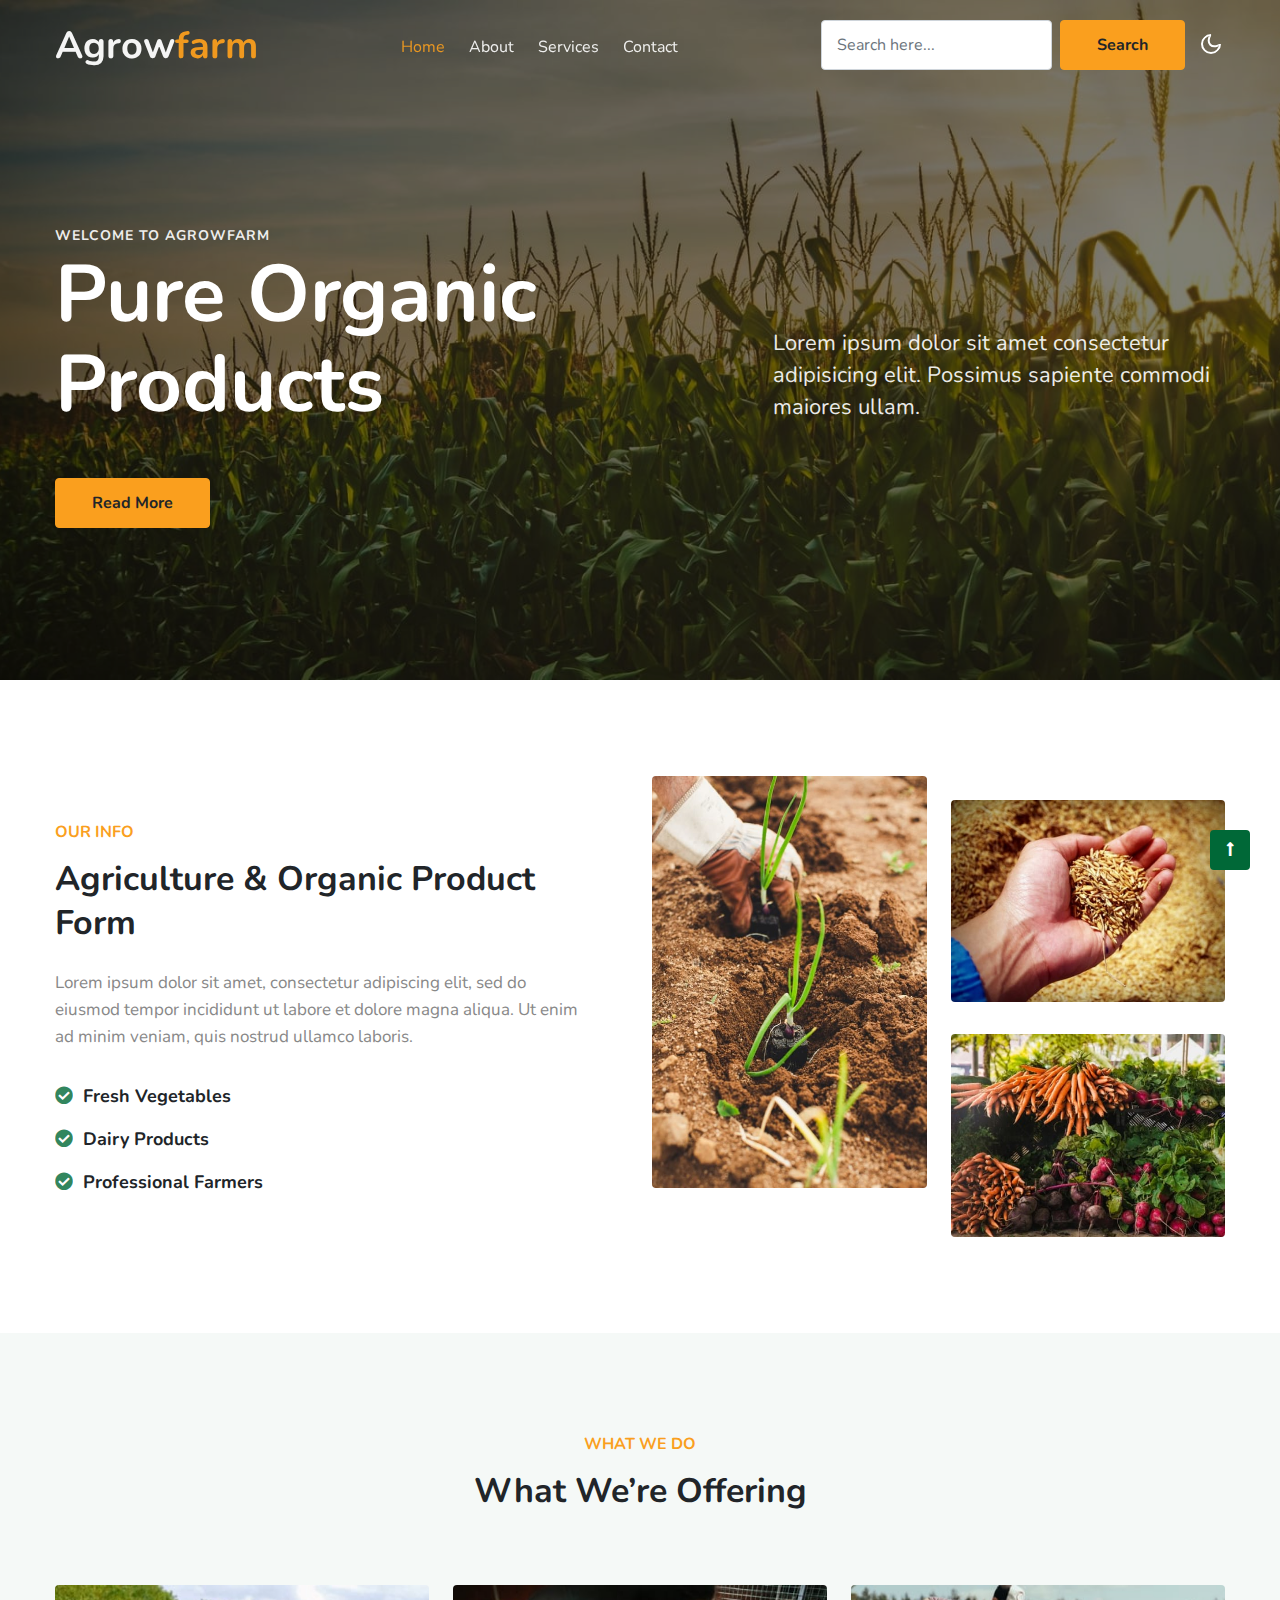
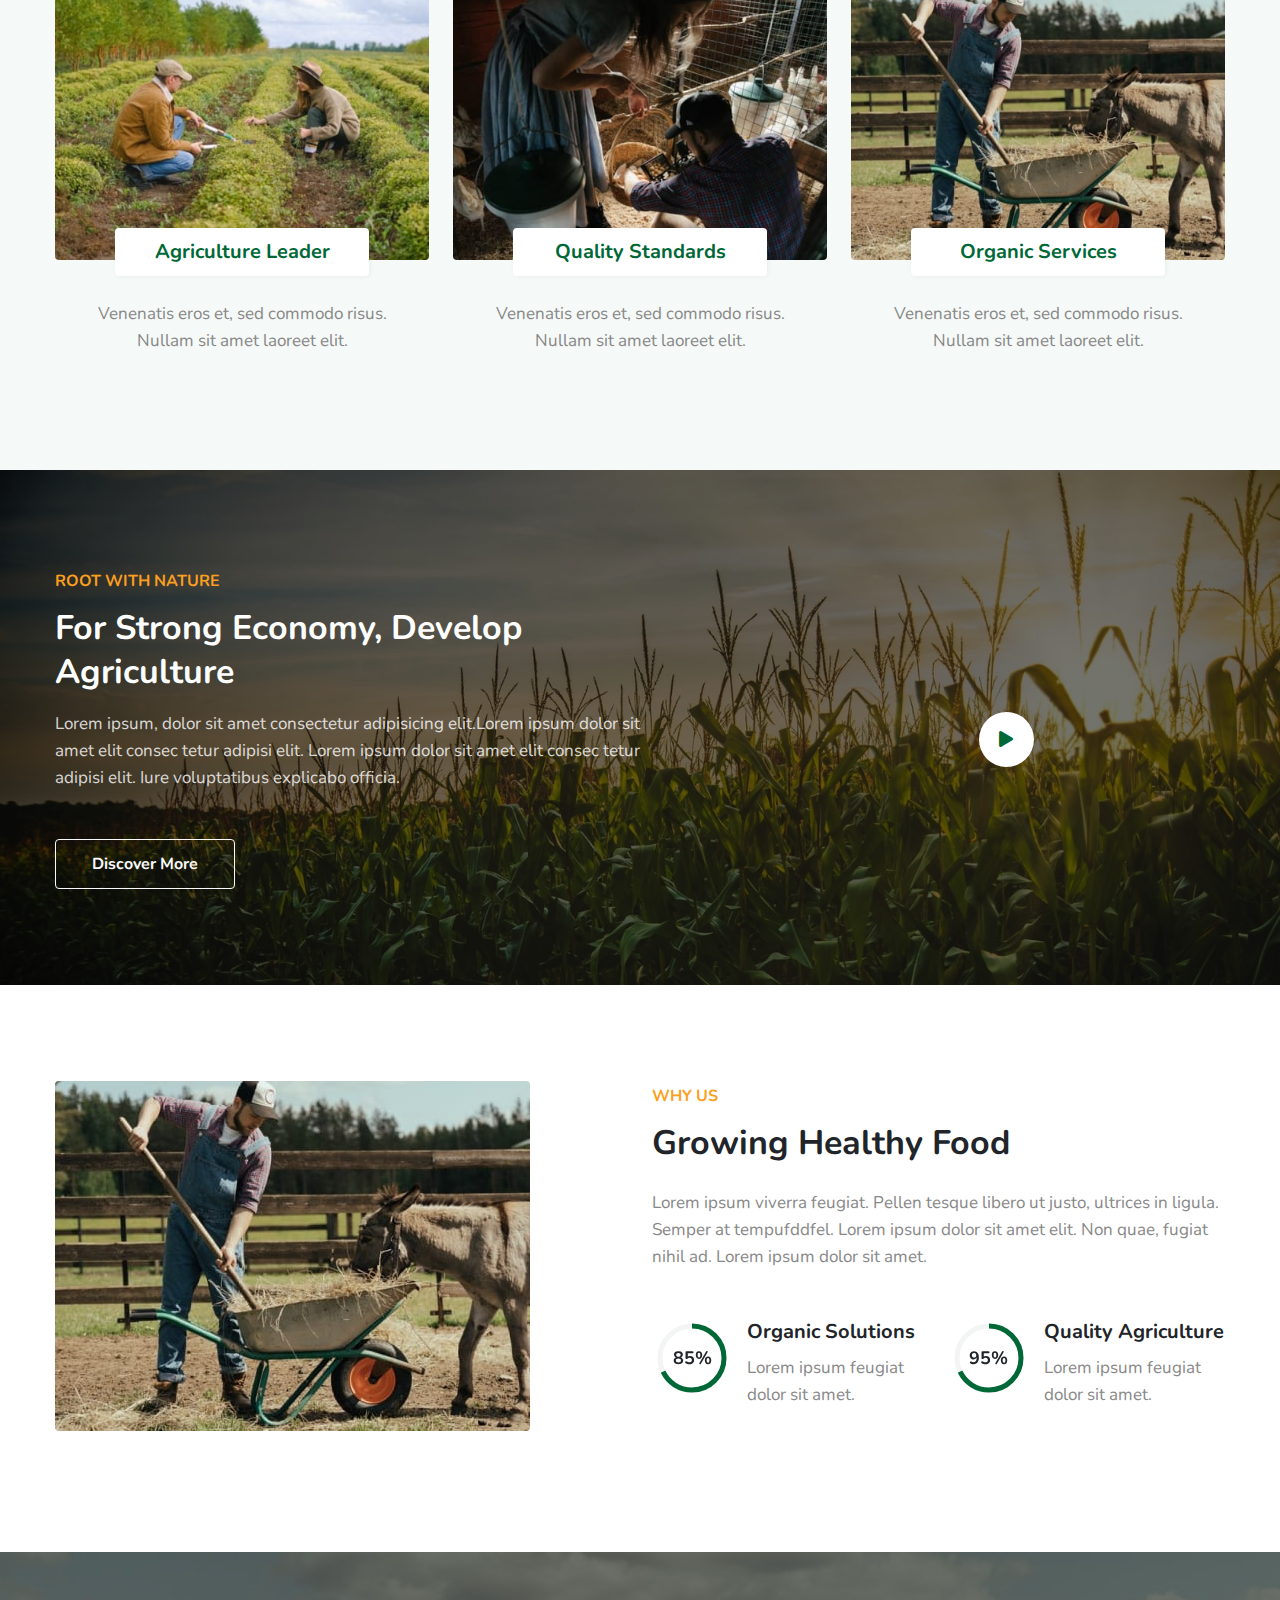
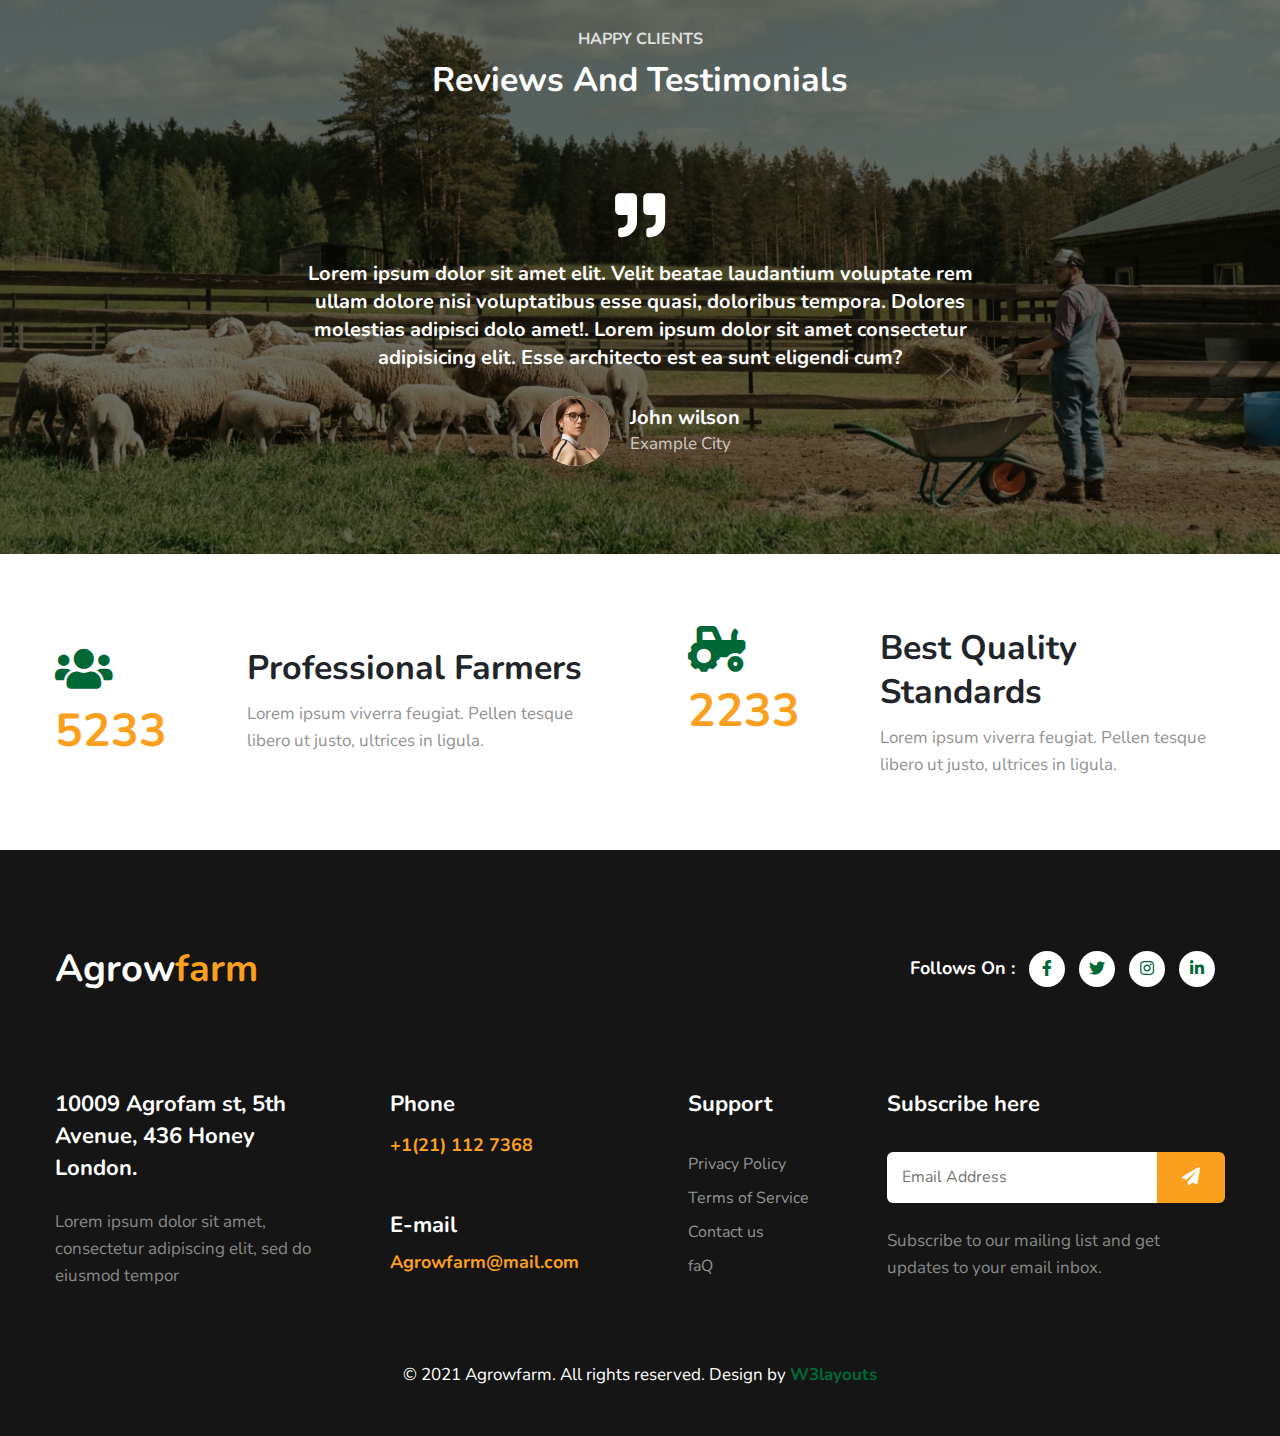
==== index.html @ 7af365a7 "initial commit" ====
<!--
Author: W3layouts
Author URL: http://w3layouts.com
-->
<!doctype html>
<html lang="en">

<head>
    <!-- Required meta tags -->
    <meta charset="utf-8">
    <meta name="viewport" content="width=device-width, initial-scale=1, shrink-to-fit=no">
    <title>Agrowfarm - Agriculture Category Bootstrap Responsive Template | Home :: W3layouts </title>
    <!-- google fonts -->
    <link href="//fonts.googleapis.com/css2?family=Nunito:ital,wght@0,400;0,600;0,700;0,800;1,400&display=swap" rel="stylesheet">
    <!-- Template CSS -->
    <link rel="stylesheet" href="assets/css/style-starter.css">
</head>

<body>
    <!--/Header-->
    <header id="site-header" class="fixed-top">
        <div class="container">
            <nav class="navbar navbar-expand-lg navbar-light stroke">
                <h1><a class="navbar-brand" href="index.html">
                        Agrow<span class="sub-color">farm</span>
                    </a></h1>
                <button class="navbar-toggler collapsed" type="button" data-bs-toggle="collapse" data-bs-target="#navbarScroll" aria-controls="navbarScroll" aria-expanded="false" aria-label="Toggle navigation">
                    <span class="navbar-toggler-icon fa icon-expand fa-bars"></span>
                    <span class="navbar-toggler-icon fa icon-close fa-times"></span>
                </button>
                <div class="collapse navbar-collapse" id="navbarScroll">
                    <ul class="navbar-nav mx-lg-auto my-2 my-lg-0 navbar-nav-scroll">
                        <li class="nav-item">
                            <a class="nav-link active" aria-current="page" href="index.html">Home</a>
                        </li>
                        <li class="nav-item">
                            <a class="nav-link" href="about.html">About</a>
                        </li>
                        <li class="nav-item">
                            <a class="nav-link" href="services.html">Services</a>
                        </li>
                       
                        <li class="nav-item">
                            <a class="nav-link" href="contact.html">Contact</a>
                        </li>
                    </ul>
                    <form action="#" method="GET" class="d-flex search-header">
                        <input class="form-control me-2" type="search" placeholder="Search here..." aria-label="Search" required>
                        <button class="btn btn-style btn-secondary me-lg-3" type="submit">Search</button>
                    </form>
                </div>
                <!-- toggle switch for light and dark theme -->
                <div class="mobile-position">
                    <nav class="navigation">
                        <div class="theme-switch-wrapper">
                            <label class="theme-switch" for="checkbox">
                                <input type="checkbox" id="checkbox">
                                <div class="mode-container">
                                    <i class="gg-sun"></i>
                                    <i class="gg-moon"></i>
                                </div>
                            </label>
                        </div>
                    </nav>
                </div>
                <!-- //toggle switch for light and dark theme -->
            </nav>
        </div>
    </header>
    <!--//Header-->
    <!--/Banner-Start-->
    <section class="banner-19">
        <div class="banner-layer">
            <div class="main-content-top">
                <div class="container">
                    <div class="main-content">
                        <div class="w3lbanner-left">
                            <!-- if logo is image enable this   
                        <a class="logo" href="index.html">
                            <img src="image-path" alt="Your logo" title="Your logo" style="height:35px;" />
                        </a> -->
                            <h6>Welcome to Agrowfarm</h6>
                            <h4>Pure Organic Products </h4>

                            <a href="about.html" class="btn btn-style btn-secondary mt-md-5 mt-4">Read More</a>
                        </div>
                        <div class="w3lbanner-right">
                            <p>Lorem ipsum dolor sit amet consectetur adipisicing elit. Possimus sapiente commodi maiores ullam.</p>
                        </div>
                    </div>
                </div>
            </div>
        </div>
    </section>
    <!--//Banner-End-->
    <!--/About-section-->
    <section class="w3l-about-6 py-5" id="about">
        <div class="container py-lg-5 py-md-3">
            <div class="row align-items-center">
                <div class="col-lg-6 pe-lg-5">
                    <h6 class="title-subw3hny">Our Info</h6>
                    <h3 class="title-w3l">Agriculture & Organic Product Form</h3>
                    <p class="mt-md-4 mt-3">Lorem ipsum dolor sit amet, consectetur adipiscing elit, sed do eiusmod tempor incididunt ut labore et dolore magna aliqua. Ut enim ad minim veniam, quis nostrud ullamco laboris. </p>
                    <ul class="service-list pt-lg-2 mt-4">

                        <li class="service-link"><a href="#url"><span class="fa fa-check-circle"></span> Fresh Vegetables</a></li>
                        <li class="service-link"><a href="#url"><span class="fa fa-check-circle"></span> Dairy Products</a></li>
                        <li class="service-link"><a href="#url"><span class="fa fa-check-circle"></span> Professional Farmers</a></li>
                    </ul>
                </div>
                <div class="HomeAboutImages col-lg-6 mt-lg-0 mt-5">
                    <div class="row position-relative">
                        <div class="col-6">
                            <img src="assets/images/a1.jpg" alt="" class="radius-image img-fluid">
                        </div>
                        <div class="col-6 mt-4">
                            <img src="assets/images/a2.jpg" alt="" class="radius-image img-fluid mb-md-3 mb-2">
                            <img src="assets/images/a3.jpg" alt="" class="radius-image img-fluid mt-md-3">
                        </div>
                    </div>
                </div>
            </div>
        </div>
    </section>
    <!--//About-section-->
    <!--/w3l-grids-3hny-->
    <section class="w3l-grids-3hny py-5" id="grids1">
        <div class="container py-lg-5 py-md-3">
            <div class="wthree-header-section text-center">
                <h6 class="title-subw3hny">What We Do</h6>
                <h3 class="title-w3l mb-4">What We’re Offering</h3>
            </div>
            <div class="grids-of-3 row text-center">
                <div class="col-lg-4 col-md-6 mt-5">
                    <div class="grids3-info">
                        <a href="#service" class="d-block zoom"><img src="assets/images/a4.jpg" alt="" class="img-fluid radius-image"></a>
                        <div class="grids-of-3-saas-info">
                            <h5><a href="#service" class="title">Agriculture Leader</a></h5>
                            <p class="saas-para"> Venenatis eros et, sed commodo risus. Nullam sit
                                amet laoreet elit.</p>
                        </div>
                    </div>
                </div>
                <div class="col-lg-4 col-md-6 mt-5">
                    <div class="grids3-info">
                        <a href="#service" class="d-block zoom"><img src="assets/images/a5.jpg" alt="" class="img-fluid radius-image"></a>
                        <div class="grids-of-3-saas-info">
                            <h5><a href="#service" class="title">Quality Standards</a></h5>
                            <p class="saas-para"> Venenatis eros et, sed commodo risus. Nullam sit
                                amet laoreet elit.</p>
                        </div>
                    </div>
                </div>
                <div class="col-lg-4 col-md-6 mt-5">
                    <div class="grids3-info">
                        <a href="#service" class="d-block zoom"><img src="assets/images/a6.jpg" alt="" class="img-fluid radius-image"></a>
                        <div class="grids-of-3-saas-info">
                            <h5><a href="#service" class="title">Organic Services</a></h5>
                            <p class="saas-para"> Venenatis eros et, sed commodo risus. Nullam sit
                                amet laoreet elit.</p>
                        </div>
                    </div>
                </div>
            </div>
        </div>
    </section>
    <!--//w3l-grids-3hny-->
   
    <!-- /home-page-video-popup-->
    <section class="w3l-index5 py-5" id="about">
        <div class="new-block py-md-5 py-3">
            <div class="container">
                <div class="row middle-section align-self">
                    <div class="col-lg-7 video-info pe-lg-5">
                        <div class="title-content text-left">
                            <h6 class="title-subw3hny">Root With Nature</h6>
                            <h3 class="title-w3l two pe-lg-5">For Strong economy, develop agriculture </h3>
                            <p class="mt-3 pe-lg-5">Lorem ipsum, dolor sit amet consectetur adipisicing elit.Lorem ipsum dolor sit amet elit
                                consec tetur adipisi elit.
                                Lorem ipsum dolor sit amet elit consec tetur adipisi elit. Iure voluptatibus explicabo
                                officia.</p>
                            <a href="contact.html" class="btn btn-style btn-outline-light mt-sm-5 mt-4">Discover More</a>
                        </div>
                    </div>
                    <div class="col-lg-5 history-info mt-5 ps-lg-5 align-self">
                        <div class="position-relative mt-lg-0 mt-5 pt-lg-0 pt-5 pb-lg-0 pb-5">
                            <a href="#small-dialog" class="popup-with-zoom-anim play-view text-center position-absolute">
                                <span class="video-play-icon">
                                    <span class="fa fa-play"></span>
                                </span>
                            </a>
                            <!-- dialog itself, mfp-hide class is required to make dialog hidden -->

                        </div>
                    </div>
                   
                </div>
            </div>
        </div>
    </section>
    <!-- //home-page-video-popup-->
    <!--/w3l-circles-->
    <section class="w3l-circles py-5" id="circles">
        <div class="container py-md-5 py-2">
            <!--/row-2-->
            <div class="row w3l-circles">
                <div class="col-lg-6 circles-left">
                    <img src="assets/images/a6.jpg" alt="" class="radius-image img-fluid">
                </div>
                <div class="col-lg-6 circles-right mt-lg-0 mt-5 align-self  position-relative">
                    <h6 class="title-subw3hny">Why Us</h6>
                    <h3 class="title-w3l mb-4">Growing Healthy Food</h3>
                    <p class="mb-5">Lorem ipsum viverra feugiat. Pellen tesque libero ut justo,
                        ultrices in ligula. Semper at tempufddfel. Lorem ipsum dolor sit amet
                        elit. Non quae, fugiat nihil ad. Lorem ipsum dolor sit amet.</p>
                    <div class="progress-circles-grids">
                        <div class="progress-circles">
                            <div class="progress-left">
                                <div class="circle1">
                                    <div id="progress" data-dimension="80" data-text="85%" data-fontsize="18" data-percent="85" data-fgcolor="#006837" data-bgcolor="#f3f5f4" data-width="10" data-bordersize="4" data-animationstep="2">
                                    </div>

                                </div>
                                <div class="progress-right">
                                    <h4>Organic Solutions</h4>
                                    <p class="mb-lg-5">Lorem ipsum feugiat dolor sit amet.</p>
                                </div>
                            </div>

                        </div>
                        <div class="progress-circles">
                            <div class="progress-left">
                                <div class="circle1">
                                    <div id="progress1" data-dimension="80" data-text="95%" data-fontsize="18" data-percent="95" data-fgcolor="#006837" data-bgcolor="#f3f5f4" data-width="10" data-bordersize="4" data-animationstep="2">
                                    </div>
                                </div>
                                <div class="progress-right">
                                    <h4>Quality Agriculture</h4>
                                    <p class="mb-lg-5">Lorem ipsum feugiat dolor sit amet.</p>
                                </div>
                            </div>

                        </div>
                    </div>
                </div>
            </div>
            <!--//row-2-->
        </div>
    </section>
    <!--//circles-section-->
    <!--/testimonials-->
    <section class="w3l-testimonials" id="testimonials">
        <!-- /grids -->
        <div class="cusrtomer-layout py-5">
            <div class="container py-lg-4 py-md-3 py-2 pb-lg-0">
                <h5 class="title-subw3hny text-center mb-1">Happy Clients</h5>
                <h3 class="title-w3l two text-center mb-sm-5 mb-4">Reviews and Testimonials</h3>
                <!-- /grids -->
                <div class="testimonial-width">
                    <div id="owl-demo1" class="owl-two owl-carousel owl-theme">
                        <div class="item">
                            <div class="testimonial-content">
                                <div class="testimonial">
                                    <i class="fas fa-quote-right"></i>
                                    <blockquote>
                                        <q>Lorem ipsum dolor sit amet elit. Velit beatae
                                            laudantium voluptate rem ullam dolore nisi voluptatibus esse quasi,
                                            doloribus tempora.
                                            Dolores molestias adipisci dolo amet!. Lorem ipsum dolor sit amet
                                            consectetur
                                            adipisicing elit. Esse architecto est ea sunt eligendi cum?</q>
                                    </blockquote>
                                    <div class="testi-des">
                                        <div class="test-img"><img src="assets/images/team1.jpg" class="img-fluid" alt="client-img">
                                        </div>
                                        <div class="peopl align-self">
                                            <h3>John wilson</h3>
                                            <p class="indentity">Example City</p>
                                        </div>
                                    </div>
                                </div>
                            </div>
                        </div>
     
                    </div>
                </div>
            </div>
            <!-- /grids -->
        </div>
        <!-- //grids -->
    </section>
    <!-- //testimonials -->
    <!--/home-stats-->
    <section class="w3l-stats-main py-5" id="stats">
        <div class="container py-lg-4">
            <div class="row stats-con">
                <div class="col-lg-6 stats-content-left pe-lg-5">
                    <div class="stats_info counter_grid1 text-left">
                        <div class="icon stat-icon">
                            <span class="fas fa-users"></span>
                            <p class="counter">5233</p>
                        </div>
                        <div class="stat-icon-des text-left">

                            <h3 class="title-w3l">

                                Professional Farmers
                            </h3>
                            <p class="para-stat">Lorem ipsum viverra feugiat. Pellen tesque libero ut justo,
                                ultrices in ligula.</p>
                        </div>
                    </div>
                </div>
                <div class="col-lg-6 stats-content-left ps-lg-5 mt-lg-0 mt-md-5 mt-4">
                    <div class="stats_info counter_grid1 text-left">
                        <div class="icon stat-icon">
                            <span class="fas fa-tractor"></span>
                            <p class="counter">2233</p>
                        </div>
                        <div class="stat-icon-des text-left">
                            <h3 class="title-w3l">
                                Best Quality Standards</h3>
                            <p class="para-stat">Lorem ipsum viverra feugiat. Pellen tesque libero ut justo,
                                ultrices in ligula.</p>
                        </div>
                    </div>
                </div>
            </div>
        </div>
    </section>
    <!--//home-stats-->
    <!--/footer-->
    <footer class="w3l-footer-29-main">
        <div class="footer-29-w3l py-5">
            <div class="container pt-md-5">
                <div class="w3l-footer-text-style">
                    <div class="footer-list-cont d-sm-flex align-items-center justify-content-between mb-5">

                        <h2 class="w3logo"><a class="navbar-brand" href="index.html">
                                Agrow<span class="sub-color">farm</span>
                            </a></h2>
                        <div class="main-social-footer-29">
                            <ul>
                                <li class="w3follow mt-sm-0 mt-4">Follows On : </li>
                                <li><a href="#facebook" class="facebook"><i class="fab fa-facebook-f"></i></a></li>
                                <li><a href="#twitter" class="twitter"><i class="fab fa-twitter"></i></a></li>
                                <li><a href="#instagram" class="instagram"><i class="fab fa-instagram"></i></a></li>
                                <li><a href="#linkedin" class="linkedin"><i class="fab fa-linkedin-in"></i></a></li>
                            </ul>

                        </div>
                    </div>
                </div>
                <div class="row footer-top-29 pt-lg-5 pt-sm-4">
                    <div class="col-lg-3 col-sm-6">
                        <div class="address-grid">
                            <h5>10009 Agrofam st, 5th Avenue, 436 Honey <br> London.</h5>
                            <p class="mt-4">Lorem ipsum dolor sit amet, consectetur adipiscing elit, sed do eiusmod tempor </p>

                        </div>
                    </div>
                    <div class="col-lg-3 col-sm-6 mt-sm-0 mt-4 ps-lg-5">
                        <div class="address-grid">
                            <h5>Phone</h5>
                            <h5 class="phone-number-text mt-2"><a href="tel:+1(21) 112 7368">+1(21) 112 7368</a></h5>
                        </div>
                        <div class="address-grid mt-sm-5 mt-4">
                            <h5>E-mail</h5>
                            <h5 class="email-cont-text mt-1"> <a href="mailto:photogenic@mail.com" class="mail">Agrowfarm@mail.com</a></h5>
                        </div>
                    </div>
                    <div class="col-lg-2 col-md-6 col-sm-5 footer-list-menu ps-lg-5 mt-lg-0 mt-sm-5 mt-4">
                        <div class="address-grid">
                            <h5 class="mb-4 pb-lg-2">Support</h5>
                            <ul>
                                <li><a href="#privacy">Privacy Policy</a></li>
                                <li><a href="#terms"> Terms of Service</a></li>
                                <li><a href="contact.html">Contact us</a></li>
                                <li><a href="#faq">faQ</a></li>
                            </ul>
                        </div>
                    </div>
                    <div class="address-grid col-lg-4 col-md-6 col-sm-7 ps-lg-5 mt-lg-0 mt-sm-5 mt-4 w3l-footer-16-main">
                        <h5>Subscribe here</h5>
                        <form action="#" class="subscribe d-flex mt-4 pt-lg-2 mb-4" method="post">
                            <input type="email" name="email" placeholder="Email Address" required="">
                            <button><span class="fa fa-paper-plane" aria-hidden="true"></span></button>
                        </form>
                        <p>Subscribe to our mailing list and get updates to your email inbox.</p>
                    </div>
                </div>
                <!-- copyright -->
                <div class="w3l-copyright text-center mt-lg-5 mt-sm-4 pt-md-4 pt-3">
                    <p class="copy-footer-29">© 2021 Agrowfarm. All rights reserved. Design by <a href="https://w3layouts.com/" target="_blank">
                            W3layouts</a></p>
                </div>
            </div>
        </div>
    </footer>
    <!-- //footer -->

    <!-- Js scripts -->
    <!-- move top -->
    <button onclick="topFunction()" id="movetop" title="Go to top">
        <span class="fas fa-long-arrow-alt-up" aria-hidden="true"></span>
    </button>
    <script>
        // When the user scrolls down 20px from the top of the document, show the button
        window.onscroll = function() {
            scrollFunction()
        };

        function scrollFunction() {
            if (document.body.scrollTop > 20 || document.documentElement.scrollTop > 20) {
                document.getElementById("movetop").style.display = "block";
            } else {
                document.getElementById("movetop").style.display = "none";
            }
        }

        // When the user clicks on the button, scroll to the top of the document
        function topFunction() {
            document.body.scrollTop = 0;
            document.documentElement.scrollTop = 0;
        }

    </script>
    <!-- //move top -->

    <!-- Template JavaScript -->
    <script src="assets/js/jquery-3.3.1.min.js"></script>
    <script src="assets/js/theme-change.js"></script>
    <script src="assets/js/circles.js"></script>

    <!-- MENU-JS -->
    <script>
        $(window).on("scroll", function() {
            var scroll = $(window).scrollTop();

            if (scroll >= 80) {
                $("#site-header").addClass("nav-fixed");
            } else {
                $("#site-header").removeClass("nav-fixed");
            }
        });

        //Main navigation Active Class Add Remove
        $(".navbar-toggler").on("click", function() {
            $("header").toggleClass("active");
        });
        $(document).on("ready", function() {
            if ($(window).width() > 991) {
                $("header").removeClass("active");
            }
            $(window).on("resize", function() {
                if ($(window).width() > 991) {
                    $("header").removeClass("active");
                }
            });
        });

    </script>
    <!-- //MENU-JS -->

    <!-- disable body scroll which navbar is in active -->
    <script>
        $(function() {
            $('.navbar-toggler').click(function() {
                $('body').toggleClass('noscroll');
            })
        });

    </script>
    <!-- //disable body scroll which navbar is in active -->
    <!-- //bootstrap -->
    <script src="assets/js/bootstrap.min.js"></script>

</body>

</html>
---- assets/css/style-starter.css ----
/*--
Author: W3layouts
Author URL: http://w3layouts.com
--*/
@charset "UTF-8";

/*!
 * Bootstrap v5.0.1 (https://getbootstrap.com/)
 * Copyright 2011-2021 The Bootstrap Authors
 * Copyright 2011-2021 Twitter, Inc.
 * Licensed under MIT (https://github.com/twbs/bootstrap/blob/main/LICENSE)
 */
:root {
    --bs-blue: #0d6efd;
    --bs-indigo: #6610f2;
    --bs-purple: #6f42c1 --bs-pink: #d63384;
    --bs-red: #dc3545;
    --bs-orange: #fd7e14;
    --bs-yellow: #ffc107;
    --bs-green: #198754;
    --bs-teal: #20c997;
    --bs-cyan: #0dcaf0;
    --bs-white: #fff;
    --bs-gray: #6c757d;
    --bs-gray-dark: #343a40;
    --bs-primary: #0d6efd;
    --bs-secondary: #6c757d;
    --bs-success: #198754;
    --bs-info: #0dcaf0;
    --bs-warning: #ffc107;
    --bs-danger: #dc3545;
    --bs-light: #f8f9fa;
    --bs-dark: #212529;
    --bs-font-sans-serif: system-ui, -apple-system, "Segoe UI", Roboto, "Helvetica Neue", Arial, "Noto Sans", "Liberation Sans", sans-serif, "Apple Color Emoji", "Segoe UI Emoji", "Segoe UI Symbol", "Noto Color Emoji";
    --bs-font-monospace: SFMono-Regular, Menlo, Monaco, Consolas, "Liberation Mono", "Courier New", monospace;
    --bs-gradient: linear-gradient(180deg, rgba(255, 255, 255, 0.15), rgba(255, 255, 255, 0))
}

*,
::after,
::before {
    box-sizing: border-box
}

@media (prefers-reduced-motion:no-preference) {
    :root {
        scroll-behavior: smooth
    }
}

body {
    margin: 0;
    font-family: 'Nunito', sans-serif;
    font-size: 1rem;
    font-weight: 400;
    line-height: 1.5;
    color: #212529;
    background-color: #fff;
    -webkit-text-size-adjust: 100%;
    -webkit-tap-highlight-color: transparent
}

hr {
    margin: 1rem 0;
    color: inherit;
    background-color: currentColor;
    border: 0;
    opacity: .25
}

hr:not([size]) {
    height: 1px
}

.h1,
.h2,
.h3,
.h4,
.h5,
.h6,
h1,
h2,
h3,
h4,
h5,
h6 {
    margin-top: 0;
    margin-bottom: .5rem;
    font-weight: 700;
    line-height: 1.2
}

.h1,
h1 {
    font-size: calc(1.375rem + 1.5vw)
}

@media (min-width:1200px) {

    .h1,
    h1 {
        font-size: 2.5rem
    }
}

.h2,
h2 {
    font-size: calc(1.325rem + .9vw)
}

@media (min-width:1200px) {

    .h2,
    h2 {
        font-size: 2rem
    }
}

.h3,
h3 {
    font-size: calc(1.3rem + .6vw)
}

@media (min-width:1200px) {

    .h3,
    h3 {
        font-size: 1.75rem
    }
}

.h4,
h4 {
    font-size: calc(1.275rem + .3vw)
}

@media (min-width:1200px) {

    .h4,
    h4 {
        font-size: 1.5rem
    }
}

.h5,
h5 {
    font-size: 1.25rem
}

.h6,
h6 {
    font-size: 1rem
}

p {
    margin-top: 0;
    margin-bottom: 1rem
}

abbr[data-bs-original-title],
abbr[title] {
    -webkit-text-decoration: underline dotted;
    text-decoration: underline dotted;
    cursor: help;
    -webkit-text-decoration-skip-ink: none;
    text-decoration-skip-ink: none
}

address {
    margin-bottom: 1rem;
    font-style: normal;
    line-height: inherit
}

ol,
ul {
    padding-left: 2rem
}

dl,
ol,
ul {
    margin-top: 0;
    margin-bottom: 1rem
}

ol ol,
ol ul,
ul ol,
ul ul {
    margin-bottom: 0
}

dt {
    font-weight: 700
}

dd {
    margin-bottom: .5rem;
    margin-left: 0
}

blockquote {
    margin: 0 0 1rem
}

b,
strong {
    font-weight: bolder
}

.small,
small {
    font-size: .875em
}

.mark,
mark {
    padding: .2em;
    background-color: #fcf8e3
}

sub,
sup {
    position: relative;
    font-size: .75em;
    line-height: 0;
    vertical-align: baseline
}

sub {
    bottom: -.25em
}

sup {
    top: -.5em
}

a {
    color: #0d6efd;
    text-decoration: underline
}

a:hover {
    color: var(--primary-color);
}

a:not([href]):not([class]),
a:not([href]):not([class]):hover {
    color: inherit;
    text-decoration: none
}

code,
kbd,
pre,
samp {
    font-family: 'Nunito', sans-serif;
    font-size: 1em;
    direction: ltr;
    unicode-bidi: bidi-override
}

pre {
    display: block;
    margin-top: 0;
    margin-bottom: 1rem;
    overflow: auto;
    font-size: .875em
}

pre code {
    font-size: inherit;
    color: inherit;
    word-break: normal
}

code {
    font-size: .875em;
    color: #d63384;
    word-wrap: break-word
}

a > code {
    color: inherit
}

kbd {
    padding: .2rem .4rem;
    font-size: .875em;
    color: #fff;
    background-color: #212529;
    border-radius: .2rem
}

kbd kbd {
    padding: 0;
    font-size: 1em;
    font-weight: 700
}

figure {
    margin: 0 0 1rem
}

img,
svg {
    vertical-align: middle
}

table {
    caption-side: bottom;
    border-collapse: collapse
}

caption {
    padding-top: .5rem;
    padding-bottom: .5rem;
    color: #6c757d;
    text-align: left
}

th {
    text-align: inherit;
    text-align: -webkit-match-parent
}

tbody,
td,
tfoot,
th,
thead,
tr {
    border-color: inherit;
    border-style: solid;
    border-width: 0
}

label {
    display: inline-block
}

button {
    border-radius: 0
}

button:focus:not(:focus-visible) {
    outline: 0
}

button,
input,
optgroup,
select,
textarea {
    margin: 0;
    font-family: 'Nunito', sans-serif;
    font-size: inherit;
    line-height: inherit
}

button,
select {
    text-transform: none
}

[role=button] {
    cursor: pointer
}

select {
    word-wrap: normal
}

select:disabled {
    opacity: 1
}

[list]::-webkit-calendar-picker-indicator {
    display: none
}

[type=button],
[type=reset],
[type=submit],
button {
    -webkit-appearance: button
}

[type=button]:not(:disabled),
[type=reset]:not(:disabled),
[type=submit]:not(:disabled),
button:not(:disabled) {
    cursor: pointer
}

::-moz-focus-inner {
    padding: 0;
    border-style: none
}

textarea {
    resize: vertical
}

fieldset {
    min-width: 0;
    padding: 0;
    margin: 0;
    border: 0
}

legend {
    float: left;
    width: 100%;
    padding: 0;
    margin-bottom: .5rem;
    font-size: calc(1.275rem + .3vw);
    line-height: inherit
}

@media (min-width:1200px) {
    legend {
        font-size: 1.5rem
    }
}

legend + * {
    clear: left
}

::-webkit-datetime-edit-day-field,
::-webkit-datetime-edit-fields-wrapper,
::-webkit-datetime-edit-hour-field,
::-webkit-datetime-edit-minute,
::-webkit-datetime-edit-month-field,
::-webkit-datetime-edit-text,
::-webkit-datetime-edit-year-field {
    padding: 0
}

::-webkit-inner-spin-button {
    height: auto
}

[type=search] {
    outline-offset: -2px;
    -webkit-appearance: textfield
}

::-webkit-search-decoration {
    -webkit-appearance: none
}

::-webkit-color-swatch-wrapper {
    padding: 0
}

::file-selector-button {
    font: inherit
}

::-webkit-file-upload-button {
    font: inherit;
    -webkit-appearance: button
}

output {
    display: inline-block
}

iframe {
    border: 0
}

summary {
    display: list-item;
    cursor: pointer
}

progress {
    vertical-align: baseline
}

[hidden] {
    display: none !important
}

.lead {
    font-size: 1.25rem;
    font-weight: 300
}

.display-1 {
    font-size: calc(1.625rem + 4.5vw);
    font-weight: 300;
    line-height: 1.2
}

@media (min-width:1200px) {
    .display-1 {
        font-size: 5rem
    }
}

.display-2 {
    font-size: calc(1.575rem + 3.9vw);
    font-weight: 300;
    line-height: 1.2
}

@media (min-width:1200px) {
    .display-2 {
        font-size: 4.5rem
    }
}

.display-3 {
    font-size: calc(1.525rem + 3.3vw);
    font-weight: 300;
    line-height: 1.2
}

@media (min-width:1200px) {
    .display-3 {
        font-size: 4rem
    }
}

.display-4 {
    font-size: calc(1.475rem + 2.7vw);
    font-weight: 300;
    line-height: 1.2
}

@media (min-width:1200px) {
    .display-4 {
        font-size: 3.5rem
    }
}

.display-5 {
    font-size: calc(1.425rem + 2.1vw);
    font-weight: 300;
    line-height: 1.2
}

@media (min-width:1200px) {
    .display-5 {
        font-size: 3rem
    }
}

.display-6 {
    font-size: calc(1.375rem + 1.5vw);
    font-weight: 300;
    line-height: 1.2
}

@media (min-width:1200px) {
    .display-6 {
        font-size: 2.5rem
    }
}

.list-unstyled {
    padding-left: 0;
    list-style: none
}

.list-inline {
    padding-left: 0;
    list-style: none
}

.list-inline-item {
    display: inline-block
}

.list-inline-item:not(:last-child) {
    margin-right: .5rem
}

.initialism {
    font-size: .875em;
    text-transform: uppercase
}

.blockquote {
    margin-bottom: 1rem;
    font-size: 1.25rem
}

.blockquote > :last-child {
    margin-bottom: 0
}

.blockquote-footer {
    margin-top: -1rem;
    margin-bottom: 1rem;
    font-size: .875em;
    color: #6c757d
}

.blockquote-footer::before {
    content: "— "
}

.img-fluid {
    max-width: 100%;
    height: auto
}

.img-thumbnail {
    padding: .25rem;
    background-color: #fff;
    border: 1px solid #dee2e6;
    border-radius: .25rem;
    max-width: 100%;
    height: auto
}

.figure {
    display: inline-block
}

.figure-img {
    margin-bottom: .5rem;
    line-height: 1
}

.figure-caption {
    font-size: .875em;
    color: #6c757d
}

.container,
.container-fluid,
.container-lg,
.container-md,
.container-sm,
.container-xl,
.container-xxl {
    width: 100%;
    padding-right: var(--bs-gutter-x, .75rem);
    padding-left: var(--bs-gutter-x, .75rem);
    margin-right: auto;
    margin-left: auto
}

@media (min-width:576px) {

    .container,
    .container-sm {
        max-width: 540px
    }
}

@media (min-width:768px) {

    .container,
    .container-md,
    .container-sm {
        max-width: 720px
    }
}

@media (min-width:992px) {

    .container,
    .container-lg,
    .container-md,
    .container-sm {
        max-width: 960px
    }
}

@media (min-width:1200px) {

    .container,
    .container-lg,
    .container-md,
    .container-sm,
    .container-xl {
        max-width: 1140px
    }
}

@media (min-width:1400px) {

    .container,
    .container-lg,
    .container-md,
    .container-sm,
    .container-xl,
    .container-xxl {
        max-width: 1320px
    }
}

.row {
    --bs-gutter-x: 1.5rem;
    --bs-gutter-y: 0;
    display: flex;
    flex-wrap: wrap;
    margin-top: calc(var(--bs-gutter-y) * -1);
    margin-right: calc(var(--bs-gutter-x)/ -2);
    margin-left: calc(var(--bs-gutter-x)/ -2)
}

.row > * {
    flex-shrink: 0;
    width: 100%;
    max-width: 100%;
    padding-right: calc(var(--bs-gutter-x)/ 2);
    padding-left: calc(var(--bs-gutter-x)/ 2);
    margin-top: var(--bs-gutter-y)
}

.col {
    flex: 1 0 0%
}

.row-cols-auto > * {
    flex: 0 0 auto;
    width: auto
}

.row-cols-1 > * {
    flex: 0 0 auto;
    width: 100%
}

.row-cols-2 > * {
    flex: 0 0 auto;
    width: 50%
}

.row-cols-3 > * {
    flex: 0 0 auto;
    width: 33.3333333333%
}

.row-cols-4 > * {
    flex: 0 0 auto;
    width: 25%
}

.row-cols-5 > * {
    flex: 0 0 auto;
    width: 20%
}

.row-cols-6 > * {
    flex: 0 0 auto;
    width: 16.6666666667%
}

.col-auto {
    flex: 0 0 auto;
    width: auto
}

.col-1 {
    flex: 0 0 auto;
    width: 8.3333333333%
}

.col-2 {
    flex: 0 0 auto;
    width: 16.6666666667%
}

.col-3 {
    flex: 0 0 auto;
    width: 25%
}

.col-4 {
    flex: 0 0 auto;
    width: 33.3333333333%
}

.col-5 {
    flex: 0 0 auto;
    width: 41.6666666667%
}

.col-6 {
    flex: 0 0 auto;
    width: 50%
}

.col-7 {
    flex: 0 0 auto;
    width: 58.3333333333%
}

.col-8 {
    flex: 0 0 auto;
    width: 66.6666666667%
}

.col-9 {
    flex: 0 0 auto;
    width: 75%
}

.col-10 {
    flex: 0 0 auto;
    width: 83.3333333333%
}

.col-11 {
    flex: 0 0 auto;
    width: 91.6666666667%
}

.col-12 {
    flex: 0 0 auto;
    width: 100%
}

.offset-1 {
    margin-left: 8.3333333333%
}

.offset-2 {
    margin-left: 16.6666666667%
}

.offset-3 {
    margin-left: 25%
}

.offset-4 {
    margin-left: 33.3333333333%
}

.offset-5 {
    margin-left: 41.6666666667%
}

.offset-6 {
    margin-left: 50%
}

.offset-7 {
    margin-left: 58.3333333333%
}

.offset-8 {
    margin-left: 66.6666666667%
}

.offset-9 {
    margin-left: 75%
}

.offset-10 {
    margin-left: 83.3333333333%
}

.offset-11 {
    margin-left: 91.6666666667%
}

.g-0,
.gx-0 {
    --bs-gutter-x: 0
}

.g-0,
.gy-0 {
    --bs-gutter-y: 0
}

.g-1,
.gx-1 {
    --bs-gutter-x: 0.25rem
}

.g-1,
.gy-1 {
    --bs-gutter-y: 0.25rem
}

.g-2,
.gx-2 {
    --bs-gutter-x: 0.5rem
}

.g-2,
.gy-2 {
    --bs-gutter-y: 0.5rem
}

.g-3,
.gx-3 {
    --bs-gutter-x: 1rem
}

.g-3,
.gy-3 {
    --bs-gutter-y: 1rem
}

.g-4,
.gx-4 {
    --bs-gutter-x: 1.5rem
}

.g-4,
.gy-4 {
    --bs-gutter-y: 1.5rem
}

.g-5,
.gx-5 {
    --bs-gutter-x: 3rem
}

.g-5,
.gy-5 {
    --bs-gutter-y: 3rem
}

@media (min-width:576px) {
    .col-sm {
        flex: 1 0 0%
    }

    .row-cols-sm-auto > * {
        flex: 0 0 auto;
        width: auto
    }

    .row-cols-sm-1 > * {
        flex: 0 0 auto;
        width: 100%
    }

    .row-cols-sm-2 > * {
        flex: 0 0 auto;
        width: 50%
    }

    .row-cols-sm-3 > * {
        flex: 0 0 auto;
        width: 33.3333333333%
    }

    .row-cols-sm-4 > * {
        flex: 0 0 auto;
        width: 25%
    }

    .row-cols-sm-5 > * {
        flex: 0 0 auto;
        width: 20%
    }

    .row-cols-sm-6 > * {
        flex: 0 0 auto;
        width: 16.6666666667%
    }

    .col-sm-auto {
        flex: 0 0 auto;
        width: auto
    }

    .col-sm-1 {
        flex: 0 0 auto;
        width: 8.3333333333%
    }

    .col-sm-2 {
        flex: 0 0 auto;
        width: 16.6666666667%
    }

    .col-sm-3 {
        flex: 0 0 auto;
        width: 25%
    }

    .col-sm-4 {
        flex: 0 0 auto;
        width: 33.3333333333%
    }

    .col-sm-5 {
        flex: 0 0 auto;
        width: 41.6666666667%
    }

    .col-sm-6 {
        flex: 0 0 auto;
        width: 50%
    }

    .col-sm-7 {
        flex: 0 0 auto;
        width: 58.3333333333%
    }

    .col-sm-8 {
        flex: 0 0 auto;
        width: 66.6666666667%
    }

    .col-sm-9 {
        flex: 0 0 auto;
        width: 75%
    }

    .col-sm-10 {
        flex: 0 0 auto;
        width: 83.3333333333%
    }

    .col-sm-11 {
        flex: 0 0 auto;
        width: 91.6666666667%
    }

    .col-sm-12 {
        flex: 0 0 auto;
        width: 100%
    }

    .offset-sm-0 {
        margin-left: 0
    }

    .offset-sm-1 {
        margin-left: 8.3333333333%
    }

    .offset-sm-2 {
        margin-left: 16.6666666667%
    }

    .offset-sm-3 {
        margin-left: 25%
    }

    .offset-sm-4 {
        margin-left: 33.3333333333%
    }

    .offset-sm-5 {
        margin-left: 41.6666666667%
    }

    .offset-sm-6 {
        margin-left: 50%
    }

    .offset-sm-7 {
        margin-left: 58.3333333333%
    }

    .offset-sm-8 {
        margin-left: 66.6666666667%
    }

    .offset-sm-9 {
        margin-left: 75%
    }

    .offset-sm-10 {
        margin-left: 83.3333333333%
    }

    .offset-sm-11 {
        margin-left: 91.6666666667%
    }

    .g-sm-0,
    .gx-sm-0 {
        --bs-gutter-x: 0
    }

    .g-sm-0,
    .gy-sm-0 {
        --bs-gutter-y: 0
    }

    .g-sm-1,
    .gx-sm-1 {
        --bs-gutter-x: 0.25rem
    }

    .g-sm-1,
    .gy-sm-1 {
        --bs-gutter-y: 0.25rem
    }

    .g-sm-2,
    .gx-sm-2 {
        --bs-gutter-x: 0.5rem
    }

    .g-sm-2,
    .gy-sm-2 {
        --bs-gutter-y: 0.5rem
    }

    .g-sm-3,
    .gx-sm-3 {
        --bs-gutter-x: 1rem
    }

    .g-sm-3,
    .gy-sm-3 {
        --bs-gutter-y: 1rem
    }

    .g-sm-4,
    .gx-sm-4 {
        --bs-gutter-x: 1.5rem
    }

    .g-sm-4,
    .gy-sm-4 {
        --bs-gutter-y: 1.5rem
    }

    .g-sm-5,
    .gx-sm-5 {
        --bs-gutter-x: 3rem
    }

    .g-sm-5,
    .gy-sm-5 {
        --bs-gutter-y: 3rem
    }
}

@media (min-width:768px) {
    .col-md {
        flex: 1 0 0%
    }

    .row-cols-md-auto > * {
        flex: 0 0 auto;
        width: auto
    }

    .row-cols-md-1 > * {
        flex: 0 0 auto;
        width: 100%
    }

    .row-cols-md-2 > * {
        flex: 0 0 auto;
        width: 50%
    }

    .row-cols-md-3 > * {
        flex: 0 0 auto;
        width: 33.3333333333%
    }

    .row-cols-md-4 > * {
        flex: 0 0 auto;
        width: 25%
    }

    .row-cols-md-5 > * {
        flex: 0 0 auto;
        width: 20%
    }

    .row-cols-md-6 > * {
        flex: 0 0 auto;
        width: 16.6666666667%
    }

    .col-md-auto {
        flex: 0 0 auto;
        width: auto
    }

    .col-md-1 {
        flex: 0 0 auto;
        width: 8.3333333333%
    }

    .col-md-2 {
        flex: 0 0 auto;
        width: 16.6666666667%
    }

    .col-md-3 {
        flex: 0 0 auto;
        width: 25%
    }

    .col-md-4 {
        flex: 0 0 auto;
        width: 33.3333333333%
    }

    .col-md-5 {
        flex: 0 0 auto;
        width: 41.6666666667%
    }

    .col-md-6 {
        flex: 0 0 auto;
        width: 50%
    }

    .col-md-7 {
        flex: 0 0 auto;
        width: 58.3333333333%
    }

    .col-md-8 {
        flex: 0 0 auto;
        width: 66.6666666667%
    }

    .col-md-9 {
        flex: 0 0 auto;
        width: 75%
    }

    .col-md-10 {
        flex: 0 0 auto;
        width: 83.3333333333%
    }

    .col-md-11 {
        flex: 0 0 auto;
        width: 91.6666666667%
    }

    .col-md-12 {
        flex: 0 0 auto;
        width: 100%
    }

    .offset-md-0 {
        margin-left: 0
    }

    .offset-md-1 {
        margin-left: 8.3333333333%
    }

    .offset-md-2 {
        margin-left: 16.6666666667%
    }

    .offset-md-3 {
        margin-left: 25%
    }

    .offset-md-4 {
        margin-left: 33.3333333333%
    }

    .offset-md-5 {
        margin-left: 41.6666666667%
    }

    .offset-md-6 {
        margin-left: 50%
    }

    .offset-md-7 {
        margin-left: 58.3333333333%
    }

    .offset-md-8 {
        margin-left: 66.6666666667%
    }

    .offset-md-9 {
        margin-left: 75%
    }

    .offset-md-10 {
        margin-left: 83.3333333333%
    }

    .offset-md-11 {
        margin-left: 91.6666666667%
    }

    .g-md-0,
    .gx-md-0 {
        --bs-gutter-x: 0
    }

    .g-md-0,
    .gy-md-0 {
        --bs-gutter-y: 0
    }

    .g-md-1,
    .gx-md-1 {
        --bs-gutter-x: 0.25rem
    }

    .g-md-1,
    .gy-md-1 {
        --bs-gutter-y: 0.25rem
    }

    .g-md-2,
    .gx-md-2 {
        --bs-gutter-x: 0.5rem
    }

    .g-md-2,
    .gy-md-2 {
        --bs-gutter-y: 0.5rem
    }

    .g-md-3,
    .gx-md-3 {
        --bs-gutter-x: 1rem
    }

    .g-md-3,
    .gy-md-3 {
        --bs-gutter-y: 1rem
    }

    .g-md-4,
    .gx-md-4 {
        --bs-gutter-x: 1.5rem
    }

    .g-md-4,
    .gy-md-4 {
        --bs-gutter-y: 1.5rem
    }

    .g-md-5,
    .gx-md-5 {
        --bs-gutter-x: 3rem
    }

    .g-md-5,
    .gy-md-5 {
        --bs-gutter-y: 3rem
    }
}

@media (min-width:992px) {
    .col-lg {
        flex: 1 0 0%
    }

    .row-cols-lg-auto > * {
        flex: 0 0 auto;
        width: auto
    }

    .row-cols-lg-1 > * {
        flex: 0 0 auto;
        width: 100%
    }

    .row-cols-lg-2 > * {
        flex: 0 0 auto;
        width: 50%
    }

    .row-cols-lg-3 > * {
        flex: 0 0 auto;
        width: 33.3333333333%
    }

    .row-cols-lg-4 > * {
        flex: 0 0 auto;
        width: 25%
    }

    .row-cols-lg-5 > * {
        flex: 0 0 auto;
        width: 20%
    }

    .row-cols-lg-6 > * {
        flex: 0 0 auto;
        width: 16.6666666667%
    }

    .col-lg-auto {
        flex: 0 0 auto;
        width: auto
    }

    .col-lg-1 {
        flex: 0 0 auto;
        width: 8.3333333333%
    }

    .col-lg-2 {
        flex: 0 0 auto;
        width: 16.6666666667%
    }

    .col-lg-3 {
        flex: 0 0 auto;
        width: 25%
    }

    .col-lg-4 {
        flex: 0 0 auto;
        width: 33.3333333333%
    }

    .col-lg-5 {
        flex: 0 0 auto;
        width: 41.6666666667%
    }

    .col-lg-6 {
        flex: 0 0 auto;
        width: 50%
    }

    .col-lg-7 {
        flex: 0 0 auto;
        width: 58.3333333333%
    }

    .col-lg-8 {
        flex: 0 0 auto;
        width: 66.6666666667%
    }

    .col-lg-9 {
        flex: 0 0 auto;
        width: 75%
    }

    .col-lg-10 {
        flex: 0 0 auto;
        width: 83.3333333333%
    }

    .col-lg-11 {
        flex: 0 0 auto;
        width: 91.6666666667%
    }

    .col-lg-12 {
        flex: 0 0 auto;
        width: 100%
    }

    .offset-lg-0 {
        margin-left: 0
    }

    .offset-lg-1 {
        margin-left: 8.3333333333%
    }

    .offset-lg-2 {
        margin-left: 16.6666666667%
    }

    .offset-lg-3 {
        margin-left: 25%
    }

    .offset-lg-4 {
        margin-left: 33.3333333333%
    }

    .offset-lg-5 {
        margin-left: 41.6666666667%
    }

    .offset-lg-6 {
        margin-left: 50%
    }

    .offset-lg-7 {
        margin-left: 58.3333333333%
    }

    .offset-lg-8 {
        margin-left: 66.6666666667%
    }

    .offset-lg-9 {
        margin-left: 75%
    }

    .offset-lg-10 {
        margin-left: 83.3333333333%
    }

    .offset-lg-11 {
        margin-left: 91.6666666667%
    }

    .g-lg-0,
    .gx-lg-0 {
        --bs-gutter-x: 0
    }

    .g-lg-0,
    .gy-lg-0 {
        --bs-gutter-y: 0
    }

    .g-lg-1,
    .gx-lg-1 {
        --bs-gutter-x: 0.25rem
    }

    .g-lg-1,
    .gy-lg-1 {
        --bs-gutter-y: 0.25rem
    }

    .g-lg-2,
    .gx-lg-2 {
        --bs-gutter-x: 0.5rem
    }

    .g-lg-2,
    .gy-lg-2 {
        --bs-gutter-y: 0.5rem
    }

    .g-lg-3,
    .gx-lg-3 {
        --bs-gutter-x: 1rem
    }

    .g-lg-3,
    .gy-lg-3 {
        --bs-gutter-y: 1rem
    }

    .g-lg-4,
    .gx-lg-4 {
        --bs-gutter-x: 1.5rem
    }

    .g-lg-4,
    .gy-lg-4 {
        --bs-gutter-y: 1.5rem
    }

    .g-lg-5,
    .gx-lg-5 {
        --bs-gutter-x: 3rem
    }

    .g-lg-5,
    .gy-lg-5 {
        --bs-gutter-y: 3rem
    }
}

@media (min-width:1200px) {
    .col-xl {
        flex: 1 0 0%
    }

    .row-cols-xl-auto > * {
        flex: 0 0 auto;
        width: auto
    }

    .row-cols-xl-1 > * {
        flex: 0 0 auto;
        width: 100%
    }

    .row-cols-xl-2 > * {
        flex: 0 0 auto;
        width: 50%
    }

    .row-cols-xl-3 > * {
        flex: 0 0 auto;
        width: 33.3333333333%
    }

    .row-cols-xl-4 > * {
        flex: 0 0 auto;
        width: 25%
    }

    .row-cols-xl-5 > * {
        flex: 0 0 auto;
        width: 20%
    }

    .row-cols-xl-6 > * {
        flex: 0 0 auto;
        width: 16.6666666667%
    }

    .col-xl-auto {
        flex: 0 0 auto;
        width: auto
    }

    .col-xl-1 {
        flex: 0 0 auto;
        width: 8.3333333333%
    }

    .col-xl-2 {
        flex: 0 0 auto;
        width: 16.6666666667%
    }

    .col-xl-3 {
        flex: 0 0 auto;
        width: 25%
    }

    .col-xl-4 {
        flex: 0 0 auto;
        width: 33.3333333333%
    }

    .col-xl-5 {
        flex: 0 0 auto;
        width: 41.6666666667%
    }

    .col-xl-6 {
        flex: 0 0 auto;
        width: 50%
    }

    .col-xl-7 {
        flex: 0 0 auto;
        width: 58.3333333333%
    }

    .col-xl-8 {
        flex: 0 0 auto;
        width: 66.6666666667%
    }

    .col-xl-9 {
        flex: 0 0 auto;
        width: 75%
    }

    .col-xl-10 {
        flex: 0 0 auto;
        width: 83.3333333333%
    }

    .col-xl-11 {
        flex: 0 0 auto;
        width: 91.6666666667%
    }

    .col-xl-12 {
        flex: 0 0 auto;
        width: 100%
    }

    .offset-xl-0 {
        margin-left: 0
    }

    .offset-xl-1 {
        margin-left: 8.3333333333%
    }

    .offset-xl-2 {
        margin-left: 16.6666666667%
    }

    .offset-xl-3 {
        margin-left: 25%
    }

    .offset-xl-4 {
        margin-left: 33.3333333333%
    }

    .offset-xl-5 {
        margin-left: 41.6666666667%
    }

    .offset-xl-6 {
        margin-left: 50%
    }

    .offset-xl-7 {
        margin-left: 58.3333333333%
    }

    .offset-xl-8 {
        margin-left: 66.6666666667%
    }

    .offset-xl-9 {
        margin-left: 75%
    }

    .offset-xl-10 {
        margin-left: 83.3333333333%
    }

    .offset-xl-11 {
        margin-left: 91.6666666667%
    }

    .g-xl-0,
    .gx-xl-0 {
        --bs-gutter-x: 0
    }

    .g-xl-0,
    .gy-xl-0 {
        --bs-gutter-y: 0
    }

    .g-xl-1,
    .gx-xl-1 {
        --bs-gutter-x: 0.25rem
    }

    .g-xl-1,
    .gy-xl-1 {
        --bs-gutter-y: 0.25rem
    }

    .g-xl-2,
    .gx-xl-2 {
        --bs-gutter-x: 0.5rem
    }

    .g-xl-2,
    .gy-xl-2 {
        --bs-gutter-y: 0.5rem
    }

    .g-xl-3,
    .gx-xl-3 {
        --bs-gutter-x: 1rem
    }

    .g-xl-3,
    .gy-xl-3 {
        --bs-gutter-y: 1rem
    }

    .g-xl-4,
    .gx-xl-4 {
        --bs-gutter-x: 1.5rem
    }

    .g-xl-4,
    .gy-xl-4 {
        --bs-gutter-y: 1.5rem
    }

    .g-xl-5,
    .gx-xl-5 {
        --bs-gutter-x: 3rem
    }

    .g-xl-5,
    .gy-xl-5 {
        --bs-gutter-y: 3rem
    }
}

@media (min-width:1400px) {
    .col-xxl {
        flex: 1 0 0%
    }

    .row-cols-xxl-auto > * {
        flex: 0 0 auto;
        width: auto
    }

    .row-cols-xxl-1 > * {
        flex: 0 0 auto;
        width: 100%
    }

    .row-cols-xxl-2 > * {
        flex: 0 0 auto;
        width: 50%
    }

    .row-cols-xxl-3 > * {
        flex: 0 0 auto;
        width: 33.3333333333%
    }

    .row-cols-xxl-4 > * {
        flex: 0 0 auto;
        width: 25%
    }

    .row-cols-xxl-5 > * {
        flex: 0 0 auto;
        width: 20%
    }

    .row-cols-xxl-6 > * {
        flex: 0 0 auto;
        width: 16.6666666667%
    }

    .col-xxl-auto {
        flex: 0 0 auto;
        width: auto
    }

    .col-xxl-1 {
        flex: 0 0 auto;
        width: 8.3333333333%
    }

    .col-xxl-2 {
        flex: 0 0 auto;
        width: 16.6666666667%
    }

    .col-xxl-3 {
        flex: 0 0 auto;
        width: 25%
    }

    .col-xxl-4 {
        flex: 0 0 auto;
        width: 33.3333333333%
    }

    .col-xxl-5 {
        flex: 0 0 auto;
        width: 41.6666666667%
    }

    .col-xxl-6 {
        flex: 0 0 auto;
        width: 50%
    }

    .col-xxl-7 {
        flex: 0 0 auto;
        width: 58.3333333333%
    }

    .col-xxl-8 {
        flex: 0 0 auto;
        width: 66.6666666667%
    }

    .col-xxl-9 {
        flex: 0 0 auto;
        width: 75%
    }

    .col-xxl-10 {
        flex: 0 0 auto;
        width: 83.3333333333%
    }

    .col-xxl-11 {
        flex: 0 0 auto;
        width: 91.6666666667%
    }

    .col-xxl-12 {
        flex: 0 0 auto;
        width: 100%
    }

    .offset-xxl-0 {
        margin-left: 0
    }

    .offset-xxl-1 {
        margin-left: 8.3333333333%
    }

    .offset-xxl-2 {
        margin-left: 16.6666666667%
    }

    .offset-xxl-3 {
        margin-left: 25%
    }

    .offset-xxl-4 {
        margin-left: 33.3333333333%
    }

    .offset-xxl-5 {
        margin-left: 41.6666666667%
    }

    .offset-xxl-6 {
        margin-left: 50%
    }

    .offset-xxl-7 {
        margin-left: 58.3333333333%
    }

    .offset-xxl-8 {
        margin-left: 66.6666666667%
    }

    .offset-xxl-9 {
        margin-left: 75%
    }

    .offset-xxl-10 {
        margin-left: 83.3333333333%
    }

    .offset-xxl-11 {
        margin-left: 91.6666666667%
    }

    .g-xxl-0,
    .gx-xxl-0 {
        --bs-gutter-x: 0
    }

    .g-xxl-0,
    .gy-xxl-0 {
        --bs-gutter-y: 0
    }

    .g-xxl-1,
    .gx-xxl-1 {
        --bs-gutter-x: 0.25rem
    }

    .g-xxl-1,
    .gy-xxl-1 {
        --bs-gutter-y: 0.25rem
    }

    .g-xxl-2,
    .gx-xxl-2 {
        --bs-gutter-x: 0.5rem
    }

    .g-xxl-2,
    .gy-xxl-2 {
        --bs-gutter-y: 0.5rem
    }

    .g-xxl-3,
    .gx-xxl-3 {
        --bs-gutter-x: 1rem
    }

    .g-xxl-3,
    .gy-xxl-3 {
        --bs-gutter-y: 1rem
    }

    .g-xxl-4,
    .gx-xxl-4 {
        --bs-gutter-x: 1.5rem
    }

    .g-xxl-4,
    .gy-xxl-4 {
        --bs-gutter-y: 1.5rem
    }

    .g-xxl-5,
    .gx-xxl-5 {
        --bs-gutter-x: 3rem
    }

    .g-xxl-5,
    .gy-xxl-5 {
        --bs-gutter-y: 3rem
    }
}

.table {
    --bs-table-bg: transparent;
    --bs-table-accent-bg: transparent;
    --bs-table-striped-color: #212529;
    --bs-table-striped-bg: rgba(0, 0, 0, 0.05);
    --bs-table-active-color: #212529;
    --bs-table-active-bg: rgba(0, 0, 0, 0.1);
    --bs-table-hover-color: #212529;
    --bs-table-hover-bg: rgba(0, 0, 0, 0.075);
    width: 100%;
    margin-bottom: 1rem;
    color: #212529;
    vertical-align: top;
    border-color: #dee2e6
}

.table > :not(caption) > * > * {
    padding: .5rem .5rem;
    background-color: var(--bs-table-bg);
    border-bottom-width: 1px;
    box-shadow: inset 0 0 0 9999px var(--bs-table-accent-bg)
}

.table > tbody {
    vertical-align: inherit
}

.table > thead {
    vertical-align: bottom
}

.table > :not(:last-child) > :last-child > * {
    border-bottom-color: currentColor
}

.caption-top {
    caption-side: top
}

.table-sm > :not(caption) > * > * {
    padding: .25rem .25rem
}

.table-bordered > :not(caption) > * {
    border-width: 1px 0
}

.table-bordered > :not(caption) > * > * {
    border-width: 0 1px
}

.table-borderless > :not(caption) > * > * {
    border-bottom-width: 0
}

.table-striped > tbody > tr:nth-of-type(odd) {
    --bs-table-accent-bg: var(--bs-table-striped-bg);
    color: var(--bs-table-striped-color)
}

.table-active {
    --bs-table-accent-bg: var(--bs-table-active-bg);
    color: var(--bs-table-active-color)
}

.table-hover > tbody > tr:hover {
    --bs-table-accent-bg: var(--bs-table-hover-bg);
    color: var(--bs-table-hover-color)
}

.table-primary {
    --bs-table-bg: #cfe2ff;
    --bs-table-striped-bg: #c5d7f2;
    --bs-table-striped-color: #000;
    --bs-table-active-bg: #bacbe6;
    --bs-table-active-color: #000;
    --bs-table-hover-bg: #bfd1ec;
    --bs-table-hover-color: #000;
    color: #000;
    border-color: #bacbe6
}

.table-secondary {
    --bs-table-bg: #e2e3e5;
    --bs-table-striped-bg: #d7d8da;
    --bs-table-striped-color: #000;
    --bs-table-active-bg: #cbccce;
    --bs-table-active-color: #000;
    --bs-table-hover-bg: #d1d2d4;
    --bs-table-hover-color: #000;
    color: #000;
    border-color: #cbccce
}

.table-success {
    --bs-table-bg: #d1e7dd;
    --bs-table-striped-bg: #c7dbd2;
    --bs-table-striped-color: #000;
    --bs-table-active-bg: #bcd0c7;
    --bs-table-active-color: #000;
    --bs-table-hover-bg: #c1d6cc;
    --bs-table-hover-color: #000;
    color: #000;
    border-color: #bcd0c7
}

.table-info {
    --bs-table-bg: #cff4fc;
    --bs-table-striped-bg: #c5e8ef;
    --bs-table-striped-color: #000;
    --bs-table-active-bg: #badce3;
    --bs-table-active-color: #000;
    --bs-table-hover-bg: #bfe2e9;
    --bs-table-hover-color: #000;
    color: #000;
    border-color: #badce3
}

.table-warning {
    --bs-table-bg: #fff3cd;
    --bs-table-striped-bg: #f2e7c3;
    --bs-table-striped-color: #000;
    --bs-table-active-bg: #e6dbb9;
    --bs-table-active-color: #000;
    --bs-table-hover-bg: #ece1be;
    --bs-table-hover-color: #000;
    color: #000;
    border-color: #e6dbb9
}

.table-danger {
    --bs-table-bg: #f8d7da;
    --bs-table-striped-bg: #eccccf;
    --bs-table-striped-color: #000;
    --bs-table-active-bg: #dfc2c4;
    --bs-table-active-color: #000;
    --bs-table-hover-bg: #e5c7ca;
    --bs-table-hover-color: #000;
    color: #000;
    border-color: #dfc2c4
}

.table-light {
    --bs-table-bg: #f8f9fa;
    --bs-table-striped-bg: #ecedee;
    --bs-table-striped-color: #000;
    --bs-table-active-bg: #dfe0e1;
    --bs-table-active-color: #000;
    --bs-table-hover-bg: #e5e6e7;
    --bs-table-hover-color: #000;
    color: #000;
    border-color: #dfe0e1
}

.table-dark {
    --bs-table-bg: #212529;
    --bs-table-striped-bg: #2c3034;
    --bs-table-striped-color: #fff;
    --bs-table-active-bg: #373b3e;
    --bs-table-active-color: #fff;
    --bs-table-hover-bg: #323539;
    --bs-table-hover-color: #fff;
    color: #fff;
    border-color: #373b3e
}

.table-responsive {
    overflow-x: auto;
    -webkit-overflow-scrolling: touch
}

@media (max-width:575.98px) {
    .table-responsive-sm {
        overflow-x: auto;
        -webkit-overflow-scrolling: touch
    }
}

@media (max-width:767.98px) {
    .table-responsive-md {
        overflow-x: auto;
        -webkit-overflow-scrolling: touch
    }
}

@media (max-width:991.98px) {
    .table-responsive-lg {
        overflow-x: auto;
        -webkit-overflow-scrolling: touch
    }
}

@media (max-width:1199.98px) {
    .table-responsive-xl {
        overflow-x: auto;
        -webkit-overflow-scrolling: touch
    }
}

@media (max-width:1399.98px) {
    .table-responsive-xxl {
        overflow-x: auto;
        -webkit-overflow-scrolling: touch
    }
}

.form-label {
    margin-bottom: .5rem
}

.col-form-label {
    padding-top: calc(.375rem + 1px);
    padding-bottom: calc(.375rem + 1px);
    margin-bottom: 0;
    font-size: inherit;
    line-height: 1.5
}

.col-form-label-lg {
    padding-top: calc(.5rem + 1px);
    padding-bottom: calc(.5rem + 1px);
    font-size: 1.25rem
}

.col-form-label-sm {
    padding-top: calc(.25rem + 1px);
    padding-bottom: calc(.25rem + 1px);
    font-size: .875rem
}

.form-text {
    margin-top: .25rem;
    font-size: .875em;
    color: #6c757d
}

.form-control {
    display: block;
    width: 100%;
    padding: .375rem .75rem;
    font-size: 1rem;
    font-weight: 400;
    line-height: 1.5;
    color: #212529;
    background-color: #fff;
    background-clip: padding-box;
    border: 1px solid #ced4da;
    -webkit-appearance: none;
    -moz-appearance: none;
    appearance: none;
    border-radius: .25rem;
    transition: border-color .15s ease-in-out, box-shadow .15s ease-in-out
}

@media (prefers-reduced-motion:reduce) {
    .form-control {
        transition: none
    }
}

.form-control[type=file] {
    overflow: hidden
}

.form-control[type=file]:not(:disabled):not([readonly]) {
    cursor: pointer
}

.form-control:focus {
    color: #212529;
    background-color: #fff;
    border: 1px solid var(--primary-color);
    outline: 0;
    box-shadow: none;
}

.form-control::-webkit-date-and-time-value {
    height: 1.5em
}

.form-control::-moz-placeholder {
    color: #6c757d;
    opacity: 1
}

.form-control::placeholder {
    color: #6c757d;
    opacity: 1
}

.form-control:disabled,
.form-control[readonly] {
    background-color: #e9ecef;
    opacity: 1
}

.form-control::file-selector-button {
    padding: .375rem .75rem;
    margin: -.375rem -.75rem;
    -webkit-margin-end: .75rem;
    margin-inline-end: .75rem;
    color: #212529;
    background-color: #e9ecef;
    pointer-events: none;
    border-color: inherit;
    border-style: solid;
    border-width: 0;
    border-inline-end-width: 1px;
    border-radius: 0;
    transition: color .15s ease-in-out, background-color .15s ease-in-out, border-color .15s ease-in-out, box-shadow .15s ease-in-out
}

@media (prefers-reduced-motion:reduce) {
    .form-control::file-selector-button {
        transition: none
    }
}

.form-control:hover:not(:disabled):not([readonly])::file-selector-button {
    background-color: #dde0e3
}

.form-control::-webkit-file-upload-button {
    padding: .375rem .75rem;
    margin: -.375rem -.75rem;
    -webkit-margin-end: .75rem;
    margin-inline-end: .75rem;
    color: #212529;
    background-color: #e9ecef;
    pointer-events: none;
    border-color: inherit;
    border-style: solid;
    border-width: 0;
    border-inline-end-width: 1px;
    border-radius: 0;
    -webkit-transition: color .15s ease-in-out, background-color .15s ease-in-out, border-color .15s ease-in-out, box-shadow .15s ease-in-out;
    transition: color .15s ease-in-out, background-color .15s ease-in-out, border-color .15s ease-in-out, box-shadow .15s ease-in-out
}

@media (prefers-reduced-motion:reduce) {
    .form-control::-webkit-file-upload-button {
        -webkit-transition: none;
        transition: none
    }
}

.form-control:hover:not(:disabled):not([readonly])::-webkit-file-upload-button {
    background-color: #dde0e3
}

.form-control-plaintext {
    display: block;
    width: 100%;
    padding: .375rem 0;
    margin-bottom: 0;
    line-height: 1.5;
    color: #212529;
    background-color: transparent;
    border: solid transparent;
    border-width: 1px 0
}

.form-control-plaintext.form-control-lg,
.form-control-plaintext.form-control-sm {
    padding-right: 0;
    padding-left: 0
}

.form-control-sm {
    min-height: calc(1.5em + .5rem + 2px);
    padding: .25rem .5rem;
    font-size: .875rem;
    border-radius: .2rem
}

.form-control-sm::file-selector-button {
    padding: .25rem .5rem;
    margin: -.25rem -.5rem;
    -webkit-margin-end: .5rem;
    margin-inline-end: .5rem
}

.form-control-sm::-webkit-file-upload-button {
    padding: .25rem .5rem;
    margin: -.25rem -.5rem;
    -webkit-margin-end: .5rem;
    margin-inline-end: .5rem
}

.form-control-lg {
    min-height: calc(1.5em + 1rem + 2px);
    padding: .5rem 1rem;
    font-size: 1.25rem;
    border-radius: .3rem
}

.form-control-lg::file-selector-button {
    padding: .5rem 1rem;
    margin: -.5rem -1rem;
    -webkit-margin-end: 1rem;
    margin-inline-end: 1rem
}

.form-control-lg::-webkit-file-upload-button {
    padding: .5rem 1rem;
    margin: -.5rem -1rem;
    -webkit-margin-end: 1rem;
    margin-inline-end: 1rem
}

textarea.form-control {
    min-height: calc(1.5em + .75rem + 2px)
}

textarea.form-control-sm {
    min-height: calc(1.5em + .5rem + 2px)
}

textarea.form-control-lg {
    min-height: calc(1.5em + 1rem + 2px)
}

.form-control-color {
    max-width: 3rem;
    height: auto;
    padding: .375rem
}

.form-control-color:not(:disabled):not([readonly]) {
    cursor: pointer
}

.form-control-color::-moz-color-swatch {
    height: 1.5em;
    border-radius: .25rem
}

.form-control-color::-webkit-color-swatch {
    height: 1.5em;
    border-radius: .25rem
}

.form-select {
    display: block;
    width: 100%;
    padding: .375rem 2.25rem .375rem .75rem;
    font-size: 1rem;
    font-weight: 400;
    line-height: 1.5;
    color: #212529;
    background-color: #fff;
    background-image: url("data:image/svg+xml,%3csvg xmlns='http://www.w3.org/2000/svg' viewBox='0 0 16 16'%3e%3cpath fill='none' stroke='%23343a40' stroke-linecap='round' stroke-linejoin='round' stroke-width='2' d='M2 5l6 6 6-6'/%3e%3c/svg%3e");
    background-repeat: no-repeat;
    background-position: right .75rem center;
    background-size: 16px 12px;
    border: 1px solid #ced4da;
    border-radius: .25rem;
    -webkit-appearance: none;
    -moz-appearance: none;
    appearance: none
}

.form-select:focus {
    border-color: #86b7fe;
    outline: 0;
    box-shadow: 0 0 0 .25rem rgba(13, 110, 253, .25)
}

.form-select[multiple],
.form-select[size]:not([size="1"]) {
    padding-right: .75rem;
    background-image: none
}

.form-select:disabled {
    background-color: #e9ecef
}

.form-select:-moz-focusring {
    color: transparent;
    text-shadow: 0 0 0 #212529
}

.form-select-sm {
    padding-top: .25rem;
    padding-bottom: .25rem;
    padding-left: .5rem;
    font-size: .875rem
}

.form-select-lg {
    padding-top: .5rem;
    padding-bottom: .5rem;
    padding-left: 1rem;
    font-size: 1.25rem
}

.form-check {
    display: block;
    min-height: 1.5rem;
    padding-left: 1.5em;
    margin-bottom: .125rem
}

.form-check .form-check-input {
    float: left;
    margin-left: -1.5em
}

.form-check-input {
    width: 1em;
    height: 1em;
    margin-top: .25em;
    vertical-align: top;
    background-color: #fff;
    background-repeat: no-repeat;
    background-position: center;
    background-size: contain;
    border: 1px solid rgba(0, 0, 0, .25);
    -webkit-appearance: none;
    -moz-appearance: none;
    appearance: none;
    -webkit-print-color-adjust: exact;
    color-adjust: exact
}

.form-check-input[type=checkbox] {
    border-radius: .25em
}

.form-check-input[type=radio] {
    border-radius: 50%
}

.form-check-input:active {
    filter: brightness(90%)
}

.form-check-input:focus {
    border-color: #86b7fe;
    outline: 0;
    box-shadow: 0 0 0 .25rem rgba(13, 110, 253, .25)
}

.form-check-input:checked {
    background-color: #0d6efd;
    border-color: #0d6efd
}

.form-check-input:checked[type=checkbox] {
    background-image: url("data:image/svg+xml,%3csvg xmlns='http://www.w3.org/2000/svg' viewBox='0 0 20 20'%3e%3cpath fill='none' stroke='%23fff' stroke-linecap='round' stroke-linejoin='round' stroke-width='3' d='M6 10l3 3l6-6'/%3e%3c/svg%3e")
}

.form-check-input:checked[type=radio] {
    background-image: url("data:image/svg+xml,%3csvg xmlns='http://www.w3.org/2000/svg' viewBox='-4 -4 8 8'%3e%3ccircle r='2' fill='%23fff'/%3e%3c/svg%3e")
}

.form-check-input[type=checkbox]:indeterminate {
    background-color: #0d6efd;
    border-color: #0d6efd;
    background-image: url("data:image/svg+xml,%3csvg xmlns='http://www.w3.org/2000/svg' viewBox='0 0 20 20'%3e%3cpath fill='none' stroke='%23fff' stroke-linecap='round' stroke-linejoin='round' stroke-width='3' d='M6 10h8'/%3e%3c/svg%3e")
}

.form-check-input:disabled {
    pointer-events: none;
    filter: none;
    opacity: .5
}

.form-check-input:disabled ~ .form-check-label,
.form-check-input[disabled] ~ .form-check-label {
    opacity: .5
}

.form-switch {
    padding-left: 2.5em
}

.form-switch .form-check-input {
    width: 2em;
    margin-left: -2.5em;
    background-image: url("data:image/svg+xml,%3csvg xmlns='http://www.w3.org/2000/svg' viewBox='-4 -4 8 8'%3e%3ccircle r='3' fill='rgba%280, 0, 0, 0.25%29'/%3e%3c/svg%3e");
    background-position: left center;
    border-radius: 2em;
    transition: background-position .15s ease-in-out
}

@media (prefers-reduced-motion:reduce) {
    .form-switch .form-check-input {
        transition: none
    }
}

.form-switch .form-check-input:focus {
    background-image: url("data:image/svg+xml,%3csvg xmlns='http://www.w3.org/2000/svg' viewBox='-4 -4 8 8'%3e%3ccircle r='3' fill='%2386b7fe'/%3e%3c/svg%3e")
}

.form-switch .form-check-input:checked {
    background-position: right center;
    background-image: url("data:image/svg+xml,%3csvg xmlns='http://www.w3.org/2000/svg' viewBox='-4 -4 8 8'%3e%3ccircle r='3' fill='%23fff'/%3e%3c/svg%3e")
}

.form-check-inline {
    display: inline-block;
    margin-right: 1rem
}

.btn-check {
    position: absolute;
    clip: rect(0, 0, 0, 0);
    pointer-events: none
}

.btn-check:disabled + .btn,
.btn-check[disabled] + .btn {
    pointer-events: none;
    filter: none;
    opacity: .65
}

.form-range {
    width: 100%;
    height: 1.5rem;
    padding: 0;
    background-color: transparent;
    -webkit-appearance: none;
    -moz-appearance: none;
    appearance: none
}

.form-range:focus {
    outline: 0
}

.form-range:focus::-webkit-slider-thumb {
    box-shadow: 0 0 0 1px #fff, 0 0 0 .25rem rgba(13, 110, 253, .25)
}

.form-range:focus::-moz-range-thumb {
    box-shadow: 0 0 0 1px #fff, 0 0 0 .25rem rgba(13, 110, 253, .25)
}

.form-range::-moz-focus-outer {
    border: 0
}

.form-range::-webkit-slider-thumb {
    width: 1rem;
    height: 1rem;
    margin-top: -.25rem;
    background-color: #0d6efd;
    border: 0;
    border-radius: 1rem;
    -webkit-transition: background-color .15s ease-in-out, border-color .15s ease-in-out, box-shadow .15s ease-in-out;
    transition: background-color .15s ease-in-out, border-color .15s ease-in-out, box-shadow .15s ease-in-out;
    -webkit-appearance: none;
    appearance: none
}

@media (prefers-reduced-motion:reduce) {
    .form-range::-webkit-slider-thumb {
        -webkit-transition: none;
        transition: none
    }
}

.form-range::-webkit-slider-thumb:active {
    background-color: #b6d4fe
}

.form-range::-webkit-slider-runnable-track {
    width: 100%;
    height: .5rem;
    color: transparent;
    cursor: pointer;
    background-color: #dee2e6;
    border-color: transparent;
    border-radius: 1rem
}

.form-range::-moz-range-thumb {
    width: 1rem;
    height: 1rem;
    background-color: #0d6efd;
    border: 0;
    border-radius: 1rem;
    -moz-transition: background-color .15s ease-in-out, border-color .15s ease-in-out, box-shadow .15s ease-in-out;
    transition: background-color .15s ease-in-out, border-color .15s ease-in-out, box-shadow .15s ease-in-out;
    -moz-appearance: none;
    appearance: none
}

@media (prefers-reduced-motion:reduce) {
    .form-range::-moz-range-thumb {
        -moz-transition: none;
        transition: none
    }
}

.form-range::-moz-range-thumb:active {
    background-color: #b6d4fe
}

.form-range::-moz-range-track {
    width: 100%;
    height: .5rem;
    color: transparent;
    cursor: pointer;
    background-color: #dee2e6;
    border-color: transparent;
    border-radius: 1rem
}

.form-range:disabled {
    pointer-events: none
}

.form-range:disabled::-webkit-slider-thumb {
    background-color: #adb5bd
}

.form-range:disabled::-moz-range-thumb {
    background-color: #adb5bd
}

.form-floating {
    position: relative
}

.form-floating > .form-control,
.form-floating > .form-select {
    height: calc(3.5rem + 2px);
    padding: 1rem .75rem
}

.form-floating > label {
    position: absolute;
    top: 0;
    left: 0;
    height: 100%;
    padding: 1rem .75rem;
    pointer-events: none;
    border: 1px solid transparent;
    transform-origin: 0 0;
    transition: opacity .1s ease-in-out, transform .1s ease-in-out
}

@media (prefers-reduced-motion:reduce) {
    .form-floating > label {
        transition: none
    }
}

.form-floating > .form-control::-moz-placeholder {
    color: transparent
}

.form-floating > .form-control::placeholder {
    color: transparent
}

.form-floating > .form-control:not(:-moz-placeholder-shown) {
    padding-top: 1.625rem;
    padding-bottom: .625rem
}

.form-floating > .form-control:focus,
.form-floating > .form-control:not(:placeholder-shown) {
    padding-top: 1.625rem;
    padding-bottom: .625rem
}

.form-floating > .form-control:-webkit-autofill {
    padding-top: 1.625rem;
    padding-bottom: .625rem
}

.form-floating > .form-select {
    padding-top: 1.625rem;
    padding-bottom: .625rem
}

.form-floating > .form-control:not(:-moz-placeholder-shown) ~ label {
    opacity: .65;
    transform: scale(.85) translateY(-.5rem) translateX(.15rem)
}

.form-floating > .form-control:focus ~ label,
.form-floating > .form-control:not(:placeholder-shown) ~ label,
.form-floating > .form-select ~ label {
    opacity: .65;
    transform: scale(.85) translateY(-.5rem) translateX(.15rem)
}

.form-floating > .form-control:-webkit-autofill ~ label {
    opacity: .65;
    transform: scale(.85) translateY(-.5rem) translateX(.15rem)
}

.input-group {
    position: relative;
    display: flex;
    flex-wrap: wrap;
    align-items: stretch;
    width: 100%
}

.input-group > .form-control,
.input-group > .form-select {
    position: relative;
    flex: 1 1 auto;
    width: 1%;
    min-width: 0
}

.input-group > .form-control:focus,
.input-group > .form-select:focus {
    z-index: 3
}

.input-group .btn {
    position: relative;
    z-index: 2
}

.input-group .btn:focus {
    z-index: 3
}

.input-group-text {
    display: flex;
    align-items: center;
    padding: .375rem .75rem;
    font-size: 1rem;
    font-weight: 400;
    line-height: 1.5;
    color: #212529;
    text-align: center;
    white-space: nowrap;
    background-color: #e9ecef;
    border: 1px solid #ced4da;
    border-radius: .25rem
}

.input-group-lg > .btn,
.input-group-lg > .form-control,
.input-group-lg > .form-select,
.input-group-lg > .input-group-text {
    padding: .5rem 1rem;
    font-size: 1.25rem;
    border-radius: .3rem
}

.input-group-sm > .btn,
.input-group-sm > .form-control,
.input-group-sm > .form-select,
.input-group-sm > .input-group-text {
    padding: .25rem .5rem;
    font-size: .875rem;
    border-radius: .2rem
}

.input-group-lg > .form-select,
.input-group-sm > .form-select {
    padding-right: 3rem
}

.input-group:not(.has-validation) > .dropdown-toggle:nth-last-child(n+3),
.input-group:not(.has-validation) > :not(:last-child):not(.dropdown-toggle):not(.dropdown-menu) {
    border-top-right-radius: 0;
    border-bottom-right-radius: 0
}

.input-group.has-validation > .dropdown-toggle:nth-last-child(n+4),
.input-group.has-validation > :nth-last-child(n+3):not(.dropdown-toggle):not(.dropdown-menu) {
    border-top-right-radius: 0;
    border-bottom-right-radius: 0
}

.input-group > :not(:first-child):not(.dropdown-menu):not(.valid-tooltip):not(.valid-feedback):not(.invalid-tooltip):not(.invalid-feedback) {
    margin-left: -1px;
    border-top-left-radius: 0;
    border-bottom-left-radius: 0
}

.valid-feedback {
    display: none;
    width: 100%;
    margin-top: .25rem;
    font-size: .875em;
    color: #198754
}

.valid-tooltip {
    position: absolute;
    top: 100%;
    z-index: 5;
    display: none;
    max-width: 100%;
    padding: .25rem .5rem;
    margin-top: .1rem;
    font-size: .875rem;
    color: #fff;
    background-color: rgba(25, 135, 84, .9);
    border-radius: .25rem
}

.is-valid ~ .valid-feedback,
.is-valid ~ .valid-tooltip,
.was-validated :valid ~ .valid-feedback,
.was-validated :valid ~ .valid-tooltip {
    display: block
}

.form-control.is-valid,
.was-validated .form-control:valid {
    border-color: #198754;
    padding-right: calc(1.5em + .75rem);
    background-image: url("data:image/svg+xml,%3csvg xmlns='http://www.w3.org/2000/svg' viewBox='0 0 8 8'%3e%3cpath fill='%23198754' d='M2.3 6.73L.6 4.53c-.4-1.04.46-1.4 1.1-.8l1.1 1.4 3.4-3.8c.6-.63 1.6-.27 1.2.7l-4 4.6c-.43.5-.8.4-1.1.1z'/%3e%3c/svg%3e");
    background-repeat: no-repeat;
    background-position: right calc(.375em + .1875rem) center;
    background-size: calc(.75em + .375rem) calc(.75em + .375rem)
}

.form-control.is-valid:focus,
.was-validated .form-control:valid:focus {
    border-color: #198754;
    box-shadow: 0 0 0 .25rem rgba(25, 135, 84, .25)
}

.was-validated textarea.form-control:valid,
textarea.form-control.is-valid {
    padding-right: calc(1.5em + .75rem);
    background-position: top calc(.375em + .1875rem) right calc(.375em + .1875rem)
}

.form-select.is-valid,
.was-validated .form-select:valid {
    border-color: #198754
}

.form-select.is-valid:not([multiple]):not([size]),
.form-select.is-valid:not([multiple])[size="1"],
.was-validated .form-select:valid:not([multiple]):not([size]),
.was-validated .form-select:valid:not([multiple])[size="1"] {
    padding-right: 4.125rem;
    background-image: url("data:image/svg+xml,%3csvg xmlns='http://www.w3.org/2000/svg' viewBox='0 0 16 16'%3e%3cpath fill='none' stroke='%23343a40' stroke-linecap='round' stroke-linejoin='round' stroke-width='2' d='M2 5l6 6 6-6'/%3e%3c/svg%3e"), url("data:image/svg+xml,%3csvg xmlns='http://www.w3.org/2000/svg' viewBox='0 0 8 8'%3e%3cpath fill='%23198754' d='M2.3 6.73L.6 4.53c-.4-1.04.46-1.4 1.1-.8l1.1 1.4 3.4-3.8c.6-.63 1.6-.27 1.2.7l-4 4.6c-.43.5-.8.4-1.1.1z'/%3e%3c/svg%3e");
    background-position: right .75rem center, center right 2.25rem;
    background-size: 16px 12px, calc(.75em + .375rem) calc(.75em + .375rem)
}

.form-select.is-valid:focus,
.was-validated .form-select:valid:focus {
    border-color: #198754;
    box-shadow: 0 0 0 .25rem rgba(25, 135, 84, .25)
}

.form-check-input.is-valid,
.was-validated .form-check-input:valid {
    border-color: #198754
}

.form-check-input.is-valid:checked,
.was-validated .form-check-input:valid:checked {
    background-color: #198754
}

.form-check-input.is-valid:focus,
.was-validated .form-check-input:valid:focus {
    box-shadow: 0 0 0 .25rem rgba(25, 135, 84, .25)
}

.form-check-input.is-valid ~ .form-check-label,
.was-validated .form-check-input:valid ~ .form-check-label {
    color: #198754
}

.form-check-inline .form-check-input ~ .valid-feedback {
    margin-left: .5em
}

.input-group .form-control.is-valid,
.input-group .form-select.is-valid,
.was-validated .input-group .form-control:valid,
.was-validated .input-group .form-select:valid {
    z-index: 1
}

.input-group .form-control.is-valid:focus,
.input-group .form-select.is-valid:focus,
.was-validated .input-group .form-control:valid:focus,
.was-validated .input-group .form-select:valid:focus {
    z-index: 3
}

.invalid-feedback {
    display: none;
    width: 100%;
    margin-top: .25rem;
    font-size: .875em;
    color: #dc3545
}

.invalid-tooltip {
    position: absolute;
    top: 100%;
    z-index: 5;
    display: none;
    max-width: 100%;
    padding: .25rem .5rem;
    margin-top: .1rem;
    font-size: .875rem;
    color: #fff;
    background-color: rgba(220, 53, 69, .9);
    border-radius: .25rem
}

.is-invalid ~ .invalid-feedback,
.is-invalid ~ .invalid-tooltip,
.was-validated :invalid ~ .invalid-feedback,
.was-validated :invalid ~ .invalid-tooltip {
    display: block
}

.form-control.is-invalid,
.was-validated .form-control:invalid {
    border-color: #dc3545;
    padding-right: calc(1.5em + .75rem);
    background-image: url("data:image/svg+xml,%3csvg xmlns='http://www.w3.org/2000/svg' viewBox='0 0 12 12' width='12' height='12' fill='none' stroke='%23dc3545'%3e%3ccircle cx='6' cy='6' r='4.5'/%3e%3cpath stroke-linejoin='round' d='M5.8 3.6h.4L6 6.5z'/%3e%3ccircle cx='6' cy='8.2' r='.6' fill='%23dc3545' stroke='none'/%3e%3c/svg%3e");
    background-repeat: no-repeat;
    background-position: right calc(.375em + .1875rem) center;
    background-size: calc(.75em + .375rem) calc(.75em + .375rem)
}

.form-control.is-invalid:focus,
.was-validated .form-control:invalid:focus {
    border-color: #dc3545;
    box-shadow: 0 0 0 .25rem rgba(220, 53, 69, .25)
}

.was-validated textarea.form-control:invalid,
textarea.form-control.is-invalid {
    padding-right: calc(1.5em + .75rem);
    background-position: top calc(.375em + .1875rem) right calc(.375em + .1875rem)
}

.form-select.is-invalid,
.was-validated .form-select:invalid {
    border-color: #dc3545
}

.form-select.is-invalid:not([multiple]):not([size]),
.form-select.is-invalid:not([multiple])[size="1"],
.was-validated .form-select:invalid:not([multiple]):not([size]),
.was-validated .form-select:invalid:not([multiple])[size="1"] {
    padding-right: 4.125rem;
    background-image: url("data:image/svg+xml,%3csvg xmlns='http://www.w3.org/2000/svg' viewBox='0 0 16 16'%3e%3cpath fill='none' stroke='%23343a40' stroke-linecap='round' stroke-linejoin='round' stroke-width='2' d='M2 5l6 6 6-6'/%3e%3c/svg%3e"), url("data:image/svg+xml,%3csvg xmlns='http://www.w3.org/2000/svg' viewBox='0 0 12 12' width='12' height='12' fill='none' stroke='%23dc3545'%3e%3ccircle cx='6' cy='6' r='4.5'/%3e%3cpath stroke-linejoin='round' d='M5.8 3.6h.4L6 6.5z'/%3e%3ccircle cx='6' cy='8.2' r='.6' fill='%23dc3545' stroke='none'/%3e%3c/svg%3e");
    background-position: right .75rem center, center right 2.25rem;
    background-size: 16px 12px, calc(.75em + .375rem) calc(.75em + .375rem)
}

.form-select.is-invalid:focus,
.was-validated .form-select:invalid:focus {
    border-color: #dc3545;
    box-shadow: 0 0 0 .25rem rgba(220, 53, 69, .25)
}

.form-check-input.is-invalid,
.was-validated .form-check-input:invalid {
    border-color: #dc3545
}

.form-check-input.is-invalid:checked,
.was-validated .form-check-input:invalid:checked {
    background-color: #dc3545
}

.form-check-input.is-invalid:focus,
.was-validated .form-check-input:invalid:focus {
    box-shadow: 0 0 0 .25rem rgba(220, 53, 69, .25)
}

.form-check-input.is-invalid ~ .form-check-label,
.was-validated .form-check-input:invalid ~ .form-check-label {
    color: #dc3545
}

.form-check-inline .form-check-input ~ .invalid-feedback {
    margin-left: .5em
}

.input-group .form-control.is-invalid,
.input-group .form-select.is-invalid,
.was-validated .input-group .form-control:invalid,
.was-validated .input-group .form-select:invalid {
    z-index: 2
}

.input-group .form-control.is-invalid:focus,
.input-group .form-select.is-invalid:focus,
.was-validated .input-group .form-control:invalid:focus,
.was-validated .input-group .form-select:invalid:focus {
    z-index: 3
}

.btn {
    display: inline-block;
    font-weight: 400;
    line-height: 1.5;
    color: #212529;
    text-align: center;
    text-decoration: none;
    vertical-align: middle;
    cursor: pointer;
    -webkit-user-select: none;
    -moz-user-select: none;
    user-select: none;
    background-color: transparent;
    border: 1px solid transparent;
    padding: .375rem .75rem;
    font-size: 1rem;
    border-radius: .25rem;
    transition: color .15s ease-in-out, background-color .15s ease-in-out, border-color .15s ease-in-out, box-shadow .15s ease-in-out
}

@media (prefers-reduced-motion:reduce) {
    .btn {
        transition: none
    }
}

.btn:hover {
    color: #212529
}

.btn-check:focus + .btn,
.btn:focus {
    outline: 0;
    box-shadow: 0 0 0 .25rem rgba(13, 110, 253, .25)
}

.btn.disabled,
.btn:disabled,
fieldset:disabled .btn {
    pointer-events: none;
    opacity: .65
}

.btn-primary {
    color: #fff;
    background-color: var(--primary-color);
    border-color: var(--primary-color);
}

.btn-primary:hover {
    color: #fff;
    background-color: #02924e;
    border-color: #02924e;
}

.btn-check:focus + .btn-primary,
.btn-primary:focus {
    color: #fff;
    background-color: #02924e;
    border-color: #02924e;
    box-shadow: 0 0 0 0.25rem rgb(76 175 80 / 35%);
}

.btn-check:active + .btn-primary,
.btn-check:checked + .btn-primary,
.btn-primary.active,
.btn-primary:active,
.show > .btn-primary.dropdown-toggle {
    color: #fff;
    background-color: #02924e;
    border-color: #02924e;
}

.btn-check:active + .btn-primary:focus,
.btn-check:checked + .btn-primary:focus,
.btn-primary.active:focus,
.btn-primary:active:focus,
.show > .btn-primary.dropdown-toggle:focus {
    box-shadow: 0 0 0 0.25rem rgb(76 175 80 / 35%);
}

.btn-primary.disabled,
.btn-primary:disabled {
    color: #fff;
    background-color: #02924e;
    border-color: #02924e;
}

.btn-secondary {
    color: #212529;
    background-color: var(--secondary-color);
    border-color: var(--secondary-color);
}

.btn-secondary:hover {
    color: #212529;
    background-color: #f39c20;
    border-color: #f39c20;
}

.btn-check:focus + .btn-secondary,
.btn-secondary:focus {
    color: #212529;
    background-color: #f39c20;
    border-color: #f39c20;
    box-shadow: 0 0 0 0.25rem rgb(250 159 30 / 33%);
}

.btn-check:active + .btn-secondary,
.btn-check:checked + .btn-secondary,
.btn-secondary.active,
.btn-secondary:active,
.show > .btn-secondary.dropdown-toggle {
    color: #212529;
    background-color: #f39c20;
    border-color: #f39c20;
}

.btn-check:active + .btn-secondary:focus,
.btn-check:checked + .btn-secondary:focus,
.btn-secondary.active:focus,
.btn-secondary:active:focus,
.show > .btn-secondary.dropdown-toggle:focus {
    box-shadow: 0 0 0 0.25rem rgb(250 159 30 / 33%);
}

.btn-secondary.disabled,
.btn-secondary:disabled {
    color: #212529;
    background-color: #f9a022;
    border-color: #f9a022;
}

.btn-success {
    color: #fff;
    background-color: #198754;
    border-color: #198754
}

.btn-success:hover {
    color: #fff;
    background-color: #157347;
    border-color: #146c43
}

.btn-check:focus + .btn-success,
.btn-success:focus {
    color: #fff;
    background-color: #157347;
    border-color: #146c43;
    box-shadow: 0 0 0 .25rem rgba(60, 153, 110, .5)
}

.btn-check:active + .btn-success,
.btn-check:checked + .btn-success,
.btn-success.active,
.btn-success:active,
.show > .btn-success.dropdown-toggle {
    color: #fff;
    background-color: #146c43;
    border-color: #13653f
}

.btn-check:active + .btn-success:focus,
.btn-check:checked + .btn-success:focus,
.btn-success.active:focus,
.btn-success:active:focus,
.show > .btn-success.dropdown-toggle:focus {
    box-shadow: 0 0 0 .25rem rgba(60, 153, 110, .5)
}

.btn-success.disabled,
.btn-success:disabled {
    color: #fff;
    background-color: #198754;
    border-color: #198754
}

.btn-info {
    color: #000;
    background-color: #0dcaf0;
    border-color: #0dcaf0
}

.btn-info:hover {
    color: #000;
    background-color: #31d2f2;
    border-color: #25cff2
}

.btn-check:focus + .btn-info,
.btn-info:focus {
    color: #000;
    background-color: #31d2f2;
    border-color: #25cff2;
    box-shadow: 0 0 0 .25rem rgba(11, 172, 204, .5)
}

.btn-check:active + .btn-info,
.btn-check:checked + .btn-info,
.btn-info.active,
.btn-info:active,
.show > .btn-info.dropdown-toggle {
    color: #000;
    background-color: #3dd5f3;
    border-color: #25cff2
}

.btn-check:active + .btn-info:focus,
.btn-check:checked + .btn-info:focus,
.btn-info.active:focus,
.btn-info:active:focus,
.show > .btn-info.dropdown-toggle:focus {
    box-shadow: 0 0 0 .25rem rgba(11, 172, 204, .5)
}

.btn-info.disabled,
.btn-info:disabled {
    color: #000;
    background-color: #0dcaf0;
    border-color: #0dcaf0
}

.btn-warning {
    color: #000;
    background-color: #ffc107;
    border-color: #ffc107
}

.btn-warning:hover {
    color: #000;
    background-color: #ffca2c;
    border-color: #ffc720
}

.btn-check:focus + .btn-warning,
.btn-warning:focus {
    color: #000;
    background-color: #ffca2c;
    border-color: #ffc720;
    box-shadow: 0 0 0 .25rem rgba(217, 164, 6, .5)
}

.btn-check:active + .btn-warning,
.btn-check:checked + .btn-warning,
.btn-warning.active,
.btn-warning:active,
.show > .btn-warning.dropdown-toggle {
    color: #000;
    background-color: #ffcd39;
    border-color: #ffc720
}

.btn-check:active + .btn-warning:focus,
.btn-check:checked + .btn-warning:focus,
.btn-warning.active:focus,
.btn-warning:active:focus,
.show > .btn-warning.dropdown-toggle:focus {
    box-shadow: 0 0 0 .25rem rgba(217, 164, 6, .5)
}

.btn-warning.disabled,
.btn-warning:disabled {
    color: #000;
    background-color: #ffc107;
    border-color: #ffc107
}

.btn-danger {
    color: #fff;
    background-color: #dc3545;
    border-color: #dc3545
}

.btn-danger:hover {
    color: #fff;
    background-color: #bb2d3b;
    border-color: #b02a37
}

.btn-check:focus + .btn-danger,
.btn-danger:focus {
    color: #fff;
    background-color: #bb2d3b;
    border-color: #b02a37;
    box-shadow: 0 0 0 .25rem rgba(225, 83, 97, .5)
}

.btn-check:active + .btn-danger,
.btn-check:checked + .btn-danger,
.btn-danger.active,
.btn-danger:active,
.show > .btn-danger.dropdown-toggle {
    color: #fff;
    background-color: #b02a37;
    border-color: #a52834
}

.btn-check:active + .btn-danger:focus,
.btn-check:checked + .btn-danger:focus,
.btn-danger.active:focus,
.btn-danger:active:focus,
.show > .btn-danger.dropdown-toggle:focus {
    box-shadow: 0 0 0 .25rem rgba(225, 83, 97, .5)
}

.btn-danger.disabled,
.btn-danger:disabled {
    color: #fff;
    background-color: #dc3545;
    border-color: #dc3545
}

.btn-light {
    color: #000;
    background-color: #f8f9fa;
    border-color: #f8f9fa
}

.btn-light:hover {
    color: #000;
    background-color: #f9fafb;
    border-color: #f9fafb
}

.btn-check:focus + .btn-light,
.btn-light:focus {
    color: #000;
    background-color: #f9fafb;
    border-color: #f9fafb;
    box-shadow: 0 0 0 .25rem rgba(211, 212, 213, .5)
}

.btn-check:active + .btn-light,
.btn-check:checked + .btn-light,
.btn-light.active,
.btn-light:active,
.show > .btn-light.dropdown-toggle {
    color: #000;
    background-color: #f9fafb;
    border-color: #f9fafb
}

.btn-check:active + .btn-light:focus,
.btn-check:checked + .btn-light:focus,
.btn-light.active:focus,
.btn-light:active:focus,
.show > .btn-light.dropdown-toggle:focus {
    box-shadow: 0 0 0 .25rem rgba(211, 212, 213, .5)
}

.btn-light.disabled,
.btn-light:disabled {
    color: #000;
    background-color: #f8f9fa;
    border-color: #f8f9fa
}

.btn-dark {
    color: var(--primary-color);
    background-color: transparent;
    border-color: var(--primary-color);
}

.btn-dark:hover {
    color: #fff;
    background-color: var(--primary-color);
    border-color: var(--primary-color);
}

.btn-check:focus + .btn-dark,
.btn-dark:focus {
    color: #fff;
    background-color: var(--primary-color);
    border-color: var(--primary-color);
    box-shadow: 0 0 0 0.25rem rgb(76 175 80 / 35%);
}

.btn-check:active + .btn-dark,
.btn-check:checked + .btn-dark,
.btn-dark.active,
.btn-dark:active,
.show > .btn-dark.dropdown-toggle {
    color: #fff;
    color: #fff;
    background-color: var(--primary-color);
    border-color: var(--primary-color);
}

.btn-check:active + .btn-dark:focus,
.btn-check:checked + .btn-dark:focus,
.btn-dark.active:focus,
.btn-dark:active:focus,
.show > .btn-dark.dropdown-toggle:focus {
    box-shadow: 0 0 0 .25rem rgba(66, 70, 73, .5)
}

.btn-dark.disabled,
.btn-dark:disabled {
    color: #fff;
    background-color: #212529;
    border-color: #212529
}

.btn-outline-primary {
    color: var(--primary-color);
    border-color: var(--primary-color);
}

.btn-outline-primary:hover {
    color: #fff;
    background-color: var(--primary-color);
    border-color: var(--primary-color);
}

.btn-check:focus + .btn-outline-primary,
.btn-outline-primary:focus {
    box-shadow: 0 0 0 0.25rem rgb(76 175 80 / 35%);
}

.btn-check:active + .btn-outline-primary,
.btn-check:checked + .btn-outline-primary,
.btn-outline-primary.active,
.btn-outline-primary.dropdown-toggle.show,
.btn-outline-primary:active {
    color: #fff;
    background-color: #0d6efd;
    border-color: #0d6efd
}

.btn-check:active + .btn-outline-primary:focus,
.btn-check:checked + .btn-outline-primary:focus,
.btn-outline-primary.active:focus,
.btn-outline-primary.dropdown-toggle.show:focus,
.btn-outline-primary:active:focus {
    box-shadow: 0 0 0 .25rem rgba(13, 110, 253, .5)
}

.btn-outline-primary.disabled,
.btn-outline-primary:disabled {
    color: #0d6efd;
    background-color: transparent
}

.btn-outline-secondary {
    color: #6c757d;
    border-color: #6c757d
}

.btn-outline-secondary:hover {
    color: #fff;
    background-color: #6c757d;
    border-color: #6c757d
}

.btn-check:focus + .btn-outline-secondary,
.btn-outline-secondary:focus {
    box-shadow: 0 0 0 .25rem rgba(108, 117, 125, .5)
}

.btn-check:active + .btn-outline-secondary,
.btn-check:checked + .btn-outline-secondary,
.btn-outline-secondary.active,
.btn-outline-secondary.dropdown-toggle.show,
.btn-outline-secondary:active {
    color: #fff;
    background-color: #6c757d;
    border-color: #6c757d
}

.btn-check:active + .btn-outline-secondary:focus,
.btn-check:checked + .btn-outline-secondary:focus,
.btn-outline-secondary.active:focus,
.btn-outline-secondary.dropdown-toggle.show:focus,
.btn-outline-secondary:active:focus {
    box-shadow: 0 0 0 .25rem rgba(108, 117, 125, .5)
}

.btn-outline-secondary.disabled,
.btn-outline-secondary:disabled {
    color: #6c757d;
    background-color: transparent
}

.btn-outline-success {
    color: #198754;
    border-color: #198754
}

.btn-outline-success:hover {
    color: #fff;
    background-color: #198754;
    border-color: #198754
}

.btn-check:focus + .btn-outline-success,
.btn-outline-success:focus {
    box-shadow: 0 0 0 .25rem rgba(25, 135, 84, .5)
}

.btn-check:active + .btn-outline-success,
.btn-check:checked + .btn-outline-success,
.btn-outline-success.active,
.btn-outline-success.dropdown-toggle.show,
.btn-outline-success:active {
    color: #fff;
    background-color: #198754;
    border-color: #198754
}

.btn-check:active + .btn-outline-success:focus,
.btn-check:checked + .btn-outline-success:focus,
.btn-outline-success.active:focus,
.btn-outline-success.dropdown-toggle.show:focus,
.btn-outline-success:active:focus {
    box-shadow: 0 0 0 .25rem rgba(25, 135, 84, .5)
}

.btn-outline-success.disabled,
.btn-outline-success:disabled {
    color: #198754;
    background-color: transparent
}

.btn-outline-info {
    color: #0dcaf0;
    border-color: #0dcaf0
}

.btn-outline-info:hover {
    color: #000;
    background-color: #0dcaf0;
    border-color: #0dcaf0
}

.btn-check:focus + .btn-outline-info,
.btn-outline-info:focus {
    box-shadow: 0 0 0 .25rem rgba(13, 202, 240, .5)
}

.btn-check:active + .btn-outline-info,
.btn-check:checked + .btn-outline-info,
.btn-outline-info.active,
.btn-outline-info.dropdown-toggle.show,
.btn-outline-info:active {
    color: #000;
    background-color: #0dcaf0;
    border-color: #0dcaf0
}

.btn-check:active + .btn-outline-info:focus,
.btn-check:checked + .btn-outline-info:focus,
.btn-outline-info.active:focus,
.btn-outline-info.dropdown-toggle.show:focus,
.btn-outline-info:active:focus {
    box-shadow: 0 0 0 .25rem rgba(13, 202, 240, .5)
}

.btn-outline-info.disabled,
.btn-outline-info:disabled {
    color: #0dcaf0;
    background-color: transparent
}

.btn-outline-warning {
    color: #ffc107;
    border-color: #ffc107
}

.btn-outline-warning:hover {
    color: #000;
    background-color: #ffc107;
    border-color: #ffc107
}

.btn-check:focus + .btn-outline-warning,
.btn-outline-warning:focus {
    box-shadow: 0 0 0 .25rem rgba(255, 193, 7, .5)
}

.btn-check:active + .btn-outline-warning,
.btn-check:checked + .btn-outline-warning,
.btn-outline-warning.active,
.btn-outline-warning.dropdown-toggle.show,
.btn-outline-warning:active {
    color: #000;
    background-color: #ffc107;
    border-color: #ffc107
}

.btn-check:active + .btn-outline-warning:focus,
.btn-check:checked + .btn-outline-warning:focus,
.btn-outline-warning.active:focus,
.btn-outline-warning.dropdown-toggle.show:focus,
.btn-outline-warning:active:focus {
    box-shadow: 0 0 0 .25rem rgba(255, 193, 7, .5)
}

.btn-outline-warning.disabled,
.btn-outline-warning:disabled {
    color: #ffc107;
    background-color: transparent
}

.btn-outline-danger {
    color: #dc3545;
    border-color: #dc3545
}

.btn-outline-danger:hover {
    color: #fff;
    background-color: #dc3545;
    border-color: #dc3545
}

.btn-check:focus + .btn-outline-danger,
.btn-outline-danger:focus {
    box-shadow: 0 0 0 .25rem rgba(220, 53, 69, .5)
}

.btn-check:active + .btn-outline-danger,
.btn-check:checked + .btn-outline-danger,
.btn-outline-danger.active,
.btn-outline-danger.dropdown-toggle.show,
.btn-outline-danger:active {
    color: #fff;
    background-color: #dc3545;
    border-color: #dc3545
}

.btn-check:active + .btn-outline-danger:focus,
.btn-check:checked + .btn-outline-danger:focus,
.btn-outline-danger.active:focus,
.btn-outline-danger.dropdown-toggle.show:focus,
.btn-outline-danger:active:focus {
    box-shadow: 0 0 0 .25rem rgba(220, 53, 69, .5)
}

.btn-outline-danger.disabled,
.btn-outline-danger:disabled {
    color: #dc3545;
    background-color: transparent
}

.btn-outline-light {
    color: #f8f9fa;
    border-color: #f8f9fa
}

.btn-outline-light:hover {
    color: #000;
    background-color: #f8f9fa;
    border-color: #f8f9fa
}

.btn-check:focus + .btn-outline-light,
.btn-outline-light:focus {
    box-shadow: 0 0 0 .25rem rgba(248, 249, 250, .5)
}

.btn-check:active + .btn-outline-light,
.btn-check:checked + .btn-outline-light,
.btn-outline-light.active,
.btn-outline-light.dropdown-toggle.show,
.btn-outline-light:active {
    color: #000;
    background-color: #f8f9fa;
    border-color: #f8f9fa
}

.btn-check:active + .btn-outline-light:focus,
.btn-check:checked + .btn-outline-light:focus,
.btn-outline-light.active:focus,
.btn-outline-light.dropdown-toggle.show:focus,
.btn-outline-light:active:focus {
    box-shadow: 0 0 0 .25rem rgba(248, 249, 250, .5)
}

.btn-outline-light.disabled,
.btn-outline-light:disabled {
    color: #f8f9fa;
    background-color: transparent
}

.btn-outline-dark {
    color: var(--primary-color);
    border-color: var(--primary-color);
}

.btn-outline-dark:hover {
    color: #fff;
    background-color: var(--primary-color);
    border-color: var(--primary-color);
}

.btn-check:focus + .btn-outline-dark,
.btn-outline-dark:focus {
    box-shadow: 0 0 0 0.25rem rgb(76 175 80 / 35%);
}

.btn-check:active + .btn-outline-dark,
.btn-check:checked + .btn-outline-dark,
.btn-outline-dark.active,
.btn-outline-dark.dropdown-toggle.show,
.btn-outline-dark:active {
    color: #fff;
    background-color: var(--primary-color);
    border-color: var(--primary-color);
}

.btn-check:active + .btn-outline-dark:focus,
.btn-check:checked + .btn-outline-dark:focus,
.btn-outline-dark.active:focus,
.btn-outline-dark.dropdown-toggle.show:focus,
.btn-outline-dark:active:focus {
    box-shadow: 0 0 0 0.25rem rgb(76 175 80 / 35%);
}

.btn-outline-dark.disabled,
.btn-outline-dark:disabled {
    color: var(--primary-color);
    background-color: transparent;
}

.btn-link {
    font-weight: 400;
    color: #0d6efd;
    text-decoration: underline
}

.btn-link:hover {
    color: #0a58ca
}

.btn-link.disabled,
.btn-link:disabled {
    color: #6c757d
}

.btn-group-lg > .btn,
.btn-lg {
    padding: .5rem 1rem;
    font-size: 1.25rem;
    border-radius: .3rem
}

.btn-group-sm > .btn,
.btn-sm {
    padding: .25rem .5rem;
    font-size: .875rem;
    border-radius: .2rem
}

.fade {
    transition: opacity .15s linear
}

@media (prefers-reduced-motion:reduce) {
    .fade {
        transition: none
    }
}

.fade:not(.show) {
    opacity: 0
}

.collapse:not(.show) {
    display: none
}

.collapsing {
    height: 0;
    overflow: hidden;
    transition: height .35s ease
}

@media (prefers-reduced-motion:reduce) {
    .collapsing {
        transition: none
    }
}

.dropdown,
.dropend,
.dropstart,
.dropup {
    position: relative
}

.dropdown-toggle {
    white-space: nowrap
}

.dropdown-toggle::after {
    display: inline-block;
    margin-left: .255em;
    vertical-align: .255em;
    content: "";
    border-top: .3em solid;
    border-right: .3em solid transparent;
    border-bottom: 0;
    border-left: .3em solid transparent
}

.dropdown-toggle:empty::after {
    margin-left: 0
}

.dropdown-menu {
    position: absolute;
    z-index: 1000;
    display: none;
    min-width: 10rem;
    padding: .5rem 0;
    margin: 0;
    font-size: 1rem;
    color: #212529;
    text-align: left;
    list-style: none;
    background-color: #fff;
    background-clip: padding-box;
    border: 1px solid rgba(0, 0, 0, .15);
    border-radius: .25rem
}

.dropdown-menu[data-bs-popper] {
    top: 100%;
    left: 0;
    margin-top: .125rem
}

.dropdown-menu-start {
    --bs-position: start
}

.dropdown-menu-start[data-bs-popper] {
    right: auto;
    left: 0
}

.dropdown-menu-end {
    --bs-position: end
}

.dropdown-menu-end[data-bs-popper] {
    right: 0;
    left: auto
}

@media (min-width:576px) {
    .dropdown-menu-sm-start {
        --bs-position: start
    }

    .dropdown-menu-sm-start[data-bs-popper] {
        right: auto;
        left: 0
    }

    .dropdown-menu-sm-end {
        --bs-position: end
    }

    .dropdown-menu-sm-end[data-bs-popper] {
        right: 0;
        left: auto
    }
}

@media (min-width:768px) {
    .dropdown-menu-md-start {
        --bs-position: start
    }

    .dropdown-menu-md-start[data-bs-popper] {
        right: auto;
        left: 0
    }

    .dropdown-menu-md-end {
        --bs-position: end
    }

    .dropdown-menu-md-end[data-bs-popper] {
        right: 0;
        left: auto
    }
}

@media (min-width:992px) {
    .dropdown-menu-lg-start {
        --bs-position: start
    }

    .dropdown-menu-lg-start[data-bs-popper] {
        right: auto;
        left: 0
    }

    .dropdown-menu-lg-end {
        --bs-position: end
    }

    .dropdown-menu-lg-end[data-bs-popper] {
        right: 0;
        left: auto
    }
}

@media (min-width:1200px) {
    .dropdown-menu-xl-start {
        --bs-position: start
    }

    .dropdown-menu-xl-start[data-bs-popper] {
        right: auto;
        left: 0
    }

    .dropdown-menu-xl-end {
        --bs-position: end
    }

    .dropdown-menu-xl-end[data-bs-popper] {
        right: 0;
        left: auto
    }
}

@media (min-width:1400px) {
    .dropdown-menu-xxl-start {
        --bs-position: start
    }

    .dropdown-menu-xxl-start[data-bs-popper] {
        right: auto;
        left: 0
    }

    .dropdown-menu-xxl-end {
        --bs-position: end
    }

    .dropdown-menu-xxl-end[data-bs-popper] {
        right: 0;
        left: auto
    }
}

.dropup .dropdown-menu[data-bs-popper] {
    top: auto;
    bottom: 100%;
    margin-top: 0;
    margin-bottom: .125rem
}

.dropup .dropdown-toggle::after {
    display: inline-block;
    margin-left: .255em;
    vertical-align: .255em;
    content: "";
    border-top: 0;
    border-right: .3em solid transparent;
    border-bottom: .3em solid;
    border-left: .3em solid transparent
}

.dropup .dropdown-toggle:empty::after {
    margin-left: 0
}

.dropend .dropdown-menu[data-bs-popper] {
    top: 0;
    right: auto;
    left: 100%;
    margin-top: 0;
    margin-left: .125rem
}

.dropend .dropdown-toggle::after {
    display: inline-block;
    margin-left: .255em;
    vertical-align: .255em;
    content: "";
    border-top: .3em solid transparent;
    border-right: 0;
    border-bottom: .3em solid transparent;
    border-left: .3em solid
}

.dropend .dropdown-toggle:empty::after {
    margin-left: 0
}

.dropend .dropdown-toggle::after {
    vertical-align: 0
}

.dropstart .dropdown-menu[data-bs-popper] {
    top: 0;
    right: 100%;
    left: auto;
    margin-top: 0;
    margin-right: .125rem
}

.dropstart .dropdown-toggle::after {
    display: inline-block;
    margin-left: .255em;
    vertical-align: .255em;
    content: ""
}

.dropstart .dropdown-toggle::after {
    display: none
}

.dropstart .dropdown-toggle::before {
    display: inline-block;
    margin-right: .255em;
    vertical-align: .255em;
    content: "";
    border-top: .3em solid transparent;
    border-right: .3em solid;
    border-bottom: .3em solid transparent
}

.dropstart .dropdown-toggle:empty::after {
    margin-left: 0
}

.dropstart .dropdown-toggle::before {
    vertical-align: 0
}

.dropdown-divider {
    height: 0;
    margin: .5rem 0;
    overflow: hidden;
    border-top: 1px solid rgba(0, 0, 0, .15)
}

.dropdown-item {
    display: block;
    width: 100%;
    padding: .25rem 1rem;
    clear: both;
    font-weight: 400;
    color: #212529;
    text-align: inherit;
    text-decoration: none;
    white-space: nowrap;
    background-color: transparent;
    border: 0
}

.dropdown-item:focus,
.dropdown-item:hover {
    color: #1e2125;
    background-color: transparent;
}

.dropdown-item.active,
.dropdown-item:active {
    color: #fff;
    text-decoration: none;
    background-color: #0d6efd
}

.dropdown-item.disabled,
.dropdown-item:disabled {
    color: #adb5bd;
    pointer-events: none;
    background-color: transparent
}

.dropdown-menu.show {
    display: block
}

.dropdown-header {
    display: block;
    padding: .5rem 1rem;
    margin-bottom: 0;
    font-size: .875rem;
    color: #6c757d;
    white-space: nowrap
}

.dropdown-item-text {
    display: block;
    padding: .25rem 1rem;
    color: #212529
}

.dropdown-menu-dark {
    color: #dee2e6;
    background-color: #343a40;
    border-color: rgba(0, 0, 0, .15)
}

.dropdown-menu-dark .dropdown-item {
    color: #dee2e6
}

.dropdown-menu-dark .dropdown-item:focus,
.dropdown-menu-dark .dropdown-item:hover {
    color: #fff;
    background-color: rgba(255, 255, 255, .15)
}

.dropdown-menu-dark .dropdown-item.active,
.dropdown-menu-dark .dropdown-item:active {
    color: #fff;
    background-color: #0d6efd
}

.dropdown-menu-dark .dropdown-item.disabled,
.dropdown-menu-dark .dropdown-item:disabled {
    color: #adb5bd
}

.dropdown-menu-dark .dropdown-divider {
    border-color: rgba(0, 0, 0, .15)
}

.dropdown-menu-dark .dropdown-item-text {
    color: #dee2e6
}

.dropdown-menu-dark .dropdown-header {
    color: #adb5bd
}

.btn-group,
.btn-group-vertical {
    position: relative;
    display: inline-flex;
    vertical-align: middle
}

.btn-group-vertical > .btn,
.btn-group > .btn {
    position: relative;
    flex: 1 1 auto
}

.btn-group-vertical > .btn-check:checked + .btn,
.btn-group-vertical > .btn-check:focus + .btn,
.btn-group-vertical > .btn.active,
.btn-group-vertical > .btn:active,
.btn-group-vertical > .btn:focus,
.btn-group-vertical > .btn:hover,
.btn-group > .btn-check:checked + .btn,
.btn-group > .btn-check:focus + .btn,
.btn-group > .btn.active,
.btn-group > .btn:active,
.btn-group > .btn:focus,
.btn-group > .btn:hover {
    z-index: 1
}

.btn-toolbar {
    display: flex;
    flex-wrap: wrap;
    justify-content: flex-start
}

.btn-toolbar .input-group {
    width: auto
}

.btn-group > .btn-group:not(:first-child),
.btn-group > .btn:not(:first-child) {
    margin-left: -1px
}

.btn-group > .btn-group:not(:last-child) > .btn,
.btn-group > .btn:not(:last-child):not(.dropdown-toggle) {
    border-top-right-radius: 0;
    border-bottom-right-radius: 0
}

.btn-group > .btn-group:not(:first-child) > .btn,
.btn-group > .btn:nth-child(n+3),
.btn-group > :not(.btn-check) + .btn {
    border-top-left-radius: 0;
    border-bottom-left-radius: 0
}

.dropdown-toggle-split {
    padding-right: .5625rem;
    padding-left: .5625rem
}

.dropdown-toggle-split::after,
.dropend .dropdown-toggle-split::after,
.dropup .dropdown-toggle-split::after {
    margin-left: 0
}

.dropstart .dropdown-toggle-split::before {
    margin-right: 0
}

.btn-group-sm > .btn + .dropdown-toggle-split,
.btn-sm + .dropdown-toggle-split {
    padding-right: .375rem;
    padding-left: .375rem
}

.btn-group-lg > .btn + .dropdown-toggle-split,
.btn-lg + .dropdown-toggle-split {
    padding-right: .75rem;
    padding-left: .75rem
}

.btn-group-vertical {
    flex-direction: column;
    align-items: flex-start;
    justify-content: center
}

.btn-group-vertical > .btn,
.btn-group-vertical > .btn-group {
    width: 100%
}

.btn-group-vertical > .btn-group:not(:first-child),
.btn-group-vertical > .btn:not(:first-child) {
    margin-top: -1px
}

.btn-group-vertical > .btn-group:not(:last-child) > .btn,
.btn-group-vertical > .btn:not(:last-child):not(.dropdown-toggle) {
    border-bottom-right-radius: 0;
    border-bottom-left-radius: 0
}

.btn-group-vertical > .btn-group:not(:first-child) > .btn,
.btn-group-vertical > .btn ~ .btn {
    border-top-left-radius: 0;
    border-top-right-radius: 0
}

.nav {
    display: flex;
    flex-wrap: wrap;
    padding-left: 0;
    margin-bottom: 0;
    list-style: none
}

.nav-link {
    display: block;
    padding: .5rem 1rem;
    color: #0d6efd;
    text-decoration: none;
    transition: color .15s ease-in-out, background-color .15s ease-in-out, border-color .15s ease-in-out
}

@media (prefers-reduced-motion:reduce) {
    .nav-link {
        transition: none
    }
}

.nav-link:focus,
.nav-link:hover {
    color: #0a58ca
}

.nav-link.disabled {
    color: #6c757d;
    pointer-events: none;
    cursor: default
}

.nav-tabs {
    border-bottom: 1px solid #dee2e6
}

.nav-tabs .nav-link {
    margin-bottom: -1px;
    background: 0 0;
    border: 1px solid transparent;
    border-top-left-radius: .25rem;
    border-top-right-radius: .25rem
}

.nav-tabs .nav-link:focus,
.nav-tabs .nav-link:hover {
    border-color: #e9ecef #e9ecef #dee2e6;
    isolation: isolate
}

.nav-tabs .nav-link.disabled {
    color: #6c757d;
    background-color: transparent;
    border-color: transparent
}

.nav-tabs .nav-item.show .nav-link,
.nav-tabs .nav-link.active {
    color: #495057;
    background-color: #fff;
    border-color: #dee2e6 #dee2e6 #fff
}

.nav-tabs .dropdown-menu {
    margin-top: -1px;
    border-top-left-radius: 0;
    border-top-right-radius: 0
}

.nav-pills .nav-link {
    background: 0 0;
    border: 0;
    border-radius: .25rem
}

.nav-pills .nav-link.active,
.nav-pills .show > .nav-link {
    color: #fff;
    background-color: #0d6efd
}

.nav-fill .nav-item,
.nav-fill > .nav-link {
    flex: 1 1 auto;
    text-align: center
}

.nav-justified .nav-item,
.nav-justified > .nav-link {
    flex-basis: 0;
    flex-grow: 1;
    text-align: center
}

.nav-fill .nav-item .nav-link,
.nav-justified .nav-item .nav-link {
    width: 100%
}

.tab-content > .tab-pane {
    display: none
}

.tab-content > .active {
    display: block
}

.navbar {
    position: relative;
    display: flex;
    flex-wrap: wrap;
    align-items: center;
    justify-content: space-between;
    padding-top: .5rem;
    padding-bottom: .5rem
}

.navbar > .container,
.navbar > .container-fluid,
.navbar > .container-lg,
.navbar > .container-md,
.navbar > .container-sm,
.navbar > .container-xl,
.navbar > .container-xxl {
    display: flex;
    flex-wrap: inherit;
    align-items: center;
    justify-content: space-between
}

.navbar-brand {
    padding-top: .3125rem;
    padding-bottom: .3125rem;
    margin-right: 1rem;
    font-size: 1.25rem;
    text-decoration: none;
    white-space: nowrap
}

.navbar-nav {
    display: flex;
    flex-direction: column;
    padding-left: 0;
    margin-bottom: 0;
    list-style: none
}

.navbar-nav .nav-link {
    padding-right: 0;
    padding-left: 0
}

.navbar-nav .dropdown-menu {
    position: static
}

.navbar-text {
    padding-top: .5rem;
    padding-bottom: .5rem
}

.navbar-collapse {
    flex-basis: 100%;
    flex-grow: 1;
    align-items: center
}

.navbar-toggler {
    padding: .25rem .75rem;
    font-size: 1.25rem;
    line-height: 1;
    background-color: transparent;
    border: 1px solid transparent;
    border-radius: .25rem;
    transition: box-shadow .15s ease-in-out
}

@media (prefers-reduced-motion:reduce) {
    .navbar-toggler {
        transition: none
    }
}

.navbar-toggler:hover {
    text-decoration: none
}

.navbar-toggler:focus {
    text-decoration: none;
    outline: 0;
    box-shadow: 0 0 0 .25rem
}

.navbar-toggler-icon {
    display: inline-block;
    width: 1.5em;
    height: 1.5em;
    vertical-align: middle;
    background-repeat: no-repeat;
    background-position: center;
    background-size: 100%
}

.navbar-nav-scroll {
    max-height: var(--bs-scroll-height, 75vh);
    overflow-y: auto
}

@media (min-width:576px) {
    .navbar-expand-sm {
        flex-wrap: nowrap;
        justify-content: flex-start
    }

    .navbar-expand-sm .navbar-nav {
        flex-direction: row
    }

    .navbar-expand-sm .navbar-nav .dropdown-menu {
        position: absolute
    }

    .navbar-expand-sm .navbar-nav .nav-link {
        padding-right: .5rem;
        padding-left: .5rem
    }

    .navbar-expand-sm .navbar-nav-scroll {
        overflow: visible
    }

    .navbar-expand-sm .navbar-collapse {
        display: flex !important;
        flex-basis: auto
    }

    .navbar-expand-sm .navbar-toggler {
        display: none
    }
}

@media (min-width:768px) {
    .navbar-expand-md {
        flex-wrap: nowrap;
        justify-content: flex-start
    }

    .navbar-expand-md .navbar-nav {
        flex-direction: row
    }

    .navbar-expand-md .navbar-nav .dropdown-menu {
        position: absolute
    }

    .navbar-expand-md .navbar-nav .nav-link {
        padding-right: .5rem;
        padding-left: .5rem
    }

    .navbar-expand-md .navbar-nav-scroll {
        overflow: visible
    }

    .navbar-expand-md .navbar-collapse {
        display: flex !important;
        flex-basis: auto
    }

    .navbar-expand-md .navbar-toggler {
        display: none
    }
}

@media (min-width:992px) {
    .navbar-expand-lg {
        flex-wrap: nowrap;
        justify-content: flex-start
    }

    .navbar-expand-lg .navbar-nav {
        flex-direction: row
    }

    .navbar-expand-lg .navbar-nav .dropdown-menu {
        position: absolute
    }

    .navbar-expand-lg .navbar-nav .nav-link {
        padding-right: .5rem;
        padding-left: .5rem
    }

    .navbar-expand-lg .navbar-nav-scroll {
        overflow: visible
    }

    .navbar-expand-lg .navbar-collapse {
        display: flex !important;
        flex-basis: auto
    }

    .navbar-expand-lg .navbar-toggler {
        display: none
    }
}

@media (min-width:1200px) {
    .navbar-expand-xl {
        flex-wrap: nowrap;
        justify-content: flex-start
    }

    .navbar-expand-xl .navbar-nav {
        flex-direction: row
    }

    .navbar-expand-xl .navbar-nav .dropdown-menu {
        position: absolute
    }

    .navbar-expand-xl .navbar-nav .nav-link {
        padding-right: .5rem;
        padding-left: .5rem
    }

    .navbar-expand-xl .navbar-nav-scroll {
        overflow: visible
    }

    .navbar-expand-xl .navbar-collapse {
        display: flex !important;
        flex-basis: auto
    }

    .navbar-expand-xl .navbar-toggler {
        display: none
    }
}

@media (min-width:1400px) {
    .navbar-expand-xxl {
        flex-wrap: nowrap;
        justify-content: flex-start
    }

    .navbar-expand-xxl .navbar-nav {
        flex-direction: row
    }

    .navbar-expand-xxl .navbar-nav .dropdown-menu {
        position: absolute
    }

    .navbar-expand-xxl .navbar-nav .nav-link {
        padding-right: .5rem;
        padding-left: .5rem
    }

    .navbar-expand-xxl .navbar-nav-scroll {
        overflow: visible
    }

    .navbar-expand-xxl .navbar-collapse {
        display: flex !important;
        flex-basis: auto
    }

    .navbar-expand-xxl .navbar-toggler {
        display: none
    }
}

.navbar-expand {
    flex-wrap: nowrap;
    justify-content: flex-start
}

.navbar-expand .navbar-nav {
    flex-direction: row
}

.navbar-expand .navbar-nav .dropdown-menu {
    position: absolute
}

.navbar-expand .navbar-nav .nav-link {
    padding-right: .5rem;
    padding-left: .5rem
}

.navbar-expand .navbar-nav-scroll {
    overflow: visible
}

.navbar-expand .navbar-collapse {
    display: flex !important;
    flex-basis: auto
}

.navbar-expand .navbar-toggler {
    display: none
}

.navbar-light .navbar-brand {
    opacity: 0.95;
}

.navbar-light .navbar-brand:focus,
.navbar-light .navbar-brand:hover {
    opacity: 0.95;
}

.navbar-light .navbar-nav .nav-link {
    color: rgba(0, 0, 0, .55);
}

.navbar-light .navbar-nav .nav-link:focus,
.navbar-light .navbar-nav .nav-link:hover {
    color: rgba(0, 0, 0, .7)
}

.navbar-light .navbar-nav .nav-link.disabled {
    color: rgba(0, 0, 0, .3)
}

.navbar-light .navbar-nav .nav-link.active,
.navbar-light .navbar-nav .show > .nav-link {
    color: rgba(0, 0, 0, .9)
}

.navbar-light .navbar-toggler {
    color: rgba(0, 0, 0, .55);
    border-color: rgba(0, 0, 0, .1)
}

.navbar-light .navbar-toggler-icon {
    background-image: url("data:image/svg+xml,%3csvg xmlns='http://www.w3.org/2000/svg' viewBox='0 0 30 30'%3e%3cpath stroke='rgba%280, 0, 0, 0.55%29' stroke-linecap='round' stroke-miterlimit='10' stroke-width='2' d='M4 7h22M4 15h22M4 23h22'/%3e%3c/svg%3e")
}

.navbar-light .navbar-text {
    color: rgba(0, 0, 0, .55)
}

.navbar-light .navbar-text a,
.navbar-light .navbar-text a:focus,
.navbar-light .navbar-text a:hover {
    color: rgba(0, 0, 0, .9)
}

.navbar-dark .navbar-brand {
    color: #fff
}

.navbar-dark .navbar-brand:focus,
.navbar-dark .navbar-brand:hover {
    color: #fff
}

.navbar-dark .navbar-nav .nav-link {
    color: rgba(255, 255, 255, .55)
}

.navbar-dark .navbar-nav .nav-link:focus,
.navbar-dark .navbar-nav .nav-link:hover {
    color: rgba(255, 255, 255, .75)
}

.navbar-dark .navbar-nav .nav-link.disabled {
    color: rgba(255, 255, 255, .25)
}

.navbar-dark .navbar-nav .nav-link.active,
.navbar-dark .navbar-nav .show > .nav-link {
    color: #fff
}

.navbar-dark .navbar-toggler {
    color: rgba(255, 255, 255, .55);
    border-color: rgba(255, 255, 255, .1)
}

.navbar-dark .navbar-toggler-icon {
    background-image: url("data:image/svg+xml,%3csvg xmlns='http://www.w3.org/2000/svg' viewBox='0 0 30 30'%3e%3cpath stroke='rgba%28255, 255, 255, 0.55%29' stroke-linecap='round' stroke-miterlimit='10' stroke-width='2' d='M4 7h22M4 15h22M4 23h22'/%3e%3c/svg%3e")
}

.navbar-dark .navbar-text {
    color: rgba(255, 255, 255, .55)
}

.navbar-dark .navbar-text a,
.navbar-dark .navbar-text a:focus,
.navbar-dark .navbar-text a:hover {
    color: #fff
}

.card {
    position: relative;
    display: flex;
    flex-direction: column;
    min-width: 0;
    word-wrap: break-word;
    background-color: #fff;
    background-clip: border-box;
    border: 1px solid rgba(0, 0, 0, .125);
    border-radius: .25rem
}

.card > hr {
    margin-right: 0;
    margin-left: 0
}

.card > .list-group {
    border-top: inherit;
    border-bottom: inherit
}

.card > .list-group:first-child {
    border-top-width: 0;
    border-top-left-radius: calc(.25rem - 1px);
    border-top-right-radius: calc(.25rem - 1px)
}

.card > .list-group:last-child {
    border-bottom-width: 0;
    border-bottom-right-radius: calc(.25rem - 1px);
    border-bottom-left-radius: calc(.25rem - 1px)
}

.card > .card-header + .list-group,
.card > .list-group + .card-footer {
    border-top: 0
}

.card-body {
    flex: 1 1 auto;
    padding: 1rem 1rem
}

.card-title {
    margin-bottom: .5rem
}

.card-subtitle {
    margin-top: -.25rem;
    margin-bottom: 0
}

.card-text:last-child {
    margin-bottom: 0
}

.card-link:hover {
    text-decoration: none
}

.card-link + .card-link {
    margin-left: 1rem
}

.card-header {
    padding: .5rem 1rem;
    margin-bottom: 0;
    background-color: rgba(0, 0, 0, .03);
    border-bottom: 1px solid rgba(0, 0, 0, .125)
}

.card-header:first-child {
    border-radius: calc(.25rem - 1px) calc(.25rem - 1px) 0 0
}

.card-footer {
    padding: .5rem 1rem;
    background-color: rgba(0, 0, 0, .03);
    border-top: 1px solid rgba(0, 0, 0, .125)
}

.card-footer:last-child {
    border-radius: 0 0 calc(.25rem - 1px) calc(.25rem - 1px)
}

.card-header-tabs {
    margin-right: -.5rem;
    margin-bottom: -.5rem;
    margin-left: -.5rem;
    border-bottom: 0
}

.card-header-pills {
    margin-right: -.5rem;
    margin-left: -.5rem
}

.card-img-overlay {
    position: absolute;
    top: 0;
    right: 0;
    bottom: 0;
    left: 0;
    padding: 1rem;
    border-radius: calc(.25rem - 1px)
}

.card-img,
.card-img-bottom,
.card-img-top {
    width: 100%
}

.card-img,
.card-img-top {
    border-top-left-radius: calc(.25rem - 1px);
    border-top-right-radius: calc(.25rem - 1px)
}

.card-img,
.card-img-bottom {
    border-bottom-right-radius: calc(.25rem - 1px);
    border-bottom-left-radius: calc(.25rem - 1px)
}

.card-group > .card {
    margin-bottom: .75rem
}

@media (min-width:576px) {
    .card-group {
        display: flex;
        flex-flow: row wrap
    }

    .card-group > .card {
        flex: 1 0 0%;
        margin-bottom: 0
    }

    .card-group > .card + .card {
        margin-left: 0;
        border-left: 0
    }

    .card-group > .card:not(:last-child) {
        border-top-right-radius: 0;
        border-bottom-right-radius: 0
    }

    .card-group > .card:not(:last-child) .card-header,
    .card-group > .card:not(:last-child) .card-img-top {
        border-top-right-radius: 0
    }

    .card-group > .card:not(:last-child) .card-footer,
    .card-group > .card:not(:last-child) .card-img-bottom {
        border-bottom-right-radius: 0
    }

    .card-group > .card:not(:first-child) {
        border-top-left-radius: 0;
        border-bottom-left-radius: 0
    }

    .card-group > .card:not(:first-child) .card-header,
    .card-group > .card:not(:first-child) .card-img-top {
        border-top-left-radius: 0
    }

    .card-group > .card:not(:first-child) .card-footer,
    .card-group > .card:not(:first-child) .card-img-bottom {
        border-bottom-left-radius: 0
    }
}

.accordion-button {
    position: relative;
    display: flex;
    align-items: center;
    width: 100%;
    padding: 1rem 1.25rem;
    font-size: 1rem;
    color: #212529;
    text-align: left;
    background-color: #fff;
    border: 0;
    border-radius: 0;
    overflow-anchor: none;
    transition: color .15s ease-in-out, background-color .15s ease-in-out, border-color .15s ease-in-out, box-shadow .15s ease-in-out, border-radius .15s ease
}

@media (prefers-reduced-motion:reduce) {
    .accordion-button {
        transition: none
    }
}

.accordion-button:not(.collapsed) {
    color: #0c63e4;
    background-color: #e7f1ff;
    box-shadow: inset 0 -1px 0 rgba(0, 0, 0, .125)
}

.accordion-button:not(.collapsed)::after {
    background-image: url("data:image/svg+xml,%3csvg xmlns='http://www.w3.org/2000/svg' viewBox='0 0 16 16' fill='%230c63e4'%3e%3cpath fill-rule='evenodd' d='M1.646 4.646a.5.5 0 0 1 .708 0L8 10.293l5.646-5.647a.5.5 0 0 1 .708.708l-6 6a.5.5 0 0 1-.708 0l-6-6a.5.5 0 0 1 0-.708z'/%3e%3c/svg%3e");
    transform: rotate(-180deg)
}

.accordion-button::after {
    flex-shrink: 0;
    width: 1.25rem;
    height: 1.25rem;
    margin-left: auto;
    content: "";
    background-image: url("data:image/svg+xml,%3csvg xmlns='http://www.w3.org/2000/svg' viewBox='0 0 16 16' fill='%23212529'%3e%3cpath fill-rule='evenodd' d='M1.646 4.646a.5.5 0 0 1 .708 0L8 10.293l5.646-5.647a.5.5 0 0 1 .708.708l-6 6a.5.5 0 0 1-.708 0l-6-6a.5.5 0 0 1 0-.708z'/%3e%3c/svg%3e");
    background-repeat: no-repeat;
    background-size: 1.25rem;
    transition: transform .2s ease-in-out
}

@media (prefers-reduced-motion:reduce) {
    .accordion-button::after {
        transition: none
    }
}

.accordion-button:hover {
    z-index: 2
}

.accordion-button:focus {
    z-index: 3;
    border-color: #86b7fe;
    outline: 0;
    box-shadow: 0 0 0 .25rem rgba(13, 110, 253, .25)
}

.accordion-header {
    margin-bottom: 0
}

.accordion-item {
    background-color: #fff;
    border: 1px solid rgba(0, 0, 0, .125)
}

.accordion-item:first-of-type {
    border-top-left-radius: .25rem;
    border-top-right-radius: .25rem
}

.accordion-item:first-of-type .accordion-button {
    border-top-left-radius: calc(.25rem - 1px);
    border-top-right-radius: calc(.25rem - 1px)
}

.accordion-item:not(:first-of-type) {
    border-top: 0
}

.accordion-item:last-of-type {
    border-bottom-right-radius: .25rem;
    border-bottom-left-radius: .25rem
}

.accordion-item:last-of-type .accordion-button.collapsed {
    border-bottom-right-radius: calc(.25rem - 1px);
    border-bottom-left-radius: calc(.25rem - 1px)
}

.accordion-item:last-of-type .accordion-collapse {
    border-bottom-right-radius: .25rem;
    border-bottom-left-radius: .25rem
}

.accordion-body {
    padding: 1rem 1.25rem
}

.accordion-flush .accordion-collapse {
    border-width: 0
}

.accordion-flush .accordion-item {
    border-right: 0;
    border-left: 0;
    border-radius: 0
}

.accordion-flush .accordion-item:first-child {
    border-top: 0
}

.accordion-flush .accordion-item:last-child {
    border-bottom: 0
}

.accordion-flush .accordion-item .accordion-button {
    border-radius: 0
}

.breadcrumb {
    display: flex;
    flex-wrap: wrap;
    padding: 0 0;
    margin-bottom: 1rem;
    list-style: none
}

.breadcrumb-item + .breadcrumb-item {
    padding-left: .5rem
}

.breadcrumb-item + .breadcrumb-item::before {
    float: left;
    padding-right: .5rem;
    color: #6c757d;
    content: var(--bs-breadcrumb-divider, "/")
}

.breadcrumb-item.active {
    color: #6c757d
}

.pagination {
    display: flex;
    padding-left: 0;
    list-style: none
}

.page-link {
    position: relative;
    display: block;
    color: #0d6efd;
    text-decoration: none;
    background-color: #fff;
    border: 1px solid #dee2e6;
    transition: color .15s ease-in-out, background-color .15s ease-in-out, border-color .15s ease-in-out, box-shadow .15s ease-in-out
}

@media (prefers-reduced-motion:reduce) {
    .page-link {
        transition: none
    }
}

.page-link:hover {
    z-index: 2;
    color: #0a58ca;
    background-color: #e9ecef;
    border-color: #dee2e6
}

.page-link:focus {
    z-index: 3;
    color: #0a58ca;
    background-color: #e9ecef;
    outline: 0;
    box-shadow: 0 0 0 .25rem rgba(13, 110, 253, .25)
}

.page-item:not(:first-child) .page-link {
    margin-left: -1px
}

.page-item.active .page-link {
    z-index: 3;
    color: #fff;
    background-color: #0d6efd;
    border-color: #0d6efd
}

.page-item.disabled .page-link {
    color: #6c757d;
    pointer-events: none;
    background-color: #fff;
    border-color: #dee2e6
}

.page-link {
    padding: .375rem .75rem
}

.page-item:first-child .page-link {
    border-top-left-radius: .25rem;
    border-bottom-left-radius: .25rem
}

.page-item:last-child .page-link {
    border-top-right-radius: .25rem;
    border-bottom-right-radius: .25rem
}

.pagination-lg .page-link {
    padding: .75rem 1.5rem;
    font-size: 1.25rem
}

.pagination-lg .page-item:first-child .page-link {
    border-top-left-radius: .3rem;
    border-bottom-left-radius: .3rem
}

.pagination-lg .page-item:last-child .page-link {
    border-top-right-radius: .3rem;
    border-bottom-right-radius: .3rem
}

.pagination-sm .page-link {
    padding: .25rem .5rem;
    font-size: .875rem
}

.pagination-sm .page-item:first-child .page-link {
    border-top-left-radius: .2rem;
    border-bottom-left-radius: .2rem
}

.pagination-sm .page-item:last-child .page-link {
    border-top-right-radius: .2rem;
    border-bottom-right-radius: .2rem
}

.badge {
    display: inline-block;
    padding: .35em .65em;
    font-size: .75em;
    font-weight: 700;
    line-height: 1;
    color: #fff;
    text-align: center;
    white-space: nowrap;
    vertical-align: baseline;
    border-radius: .25rem
}

.badge:empty {
    display: none
}

.btn .badge {
    position: relative;
    top: -1px
}

.alert {
    position: relative;
    padding: 1rem 1rem;
    margin-bottom: 1rem;
    border: 1px solid transparent;
    border-radius: .25rem
}

.alert-heading {
    color: inherit
}

.alert-link {
    font-weight: 700
}

.alert-dismissible {
    padding-right: 3rem
}

.alert-dismissible .btn-close {
    position: absolute;
    top: 0;
    right: 0;
    z-index: 2;
    padding: 1.25rem 1rem
}

.alert-primary {
    color: #084298;
    background-color: #cfe2ff;
    border-color: #b6d4fe
}

.alert-primary .alert-link {
    color: #06357a
}

.alert-secondary {
    color: #41464b;
    background-color: #e2e3e5;
    border-color: #d3d6d8
}

.alert-secondary .alert-link {
    color: #34383c
}

.alert-success {
    color: #0f5132;
    background-color: #d1e7dd;
    border-color: #badbcc
}

.alert-success .alert-link {
    color: #0c4128
}

.alert-info {
    color: #055160;
    background-color: #cff4fc;
    border-color: #b6effb
}

.alert-info .alert-link {
    color: #04414d
}

.alert-warning {
    color: #664d03;
    background-color: #fff3cd;
    border-color: #ffecb5
}

.alert-warning .alert-link {
    color: #523e02
}

.alert-danger {
    color: #842029;
    background-color: #f8d7da;
    border-color: #f5c2c7
}

.alert-danger .alert-link {
    color: #6a1a21
}

.alert-light {
    color: #636464;
    background-color: #fefefe;
    border-color: #fdfdfe
}

.alert-light .alert-link {
    color: #4f5050
}

.alert-dark {
    color: #141619;
    background-color: #d3d3d4;
    border-color: #bcbebf
}

.alert-dark .alert-link {
    color: #101214
}

@-webkit-keyframes progress-bar-stripes {
    0% {
        background-position-x: 1rem
    }
}

@keyframes progress-bar-stripes {
    0% {
        background-position-x: 1rem
    }
}

.progress {
    display: flex;
    height: 1rem;
    overflow: hidden;
    font-size: .75rem;
    background-color: #e9ecef;
    border-radius: .25rem
}

.progress-bar {
    display: flex;
    flex-direction: column;
    justify-content: center;
    overflow: hidden;
    color: #fff;
    text-align: center;
    white-space: nowrap;
    background-color: #0d6efd;
    transition: width .6s ease
}

@media (prefers-reduced-motion:reduce) {
    .progress-bar {
        transition: none
    }
}

.progress-bar-striped {
    background-image: linear-gradient(45deg, rgba(255, 255, 255, .15) 25%, transparent 25%, transparent 50%, rgba(255, 255, 255, .15) 50%, rgba(255, 255, 255, .15) 75%, transparent 75%, transparent);
    background-size: 1rem 1rem
}

.progress-bar-animated {
    -webkit-animation: 1s linear infinite progress-bar-stripes;
    animation: 1s linear infinite progress-bar-stripes
}

@media (prefers-reduced-motion:reduce) {
    .progress-bar-animated {
        -webkit-animation: none;
        animation: none
    }
}

.list-group {
    display: flex;
    flex-direction: column;
    padding-left: 0;
    margin-bottom: 0;
    border-radius: .25rem
}

.list-group-numbered {
    list-style-type: none;
    counter-reset: section
}

.list-group-numbered > li::before {
    content: counters(section, ".") ". ";
    counter-increment: section
}

.list-group-item-action {
    width: 100%;
    color: #495057;
    text-align: inherit
}

.list-group-item-action:focus,
.list-group-item-action:hover {
    z-index: 1;
    color: #495057;
    text-decoration: none;
    background-color: #f8f9fa
}

.list-group-item-action:active {
    color: #212529;
    background-color: #e9ecef
}

.list-group-item {
    position: relative;
    display: block;
    padding: .5rem 1rem;
    color: #212529;
    text-decoration: none;
    background-color: #fff;
    border: 1px solid rgba(0, 0, 0, .125)
}

.list-group-item:first-child {
    border-top-left-radius: inherit;
    border-top-right-radius: inherit
}

.list-group-item:last-child {
    border-bottom-right-radius: inherit;
    border-bottom-left-radius: inherit
}

.list-group-item.disabled,
.list-group-item:disabled {
    color: #6c757d;
    pointer-events: none;
    background-color: #fff
}

.list-group-item.active {
    z-index: 2;
    color: #fff;
    background-color: #0d6efd;
    border-color: #0d6efd
}

.list-group-item + .list-group-item {
    border-top-width: 0
}

.list-group-item + .list-group-item.active {
    margin-top: -1px;
    border-top-width: 1px
}

.list-group-horizontal {
    flex-direction: row
}

.list-group-horizontal > .list-group-item:first-child {
    border-bottom-left-radius: .25rem;
    border-top-right-radius: 0
}

.list-group-horizontal > .list-group-item:last-child {
    border-top-right-radius: .25rem;
    border-bottom-left-radius: 0
}

.list-group-horizontal > .list-group-item.active {
    margin-top: 0
}

.list-group-horizontal > .list-group-item + .list-group-item {
    border-top-width: 1px;
    border-left-width: 0
}

.list-group-horizontal > .list-group-item + .list-group-item.active {
    margin-left: -1px;
    border-left-width: 1px
}

@media (min-width:576px) {
    .list-group-horizontal-sm {
        flex-direction: row
    }

    .list-group-horizontal-sm > .list-group-item:first-child {
        border-bottom-left-radius: .25rem;
        border-top-right-radius: 0
    }

    .list-group-horizontal-sm > .list-group-item:last-child {
        border-top-right-radius: .25rem;
        border-bottom-left-radius: 0
    }

    .list-group-horizontal-sm > .list-group-item.active {
        margin-top: 0
    }

    .list-group-horizontal-sm > .list-group-item + .list-group-item {
        border-top-width: 1px;
        border-left-width: 0
    }

    .list-group-horizontal-sm > .list-group-item + .list-group-item.active {
        margin-left: -1px;
        border-left-width: 1px
    }
}

@media (min-width:768px) {
    .list-group-horizontal-md {
        flex-direction: row
    }

    .list-group-horizontal-md > .list-group-item:first-child {
        border-bottom-left-radius: .25rem;
        border-top-right-radius: 0
    }

    .list-group-horizontal-md > .list-group-item:last-child {
        border-top-right-radius: .25rem;
        border-bottom-left-radius: 0
    }

    .list-group-horizontal-md > .list-group-item.active {
        margin-top: 0
    }

    .list-group-horizontal-md > .list-group-item + .list-group-item {
        border-top-width: 1px;
        border-left-width: 0
    }

    .list-group-horizontal-md > .list-group-item + .list-group-item.active {
        margin-left: -1px;
        border-left-width: 1px
    }
}

@media (min-width:992px) {
    .list-group-horizontal-lg {
        flex-direction: row
    }

    .list-group-horizontal-lg > .list-group-item:first-child {
        border-bottom-left-radius: .25rem;
        border-top-right-radius: 0
    }

    .list-group-horizontal-lg > .list-group-item:last-child {
        border-top-right-radius: .25rem;
        border-bottom-left-radius: 0
    }

    .list-group-horizontal-lg > .list-group-item.active {
        margin-top: 0
    }

    .list-group-horizontal-lg > .list-group-item + .list-group-item {
        border-top-width: 1px;
        border-left-width: 0
    }

    .list-group-horizontal-lg > .list-group-item + .list-group-item.active {
        margin-left: -1px;
        border-left-width: 1px
    }
}

@media (min-width:1200px) {
    .list-group-horizontal-xl {
        flex-direction: row
    }

    .list-group-horizontal-xl > .list-group-item:first-child {
        border-bottom-left-radius: .25rem;
        border-top-right-radius: 0
    }

    .list-group-horizontal-xl > .list-group-item:last-child {
        border-top-right-radius: .25rem;
        border-bottom-left-radius: 0
    }

    .list-group-horizontal-xl > .list-group-item.active {
        margin-top: 0
    }

    .list-group-horizontal-xl > .list-group-item + .list-group-item {
        border-top-width: 1px;
        border-left-width: 0
    }

    .list-group-horizontal-xl > .list-group-item + .list-group-item.active {
        margin-left: -1px;
        border-left-width: 1px
    }
}

@media (min-width:1400px) {
    .list-group-horizontal-xxl {
        flex-direction: row
    }

    .list-group-horizontal-xxl > .list-group-item:first-child {
        border-bottom-left-radius: .25rem;
        border-top-right-radius: 0
    }

    .list-group-horizontal-xxl > .list-group-item:last-child {
        border-top-right-radius: .25rem;
        border-bottom-left-radius: 0
    }

    .list-group-horizontal-xxl > .list-group-item.active {
        margin-top: 0
    }

    .list-group-horizontal-xxl > .list-group-item + .list-group-item {
        border-top-width: 1px;
        border-left-width: 0
    }

    .list-group-horizontal-xxl > .list-group-item + .list-group-item.active {
        margin-left: -1px;
        border-left-width: 1px
    }
}

.list-group-flush {
    border-radius: 0
}

.list-group-flush > .list-group-item {
    border-width: 0 0 1px
}

.list-group-flush > .list-group-item:last-child {
    border-bottom-width: 0
}

.list-group-item-primary {
    color: #084298;
    background-color: #cfe2ff
}

.list-group-item-primary.list-group-item-action:focus,
.list-group-item-primary.list-group-item-action:hover {
    color: #084298;
    background-color: #bacbe6
}

.list-group-item-primary.list-group-item-action.active {
    color: #fff;
    background-color: #084298;
    border-color: #084298
}

.list-group-item-secondary {
    color: #41464b;
    background-color: #e2e3e5
}

.list-group-item-secondary.list-group-item-action:focus,
.list-group-item-secondary.list-group-item-action:hover {
    color: #41464b;
    background-color: #cbccce
}

.list-group-item-secondary.list-group-item-action.active {
    color: #fff;
    background-color: #41464b;
    border-color: #41464b
}

.list-group-item-success {
    color: #0f5132;
    background-color: #d1e7dd
}

.list-group-item-success.list-group-item-action:focus,
.list-group-item-success.list-group-item-action:hover {
    color: #0f5132;
    background-color: #bcd0c7
}

.list-group-item-success.list-group-item-action.active {
    color: #fff;
    background-color: #0f5132;
    border-color: #0f5132
}

.list-group-item-info {
    color: #055160;
    background-color: #cff4fc
}

.list-group-item-info.list-group-item-action:focus,
.list-group-item-info.list-group-item-action:hover {
    color: #055160;
    background-color: #badce3
}

.list-group-item-info.list-group-item-action.active {
    color: #fff;
    background-color: #055160;
    border-color: #055160
}

.list-group-item-warning {
    color: #664d03;
    background-color: #fff3cd
}

.list-group-item-warning.list-group-item-action:focus,
.list-group-item-warning.list-group-item-action:hover {
    color: #664d03;
    background-color: #e6dbb9
}

.list-group-item-warning.list-group-item-action.active {
    color: #fff;
    background-color: #664d03;
    border-color: #664d03
}

.list-group-item-danger {
    color: #842029;
    background-color: #f8d7da
}

.list-group-item-danger.list-group-item-action:focus,
.list-group-item-danger.list-group-item-action:hover {
    color: #842029;
    background-color: #dfc2c4
}

.list-group-item-danger.list-group-item-action.active {
    color: #fff;
    background-color: #842029;
    border-color: #842029
}

.list-group-item-light {
    color: #636464;
    background-color: #fefefe
}

.list-group-item-light.list-group-item-action:focus,
.list-group-item-light.list-group-item-action:hover {
    color: #636464;
    background-color: #e5e5e5
}

.list-group-item-light.list-group-item-action.active {
    color: #fff;
    background-color: #636464;
    border-color: #636464
}

.list-group-item-dark {
    color: #141619;
    background-color: #d3d3d4
}

.list-group-item-dark.list-group-item-action:focus,
.list-group-item-dark.list-group-item-action:hover {
    color: #141619;
    background-color: #bebebf
}

.list-group-item-dark.list-group-item-action.active {
    color: #fff;
    background-color: #141619;
    border-color: #141619
}

.btn-close {
    box-sizing: content-box;
    width: 1em;
    height: 1em;
    padding: .25em .25em;
    color: #000;
    background: transparent url("data:image/svg+xml,%3csvg xmlns='http://www.w3.org/2000/svg' viewBox='0 0 16 16' fill='%23000'%3e%3cpath d='M.293.293a1 1 0 011.414 0L8 6.586 14.293.293a1 1 0 111.414 1.414L9.414 8l6.293 6.293a1 1 0 01-1.414 1.414L8 9.414l-6.293 6.293a1 1 0 01-1.414-1.414L6.586 8 .293 1.707a1 1 0 010-1.414z'/%3e%3c/svg%3e") center/1em auto no-repeat;
    border: 0;
    border-radius: .25rem;
    opacity: .5
}

.btn-close:hover {
    color: #000;
    text-decoration: none;
    opacity: .75
}

.btn-close:focus {
    outline: 0;
    box-shadow: 0 0 0 .25rem rgba(13, 110, 253, .25);
    opacity: 1
}

.btn-close.disabled,
.btn-close:disabled {
    pointer-events: none;
    -webkit-user-select: none;
    -moz-user-select: none;
    user-select: none;
    opacity: .25
}

.btn-close-white {
    filter: invert(1) grayscale(100%) brightness(200%)
}

.toast {
    width: 350px;
    max-width: 100%;
    font-size: .875rem;
    pointer-events: auto;
    background-color: rgba(255, 255, 255, .85);
    background-clip: padding-box;
    border: 1px solid rgba(0, 0, 0, .1);
    box-shadow: 0 .5rem 1rem rgba(0, 0, 0, .15);
    border-radius: .25rem
}

.toast:not(.showing):not(.show) {
    opacity: 0
}

.toast.hide {
    display: none
}

.toast-container {
    width: -webkit-max-content;
    width: -moz-max-content;
    width: max-content;
    max-width: 100%;
    pointer-events: none
}

.toast-container > :not(:last-child) {
    margin-bottom: .75rem
}

.toast-header {
    display: flex;
    align-items: center;
    padding: .5rem .75rem;
    color: #6c757d;
    background-color: rgba(255, 255, 255, .85);
    background-clip: padding-box;
    border-bottom: 1px solid rgba(0, 0, 0, .05);
    border-top-left-radius: calc(.25rem - 1px);
    border-top-right-radius: calc(.25rem - 1px)
}

.toast-header .btn-close {
    margin-right: -.375rem;
    margin-left: .75rem
}

.toast-body {
    padding: .75rem;
    word-wrap: break-word
}

.modal {
    position: fixed;
    top: 0;
    left: 0;
    z-index: 1060;
    display: none;
    width: 100%;
    height: 100%;
    overflow-x: hidden;
    overflow-y: auto;
    outline: 0
}

.modal-dialog {
    position: relative;
    width: auto;
    margin: .5rem;
    pointer-events: none
}

.modal.fade .modal-dialog {
    transition: transform .3s ease-out;
    transform: translate(0, -50px)
}

@media (prefers-reduced-motion:reduce) {
    .modal.fade .modal-dialog {
        transition: none
    }
}

.modal.show .modal-dialog {
    transform: none
}

.modal.modal-static .modal-dialog {
    transform: scale(1.02)
}

.modal-dialog-scrollable {
    height: calc(100% - 1rem)
}

.modal-dialog-scrollable .modal-content {
    max-height: 100%;
    overflow: hidden
}

.modal-dialog-scrollable .modal-body {
    overflow-y: auto
}

.modal-dialog-centered {
    display: flex;
    align-items: center;
    min-height: calc(100% - 1rem)
}

.modal-content {
    position: relative;
    display: flex;
    flex-direction: column;
    width: 100%;
    pointer-events: auto;
    background-color: #fff;
    background-clip: padding-box;
    border: 1px solid rgba(0, 0, 0, .2);
    border-radius: .3rem;
    outline: 0
}

.modal-backdrop {
    position: fixed;
    top: 0;
    left: 0;
    z-index: 1040;
    width: 100vw;
    height: 100vh;
    background-color: #000
}

.modal-backdrop.fade {
    opacity: 0
}

.modal-backdrop.show {
    opacity: .5
}

.modal-header {
    display: flex;
    flex-shrink: 0;
    align-items: center;
    justify-content: space-between;
    padding: 1rem 1rem;
    border-bottom: 1px solid #dee2e6;
    border-top-left-radius: calc(.3rem - 1px);
    border-top-right-radius: calc(.3rem - 1px)
}

.modal-header .btn-close {
    padding: .5rem .5rem;
    margin: -.5rem -.5rem -.5rem auto
}

.modal-title {
    margin-bottom: 0;
    line-height: 1.5
}

.modal-body {
    position: relative;
    flex: 1 1 auto;
    padding: 1rem
}

.modal-footer {
    display: flex;
    flex-wrap: wrap;
    flex-shrink: 0;
    align-items: center;
    justify-content: flex-end;
    padding: .75rem;
    border-top: 1px solid #dee2e6;
    border-bottom-right-radius: calc(.3rem - 1px);
    border-bottom-left-radius: calc(.3rem - 1px)
}

.modal-footer > * {
    margin: .25rem
}

@media (min-width:576px) {
    .modal-dialog {
        max-width: 500px;
        margin: 1.75rem auto
    }

    .modal-dialog-scrollable {
        height: calc(100% - 3.5rem)
    }

    .modal-dialog-centered {
        min-height: calc(100% - 3.5rem)
    }

    .modal-sm {
        max-width: 300px
    }
}

@media (min-width:992px) {

    .modal-lg,
    .modal-xl {
        max-width: 800px
    }
}

@media (min-width:1200px) {
    .modal-xl {
        max-width: 1140px
    }
}

.modal-fullscreen {
    width: 100vw;
    max-width: none;
    height: 100%;
    margin: 0
}

.modal-fullscreen .modal-content {
    height: 100%;
    border: 0;
    border-radius: 0
}

.modal-fullscreen .modal-header {
    border-radius: 0
}

.modal-fullscreen .modal-body {
    overflow-y: auto
}

.modal-fullscreen .modal-footer {
    border-radius: 0
}

@media (max-width:575.98px) {
    .modal-fullscreen-sm-down {
        width: 100vw;
        max-width: none;
        height: 100%;
        margin: 0
    }

    .modal-fullscreen-sm-down .modal-content {
        height: 100%;
        border: 0;
        border-radius: 0
    }

    .modal-fullscreen-sm-down .modal-header {
        border-radius: 0
    }

    .modal-fullscreen-sm-down .modal-body {
        overflow-y: auto
    }

    .modal-fullscreen-sm-down .modal-footer {
        border-radius: 0
    }
}

@media (max-width:767.98px) {
    .modal-fullscreen-md-down {
        width: 100vw;
        max-width: none;
        height: 100%;
        margin: 0
    }

    .modal-fullscreen-md-down .modal-content {
        height: 100%;
        border: 0;
        border-radius: 0
    }

    .modal-fullscreen-md-down .modal-header {
        border-radius: 0
    }

    .modal-fullscreen-md-down .modal-body {
        overflow-y: auto
    }

    .modal-fullscreen-md-down .modal-footer {
        border-radius: 0
    }
}

@media (max-width:991.98px) {
    .modal-fullscreen-lg-down {
        width: 100vw;
        max-width: none;
        height: 100%;
        margin: 0
    }

    .modal-fullscreen-lg-down .modal-content {
        height: 100%;
        border: 0;
        border-radius: 0
    }

    .modal-fullscreen-lg-down .modal-header {
        border-radius: 0
    }

    .modal-fullscreen-lg-down .modal-body {
        overflow-y: auto
    }

    .modal-fullscreen-lg-down .modal-footer {
        border-radius: 0
    }
}

@media (max-width:1199.98px) {
    .modal-fullscreen-xl-down {
        width: 100vw;
        max-width: none;
        height: 100%;
        margin: 0
    }

    .modal-fullscreen-xl-down .modal-content {
        height: 100%;
        border: 0;
        border-radius: 0
    }

    .modal-fullscreen-xl-down .modal-header {
        border-radius: 0
    }

    .modal-fullscreen-xl-down .modal-body {
        overflow-y: auto
    }

    .modal-fullscreen-xl-down .modal-footer {
        border-radius: 0
    }
}

@media (max-width:1399.98px) {
    .modal-fullscreen-xxl-down {
        width: 100vw;
        max-width: none;
        height: 100%;
        margin: 0
    }

    .modal-fullscreen-xxl-down .modal-content {
        height: 100%;
        border: 0;
        border-radius: 0
    }

    .modal-fullscreen-xxl-down .modal-header {
        border-radius: 0
    }

    .modal-fullscreen-xxl-down .modal-body {
        overflow-y: auto
    }

    .modal-fullscreen-xxl-down .modal-footer {
        border-radius: 0
    }
}

.tooltip {
    position: absolute;
    z-index: 1080;
    display: block;
    margin: 0;
    font-family: 'Nunito', sans-serif;
    font-style: normal;
    font-weight: 400;
    line-height: 1.5;
    text-align: left;
    text-align: start;
    text-decoration: none;
    text-shadow: none;
    text-transform: none;
    letter-spacing: normal;
    word-break: normal;
    word-spacing: normal;
    white-space: normal;
    line-break: auto;
    font-size: .875rem;
    word-wrap: break-word;
    opacity: 0
}

.tooltip.show {
    opacity: .9
}

.tooltip .tooltip-arrow {
    position: absolute;
    display: block;
    width: .8rem;
    height: .4rem
}

.tooltip .tooltip-arrow::before {
    position: absolute;
    content: "";
    border-color: transparent;
    border-style: solid
}

.bs-tooltip-auto[data-popper-placement^=top],
.bs-tooltip-top {
    padding: .4rem 0
}

.bs-tooltip-auto[data-popper-placement^=top] .tooltip-arrow,
.bs-tooltip-top .tooltip-arrow {
    bottom: 0
}

.bs-tooltip-auto[data-popper-placement^=top] .tooltip-arrow::before,
.bs-tooltip-top .tooltip-arrow::before {
    top: -1px;
    border-width: .4rem .4rem 0;
    border-top-color: #000
}

.bs-tooltip-auto[data-popper-placement^=right],
.bs-tooltip-end {
    padding: 0 .4rem
}

.bs-tooltip-auto[data-popper-placement^=right] .tooltip-arrow,
.bs-tooltip-end .tooltip-arrow {
    left: 0;
    width: .4rem;
    height: .8rem
}

.bs-tooltip-auto[data-popper-placement^=right] .tooltip-arrow::before,
.bs-tooltip-end .tooltip-arrow::before {
    right: -1px;
    border-width: .4rem .4rem .4rem 0;
    border-right-color: #000
}

.bs-tooltip-auto[data-popper-placement^=bottom],
.bs-tooltip-bottom {
    padding: .4rem 0
}

.bs-tooltip-auto[data-popper-placement^=bottom] .tooltip-arrow,
.bs-tooltip-bottom .tooltip-arrow {
    top: 0
}

.bs-tooltip-auto[data-popper-placement^=bottom] .tooltip-arrow::before,
.bs-tooltip-bottom .tooltip-arrow::before {
    bottom: -1px;
    border-width: 0 .4rem .4rem;
    border-bottom-color: #000
}

.bs-tooltip-auto[data-popper-placement^=left],
.bs-tooltip-start {
    padding: 0 .4rem
}

.bs-tooltip-auto[data-popper-placement^=left] .tooltip-arrow,
.bs-tooltip-start .tooltip-arrow {
    right: 0;
    width: .4rem;
    height: .8rem
}

.bs-tooltip-auto[data-popper-placement^=left] .tooltip-arrow::before,
.bs-tooltip-start .tooltip-arrow::before {
    left: -1px;
    border-width: .4rem 0 .4rem .4rem;
    border-left-color: #000
}

.tooltip-inner {
    max-width: 200px;
    padding: .25rem .5rem;
    color: #fff;
    text-align: center;
    background-color: #000;
    border-radius: .25rem
}

.popover {
    position: absolute;
    top: 0;
    left: 0;
    z-index: 1070;
    display: block;
    max-width: 276px;
    font-family: 'Nunito', sans-serif;
    font-style: normal;
    font-weight: 400;
    line-height: 1.5;
    text-align: left;
    text-align: start;
    text-decoration: none;
    text-shadow: none;
    text-transform: none;
    letter-spacing: normal;
    word-break: normal;
    word-spacing: normal;
    white-space: normal;
    line-break: auto;
    font-size: .875rem;
    word-wrap: break-word;
    background-color: #fff;
    background-clip: padding-box;
    border: 1px solid rgba(0, 0, 0, .2);
    border-radius: .3rem
}

.popover .popover-arrow {
    position: absolute;
    display: block;
    width: 1rem;
    height: .5rem
}

.popover .popover-arrow::after,
.popover .popover-arrow::before {
    position: absolute;
    display: block;
    content: "";
    border-color: transparent;
    border-style: solid
}

.bs-popover-auto[data-popper-placement^=top] > .popover-arrow,
.bs-popover-top > .popover-arrow {
    bottom: calc(-.5rem - 1px)
}

.bs-popover-auto[data-popper-placement^=top] > .popover-arrow::before,
.bs-popover-top > .popover-arrow::before {
    bottom: 0;
    border-width: .5rem .5rem 0;
    border-top-color: rgba(0, 0, 0, .25)
}

.bs-popover-auto[data-popper-placement^=top] > .popover-arrow::after,
.bs-popover-top > .popover-arrow::after {
    bottom: 1px;
    border-width: .5rem .5rem 0;
    border-top-color: #fff
}

.bs-popover-auto[data-popper-placement^=right] > .popover-arrow,
.bs-popover-end > .popover-arrow {
    left: calc(-.5rem - 1px);
    width: .5rem;
    height: 1rem
}

.bs-popover-auto[data-popper-placement^=right] > .popover-arrow::before,
.bs-popover-end > .popover-arrow::before {
    left: 0;
    border-width: .5rem .5rem .5rem 0;
    border-right-color: rgba(0, 0, 0, .25)
}

.bs-popover-auto[data-popper-placement^=right] > .popover-arrow::after,
.bs-popover-end > .popover-arrow::after {
    left: 1px;
    border-width: .5rem .5rem .5rem 0;
    border-right-color: #fff
}

.bs-popover-auto[data-popper-placement^=bottom] > .popover-arrow,
.bs-popover-bottom > .popover-arrow {
    top: calc(-.5rem - 1px)
}

.bs-popover-auto[data-popper-placement^=bottom] > .popover-arrow::before,
.bs-popover-bottom > .popover-arrow::before {
    top: 0;
    border-width: 0 .5rem .5rem .5rem;
    border-bottom-color: rgba(0, 0, 0, .25)
}

.bs-popover-auto[data-popper-placement^=bottom] > .popover-arrow::after,
.bs-popover-bottom > .popover-arrow::after {
    top: 1px;
    border-width: 0 .5rem .5rem .5rem;
    border-bottom-color: #fff
}

.bs-popover-auto[data-popper-placement^=bottom] .popover-header::before,
.bs-popover-bottom .popover-header::before {
    position: absolute;
    top: 0;
    left: 50%;
    display: block;
    width: 1rem;
    margin-left: -.5rem;
    content: "";
    border-bottom: 1px solid #f0f0f0
}

.bs-popover-auto[data-popper-placement^=left] > .popover-arrow,
.bs-popover-start > .popover-arrow {
    right: calc(-.5rem - 1px);
    width: .5rem;
    height: 1rem
}

.bs-popover-auto[data-popper-placement^=left] > .popover-arrow::before,
.bs-popover-start > .popover-arrow::before {
    right: 0;
    border-width: .5rem 0 .5rem .5rem;
    border-left-color: rgba(0, 0, 0, .25)
}

.bs-popover-auto[data-popper-placement^=left] > .popover-arrow::after,
.bs-popover-start > .popover-arrow::after {
    right: 1px;
    border-width: .5rem 0 .5rem .5rem;
    border-left-color: #fff
}

.popover-header {
    padding: .5rem 1rem;
    margin-bottom: 0;
    font-size: 1rem;
    background-color: #f0f0f0;
    border-bottom: 1px solid #d8d8d8;
    border-top-left-radius: calc(.3rem - 1px);
    border-top-right-radius: calc(.3rem - 1px)
}

.popover-header:empty {
    display: none
}

.popover-body {
    padding: 1rem 1rem;
    color: #212529
}

.carousel {
    position: relative
}

.carousel.pointer-event {
    touch-action: pan-y
}

.carousel-inner {
    position: relative;
    width: 100%;
    overflow: hidden
}

.carousel-inner::after {
    display: block;
    clear: both;
    content: ""
}

.carousel-item {
    position: relative;
    display: none;
    float: left;
    width: 100%;
    margin-right: -100%;
    -webkit-backface-visibility: hidden;
    backface-visibility: hidden;
    transition: transform .6s ease-in-out
}

@media (prefers-reduced-motion:reduce) {
    .carousel-item {
        transition: none
    }
}

.carousel-item-next,
.carousel-item-prev,
.carousel-item.active {
    display: block
}

.active.carousel-item-end,
.carousel-item-next:not(.carousel-item-start) {
    transform: translateX(100%)
}

.active.carousel-item-start,
.carousel-item-prev:not(.carousel-item-end) {
    transform: translateX(-100%)
}

.carousel-fade .carousel-item {
    opacity: 0;
    transition-property: opacity;
    transform: none
}

.carousel-fade .carousel-item-next.carousel-item-start,
.carousel-fade .carousel-item-prev.carousel-item-end,
.carousel-fade .carousel-item.active {
    z-index: 1;
    opacity: 1
}

.carousel-fade .active.carousel-item-end,
.carousel-fade .active.carousel-item-start {
    z-index: 0;
    opacity: 0;
    transition: opacity 0s .6s
}

@media (prefers-reduced-motion:reduce) {

    .carousel-fade .active.carousel-item-end,
    .carousel-fade .active.carousel-item-start {
        transition: none
    }
}

.carousel-control-next,
.carousel-control-prev {
    position: absolute;
    top: 0;
    bottom: 0;
    z-index: 1;
    display: flex;
    align-items: center;
    justify-content: center;
    width: 15%;
    padding: 0;
    color: #fff;
    text-align: center;
    background: 0 0;
    border: 0;
    opacity: .5;
    transition: opacity .15s ease
}

@media (prefers-reduced-motion:reduce) {

    .carousel-control-next,
    .carousel-control-prev {
        transition: none
    }
}

.carousel-control-next:focus,
.carousel-control-next:hover,
.carousel-control-prev:focus,
.carousel-control-prev:hover {
    color: #fff;
    text-decoration: none;
    outline: 0;
    opacity: .9
}

.carousel-control-prev {
    left: 0
}

.carousel-control-next {
    right: 0
}

.carousel-control-next-icon,
.carousel-control-prev-icon {
    display: inline-block;
    width: 2rem;
    height: 2rem;
    background-repeat: no-repeat;
    background-position: 50%;
    background-size: 100% 100%
}

.carousel-control-prev-icon {
    background-image: url("data:image/svg+xml,%3csvg xmlns='http://www.w3.org/2000/svg' viewBox='0 0 16 16' fill='%23fff'%3e%3cpath d='M11.354 1.646a.5.5 0 0 1 0 .708L5.707 8l5.647 5.646a.5.5 0 0 1-.708.708l-6-6a.5.5 0 0 1 0-.708l6-6a.5.5 0 0 1 .708 0z'/%3e%3c/svg%3e")
}

.carousel-control-next-icon {
    background-image: url("data:image/svg+xml,%3csvg xmlns='http://www.w3.org/2000/svg' viewBox='0 0 16 16' fill='%23fff'%3e%3cpath d='M4.646 1.646a.5.5 0 0 1 .708 0l6 6a.5.5 0 0 1 0 .708l-6 6a.5.5 0 0 1-.708-.708L10.293 8 4.646 2.354a.5.5 0 0 1 0-.708z'/%3e%3c/svg%3e")
}

.carousel-indicators {
    position: absolute;
    right: 0;
    bottom: 0;
    left: 0;
    z-index: 2;
    display: flex;
    justify-content: center;
    padding: 0;
    margin-right: 15%;
    margin-bottom: 1rem;
    margin-left: 15%;
    list-style: none
}

.carousel-indicators [data-bs-target] {
    box-sizing: content-box;
    flex: 0 1 auto;
    width: 30px;
    height: 3px;
    padding: 0;
    margin-right: 3px;
    margin-left: 3px;
    text-indent: -999px;
    cursor: pointer;
    background-color: #fff;
    background-clip: padding-box;
    border: 0;
    border-top: 10px solid transparent;
    border-bottom: 10px solid transparent;
    opacity: .5;
    transition: opacity .6s ease
}

@media (prefers-reduced-motion:reduce) {
    .carousel-indicators [data-bs-target] {
        transition: none
    }
}

.carousel-indicators .active {
    opacity: 1
}

.carousel-caption {
    position: absolute;
    right: 15%;
    bottom: 1.25rem;
    left: 15%;
    padding-top: 1.25rem;
    padding-bottom: 1.25rem;
    color: #fff;
    text-align: center
}

.carousel-dark .carousel-control-next-icon,
.carousel-dark .carousel-control-prev-icon {
    filter: invert(1) grayscale(100)
}

.carousel-dark .carousel-indicators [data-bs-target] {
    background-color: #000
}

.carousel-dark .carousel-caption {
    color: #000
}

@-webkit-keyframes spinner-border {
    to {
        transform: rotate(360deg)
    }
}

@keyframes spinner-border {
    to {
        transform: rotate(360deg)
    }
}

.spinner-border {
    display: inline-block;
    width: 2rem;
    height: 2rem;
    vertical-align: -.125em;
    border: .25em solid currentColor;
    border-right-color: transparent;
    border-radius: 50%;
    -webkit-animation: .75s linear infinite spinner-border;
    animation: .75s linear infinite spinner-border
}

.spinner-border-sm {
    width: 1rem;
    height: 1rem;
    border-width: .2em
}

@-webkit-keyframes spinner-grow {
    0% {
        transform: scale(0)
    }

    50% {
        opacity: 1;
        transform: none
    }
}

@keyframes spinner-grow {
    0% {
        transform: scale(0)
    }

    50% {
        opacity: 1;
        transform: none
    }
}

.spinner-grow {
    display: inline-block;
    width: 2rem;
    height: 2rem;
    vertical-align: -.125em;
    background-color: currentColor;
    border-radius: 50%;
    opacity: 0;
    -webkit-animation: .75s linear infinite spinner-grow;
    animation: .75s linear infinite spinner-grow
}

.spinner-grow-sm {
    width: 1rem;
    height: 1rem
}

@media (prefers-reduced-motion:reduce) {

    .spinner-border,
    .spinner-grow {
        -webkit-animation-duration: 1.5s;
        animation-duration: 1.5s
    }
}

.offcanvas {
    position: fixed;
    bottom: 0;
    z-index: 1050;
    display: flex;
    flex-direction: column;
    max-width: 100%;
    visibility: hidden;
    background-color: #fff;
    background-clip: padding-box;
    outline: 0;
    transition: transform .3s ease-in-out
}

@media (prefers-reduced-motion:reduce) {
    .offcanvas {
        transition: none
    }
}

.offcanvas-header {
    display: flex;
    align-items: center;
    justify-content: space-between;
    padding: 1rem 1rem
}

.offcanvas-header .btn-close {
    padding: .5rem .5rem;
    margin: -.5rem -.5rem -.5rem auto
}

.offcanvas-title {
    margin-bottom: 0;
    line-height: 1.5
}

.offcanvas-body {
    flex-grow: 1;
    padding: 1rem 1rem;
    overflow-y: auto
}

.offcanvas-start {
    top: 0;
    left: 0;
    width: 400px;
    border-right: 1px solid rgba(0, 0, 0, .2);
    transform: translateX(-100%)
}

.offcanvas-end {
    top: 0;
    right: 0;
    width: 400px;
    border-left: 1px solid rgba(0, 0, 0, .2);
    transform: translateX(100%)
}

.offcanvas-top {
    top: 0;
    right: 0;
    left: 0;
    height: 30vh;
    max-height: 100%;
    border-bottom: 1px solid rgba(0, 0, 0, .2);
    transform: translateY(-100%)
}

.offcanvas-bottom {
    right: 0;
    left: 0;
    height: 30vh;
    max-height: 100%;
    border-top: 1px solid rgba(0, 0, 0, .2);
    transform: translateY(100%)
}

.offcanvas.show {
    transform: none
}

.clearfix::after {
    display: block;
    clear: both;
    content: ""
}

.link-primary {
    color: #0d6efd
}

.link-primary:focus,
.link-primary:hover {
    color: #0a58ca
}

.link-secondary {
    color: #6c757d
}

.link-secondary:focus,
.link-secondary:hover {
    color: #565e64
}

.link-success {
    color: #198754
}

.link-success:focus,
.link-success:hover {
    color: #146c43
}

.link-info {
    color: #0dcaf0
}

.link-info:focus,
.link-info:hover {
    color: #3dd5f3
}

.link-warning {
    color: #ffc107
}

.link-warning:focus,
.link-warning:hover {
    color: #ffcd39
}

.link-danger {
    color: #dc3545
}

.link-danger:focus,
.link-danger:hover {
    color: #b02a37
}

.link-light {
    color: #f8f9fa
}

.link-light:focus,
.link-light:hover {
    color: #f9fafb
}

.link-dark {
    color: #212529
}

.link-dark:focus,
.link-dark:hover {
    color: #1a1e21
}

.ratio {
    position: relative;
    width: 100%
}

.ratio::before {
    display: block;
    padding-top: var(--bs-aspect-ratio);
    content: ""
}

.ratio > * {
    position: absolute;
    top: 0;
    left: 0;
    width: 100%;
    height: 100%
}

.ratio-1x1 {
    --bs-aspect-ratio: 100%
}

.ratio-4x3 {
    --bs-aspect-ratio: calc(3 / 4 * 100%)
}

.ratio-16x9 {
    --bs-aspect-ratio: calc(9 / 16 * 100%)
}

.ratio-21x9 {
    --bs-aspect-ratio: calc(9 / 21 * 100%)
}

.fixed-top {
    position: fixed;
    top: 0;
    right: 0;
    left: 0;
    z-index: 1030
}

.fixed-bottom {
    position: fixed;
    right: 0;
    bottom: 0;
    left: 0;
    z-index: 1030
}

.sticky-top {
    position: -webkit-sticky;
    position: sticky;
    top: 0;
    z-index: 1020
}

@media (min-width:576px) {
    .sticky-sm-top {
        position: -webkit-sticky;
        position: sticky;
        top: 0;
        z-index: 1020
    }
}

@media (min-width:768px) {
    .sticky-md-top {
        position: -webkit-sticky;
        position: sticky;
        top: 0;
        z-index: 1020
    }
}

@media (min-width:992px) {
    .sticky-lg-top {
        position: -webkit-sticky;
        position: sticky;
        top: 0;
        z-index: 1020
    }
}

@media (min-width:1200px) {
    .sticky-xl-top {
        position: -webkit-sticky;
        position: sticky;
        top: 0;
        z-index: 1020
    }
}

@media (min-width:1400px) {
    .sticky-xxl-top {
        position: -webkit-sticky;
        position: sticky;
        top: 0;
        z-index: 1020
    }
}

.visually-hidden,
.visually-hidden-focusable:not(:focus):not(:focus-within) {
    position: absolute !important;
    width: 1px !important;
    height: 1px !important;
    padding: 0 !important;
    margin: -1px !important;
    overflow: hidden !important;
    clip: rect(0, 0, 0, 0) !important;
    white-space: nowrap !important;
    border: 0 !important
}

.stretched-link::after {
    position: absolute;
    top: 0;
    right: 0;
    bottom: 0;
    left: 0;
    z-index: 1;
    content: ""
}

.text-truncate {
    overflow: hidden;
    text-overflow: ellipsis;
    white-space: nowrap
}

.align-baseline {
    vertical-align: baseline !important
}

.align-top {
    vertical-align: top !important
}

.align-middle {
    vertical-align: middle !important
}

.align-bottom {
    vertical-align: bottom !important
}

.align-text-bottom {
    vertical-align: text-bottom !important
}

.align-text-top {
    vertical-align: text-top !important
}

.float-start {
    float: left !important
}

.float-end {
    float: right !important
}

.float-none {
    float: none !important
}

.overflow-auto {
    overflow: auto !important
}

.overflow-hidden {
    overflow: hidden !important
}

.overflow-visible {
    overflow: visible !important
}

.overflow-scroll {
    overflow: scroll !important
}

.d-inline {
    display: inline !important
}

.d-inline-block {
    display: inline-block !important
}

.d-block {
    display: block !important
}

.d-grid {
    display: grid !important
}

.d-table {
    display: table !important
}

.d-table-row {
    display: table-row !important
}

.d-table-cell {
    display: table-cell !important
}

.d-flex {
    display: flex !important
}

.d-inline-flex {
    display: inline-flex !important
}

.d-none {
    display: none !important
}

.shadow {
    box-shadow: 0 .5rem 1rem rgba(0, 0, 0, .15) !important
}

.shadow-sm {
    box-shadow: 0 .125rem .25rem rgba(0, 0, 0, .075) !important
}

.shadow-lg {
    box-shadow: 0 1rem 3rem rgba(0, 0, 0, .175) !important
}

.shadow-none {
    box-shadow: none !important
}

.position-static {
    position: static !important
}

.position-relative {
    position: relative !important
}

.position-absolute {
    position: absolute !important
}

.position-fixed {
    position: fixed !important
}

.position-sticky {
    position: -webkit-sticky !important;
    position: sticky !important
}

.top-0 {
    top: 0 !important
}

.top-50 {
    top: 50% !important
}

.top-100 {
    top: 100% !important
}

.bottom-0 {
    bottom: 0 !important
}

.bottom-50 {
    bottom: 50% !important
}

.bottom-100 {
    bottom: 100% !important
}

.start-0 {
    left: 0 !important
}

.start-50 {
    left: 50% !important
}

.start-100 {
    left: 100% !important
}

.end-0 {
    right: 0 !important
}

.end-50 {
    right: 50% !important
}

.end-100 {
    right: 100% !important
}

.translate-middle {
    transform: translate(-50%, -50%) !important
}

.translate-middle-x {
    transform: translateX(-50%) !important
}

.translate-middle-y {
    transform: translateY(-50%) !important
}

.border {
    border: 1px solid #dee2e6 !important
}

.border-0 {
    border: 0 !important
}

.border-top {
    border-top: 1px solid #dee2e6 !important
}

.border-top-0 {
    border-top: 0 !important
}

.border-end {
    border-right: 1px solid #dee2e6 !important
}

.border-end-0 {
    border-right: 0 !important
}

.border-bottom {
    border-bottom: 1px solid #dee2e6 !important
}

.border-bottom-0 {
    border-bottom: 0 !important
}

.border-start {
    border-left: 1px solid #dee2e6 !important
}

.border-start-0 {
    border-left: 0 !important
}

.border-primary {
    border-color: #0d6efd !important
}

.border-secondary {
    border-color: #6c757d !important
}

.border-success {
    border-color: #198754 !important
}

.border-info {
    border-color: #0dcaf0 !important
}

.border-warning {
    border-color: #ffc107 !important
}

.border-danger {
    border-color: #dc3545 !important
}

.border-light {
    border-color: #f8f9fa !important
}

.border-dark {
    border-color: #212529 !important
}

.border-white {
    border-color: #fff !important
}

.border-1 {
    border-width: 1px !important
}

.border-2 {
    border-width: 2px !important
}

.border-3 {
    border-width: 3px !important
}

.border-4 {
    border-width: 4px !important
}

.border-5 {
    border-width: 5px !important
}

.w-25 {
    width: 25% !important
}

.w-50 {
    width: 50% !important
}

.w-75 {
    width: 75% !important
}

.w-100 {
    width: 100% !important
}

.w-auto {
    width: auto !important
}

.mw-100 {
    max-width: 100% !important
}

.vw-100 {
    width: 100vw !important
}

.min-vw-100 {
    min-width: 100vw !important
}

.h-25 {
    height: 25% !important
}

.h-50 {
    height: 50% !important
}

.h-75 {
    height: 75% !important
}

.h-100 {
    height: 100% !important
}

.h-auto {
    height: auto !important
}

.mh-100 {
    max-height: 100% !important
}

.vh-100 {
    height: 100vh !important
}

.min-vh-100 {
    min-height: 100vh !important
}

.flex-fill {
    flex: 1 1 auto !important
}

.flex-row {
    flex-direction: row !important
}

.flex-column {
    flex-direction: column !important
}

.flex-row-reverse {
    flex-direction: row-reverse !important
}

.flex-column-reverse {
    flex-direction: column-reverse !important
}

.flex-grow-0 {
    flex-grow: 0 !important
}

.flex-grow-1 {
    flex-grow: 1 !important
}

.flex-shrink-0 {
    flex-shrink: 0 !important
}

.flex-shrink-1 {
    flex-shrink: 1 !important
}

.flex-wrap {
    flex-wrap: wrap !important
}

.flex-nowrap {
    flex-wrap: nowrap !important
}

.flex-wrap-reverse {
    flex-wrap: wrap-reverse !important
}

.gap-0 {
    gap: 0 !important
}

.gap-1 {
    gap: .25rem !important
}

.gap-2 {
    gap: .5rem !important
}

.gap-3 {
    gap: 1rem !important
}

.gap-4 {
    gap: 1.5rem !important
}

.gap-5 {
    gap: 3rem !important
}

.justify-content-start {
    justify-content: flex-start !important
}

.justify-content-end {
    justify-content: flex-end !important
}

.justify-content-center {
    justify-content: center !important
}

.justify-content-between {
    justify-content: space-between !important
}

.justify-content-around {
    justify-content: space-around !important
}

.justify-content-evenly {
    justify-content: space-evenly !important
}

.align-items-start {
    align-items: flex-start !important
}

.align-items-end {
    align-items: flex-end !important
}

.align-items-center {
    align-items: center !important
}

.align-items-baseline {
    align-items: baseline !important
}

.align-items-stretch {
    align-items: stretch !important
}

.align-content-start {
    align-content: flex-start !important
}

.align-content-end {
    align-content: flex-end !important
}

.align-content-center {
    align-content: center !important
}

.align-content-between {
    align-content: space-between !important
}

.align-content-around {
    align-content: space-around !important
}

.align-content-stretch {
    align-content: stretch !important
}

.align-self-auto {
    align-self: auto !important
}

.align-self-start {
    align-self: flex-start !important
}

.align-self-end {
    align-self: flex-end !important
}

.align-self-center {
    align-self: center !important
}

.align-self-baseline {
    align-self: baseline !important
}

.align-self-stretch {
    align-self: stretch !important
}

.order-first {
    order: -1 !important
}

.order-0 {
    order: 0 !important
}

.order-1 {
    order: 1 !important
}

.order-2 {
    order: 2 !important
}

.order-3 {
    order: 3 !important
}

.order-4 {
    order: 4 !important
}

.order-5 {
    order: 5 !important
}

.order-last {
    order: 6 !important
}

.m-0 {
    margin: 0 !important
}

.m-1 {
    margin: .25rem !important
}

.m-2 {
    margin: .5rem !important
}

.m-3 {
    margin: 1rem !important
}

.m-4 {
    margin: 1.5rem !important
}

.m-5 {
    margin: 3rem !important
}

.m-auto {
    margin: auto !important
}

.mx-0 {
    margin-right: 0 !important;
    margin-left: 0 !important
}

.mx-1 {
    margin-right: .25rem !important;
    margin-left: .25rem !important
}

.mx-2 {
    margin-right: .5rem !important;
    margin-left: .5rem !important
}

.mx-3 {
    margin-right: 1rem !important;
    margin-left: 1rem !important
}

.mx-4 {
    margin-right: 1.5rem !important;
    margin-left: 1.5rem !important
}

.mx-5 {
    margin-right: 3rem !important;
    margin-left: 3rem !important
}

.mx-auto {
    margin-right: auto !important;
    margin-left: auto !important
}

.my-0 {
    margin-top: 0 !important;
    margin-bottom: 0 !important
}

.my-1 {
    margin-top: .25rem !important;
    margin-bottom: .25rem !important
}

.my-2 {
    margin-top: .5rem !important;
    margin-bottom: .5rem !important
}

.my-3 {
    margin-top: 1rem !important;
    margin-bottom: 1rem !important
}

.my-4 {
    margin-top: 1.5rem !important;
    margin-bottom: 1.5rem !important
}

.my-5 {
    margin-top: 3rem !important;
    margin-bottom: 3rem !important
}

.my-auto {
    margin-top: auto !important;
    margin-bottom: auto !important
}

.mt-0 {
    margin-top: 0 !important
}

.mt-1 {
    margin-top: .25rem !important
}

.mt-2 {
    margin-top: .5rem !important
}

.mt-3 {
    margin-top: 1rem !important
}

.mt-4 {
    margin-top: 1.5rem !important
}

.mt-5 {
    margin-top: 3rem !important
}

.mt-auto {
    margin-top: auto !important
}

.me-0 {
    margin-right: 0 !important
}

.me-1 {
    margin-right: .25rem !important
}

.me-2 {
    margin-right: .5rem !important
}

.me-3 {
    margin-right: 1rem !important
}

.me-4 {
    margin-right: 1.5rem !important
}

.me-5 {
    margin-right: 3rem !important
}

.me-auto {
    margin-right: auto !important
}

.mb-0 {
    margin-bottom: 0 !important
}

.mb-1 {
    margin-bottom: .25rem !important
}

.mb-2 {
    margin-bottom: .5rem !important
}

.mb-3 {
    margin-bottom: 1rem !important
}

.mb-4 {
    margin-bottom: 1.5rem !important
}

.mb-5 {
    margin-bottom: 3rem !important
}

.mb-auto {
    margin-bottom: auto !important
}

.ms-0 {
    margin-left: 0 !important
}

.ms-1 {
    margin-left: .25rem !important
}

.ms-2 {
    margin-left: .5rem !important
}

.ms-3 {
    margin-left: 1rem !important
}

.ms-4 {
    margin-left: 1.5rem !important
}

.ms-5 {
    margin-left: 3rem !important
}

.ms-auto {
    margin-left: auto !important
}

.p-0 {
    padding: 0 !important
}

.p-1 {
    padding: .25rem !important
}

.p-2 {
    padding: .5rem !important
}

.p-3 {
    padding: 1rem !important
}

.p-4 {
    padding: 1.5rem !important
}

.p-5 {
    padding: 3rem !important
}

.px-0 {
    padding-right: 0 !important;
    padding-left: 0 !important
}

.px-1 {
    padding-right: .25rem !important;
    padding-left: .25rem !important
}

.px-2 {
    padding-right: .5rem !important;
    padding-left: .5rem !important
}

.px-3 {
    padding-right: 1rem !important;
    padding-left: 1rem !important
}

.px-4 {
    padding-right: 1.5rem !important;
    padding-left: 1.5rem !important
}

.px-5 {
    padding-right: 3rem !important;
    padding-left: 3rem !important
}

.py-0 {
    padding-top: 0 !important;
    padding-bottom: 0 !important
}

.py-1 {
    padding-top: .25rem !important;
    padding-bottom: .25rem !important
}

.py-2 {
    padding-top: .5rem !important;
    padding-bottom: .5rem !important
}

.py-3 {
    padding-top: 1rem !important;
    padding-bottom: 1rem !important
}

.py-4 {
    padding-top: 1.5rem !important;
    padding-bottom: 1.5rem !important
}

.py-5 {
    padding-top: 3rem !important;
    padding-bottom: 3rem !important
}

.pt-0 {
    padding-top: 0 !important
}

.pt-1 {
    padding-top: .25rem !important
}

.pt-2 {
    padding-top: .5rem !important
}

.pt-3 {
    padding-top: 1rem !important
}

.pt-4 {
    padding-top: 1.5rem !important
}

.pt-5 {
    padding-top: 3rem !important
}

.pe-0 {
    padding-right: 0 !important
}

.pe-1 {
    padding-right: .25rem !important
}

.pe-2 {
    padding-right: .5rem !important
}

.pe-3 {
    padding-right: 1rem !important
}

.pe-4 {
    padding-right: 1.5rem !important
}

.pe-5 {
    padding-right: 3rem !important
}

.pb-0 {
    padding-bottom: 0 !important
}

.pb-1 {
    padding-bottom: .25rem !important
}

.pb-2 {
    padding-bottom: .5rem !important
}

.pb-3 {
    padding-bottom: 1rem !important
}

.pb-4 {
    padding-bottom: 1.5rem !important
}

.pb-5 {
    padding-bottom: 3rem !important
}

.ps-0 {
    padding-left: 0 !important
}

.ps-1 {
    padding-left: .25rem !important
}

.ps-2 {
    padding-left: .5rem !important
}

.ps-3 {
    padding-left: 1rem !important
}

.ps-4 {
    padding-left: 1.5rem !important
}

.ps-5 {
    padding-left: 3rem !important
}

.font-monospace {
    font-family: var(--bs-font-monospace) !important
}

.fs-1 {
    font-size: calc(1.375rem + 1.5vw) !important
}

.fs-2 {
    font-size: calc(1.325rem + .9vw) !important
}

.fs-3 {
    font-size: calc(1.3rem + .6vw) !important
}

.fs-4 {
    font-size: calc(1.275rem + .3vw) !important
}

.fs-5 {
    font-size: 1.25rem !important
}

.fs-6 {
    font-size: 1rem !important
}

.fst-italic {
    font-style: italic !important
}

.fst-normal {
    font-style: normal !important
}

.fw-light {
    font-weight: 300 !important
}

.fw-lighter {
    font-weight: lighter !important
}

.fw-normal {
    font-weight: 400 !important
}

.fw-bold {
    font-weight: 700 !important
}

.fw-bolder {
    font-weight: bolder !important
}

.lh-1 {
    line-height: 1 !important
}

.lh-sm {
    line-height: 1.25 !important
}

.lh-base {
    line-height: 1.5 !important
}

.lh-lg {
    line-height: 2 !important
}

.text-start {
    text-align: left !important
}

.text-end {
    text-align: right !important
}

.text-center {
    text-align: center !important
}

.text-decoration-none {
    text-decoration: none !important
}

.text-decoration-underline {
    text-decoration: underline !important
}

.text-decoration-line-through {
    text-decoration: line-through !important
}

.text-lowercase {
    text-transform: lowercase !important
}

.text-uppercase {
    text-transform: uppercase !important
}

.text-capitalize {
    text-transform: capitalize !important
}

.text-wrap {
    white-space: normal !important
}

.text-nowrap {
    white-space: nowrap !important
}

.text-break {
    word-wrap: break-word !important;
    word-break: break-word !important
}

.text-primary {
    color: #0d6efd !important
}

.text-secondary {
    color: #6c757d !important
}

.text-success {
    color: #198754 !important
}

.text-info {
    color: #0dcaf0 !important
}

.text-warning {
    color: #ffc107 !important
}

.text-danger {
    color: #dc3545 !important
}

.text-light {
    color: #f8f9fa !important
}

.text-dark {
    color: #212529 !important
}

.text-white {
    color: #fff !important
}

.text-body {
    color: #212529 !important
}

.text-muted {
    color: #6c757d !important
}

.text-black-50 {
    color: rgba(0, 0, 0, .5) !important
}

.text-white-50 {
    color: rgba(255, 255, 255, .5) !important
}

.text-reset {
    color: inherit !important
}

.bg-primary {
    background-color: #0d6efd !important
}

.bg-secondary {
    background-color: #6c757d !important
}

.bg-success {
    background-color: #198754 !important
}

.bg-info {
    background-color: #0dcaf0 !important
}

.bg-warning {
    background-color: #ffc107 !important
}

.bg-danger {
    background-color: #dc3545 !important
}

.bg-light {
    background-color: #f8f9fa !important
}

.bg-dark {
    background-color: #212529 !important
}

.bg-body {
    background-color: #fff !important
}

.bg-white {
    background-color: #fff !important
}

.bg-transparent {
    background-color: transparent !important
}

.bg-gradient {
    background-image: var(--bs-gradient) !important
}

.user-select-all {
    -webkit-user-select: all !important;
    -moz-user-select: all !important;
    user-select: all !important
}

.user-select-auto {
    -webkit-user-select: auto !important;
    -moz-user-select: auto !important;
    user-select: auto !important
}

.user-select-none {
    -webkit-user-select: none !important;
    -moz-user-select: none !important;
    user-select: none !important
}

.pe-none {
    pointer-events: none !important
}

.pe-auto {
    pointer-events: auto !important
}

.rounded {
    border-radius: .25rem !important
}

.rounded-0 {
    border-radius: 0 !important
}

.rounded-1 {
    border-radius: .2rem !important
}

.rounded-2 {
    border-radius: .25rem !important
}

.rounded-3 {
    border-radius: .3rem !important
}

.rounded-circle {
    border-radius: 50% !important
}

.rounded-pill {
    border-radius: 50rem !important
}

.rounded-top {
    border-top-left-radius: .25rem !important;
    border-top-right-radius: .25rem !important
}

.rounded-end {
    border-top-right-radius: .25rem !important;
    border-bottom-right-radius: .25rem !important
}

.rounded-bottom {
    border-bottom-right-radius: .25rem !important;
    border-bottom-left-radius: .25rem !important
}

.rounded-start {
    border-bottom-left-radius: .25rem !important;
    border-top-left-radius: .25rem !important
}

.visible {
    visibility: visible !important
}

.invisible {
    visibility: hidden !important
}

@media (min-width:576px) {
    .float-sm-start {
        float: left !important
    }

    .float-sm-end {
        float: right !important
    }

    .float-sm-none {
        float: none !important
    }

    .d-sm-inline {
        display: inline !important
    }

    .d-sm-inline-block {
        display: inline-block !important
    }

    .d-sm-block {
        display: block !important
    }

    .d-sm-grid {
        display: grid !important
    }

    .d-sm-table {
        display: table !important
    }

    .d-sm-table-row {
        display: table-row !important
    }

    .d-sm-table-cell {
        display: table-cell !important
    }

    .d-sm-flex {
        display: flex !important
    }

    .d-sm-inline-flex {
        display: inline-flex !important
    }

    .d-sm-none {
        display: none !important
    }

    .flex-sm-fill {
        flex: 1 1 auto !important
    }

    .flex-sm-row {
        flex-direction: row !important
    }

    .flex-sm-column {
        flex-direction: column !important
    }

    .flex-sm-row-reverse {
        flex-direction: row-reverse !important
    }

    .flex-sm-column-reverse {
        flex-direction: column-reverse !important
    }

    .flex-sm-grow-0 {
        flex-grow: 0 !important
    }

    .flex-sm-grow-1 {
        flex-grow: 1 !important
    }

    .flex-sm-shrink-0 {
        flex-shrink: 0 !important
    }

    .flex-sm-shrink-1 {
        flex-shrink: 1 !important
    }

    .flex-sm-wrap {
        flex-wrap: wrap !important
    }

    .flex-sm-nowrap {
        flex-wrap: nowrap !important
    }

    .flex-sm-wrap-reverse {
        flex-wrap: wrap-reverse !important
    }

    .gap-sm-0 {
        gap: 0 !important
    }

    .gap-sm-1 {
        gap: .25rem !important
    }

    .gap-sm-2 {
        gap: .5rem !important
    }

    .gap-sm-3 {
        gap: 1rem !important
    }

    .gap-sm-4 {
        gap: 1.5rem !important
    }

    .gap-sm-5 {
        gap: 3rem !important
    }

    .justify-content-sm-start {
        justify-content: flex-start !important
    }

    .justify-content-sm-end {
        justify-content: flex-end !important
    }

    .justify-content-sm-center {
        justify-content: center !important
    }

    .justify-content-sm-between {
        justify-content: space-between !important
    }

    .justify-content-sm-around {
        justify-content: space-around !important
    }

    .justify-content-sm-evenly {
        justify-content: space-evenly !important
    }

    .align-items-sm-start {
        align-items: flex-start !important
    }

    .align-items-sm-end {
        align-items: flex-end !important
    }

    .align-items-sm-center {
        align-items: center !important
    }

    .align-items-sm-baseline {
        align-items: baseline !important
    }

    .align-items-sm-stretch {
        align-items: stretch !important
    }

    .align-content-sm-start {
        align-content: flex-start !important
    }

    .align-content-sm-end {
        align-content: flex-end !important
    }

    .align-content-sm-center {
        align-content: center !important
    }

    .align-content-sm-between {
        align-content: space-between !important
    }

    .align-content-sm-around {
        align-content: space-around !important
    }

    .align-content-sm-stretch {
        align-content: stretch !important
    }

    .align-self-sm-auto {
        align-self: auto !important
    }

    .align-self-sm-start {
        align-self: flex-start !important
    }

    .align-self-sm-end {
        align-self: flex-end !important
    }

    .align-self-sm-center {
        align-self: center !important
    }

    .align-self-sm-baseline {
        align-self: baseline !important
    }

    .align-self-sm-stretch {
        align-self: stretch !important
    }

    .order-sm-first {
        order: -1 !important
    }

    .order-sm-0 {
        order: 0 !important
    }

    .order-sm-1 {
        order: 1 !important
    }

    .order-sm-2 {
        order: 2 !important
    }

    .order-sm-3 {
        order: 3 !important
    }

    .order-sm-4 {
        order: 4 !important
    }

    .order-sm-5 {
        order: 5 !important
    }

    .order-sm-last {
        order: 6 !important
    }

    .m-sm-0 {
        margin: 0 !important
    }

    .m-sm-1 {
        margin: .25rem !important
    }

    .m-sm-2 {
        margin: .5rem !important
    }

    .m-sm-3 {
        margin: 1rem !important
    }

    .m-sm-4 {
        margin: 1.5rem !important
    }

    .m-sm-5 {
        margin: 3rem !important
    }

    .m-sm-auto {
        margin: auto !important
    }

    .mx-sm-0 {
        margin-right: 0 !important;
        margin-left: 0 !important
    }

    .mx-sm-1 {
        margin-right: .25rem !important;
        margin-left: .25rem !important
    }

    .mx-sm-2 {
        margin-right: .5rem !important;
        margin-left: .5rem !important
    }

    .mx-sm-3 {
        margin-right: 1rem !important;
        margin-left: 1rem !important
    }

    .mx-sm-4 {
        margin-right: 1.5rem !important;
        margin-left: 1.5rem !important
    }

    .mx-sm-5 {
        margin-right: 3rem !important;
        margin-left: 3rem !important
    }

    .mx-sm-auto {
        margin-right: auto !important;
        margin-left: auto !important
    }

    .my-sm-0 {
        margin-top: 0 !important;
        margin-bottom: 0 !important
    }

    .my-sm-1 {
        margin-top: .25rem !important;
        margin-bottom: .25rem !important
    }

    .my-sm-2 {
        margin-top: .5rem !important;
        margin-bottom: .5rem !important
    }

    .my-sm-3 {
        margin-top: 1rem !important;
        margin-bottom: 1rem !important
    }

    .my-sm-4 {
        margin-top: 1.5rem !important;
        margin-bottom: 1.5rem !important
    }

    .my-sm-5 {
        margin-top: 3rem !important;
        margin-bottom: 3rem !important
    }

    .my-sm-auto {
        margin-top: auto !important;
        margin-bottom: auto !important
    }

    .mt-sm-0 {
        margin-top: 0 !important
    }

    .mt-sm-1 {
        margin-top: .25rem !important
    }

    .mt-sm-2 {
        margin-top: .5rem !important
    }

    .mt-sm-3 {
        margin-top: 1rem !important
    }

    .mt-sm-4 {
        margin-top: 1.5rem !important
    }

    .mt-sm-5 {
        margin-top: 3rem !important
    }

    .mt-sm-auto {
        margin-top: auto !important
    }

    .me-sm-0 {
        margin-right: 0 !important
    }

    .me-sm-1 {
        margin-right: .25rem !important
    }

    .me-sm-2 {
        margin-right: .5rem !important
    }

    .me-sm-3 {
        margin-right: 1rem !important
    }

    .me-sm-4 {
        margin-right: 1.5rem !important
    }

    .me-sm-5 {
        margin-right: 3rem !important
    }

    .me-sm-auto {
        margin-right: auto !important
    }

    .mb-sm-0 {
        margin-bottom: 0 !important
    }

    .mb-sm-1 {
        margin-bottom: .25rem !important
    }

    .mb-sm-2 {
        margin-bottom: .5rem !important
    }

    .mb-sm-3 {
        margin-bottom: 1rem !important
    }

    .mb-sm-4 {
        margin-bottom: 1.5rem !important
    }

    .mb-sm-5 {
        margin-bottom: 3rem !important
    }

    .mb-sm-auto {
        margin-bottom: auto !important
    }

    .ms-sm-0 {
        margin-left: 0 !important
    }

    .ms-sm-1 {
        margin-left: .25rem !important
    }

    .ms-sm-2 {
        margin-left: .5rem !important
    }

    .ms-sm-3 {
        margin-left: 1rem !important
    }

    .ms-sm-4 {
        margin-left: 1.5rem !important
    }

    .ms-sm-5 {
        margin-left: 3rem !important
    }

    .ms-sm-auto {
        margin-left: auto !important
    }

    .p-sm-0 {
        padding: 0 !important
    }

    .p-sm-1 {
        padding: .25rem !important
    }

    .p-sm-2 {
        padding: .5rem !important
    }

    .p-sm-3 {
        padding: 1rem !important
    }

    .p-sm-4 {
        padding: 1.5rem !important
    }

    .p-sm-5 {
        padding: 3rem !important
    }

    .px-sm-0 {
        padding-right: 0 !important;
        padding-left: 0 !important
    }

    .px-sm-1 {
        padding-right: .25rem !important;
        padding-left: .25rem !important
    }

    .px-sm-2 {
        padding-right: .5rem !important;
        padding-left: .5rem !important
    }

    .px-sm-3 {
        padding-right: 1rem !important;
        padding-left: 1rem !important
    }

    .px-sm-4 {
        padding-right: 1.5rem !important;
        padding-left: 1.5rem !important
    }

    .px-sm-5 {
        padding-right: 3rem !important;
        padding-left: 3rem !important
    }

    .py-sm-0 {
        padding-top: 0 !important;
        padding-bottom: 0 !important
    }

    .py-sm-1 {
        padding-top: .25rem !important;
        padding-bottom: .25rem !important
    }

    .py-sm-2 {
        padding-top: .5rem !important;
        padding-bottom: .5rem !important
    }

    .py-sm-3 {
        padding-top: 1rem !important;
        padding-bottom: 1rem !important
    }

    .py-sm-4 {
        padding-top: 1.5rem !important;
        padding-bottom: 1.5rem !important
    }

    .py-sm-5 {
        padding-top: 3rem !important;
        padding-bottom: 3rem !important
    }

    .pt-sm-0 {
        padding-top: 0 !important
    }

    .pt-sm-1 {
        padding-top: .25rem !important
    }

    .pt-sm-2 {
        padding-top: .5rem !important
    }

    .pt-sm-3 {
        padding-top: 1rem !important
    }

    .pt-sm-4 {
        padding-top: 1.5rem !important
    }

    .pt-sm-5 {
        padding-top: 3rem !important
    }

    .pe-sm-0 {
        padding-right: 0 !important
    }

    .pe-sm-1 {
        padding-right: .25rem !important
    }

    .pe-sm-2 {
        padding-right: .5rem !important
    }

    .pe-sm-3 {
        padding-right: 1rem !important
    }

    .pe-sm-4 {
        padding-right: 1.5rem !important
    }

    .pe-sm-5 {
        padding-right: 3rem !important
    }

    .pb-sm-0 {
        padding-bottom: 0 !important
    }

    .pb-sm-1 {
        padding-bottom: .25rem !important
    }

    .pb-sm-2 {
        padding-bottom: .5rem !important
    }

    .pb-sm-3 {
        padding-bottom: 1rem !important
    }

    .pb-sm-4 {
        padding-bottom: 1.5rem !important
    }

    .pb-sm-5 {
        padding-bottom: 3rem !important
    }

    .ps-sm-0 {
        padding-left: 0 !important
    }

    .ps-sm-1 {
        padding-left: .25rem !important
    }

    .ps-sm-2 {
        padding-left: .5rem !important
    }

    .ps-sm-3 {
        padding-left: 1rem !important
    }

    .ps-sm-4 {
        padding-left: 1.5rem !important
    }

    .ps-sm-5 {
        padding-left: 3rem !important
    }

    .text-sm-start {
        text-align: left !important
    }

    .text-sm-end {
        text-align: right !important
    }

    .text-sm-center {
        text-align: center !important
    }
}

@media (min-width:768px) {
    .float-md-start {
        float: left !important
    }

    .float-md-end {
        float: right !important
    }

    .float-md-none {
        float: none !important
    }

    .d-md-inline {
        display: inline !important
    }

    .d-md-inline-block {
        display: inline-block !important
    }

    .d-md-block {
        display: block !important
    }

    .d-md-grid {
        display: grid !important
    }

    .d-md-table {
        display: table !important
    }

    .d-md-table-row {
        display: table-row !important
    }

    .d-md-table-cell {
        display: table-cell !important
    }

    .d-md-flex {
        display: flex !important
    }

    .d-md-inline-flex {
        display: inline-flex !important
    }

    .d-md-none {
        display: none !important
    }

    .flex-md-fill {
        flex: 1 1 auto !important
    }

    .flex-md-row {
        flex-direction: row !important
    }

    .flex-md-column {
        flex-direction: column !important
    }

    .flex-md-row-reverse {
        flex-direction: row-reverse !important
    }

    .flex-md-column-reverse {
        flex-direction: column-reverse !important
    }

    .flex-md-grow-0 {
        flex-grow: 0 !important
    }

    .flex-md-grow-1 {
        flex-grow: 1 !important
    }

    .flex-md-shrink-0 {
        flex-shrink: 0 !important
    }

    .flex-md-shrink-1 {
        flex-shrink: 1 !important
    }

    .flex-md-wrap {
        flex-wrap: wrap !important
    }

    .flex-md-nowrap {
        flex-wrap: nowrap !important
    }

    .flex-md-wrap-reverse {
        flex-wrap: wrap-reverse !important
    }

    .gap-md-0 {
        gap: 0 !important
    }

    .gap-md-1 {
        gap: .25rem !important
    }

    .gap-md-2 {
        gap: .5rem !important
    }

    .gap-md-3 {
        gap: 1rem !important
    }

    .gap-md-4 {
        gap: 1.5rem !important
    }

    .gap-md-5 {
        gap: 3rem !important
    }

    .justify-content-md-start {
        justify-content: flex-start !important
    }

    .justify-content-md-end {
        justify-content: flex-end !important
    }

    .justify-content-md-center {
        justify-content: center !important
    }

    .justify-content-md-between {
        justify-content: space-between !important
    }

    .justify-content-md-around {
        justify-content: space-around !important
    }

    .justify-content-md-evenly {
        justify-content: space-evenly !important
    }

    .align-items-md-start {
        align-items: flex-start !important
    }

    .align-items-md-end {
        align-items: flex-end !important
    }

    .align-items-md-center {
        align-items: center !important
    }

    .align-items-md-baseline {
        align-items: baseline !important
    }

    .align-items-md-stretch {
        align-items: stretch !important
    }

    .align-content-md-start {
        align-content: flex-start !important
    }

    .align-content-md-end {
        align-content: flex-end !important
    }

    .align-content-md-center {
        align-content: center !important
    }

    .align-content-md-between {
        align-content: space-between !important
    }

    .align-content-md-around {
        align-content: space-around !important
    }

    .align-content-md-stretch {
        align-content: stretch !important
    }

    .align-self-md-auto {
        align-self: auto !important
    }

    .align-self-md-start {
        align-self: flex-start !important
    }

    .align-self-md-end {
        align-self: flex-end !important
    }

    .align-self-md-center {
        align-self: center !important
    }

    .align-self-md-baseline {
        align-self: baseline !important
    }

    .align-self-md-stretch {
        align-self: stretch !important
    }

    .order-md-first {
        order: -1 !important
    }

    .order-md-0 {
        order: 0 !important
    }

    .order-md-1 {
        order: 1 !important
    }

    .order-md-2 {
        order: 2 !important
    }

    .order-md-3 {
        order: 3 !important
    }

    .order-md-4 {
        order: 4 !important
    }

    .order-md-5 {
        order: 5 !important
    }

    .order-md-last {
        order: 6 !important
    }

    .m-md-0 {
        margin: 0 !important
    }

    .m-md-1 {
        margin: .25rem !important
    }

    .m-md-2 {
        margin: .5rem !important
    }

    .m-md-3 {
        margin: 1rem !important
    }

    .m-md-4 {
        margin: 1.5rem !important
    }

    .m-md-5 {
        margin: 3rem !important
    }

    .m-md-auto {
        margin: auto !important
    }

    .mx-md-0 {
        margin-right: 0 !important;
        margin-left: 0 !important
    }

    .mx-md-1 {
        margin-right: .25rem !important;
        margin-left: .25rem !important
    }

    .mx-md-2 {
        margin-right: .5rem !important;
        margin-left: .5rem !important
    }

    .mx-md-3 {
        margin-right: 1rem !important;
        margin-left: 1rem !important
    }

    .mx-md-4 {
        margin-right: 1.5rem !important;
        margin-left: 1.5rem !important
    }

    .mx-md-5 {
        margin-right: 3rem !important;
        margin-left: 3rem !important
    }

    .mx-md-auto {
        margin-right: auto !important;
        margin-left: auto !important
    }

    .my-md-0 {
        margin-top: 0 !important;
        margin-bottom: 0 !important
    }

    .my-md-1 {
        margin-top: .25rem !important;
        margin-bottom: .25rem !important
    }

    .my-md-2 {
        margin-top: .5rem !important;
        margin-bottom: .5rem !important
    }

    .my-md-3 {
        margin-top: 1rem !important;
        margin-bottom: 1rem !important
    }

    .my-md-4 {
        margin-top: 1.5rem !important;
        margin-bottom: 1.5rem !important
    }

    .my-md-5 {
        margin-top: 3rem !important;
        margin-bottom: 3rem !important
    }

    .my-md-auto {
        margin-top: auto !important;
        margin-bottom: auto !important
    }

    .mt-md-0 {
        margin-top: 0 !important
    }

    .mt-md-1 {
        margin-top: .25rem !important
    }

    .mt-md-2 {
        margin-top: .5rem !important
    }

    .mt-md-3 {
        margin-top: 1rem !important
    }

    .mt-md-4 {
        margin-top: 1.5rem !important
    }

    .mt-md-5 {
        margin-top: 3rem !important
    }

    .mt-md-auto {
        margin-top: auto !important
    }

    .me-md-0 {
        margin-right: 0 !important
    }

    .me-md-1 {
        margin-right: .25rem !important
    }

    .me-md-2 {
        margin-right: .5rem !important
    }

    .me-md-3 {
        margin-right: 1rem !important
    }

    .me-md-4 {
        margin-right: 1.5rem !important
    }

    .me-md-5 {
        margin-right: 3rem !important
    }

    .me-md-auto {
        margin-right: auto !important
    }

    .mb-md-0 {
        margin-bottom: 0 !important
    }

    .mb-md-1 {
        margin-bottom: .25rem !important
    }

    .mb-md-2 {
        margin-bottom: .5rem !important
    }

    .mb-md-3 {
        margin-bottom: 1rem !important
    }

    .mb-md-4 {
        margin-bottom: 1.5rem !important
    }

    .mb-md-5 {
        margin-bottom: 3rem !important
    }

    .mb-md-auto {
        margin-bottom: auto !important
    }

    .ms-md-0 {
        margin-left: 0 !important
    }

    .ms-md-1 {
        margin-left: .25rem !important
    }

    .ms-md-2 {
        margin-left: .5rem !important
    }

    .ms-md-3 {
        margin-left: 1rem !important
    }

    .ms-md-4 {
        margin-left: 1.5rem !important
    }

    .ms-md-5 {
        margin-left: 3rem !important
    }

    .ms-md-auto {
        margin-left: auto !important
    }

    .p-md-0 {
        padding: 0 !important
    }

    .p-md-1 {
        padding: .25rem !important
    }

    .p-md-2 {
        padding: .5rem !important
    }

    .p-md-3 {
        padding: 1rem !important
    }

    .p-md-4 {
        padding: 1.5rem !important
    }

    .p-md-5 {
        padding: 3rem !important
    }

    .px-md-0 {
        padding-right: 0 !important;
        padding-left: 0 !important
    }

    .px-md-1 {
        padding-right: .25rem !important;
        padding-left: .25rem !important
    }

    .px-md-2 {
        padding-right: .5rem !important;
        padding-left: .5rem !important
    }

    .px-md-3 {
        padding-right: 1rem !important;
        padding-left: 1rem !important
    }

    .px-md-4 {
        padding-right: 1.5rem !important;
        padding-left: 1.5rem !important
    }

    .px-md-5 {
        padding-right: 3rem !important;
        padding-left: 3rem !important
    }

    .py-md-0 {
        padding-top: 0 !important;
        padding-bottom: 0 !important
    }

    .py-md-1 {
        padding-top: .25rem !important;
        padding-bottom: .25rem !important
    }

    .py-md-2 {
        padding-top: .5rem !important;
        padding-bottom: .5rem !important
    }

    .py-md-3 {
        padding-top: 1rem !important;
        padding-bottom: 1rem !important
    }

    .py-md-4 {
        padding-top: 1.5rem !important;
        padding-bottom: 1.5rem !important
    }

    .py-md-5 {
        padding-top: 3rem !important;
        padding-bottom: 3rem !important
    }

    .pt-md-0 {
        padding-top: 0 !important
    }

    .pt-md-1 {
        padding-top: .25rem !important
    }

    .pt-md-2 {
        padding-top: .5rem !important
    }

    .pt-md-3 {
        padding-top: 1rem !important
    }

    .pt-md-4 {
        padding-top: 1.5rem !important
    }

    .pt-md-5 {
        padding-top: 3rem !important
    }

    .pe-md-0 {
        padding-right: 0 !important
    }

    .pe-md-1 {
        padding-right: .25rem !important
    }

    .pe-md-2 {
        padding-right: .5rem !important
    }

    .pe-md-3 {
        padding-right: 1rem !important
    }

    .pe-md-4 {
        padding-right: 1.5rem !important
    }

    .pe-md-5 {
        padding-right: 3rem !important
    }

    .pb-md-0 {
        padding-bottom: 0 !important
    }

    .pb-md-1 {
        padding-bottom: .25rem !important
    }

    .pb-md-2 {
        padding-bottom: .5rem !important
    }

    .pb-md-3 {
        padding-bottom: 1rem !important
    }

    .pb-md-4 {
        padding-bottom: 1.5rem !important
    }

    .pb-md-5 {
        padding-bottom: 3rem !important
    }

    .ps-md-0 {
        padding-left: 0 !important
    }

    .ps-md-1 {
        padding-left: .25rem !important
    }

    .ps-md-2 {
        padding-left: .5rem !important
    }

    .ps-md-3 {
        padding-left: 1rem !important
    }

    .ps-md-4 {
        padding-left: 1.5rem !important
    }

    .ps-md-5 {
        padding-left: 3rem !important
    }

    .text-md-start {
        text-align: left !important
    }

    .text-md-end {
        text-align: right !important
    }

    .text-md-center {
        text-align: center !important
    }
}

@media (min-width:992px) {
    .float-lg-start {
        float: left !important
    }

    .float-lg-end {
        float: right !important
    }

    .float-lg-none {
        float: none !important
    }

    .d-lg-inline {
        display: inline !important
    }

    .d-lg-inline-block {
        display: inline-block !important
    }

    .d-lg-block {
        display: block !important
    }

    .d-lg-grid {
        display: grid !important
    }

    .d-lg-table {
        display: table !important
    }

    .d-lg-table-row {
        display: table-row !important
    }

    .d-lg-table-cell {
        display: table-cell !important
    }

    .d-lg-flex {
        display: flex !important
    }

    .d-lg-inline-flex {
        display: inline-flex !important
    }

    .d-lg-none {
        display: none !important
    }

    .flex-lg-fill {
        flex: 1 1 auto !important
    }

    .flex-lg-row {
        flex-direction: row !important
    }

    .flex-lg-column {
        flex-direction: column !important
    }

    .flex-lg-row-reverse {
        flex-direction: row-reverse !important
    }

    .flex-lg-column-reverse {
        flex-direction: column-reverse !important
    }

    .flex-lg-grow-0 {
        flex-grow: 0 !important
    }

    .flex-lg-grow-1 {
        flex-grow: 1 !important
    }

    .flex-lg-shrink-0 {
        flex-shrink: 0 !important
    }

    .flex-lg-shrink-1 {
        flex-shrink: 1 !important
    }

    .flex-lg-wrap {
        flex-wrap: wrap !important
    }

    .flex-lg-nowrap {
        flex-wrap: nowrap !important
    }

    .flex-lg-wrap-reverse {
        flex-wrap: wrap-reverse !important
    }

    .gap-lg-0 {
        gap: 0 !important
    }

    .gap-lg-1 {
        gap: .25rem !important
    }

    .gap-lg-2 {
        gap: .5rem !important
    }

    .gap-lg-3 {
        gap: 1rem !important
    }

    .gap-lg-4 {
        gap: 1.5rem !important
    }

    .gap-lg-5 {
        gap: 3rem !important
    }

    .justify-content-lg-start {
        justify-content: flex-start !important
    }

    .justify-content-lg-end {
        justify-content: flex-end !important
    }

    .justify-content-lg-center {
        justify-content: center !important
    }

    .justify-content-lg-between {
        justify-content: space-between !important
    }

    .justify-content-lg-around {
        justify-content: space-around !important
    }

    .justify-content-lg-evenly {
        justify-content: space-evenly !important
    }

    .align-items-lg-start {
        align-items: flex-start !important
    }

    .align-items-lg-end {
        align-items: flex-end !important
    }

    .align-items-lg-center {
        align-items: center !important
    }

    .align-items-lg-baseline {
        align-items: baseline !important
    }

    .align-items-lg-stretch {
        align-items: stretch !important
    }

    .align-content-lg-start {
        align-content: flex-start !important
    }

    .align-content-lg-end {
        align-content: flex-end !important
    }

    .align-content-lg-center {
        align-content: center !important
    }

    .align-content-lg-between {
        align-content: space-between !important
    }

    .align-content-lg-around {
        align-content: space-around !important
    }

    .align-content-lg-stretch {
        align-content: stretch !important
    }

    .align-self-lg-auto {
        align-self: auto !important
    }

    .align-self-lg-start {
        align-self: flex-start !important
    }

    .align-self-lg-end {
        align-self: flex-end !important
    }

    .align-self-lg-center {
        align-self: center !important
    }

    .align-self-lg-baseline {
        align-self: baseline !important
    }

    .align-self-lg-stretch {
        align-self: stretch !important
    }

    .order-lg-first {
        order: -1 !important
    }

    .order-lg-0 {
        order: 0 !important
    }

    .order-lg-1 {
        order: 1 !important
    }

    .order-lg-2 {
        order: 2 !important
    }

    .order-lg-3 {
        order: 3 !important
    }

    .order-lg-4 {
        order: 4 !important
    }

    .order-lg-5 {
        order: 5 !important
    }

    .order-lg-last {
        order: 6 !important
    }

    .m-lg-0 {
        margin: 0 !important
    }

    .m-lg-1 {
        margin: .25rem !important
    }

    .m-lg-2 {
        margin: .5rem !important
    }

    .m-lg-3 {
        margin: 1rem !important
    }

    .m-lg-4 {
        margin: 1.5rem !important
    }

    .m-lg-5 {
        margin: 3rem !important
    }

    .m-lg-auto {
        margin: auto !important
    }

    .mx-lg-0 {
        margin-right: 0 !important;
        margin-left: 0 !important
    }

    .mx-lg-1 {
        margin-right: .25rem !important;
        margin-left: .25rem !important
    }

    .mx-lg-2 {
        margin-right: .5rem !important;
        margin-left: .5rem !important
    }

    .mx-lg-3 {
        margin-right: 1rem !important;
        margin-left: 1rem !important
    }

    .mx-lg-4 {
        margin-right: 1.5rem !important;
        margin-left: 1.5rem !important
    }

    .mx-lg-5 {
        margin-right: 3rem !important;
        margin-left: 3rem !important
    }

    .mx-lg-auto {
        margin-right: auto !important;
        margin-left: auto !important
    }

    .my-lg-0 {
        margin-top: 0 !important;
        margin-bottom: 0 !important
    }

    .my-lg-1 {
        margin-top: .25rem !important;
        margin-bottom: .25rem !important
    }

    .my-lg-2 {
        margin-top: .5rem !important;
        margin-bottom: .5rem !important
    }

    .my-lg-3 {
        margin-top: 1rem !important;
        margin-bottom: 1rem !important
    }

    .my-lg-4 {
        margin-top: 1.5rem !important;
        margin-bottom: 1.5rem !important
    }

    .my-lg-5 {
        margin-top: 3rem !important;
        margin-bottom: 3rem !important
    }

    .my-lg-auto {
        margin-top: auto !important;
        margin-bottom: auto !important
    }

    .mt-lg-0 {
        margin-top: 0 !important
    }

    .mt-lg-1 {
        margin-top: .25rem !important
    }

    .mt-lg-2 {
        margin-top: .5rem !important
    }

    .mt-lg-3 {
        margin-top: 1rem !important
    }

    .mt-lg-4 {
        margin-top: 1.5rem !important
    }

    .mt-lg-5 {
        margin-top: 3rem !important
    }

    .mt-lg-auto {
        margin-top: auto !important
    }

    .me-lg-0 {
        margin-right: 0 !important
    }

    .me-lg-1 {
        margin-right: .25rem !important
    }

    .me-lg-2 {
        margin-right: .5rem !important
    }

    .me-lg-3 {
        margin-right: 1rem !important
    }

    .me-lg-4 {
        margin-right: 1.5rem !important
    }

    .me-lg-5 {
        margin-right: 3rem !important
    }

    .me-lg-auto {
        margin-right: auto !important
    }

    .mb-lg-0 {
        margin-bottom: 0 !important
    }

    .mb-lg-1 {
        margin-bottom: .25rem !important
    }

    .mb-lg-2 {
        margin-bottom: .5rem !important
    }

    .mb-lg-3 {
        margin-bottom: 1rem !important
    }

    .mb-lg-4 {
        margin-bottom: 1.5rem !important
    }

    .mb-lg-5 {
        margin-bottom: 3rem !important
    }

    .mb-lg-auto {
        margin-bottom: auto !important
    }

    .ms-lg-0 {
        margin-left: 0 !important
    }

    .ms-lg-1 {
        margin-left: .25rem !important
    }

    .ms-lg-2 {
        margin-left: .5rem !important
    }

    .ms-lg-3 {
        margin-left: 1rem !important
    }

    .ms-lg-4 {
        margin-left: 1.5rem !important
    }

    .ms-lg-5 {
        margin-left: 3rem !important
    }

    .ms-lg-auto {
        margin-left: auto !important
    }

    .p-lg-0 {
        padding: 0 !important
    }

    .p-lg-1 {
        padding: .25rem !important
    }

    .p-lg-2 {
        padding: .5rem !important
    }

    .p-lg-3 {
        padding: 1rem !important
    }

    .p-lg-4 {
        padding: 1.5rem !important
    }

    .p-lg-5 {
        padding: 3rem !important
    }

    .px-lg-0 {
        padding-right: 0 !important;
        padding-left: 0 !important
    }

    .px-lg-1 {
        padding-right: .25rem !important;
        padding-left: .25rem !important
    }

    .px-lg-2 {
        padding-right: .5rem !important;
        padding-left: .5rem !important
    }

    .px-lg-3 {
        padding-right: 1rem !important;
        padding-left: 1rem !important
    }

    .px-lg-4 {
        padding-right: 1.5rem !important;
        padding-left: 1.5rem !important
    }

    .px-lg-5 {
        padding-right: 3rem !important;
        padding-left: 3rem !important
    }

    .py-lg-0 {
        padding-top: 0 !important;
        padding-bottom: 0 !important
    }

    .py-lg-1 {
        padding-top: .25rem !important;
        padding-bottom: .25rem !important
    }

    .py-lg-2 {
        padding-top: .5rem !important;
        padding-bottom: .5rem !important
    }

    .py-lg-3 {
        padding-top: 1rem !important;
        padding-bottom: 1rem !important
    }

    .py-lg-4 {
        padding-top: 1.5rem !important;
        padding-bottom: 1.5rem !important
    }

    .py-lg-5 {
        padding-top: 3rem !important;
        padding-bottom: 3rem !important
    }

    .pt-lg-0 {
        padding-top: 0 !important
    }

    .pt-lg-1 {
        padding-top: .25rem !important
    }

    .pt-lg-2 {
        padding-top: .5rem !important
    }

    .pt-lg-3 {
        padding-top: 1rem !important
    }

    .pt-lg-4 {
        padding-top: 1.5rem !important
    }

    .pt-lg-5 {
        padding-top: 3rem !important
    }

    .pe-lg-0 {
        padding-right: 0 !important
    }

    .pe-lg-1 {
        padding-right: .25rem !important
    }

    .pe-lg-2 {
        padding-right: .5rem !important
    }

    .pe-lg-3 {
        padding-right: 1rem !important
    }

    .pe-lg-4 {
        padding-right: 1.5rem !important
    }

    .pe-lg-5 {
        padding-right: 3rem !important
    }

    .pb-lg-0 {
        padding-bottom: 0 !important
    }

    .pb-lg-1 {
        padding-bottom: .25rem !important
    }

    .pb-lg-2 {
        padding-bottom: .5rem !important
    }

    .pb-lg-3 {
        padding-bottom: 1rem !important
    }

    .pb-lg-4 {
        padding-bottom: 1.5rem !important
    }

    .pb-lg-5 {
        padding-bottom: 3rem !important
    }

    .ps-lg-0 {
        padding-left: 0 !important
    }

    .ps-lg-1 {
        padding-left: .25rem !important
    }

    .ps-lg-2 {
        padding-left: .5rem !important
    }

    .ps-lg-3 {
        padding-left: 1rem !important
    }

    .ps-lg-4 {
        padding-left: 1.5rem !important
    }

    .ps-lg-5 {
        padding-left: 3rem !important
    }

    .text-lg-start {
        text-align: left !important
    }

    .text-lg-end {
        text-align: right !important
    }

    .text-lg-center {
        text-align: center !important
    }
}

@media (min-width:1200px) {
    .float-xl-start {
        float: left !important
    }

    .float-xl-end {
        float: right !important
    }

    .float-xl-none {
        float: none !important
    }

    .d-xl-inline {
        display: inline !important
    }

    .d-xl-inline-block {
        display: inline-block !important
    }

    .d-xl-block {
        display: block !important
    }

    .d-xl-grid {
        display: grid !important
    }

    .d-xl-table {
        display: table !important
    }

    .d-xl-table-row {
        display: table-row !important
    }

    .d-xl-table-cell {
        display: table-cell !important
    }

    .d-xl-flex {
        display: flex !important
    }

    .d-xl-inline-flex {
        display: inline-flex !important
    }

    .d-xl-none {
        display: none !important
    }

    .flex-xl-fill {
        flex: 1 1 auto !important
    }

    .flex-xl-row {
        flex-direction: row !important
    }

    .flex-xl-column {
        flex-direction: column !important
    }

    .flex-xl-row-reverse {
        flex-direction: row-reverse !important
    }

    .flex-xl-column-reverse {
        flex-direction: column-reverse !important
    }

    .flex-xl-grow-0 {
        flex-grow: 0 !important
    }

    .flex-xl-grow-1 {
        flex-grow: 1 !important
    }

    .flex-xl-shrink-0 {
        flex-shrink: 0 !important
    }

    .flex-xl-shrink-1 {
        flex-shrink: 1 !important
    }

    .flex-xl-wrap {
        flex-wrap: wrap !important
    }

    .flex-xl-nowrap {
        flex-wrap: nowrap !important
    }

    .flex-xl-wrap-reverse {
        flex-wrap: wrap-reverse !important
    }

    .gap-xl-0 {
        gap: 0 !important
    }

    .gap-xl-1 {
        gap: .25rem !important
    }

    .gap-xl-2 {
        gap: .5rem !important
    }

    .gap-xl-3 {
        gap: 1rem !important
    }

    .gap-xl-4 {
        gap: 1.5rem !important
    }

    .gap-xl-5 {
        gap: 3rem !important
    }

    .justify-content-xl-start {
        justify-content: flex-start !important
    }

    .justify-content-xl-end {
        justify-content: flex-end !important
    }

    .justify-content-xl-center {
        justify-content: center !important
    }

    .justify-content-xl-between {
        justify-content: space-between !important
    }

    .justify-content-xl-around {
        justify-content: space-around !important
    }

    .justify-content-xl-evenly {
        justify-content: space-evenly !important
    }

    .align-items-xl-start {
        align-items: flex-start !important
    }

    .align-items-xl-end {
        align-items: flex-end !important
    }

    .align-items-xl-center {
        align-items: center !important
    }

    .align-items-xl-baseline {
        align-items: baseline !important
    }

    .align-items-xl-stretch {
        align-items: stretch !important
    }

    .align-content-xl-start {
        align-content: flex-start !important
    }

    .align-content-xl-end {
        align-content: flex-end !important
    }

    .align-content-xl-center {
        align-content: center !important
    }

    .align-content-xl-between {
        align-content: space-between !important
    }

    .align-content-xl-around {
        align-content: space-around !important
    }

    .align-content-xl-stretch {
        align-content: stretch !important
    }

    .align-self-xl-auto {
        align-self: auto !important
    }

    .align-self-xl-start {
        align-self: flex-start !important
    }

    .align-self-xl-end {
        align-self: flex-end !important
    }

    .align-self-xl-center {
        align-self: center !important
    }

    .align-self-xl-baseline {
        align-self: baseline !important
    }

    .align-self-xl-stretch {
        align-self: stretch !important
    }

    .order-xl-first {
        order: -1 !important
    }

    .order-xl-0 {
        order: 0 !important
    }

    .order-xl-1 {
        order: 1 !important
    }

    .order-xl-2 {
        order: 2 !important
    }

    .order-xl-3 {
        order: 3 !important
    }

    .order-xl-4 {
        order: 4 !important
    }

    .order-xl-5 {
        order: 5 !important
    }

    .order-xl-last {
        order: 6 !important
    }

    .m-xl-0 {
        margin: 0 !important
    }

    .m-xl-1 {
        margin: .25rem !important
    }

    .m-xl-2 {
        margin: .5rem !important
    }

    .m-xl-3 {
        margin: 1rem !important
    }

    .m-xl-4 {
        margin: 1.5rem !important
    }

    .m-xl-5 {
        margin: 3rem !important
    }

    .m-xl-auto {
        margin: auto !important
    }

    .mx-xl-0 {
        margin-right: 0 !important;
        margin-left: 0 !important
    }

    .mx-xl-1 {
        margin-right: .25rem !important;
        margin-left: .25rem !important
    }

    .mx-xl-2 {
        margin-right: .5rem !important;
        margin-left: .5rem !important
    }

    .mx-xl-3 {
        margin-right: 1rem !important;
        margin-left: 1rem !important
    }

    .mx-xl-4 {
        margin-right: 1.5rem !important;
        margin-left: 1.5rem !important
    }

    .mx-xl-5 {
        margin-right: 3rem !important;
        margin-left: 3rem !important
    }

    .mx-xl-auto {
        margin-right: auto !important;
        margin-left: auto !important
    }

    .my-xl-0 {
        margin-top: 0 !important;
        margin-bottom: 0 !important
    }

    .my-xl-1 {
        margin-top: .25rem !important;
        margin-bottom: .25rem !important
    }

    .my-xl-2 {
        margin-top: .5rem !important;
        margin-bottom: .5rem !important
    }

    .my-xl-3 {
        margin-top: 1rem !important;
        margin-bottom: 1rem !important
    }

    .my-xl-4 {
        margin-top: 1.5rem !important;
        margin-bottom: 1.5rem !important
    }

    .my-xl-5 {
        margin-top: 3rem !important;
        margin-bottom: 3rem !important
    }

    .my-xl-auto {
        margin-top: auto !important;
        margin-bottom: auto !important
    }

    .mt-xl-0 {
        margin-top: 0 !important
    }

    .mt-xl-1 {
        margin-top: .25rem !important
    }

    .mt-xl-2 {
        margin-top: .5rem !important
    }

    .mt-xl-3 {
        margin-top: 1rem !important
    }

    .mt-xl-4 {
        margin-top: 1.5rem !important
    }

    .mt-xl-5 {
        margin-top: 3rem !important
    }

    .mt-xl-auto {
        margin-top: auto !important
    }

    .me-xl-0 {
        margin-right: 0 !important
    }

    .me-xl-1 {
        margin-right: .25rem !important
    }

    .me-xl-2 {
        margin-right: .5rem !important
    }

    .me-xl-3 {
        margin-right: 1rem !important
    }

    .me-xl-4 {
        margin-right: 1.5rem !important
    }

    .me-xl-5 {
        margin-right: 3rem !important
    }

    .me-xl-auto {
        margin-right: auto !important
    }

    .mb-xl-0 {
        margin-bottom: 0 !important
    }

    .mb-xl-1 {
        margin-bottom: .25rem !important
    }

    .mb-xl-2 {
        margin-bottom: .5rem !important
    }

    .mb-xl-3 {
        margin-bottom: 1rem !important
    }

    .mb-xl-4 {
        margin-bottom: 1.5rem !important
    }

    .mb-xl-5 {
        margin-bottom: 3rem !important
    }

    .mb-xl-auto {
        margin-bottom: auto !important
    }

    .ms-xl-0 {
        margin-left: 0 !important
    }

    .ms-xl-1 {
        margin-left: .25rem !important
    }

    .ms-xl-2 {
        margin-left: .5rem !important
    }

    .ms-xl-3 {
        margin-left: 1rem !important
    }

    .ms-xl-4 {
        margin-left: 1.5rem !important
    }

    .ms-xl-5 {
        margin-left: 3rem !important
    }

    .ms-xl-auto {
        margin-left: auto !important
    }

    .p-xl-0 {
        padding: 0 !important
    }

    .p-xl-1 {
        padding: .25rem !important
    }

    .p-xl-2 {
        padding: .5rem !important
    }

    .p-xl-3 {
        padding: 1rem !important
    }

    .p-xl-4 {
        padding: 1.5rem !important
    }

    .p-xl-5 {
        padding: 3rem !important
    }

    .px-xl-0 {
        padding-right: 0 !important;
        padding-left: 0 !important
    }

    .px-xl-1 {
        padding-right: .25rem !important;
        padding-left: .25rem !important
    }

    .px-xl-2 {
        padding-right: .5rem !important;
        padding-left: .5rem !important
    }

    .px-xl-3 {
        padding-right: 1rem !important;
        padding-left: 1rem !important
    }

    .px-xl-4 {
        padding-right: 1.5rem !important;
        padding-left: 1.5rem !important
    }

    .px-xl-5 {
        padding-right: 3rem !important;
        padding-left: 3rem !important
    }

    .py-xl-0 {
        padding-top: 0 !important;
        padding-bottom: 0 !important
    }

    .py-xl-1 {
        padding-top: .25rem !important;
        padding-bottom: .25rem !important
    }

    .py-xl-2 {
        padding-top: .5rem !important;
        padding-bottom: .5rem !important
    }

    .py-xl-3 {
        padding-top: 1rem !important;
        padding-bottom: 1rem !important
    }

    .py-xl-4 {
        padding-top: 1.5rem !important;
        padding-bottom: 1.5rem !important
    }

    .py-xl-5 {
        padding-top: 3rem !important;
        padding-bottom: 3rem !important
    }

    .pt-xl-0 {
        padding-top: 0 !important
    }

    .pt-xl-1 {
        padding-top: .25rem !important
    }

    .pt-xl-2 {
        padding-top: .5rem !important
    }

    .pt-xl-3 {
        padding-top: 1rem !important
    }

    .pt-xl-4 {
        padding-top: 1.5rem !important
    }

    .pt-xl-5 {
        padding-top: 3rem !important
    }

    .pe-xl-0 {
        padding-right: 0 !important
    }

    .pe-xl-1 {
        padding-right: .25rem !important
    }

    .pe-xl-2 {
        padding-right: .5rem !important
    }

    .pe-xl-3 {
        padding-right: 1rem !important
    }

    .pe-xl-4 {
        padding-right: 1.5rem !important
    }

    .pe-xl-5 {
        padding-right: 3rem !important
    }

    .pb-xl-0 {
        padding-bottom: 0 !important
    }

    .pb-xl-1 {
        padding-bottom: .25rem !important
    }

    .pb-xl-2 {
        padding-bottom: .5rem !important
    }

    .pb-xl-3 {
        padding-bottom: 1rem !important
    }

    .pb-xl-4 {
        padding-bottom: 1.5rem !important
    }

    .pb-xl-5 {
        padding-bottom: 3rem !important
    }

    .ps-xl-0 {
        padding-left: 0 !important
    }

    .ps-xl-1 {
        padding-left: .25rem !important
    }

    .ps-xl-2 {
        padding-left: .5rem !important
    }

    .ps-xl-3 {
        padding-left: 1rem !important
    }

    .ps-xl-4 {
        padding-left: 1.5rem !important
    }

    .ps-xl-5 {
        padding-left: 3rem !important
    }

    .text-xl-start {
        text-align: left !important
    }

    .text-xl-end {
        text-align: right !important
    }

    .text-xl-center {
        text-align: center !important
    }
}

@media (min-width:1400px) {
    .float-xxl-start {
        float: left !important
    }

    .float-xxl-end {
        float: right !important
    }

    .float-xxl-none {
        float: none !important
    }

    .d-xxl-inline {
        display: inline !important
    }

    .d-xxl-inline-block {
        display: inline-block !important
    }

    .d-xxl-block {
        display: block !important
    }

    .d-xxl-grid {
        display: grid !important
    }

    .d-xxl-table {
        display: table !important
    }

    .d-xxl-table-row {
        display: table-row !important
    }

    .d-xxl-table-cell {
        display: table-cell !important
    }

    .d-xxl-flex {
        display: flex !important
    }

    .d-xxl-inline-flex {
        display: inline-flex !important
    }

    .d-xxl-none {
        display: none !important
    }

    .flex-xxl-fill {
        flex: 1 1 auto !important
    }

    .flex-xxl-row {
        flex-direction: row !important
    }

    .flex-xxl-column {
        flex-direction: column !important
    }

    .flex-xxl-row-reverse {
        flex-direction: row-reverse !important
    }

    .flex-xxl-column-reverse {
        flex-direction: column-reverse !important
    }

    .flex-xxl-grow-0 {
        flex-grow: 0 !important
    }

    .flex-xxl-grow-1 {
        flex-grow: 1 !important
    }

    .flex-xxl-shrink-0 {
        flex-shrink: 0 !important
    }

    .flex-xxl-shrink-1 {
        flex-shrink: 1 !important
    }

    .flex-xxl-wrap {
        flex-wrap: wrap !important
    }

    .flex-xxl-nowrap {
        flex-wrap: nowrap !important
    }

    .flex-xxl-wrap-reverse {
        flex-wrap: wrap-reverse !important
    }

    .gap-xxl-0 {
        gap: 0 !important
    }

    .gap-xxl-1 {
        gap: .25rem !important
    }

    .gap-xxl-2 {
        gap: .5rem !important
    }

    .gap-xxl-3 {
        gap: 1rem !important
    }

    .gap-xxl-4 {
        gap: 1.5rem !important
    }

    .gap-xxl-5 {
        gap: 3rem !important
    }

    .justify-content-xxl-start {
        justify-content: flex-start !important
    }

    .justify-content-xxl-end {
        justify-content: flex-end !important
    }

    .justify-content-xxl-center {
        justify-content: center !important
    }

    .justify-content-xxl-between {
        justify-content: space-between !important
    }

    .justify-content-xxl-around {
        justify-content: space-around !important
    }

    .justify-content-xxl-evenly {
        justify-content: space-evenly !important
    }

    .align-items-xxl-start {
        align-items: flex-start !important
    }

    .align-items-xxl-end {
        align-items: flex-end !important
    }

    .align-items-xxl-center {
        align-items: center !important
    }

    .align-items-xxl-baseline {
        align-items: baseline !important
    }

    .align-items-xxl-stretch {
        align-items: stretch !important
    }

    .align-content-xxl-start {
        align-content: flex-start !important
    }

    .align-content-xxl-end {
        align-content: flex-end !important
    }

    .align-content-xxl-center {
        align-content: center !important
    }

    .align-content-xxl-between {
        align-content: space-between !important
    }

    .align-content-xxl-around {
        align-content: space-around !important
    }

    .align-content-xxl-stretch {
        align-content: stretch !important
    }

    .align-self-xxl-auto {
        align-self: auto !important
    }

    .align-self-xxl-start {
        align-self: flex-start !important
    }

    .align-self-xxl-end {
        align-self: flex-end !important
    }

    .align-self-xxl-center {
        align-self: center !important
    }

    .align-self-xxl-baseline {
        align-self: baseline !important
    }

    .align-self-xxl-stretch {
        align-self: stretch !important
    }

    .order-xxl-first {
        order: -1 !important
    }

    .order-xxl-0 {
        order: 0 !important
    }

    .order-xxl-1 {
        order: 1 !important
    }

    .order-xxl-2 {
        order: 2 !important
    }

    .order-xxl-3 {
        order: 3 !important
    }

    .order-xxl-4 {
        order: 4 !important
    }

    .order-xxl-5 {
        order: 5 !important
    }

    .order-xxl-last {
        order: 6 !important
    }

    .m-xxl-0 {
        margin: 0 !important
    }

    .m-xxl-1 {
        margin: .25rem !important
    }

    .m-xxl-2 {
        margin: .5rem !important
    }

    .m-xxl-3 {
        margin: 1rem !important
    }

    .m-xxl-4 {
        margin: 1.5rem !important
    }

    .m-xxl-5 {
        margin: 3rem !important
    }

    .m-xxl-auto {
        margin: auto !important
    }

    .mx-xxl-0 {
        margin-right: 0 !important;
        margin-left: 0 !important
    }

    .mx-xxl-1 {
        margin-right: .25rem !important;
        margin-left: .25rem !important
    }

    .mx-xxl-2 {
        margin-right: .5rem !important;
        margin-left: .5rem !important
    }

    .mx-xxl-3 {
        margin-right: 1rem !important;
        margin-left: 1rem !important
    }

    .mx-xxl-4 {
        margin-right: 1.5rem !important;
        margin-left: 1.5rem !important
    }

    .mx-xxl-5 {
        margin-right: 3rem !important;
        margin-left: 3rem !important
    }

    .mx-xxl-auto {
        margin-right: auto !important;
        margin-left: auto !important
    }

    .my-xxl-0 {
        margin-top: 0 !important;
        margin-bottom: 0 !important
    }

    .my-xxl-1 {
        margin-top: .25rem !important;
        margin-bottom: .25rem !important
    }

    .my-xxl-2 {
        margin-top: .5rem !important;
        margin-bottom: .5rem !important
    }

    .my-xxl-3 {
        margin-top: 1rem !important;
        margin-bottom: 1rem !important
    }

    .my-xxl-4 {
        margin-top: 1.5rem !important;
        margin-bottom: 1.5rem !important
    }

    .my-xxl-5 {
        margin-top: 3rem !important;
        margin-bottom: 3rem !important
    }

    .my-xxl-auto {
        margin-top: auto !important;
        margin-bottom: auto !important
    }

    .mt-xxl-0 {
        margin-top: 0 !important
    }

    .mt-xxl-1 {
        margin-top: .25rem !important
    }

    .mt-xxl-2 {
        margin-top: .5rem !important
    }

    .mt-xxl-3 {
        margin-top: 1rem !important
    }

    .mt-xxl-4 {
        margin-top: 1.5rem !important
    }

    .mt-xxl-5 {
        margin-top: 3rem !important
    }

    .mt-xxl-auto {
        margin-top: auto !important
    }

    .me-xxl-0 {
        margin-right: 0 !important
    }

    .me-xxl-1 {
        margin-right: .25rem !important
    }

    .me-xxl-2 {
        margin-right: .5rem !important
    }

    .me-xxl-3 {
        margin-right: 1rem !important
    }

    .me-xxl-4 {
        margin-right: 1.5rem !important
    }

    .me-xxl-5 {
        margin-right: 3rem !important
    }

    .me-xxl-auto {
        margin-right: auto !important
    }

    .mb-xxl-0 {
        margin-bottom: 0 !important
    }

    .mb-xxl-1 {
        margin-bottom: .25rem !important
    }

    .mb-xxl-2 {
        margin-bottom: .5rem !important
    }

    .mb-xxl-3 {
        margin-bottom: 1rem !important
    }

    .mb-xxl-4 {
        margin-bottom: 1.5rem !important
    }

    .mb-xxl-5 {
        margin-bottom: 3rem !important
    }

    .mb-xxl-auto {
        margin-bottom: auto !important
    }

    .ms-xxl-0 {
        margin-left: 0 !important
    }

    .ms-xxl-1 {
        margin-left: .25rem !important
    }

    .ms-xxl-2 {
        margin-left: .5rem !important
    }

    .ms-xxl-3 {
        margin-left: 1rem !important
    }

    .ms-xxl-4 {
        margin-left: 1.5rem !important
    }

    .ms-xxl-5 {
        margin-left: 3rem !important
    }

    .ms-xxl-auto {
        margin-left: auto !important
    }

    .p-xxl-0 {
        padding: 0 !important
    }

    .p-xxl-1 {
        padding: .25rem !important
    }

    .p-xxl-2 {
        padding: .5rem !important
    }

    .p-xxl-3 {
        padding: 1rem !important
    }

    .p-xxl-4 {
        padding: 1.5rem !important
    }

    .p-xxl-5 {
        padding: 3rem !important
    }

    .px-xxl-0 {
        padding-right: 0 !important;
        padding-left: 0 !important
    }

    .px-xxl-1 {
        padding-right: .25rem !important;
        padding-left: .25rem !important
    }

    .px-xxl-2 {
        padding-right: .5rem !important;
        padding-left: .5rem !important
    }

    .px-xxl-3 {
        padding-right: 1rem !important;
        padding-left: 1rem !important
    }

    .px-xxl-4 {
        padding-right: 1.5rem !important;
        padding-left: 1.5rem !important
    }

    .px-xxl-5 {
        padding-right: 3rem !important;
        padding-left: 3rem !important
    }

    .py-xxl-0 {
        padding-top: 0 !important;
        padding-bottom: 0 !important
    }

    .py-xxl-1 {
        padding-top: .25rem !important;
        padding-bottom: .25rem !important
    }

    .py-xxl-2 {
        padding-top: .5rem !important;
        padding-bottom: .5rem !important
    }

    .py-xxl-3 {
        padding-top: 1rem !important;
        padding-bottom: 1rem !important
    }

    .py-xxl-4 {
        padding-top: 1.5rem !important;
        padding-bottom: 1.5rem !important
    }

    .py-xxl-5 {
        padding-top: 3rem !important;
        padding-bottom: 3rem !important
    }

    .pt-xxl-0 {
        padding-top: 0 !important
    }

    .pt-xxl-1 {
        padding-top: .25rem !important
    }

    .pt-xxl-2 {
        padding-top: .5rem !important
    }

    .pt-xxl-3 {
        padding-top: 1rem !important
    }

    .pt-xxl-4 {
        padding-top: 1.5rem !important
    }

    .pt-xxl-5 {
        padding-top: 3rem !important
    }

    .pe-xxl-0 {
        padding-right: 0 !important
    }

    .pe-xxl-1 {
        padding-right: .25rem !important
    }

    .pe-xxl-2 {
        padding-right: .5rem !important
    }

    .pe-xxl-3 {
        padding-right: 1rem !important
    }

    .pe-xxl-4 {
        padding-right: 1.5rem !important
    }

    .pe-xxl-5 {
        padding-right: 3rem !important
    }

    .pb-xxl-0 {
        padding-bottom: 0 !important
    }

    .pb-xxl-1 {
        padding-bottom: .25rem !important
    }

    .pb-xxl-2 {
        padding-bottom: .5rem !important
    }

    .pb-xxl-3 {
        padding-bottom: 1rem !important
    }

    .pb-xxl-4 {
        padding-bottom: 1.5rem !important
    }

    .pb-xxl-5 {
        padding-bottom: 3rem !important
    }

    .ps-xxl-0 {
        padding-left: 0 !important
    }

    .ps-xxl-1 {
        padding-left: .25rem !important
    }

    .ps-xxl-2 {
        padding-left: .5rem !important
    }

    .ps-xxl-3 {
        padding-left: 1rem !important
    }

    .ps-xxl-4 {
        padding-left: 1.5rem !important
    }

    .ps-xxl-5 {
        padding-left: 3rem !important
    }

    .text-xxl-start {
        text-align: left !important
    }

    .text-xxl-end {
        text-align: right !important
    }

    .text-xxl-center {
        text-align: center !important
    }
}

@media (min-width:1200px) {
    .fs-1 {
        font-size: 2.5rem !important
    }

    .fs-2 {
        font-size: 2rem !important
    }

    .fs-3 {
        font-size: 1.75rem !important
    }

    .fs-4 {
        font-size: 1.5rem !important
    }
}

@media print {
    .d-print-inline {
        display: inline !important
    }

    .d-print-inline-block {
        display: inline-block !important
    }

    .d-print-block {
        display: block !important
    }

    .d-print-grid {
        display: grid !important
    }

    .d-print-table {
        display: table !important
    }

    .d-print-table-row {
        display: table-row !important
    }

    .d-print-table-cell {
        display: table-cell !important
    }

    .d-print-flex {
        display: flex !important
    }

    .d-print-inline-flex {
        display: inline-flex !important
    }

    .d-print-none {
        display: none !important
    }
}

/*# sourceMappingURL=bootstrap.min.css.map */

/*--/Font-Awesome--*/
/*!
 * Font Awesome Free 5.15.2 by @fontawesome - https://fontawesome.com
 * License - https://fontawesome.com/license/free (Icons: CC BY 4.0, Fonts: SIL OFL 1.1, Code: MIT License)
 */
.fa,
.fas,
.far,
.fal,
.fad,
.fab {
    -moz-osx-font-smoothing: grayscale;
    -webkit-font-smoothing: antialiased;
    display: inline-block;
    font-style: normal;
    font-variant: normal;
    text-rendering: auto;
    line-height: 1;
}

.fa-lg {
    font-size: 1.33333em;
    line-height: 0.75em;
    vertical-align: -.0667em;
}

.fa-xs {
    font-size: .75em;
}

.fa-sm {
    font-size: .875em;
}

.fa-1x {
    font-size: 1em;
}

.fa-2x {
    font-size: 2em;
}

.fa-3x {
    font-size: 3em;
}

.fa-4x {
    font-size: 4em;
}

.fa-5x {
    font-size: 5em;
}

.fa-6x {
    font-size: 6em;
}

.fa-7x {
    font-size: 7em;
}

.fa-8x {
    font-size: 8em;
}

.fa-9x {
    font-size: 9em;
}

.fa-10x {
    font-size: 10em;
}

.fa-fw {
    text-align: center;
    width: 1.25em;
}

.fa-ul {
    list-style-type: none;
    margin-left: 2.5em;
    padding-left: 0;
}

.fa-ul > li {
    position: relative;
}

.fa-li {
    left: -2em;
    position: absolute;
    text-align: center;
    width: 2em;
    line-height: inherit;
}

.fa-border {
    border: solid 0.08em #eee;
    border-radius: .1em;
    padding: .2em .25em .15em;
}

.fa-pull-left {
    float: left;
}

.fa-pull-right {
    float: right;
}

.fa.fa-pull-left,
.fas.fa-pull-left,
.far.fa-pull-left,
.fal.fa-pull-left,
.fab.fa-pull-left {
    margin-right: .3em;
}

.fa.fa-pull-right,
.fas.fa-pull-right,
.far.fa-pull-right,
.fal.fa-pull-right,
.fab.fa-pull-right {
    margin-left: .3em;
}

.fa-spin {
    -webkit-animation: fa-spin 2s infinite linear;
    animation: fa-spin 2s infinite linear;
}

.fa-pulse {
    -webkit-animation: fa-spin 1s infinite steps(8);
    animation: fa-spin 1s infinite steps(8);
}

@-webkit-keyframes fa-spin {
    0% {
        -webkit-transform: rotate(0deg);
        transform: rotate(0deg);
    }

    100% {
        -webkit-transform: rotate(360deg);
        transform: rotate(360deg);
    }
}

@keyframes fa-spin {
    0% {
        -webkit-transform: rotate(0deg);
        transform: rotate(0deg);
    }

    100% {
        -webkit-transform: rotate(360deg);
        transform: rotate(360deg);
    }
}

.fa-rotate-90 {
    -ms-filter: "progid:DXImageTransform.Microsoft.BasicImage(rotation=1)";
    -webkit-transform: rotate(90deg);
    transform: rotate(90deg);
}

.fa-rotate-180 {
    -ms-filter: "progid:DXImageTransform.Microsoft.BasicImage(rotation=2)";
    -webkit-transform: rotate(180deg);
    transform: rotate(180deg);
}

.fa-rotate-270 {
    -ms-filter: "progid:DXImageTransform.Microsoft.BasicImage(rotation=3)";
    -webkit-transform: rotate(270deg);
    transform: rotate(270deg);
}

.fa-flip-horizontal {
    -ms-filter: "progid:DXImageTransform.Microsoft.BasicImage(rotation=0, mirror=1)";
    -webkit-transform: scale(-1, 1);
    transform: scale(-1, 1);
}

.fa-flip-vertical {
    -ms-filter: "progid:DXImageTransform.Microsoft.BasicImage(rotation=2, mirror=1)";
    -webkit-transform: scale(1, -1);
    transform: scale(1, -1);
}

.fa-flip-both,
.fa-flip-horizontal.fa-flip-vertical {
    -ms-filter: "progid:DXImageTransform.Microsoft.BasicImage(rotation=2, mirror=1)";
    -webkit-transform: scale(-1, -1);
    transform: scale(-1, -1);
}

:root .fa-rotate-90,
:root .fa-rotate-180,
:root .fa-rotate-270,
:root .fa-flip-horizontal,
:root .fa-flip-vertical,
:root .fa-flip-both {
    -webkit-filter: none;
    filter: none;
}

.fa-stack {
    display: inline-block;
    height: 2em;
    line-height: 2em;
    position: relative;
    vertical-align: middle;
    width: 2.5em;
}

.fa-stack-1x,
.fa-stack-2x {
    left: 0;
    position: absolute;
    text-align: center;
    width: 100%;
}

.fa-stack-1x {
    line-height: inherit;
}

.fa-stack-2x {
    font-size: 2em;
}

.fa-inverse {
    color: #fff;
}

/* Font Awesome uses the Unicode Private Use Area (PUA) to ensure screen
  readers do not read off random characters that represent icons */
.fa-500px:before {
    content: "\f26e";
}

.fa-accessible-icon:before {
    content: "\f368";
}

.fa-accusoft:before {
    content: "\f369";
}

.fa-acquisitions-incorporated:before {
    content: "\f6af";
}

.fa-ad:before {
    content: "\f641";
}

.fa-address-book:before {
    content: "\f2b9";
}

.fa-address-card:before {
    content: "\f2bb";
}

.fa-adjust:before {
    content: "\f042";
}

.fa-adn:before {
    content: "\f170";
}

.fa-adversal:before {
    content: "\f36a";
}

.fa-affiliatetheme:before {
    content: "\f36b";
}

.fa-air-freshener:before {
    content: "\f5d0";
}

.fa-airbnb:before {
    content: "\f834";
}

.fa-algolia:before {
    content: "\f36c";
}

.fa-align-center:before {
    content: "\f037";
}

.fa-align-justify:before {
    content: "\f039";
}

.fa-align-left:before {
    content: "\f036";
}

.fa-align-right:before {
    content: "\f038";
}

.fa-alipay:before {
    content: "\f642";
}

.fa-allergies:before {
    content: "\f461";
}

.fa-amazon:before {
    content: "\f270";
}

.fa-amazon-pay:before {
    content: "\f42c";
}

.fa-ambulance:before {
    content: "\f0f9";
}

.fa-american-sign-language-interpreting:before {
    content: "\f2a3";
}

.fa-amilia:before {
    content: "\f36d";
}

.fa-anchor:before {
    content: "\f13d";
}

.fa-android:before {
    content: "\f17b";
}

.fa-angellist:before {
    content: "\f209";
}

.fa-angle-double-down:before {
    content: "\f103";
}

.fa-angle-double-left:before {
    content: "\f100";
}

.fa-angle-double-right:before {
    content: "\f101";
}

.fa-angle-double-up:before {
    content: "\f102";
}

.fa-angle-down:before {
    content: "\f107";
}

.fa-angle-left:before {
    content: "\f104";
}

.fa-angle-right:before {
    content: "\f105";
}

.fa-angle-up:before {
    content: "\f106";
}

.fa-angry:before {
    content: "\f556";
}

.fa-angrycreative:before {
    content: "\f36e";
}

.fa-angular:before {
    content: "\f420";
}

.fa-ankh:before {
    content: "\f644";
}

.fa-app-store:before {
    content: "\f36f";
}

.fa-app-store-ios:before {
    content: "\f370";
}

.fa-apper:before {
    content: "\f371";
}

.fa-apple:before {
    content: "\f179";
}

.fa-apple-alt:before {
    content: "\f5d1";
}

.fa-apple-pay:before {
    content: "\f415";
}

.fa-archive:before {
    content: "\f187";
}

.fa-archway:before {
    content: "\f557";
}

.fa-arrow-alt-circle-down:before {
    content: "\f358";
}

.fa-arrow-alt-circle-left:before {
    content: "\f359";
}

.fa-arrow-alt-circle-right:before {
    content: "\f35a";
}

.fa-arrow-alt-circle-up:before {
    content: "\f35b";
}

.fa-arrow-circle-down:before {
    content: "\f0ab";
}

.fa-arrow-circle-left:before {
    content: "\f0a8";
}

.fa-arrow-circle-right:before {
    content: "\f0a9";
}

.fa-arrow-circle-up:before {
    content: "\f0aa";
}

.fa-arrow-down:before {
    content: "\f063";
}

.fa-arrow-left:before {
    content: "\f060";
}

.fa-arrow-right:before {
    content: "\f061";
}

.fa-arrow-up:before {
    content: "\f062";
}

.fa-arrows-alt:before {
    content: "\f0b2";
}

.fa-arrows-alt-h:before {
    content: "\f337";
}

.fa-arrows-alt-v:before {
    content: "\f338";
}

.fa-artstation:before {
    content: "\f77a";
}

.fa-assistive-listening-systems:before {
    content: "\f2a2";
}

.fa-asterisk:before {
    content: "\f069";
}

.fa-asymmetrik:before {
    content: "\f372";
}

.fa-at:before {
    content: "\f1fa";
}

.fa-atlas:before {
    content: "\f558";
}

.fa-atlassian:before {
    content: "\f77b";
}

.fa-atom:before {
    content: "\f5d2";
}

.fa-audible:before {
    content: "\f373";
}

.fa-audio-description:before {
    content: "\f29e";
}

.fa-autoprefixer:before {
    content: "\f41c";
}

.fa-avianex:before {
    content: "\f374";
}

.fa-aviato:before {
    content: "\f421";
}

.fa-award:before {
    content: "\f559";
}

.fa-aws:before {
    content: "\f375";
}

.fa-baby:before {
    content: "\f77c";
}

.fa-baby-carriage:before {
    content: "\f77d";
}

.fa-backspace:before {
    content: "\f55a";
}

.fa-backward:before {
    content: "\f04a";
}

.fa-bacon:before {
    content: "\f7e5";
}

.fa-bacteria:before {
    content: "\e059";
}

.fa-bacterium:before {
    content: "\e05a";
}

.fa-bahai:before {
    content: "\f666";
}

.fa-balance-scale:before {
    content: "\f24e";
}

.fa-balance-scale-left:before {
    content: "\f515";
}

.fa-balance-scale-right:before {
    content: "\f516";
}

.fa-ban:before {
    content: "\f05e";
}

.fa-band-aid:before {
    content: "\f462";
}

.fa-bandcamp:before {
    content: "\f2d5";
}

.fa-barcode:before {
    content: "\f02a";
}

.fa-bars:before {
    content: "\f0c9";
}

.fa-baseball-ball:before {
    content: "\f433";
}

.fa-basketball-ball:before {
    content: "\f434";
}

.fa-bath:before {
    content: "\f2cd";
}

.fa-battery-empty:before {
    content: "\f244";
}

.fa-battery-full:before {
    content: "\f240";
}

.fa-battery-half:before {
    content: "\f242";
}

.fa-battery-quarter:before {
    content: "\f243";
}

.fa-battery-three-quarters:before {
    content: "\f241";
}

.fa-battle-net:before {
    content: "\f835";
}

.fa-bed:before {
    content: "\f236";
}

.fa-beer:before {
    content: "\f0fc";
}

.fa-behance:before {
    content: "\f1b4";
}

.fa-behance-square:before {
    content: "\f1b5";
}

.fa-bell:before {
    content: "\f0f3";
}

.fa-bell-slash:before {
    content: "\f1f6";
}

.fa-bezier-curve:before {
    content: "\f55b";
}

.fa-bible:before {
    content: "\f647";
}

.fa-bicycle:before {
    content: "\f206";
}

.fa-biking:before {
    content: "\f84a";
}

.fa-bimobject:before {
    content: "\f378";
}

.fa-binoculars:before {
    content: "\f1e5";
}

.fa-biohazard:before {
    content: "\f780";
}

.fa-birthday-cake:before {
    content: "\f1fd";
}

.fa-bitbucket:before {
    content: "\f171";
}

.fa-bitcoin:before {
    content: "\f379";
}

.fa-bity:before {
    content: "\f37a";
}

.fa-black-tie:before {
    content: "\f27e";
}

.fa-blackberry:before {
    content: "\f37b";
}

.fa-blender:before {
    content: "\f517";
}

.fa-blender-phone:before {
    content: "\f6b6";
}

.fa-blind:before {
    content: "\f29d";
}

.fa-blog:before {
    content: "\f781";
}

.fa-blogger:before {
    content: "\f37c";
}

.fa-blogger-b:before {
    content: "\f37d";
}

.fa-bluetooth:before {
    content: "\f293";
}

.fa-bluetooth-b:before {
    content: "\f294";
}

.fa-bold:before {
    content: "\f032";
}

.fa-bolt:before {
    content: "\f0e7";
}

.fa-bomb:before {
    content: "\f1e2";
}

.fa-bone:before {
    content: "\f5d7";
}

.fa-bong:before {
    content: "\f55c";
}

.fa-book:before {
    content: "\f02d";
}

.fa-book-dead:before {
    content: "\f6b7";
}

.fa-book-medical:before {
    content: "\f7e6";
}

.fa-book-open:before {
    content: "\f518";
}

.fa-book-reader:before {
    content: "\f5da";
}

.fa-bookmark:before {
    content: "\f02e";
}

.fa-bootstrap:before {
    content: "\f836";
}

.fa-border-all:before {
    content: "\f84c";
}

.fa-border-none:before {
    content: "\f850";
}

.fa-border-style:before {
    content: "\f853";
}

.fa-bowling-ball:before {
    content: "\f436";
}

.fa-box:before {
    content: "\f466";
}

.fa-box-open:before {
    content: "\f49e";
}

.fa-box-tissue:before {
    content: "\e05b";
}

.fa-boxes:before {
    content: "\f468";
}

.fa-braille:before {
    content: "\f2a1";
}

.fa-brain:before {
    content: "\f5dc";
}

.fa-bread-slice:before {
    content: "\f7ec";
}

.fa-briefcase:before {
    content: "\f0b1";
}

.fa-briefcase-medical:before {
    content: "\f469";
}

.fa-broadcast-tower:before {
    content: "\f519";
}

.fa-broom:before {
    content: "\f51a";
}

.fa-brush:before {
    content: "\f55d";
}

.fa-btc:before {
    content: "\f15a";
}

.fa-buffer:before {
    content: "\f837";
}

.fa-bug:before {
    content: "\f188";
}

.fa-building:before {
    content: "\f1ad";
}

.fa-bullhorn:before {
    content: "\f0a1";
}

.fa-bullseye:before {
    content: "\f140";
}

.fa-burn:before {
    content: "\f46a";
}

.fa-buromobelexperte:before {
    content: "\f37f";
}

.fa-bus:before {
    content: "\f207";
}

.fa-bus-alt:before {
    content: "\f55e";
}

.fa-business-time:before {
    content: "\f64a";
}

.fa-buy-n-large:before {
    content: "\f8a6";
}

.fa-buysellads:before {
    content: "\f20d";
}

.fa-calculator:before {
    content: "\f1ec";
}

.fa-calendar:before {
    content: "\f133";
}

.fa-calendar-alt:before {
    content: "\f073";
}

.fa-calendar-check:before {
    content: "\f274";
}

.fa-calendar-day:before {
    content: "\f783";
}

.fa-calendar-minus:before {
    content: "\f272";
}

.fa-calendar-plus:before {
    content: "\f271";
}

.fa-calendar-times:before {
    content: "\f273";
}

.fa-calendar-week:before {
    content: "\f784";
}

.fa-camera:before {
    content: "\f030";
}

.fa-camera-retro:before {
    content: "\f083";
}

.fa-campground:before {
    content: "\f6bb";
}

.fa-canadian-maple-leaf:before {
    content: "\f785";
}

.fa-candy-cane:before {
    content: "\f786";
}

.fa-cannabis:before {
    content: "\f55f";
}

.fa-capsules:before {
    content: "\f46b";
}

.fa-car:before {
    content: "\f1b9";
}

.fa-car-alt:before {
    content: "\f5de";
}

.fa-car-battery:before {
    content: "\f5df";
}

.fa-car-crash:before {
    content: "\f5e1";
}

.fa-car-side:before {
    content: "\f5e4";
}

.fa-caravan:before {
    content: "\f8ff";
}

.fa-caret-down:before {
    content: "\f0d7";
}

.fa-caret-left:before {
    content: "\f0d9";
}

.fa-caret-right:before {
    content: "\f0da";
}

.fa-caret-square-down:before {
    content: "\f150";
}

.fa-caret-square-left:before {
    content: "\f191";
}

.fa-caret-square-right:before {
    content: "\f152";
}

.fa-caret-square-up:before {
    content: "\f151";
}

.fa-caret-up:before {
    content: "\f0d8";
}

.fa-carrot:before {
    content: "\f787";
}

.fa-cart-arrow-down:before {
    content: "\f218";
}

.fa-cart-plus:before {
    content: "\f217";
}

.fa-cash-register:before {
    content: "\f788";
}

.fa-cat:before {
    content: "\f6be";
}

.fa-cc-amazon-pay:before {
    content: "\f42d";
}

.fa-cc-amex:before {
    content: "\f1f3";
}

.fa-cc-apple-pay:before {
    content: "\f416";
}

.fa-cc-diners-club:before {
    content: "\f24c";
}

.fa-cc-discover:before {
    content: "\f1f2";
}

.fa-cc-jcb:before {
    content: "\f24b";
}

.fa-cc-mastercard:before {
    content: "\f1f1";
}

.fa-cc-paypal:before {
    content: "\f1f4";
}

.fa-cc-stripe:before {
    content: "\f1f5";
}

.fa-cc-visa:before {
    content: "\f1f0";
}

.fa-centercode:before {
    content: "\f380";
}

.fa-centos:before {
    content: "\f789";
}

.fa-certificate:before {
    content: "\f0a3";
}

.fa-chair:before {
    content: "\f6c0";
}

.fa-chalkboard:before {
    content: "\f51b";
}

.fa-chalkboard-teacher:before {
    content: "\f51c";
}

.fa-charging-station:before {
    content: "\f5e7";
}

.fa-chart-area:before {
    content: "\f1fe";
}

.fa-chart-bar:before {
    content: "\f080";
}

.fa-chart-line:before {
    content: "\f201";
}

.fa-chart-pie:before {
    content: "\f200";
}

.fa-check:before {
    content: "\f00c";
}

.fa-check-circle:before {
    content: "\f058";
}

.fa-check-double:before {
    content: "\f560";
}

.fa-check-square:before {
    content: "\f14a";
}

.fa-cheese:before {
    content: "\f7ef";
}

.fa-chess:before {
    content: "\f439";
}

.fa-chess-bishop:before {
    content: "\f43a";
}

.fa-chess-board:before {
    content: "\f43c";
}

.fa-chess-king:before {
    content: "\f43f";
}

.fa-chess-knight:before {
    content: "\f441";
}

.fa-chess-pawn:before {
    content: "\f443";
}

.fa-chess-queen:before {
    content: "\f445";
}

.fa-chess-rook:before {
    content: "\f447";
}

.fa-chevron-circle-down:before {
    content: "\f13a";
}

.fa-chevron-circle-left:before {
    content: "\f137";
}

.fa-chevron-circle-right:before {
    content: "\f138";
}

.fa-chevron-circle-up:before {
    content: "\f139";
}

.fa-chevron-down:before {
    content: "\f078";
}

.fa-chevron-left:before {
    content: "\f053";
}

.fa-chevron-right:before {
    content: "\f054";
}

.fa-chevron-up:before {
    content: "\f077";
}

.fa-child:before {
    content: "\f1ae";
}

.fa-chrome:before {
    content: "\f268";
}

.fa-chromecast:before {
    content: "\f838";
}

.fa-church:before {
    content: "\f51d";
}

.fa-circle:before {
    content: "\f111";
}

.fa-circle-notch:before {
    content: "\f1ce";
}

.fa-city:before {
    content: "\f64f";
}

.fa-clinic-medical:before {
    content: "\f7f2";
}

.fa-clipboard:before {
    content: "\f328";
}

.fa-clipboard-check:before {
    content: "\f46c";
}

.fa-clipboard-list:before {
    content: "\f46d";
}

.fa-clock:before {
    content: "\f017";
}

.fa-clone:before {
    content: "\f24d";
}

.fa-closed-captioning:before {
    content: "\f20a";
}

.fa-cloud:before {
    content: "\f0c2";
}

.fa-cloud-download-alt:before {
    content: "\f381";
}

.fa-cloud-meatball:before {
    content: "\f73b";
}

.fa-cloud-moon:before {
    content: "\f6c3";
}

.fa-cloud-moon-rain:before {
    content: "\f73c";
}

.fa-cloud-rain:before {
    content: "\f73d";
}

.fa-cloud-showers-heavy:before {
    content: "\f740";
}

.fa-cloud-sun:before {
    content: "\f6c4";
}

.fa-cloud-sun-rain:before {
    content: "\f743";
}

.fa-cloud-upload-alt:before {
    content: "\f382";
}

.fa-cloudflare:before {
    content: "\e07d";
}

.fa-cloudscale:before {
    content: "\f383";
}

.fa-cloudsmith:before {
    content: "\f384";
}

.fa-cloudversify:before {
    content: "\f385";
}

.fa-cocktail:before {
    content: "\f561";
}

.fa-code:before {
    content: "\f121";
}

.fa-code-branch:before {
    content: "\f126";
}

.fa-codepen:before {
    content: "\f1cb";
}

.fa-codiepie:before {
    content: "\f284";
}

.fa-coffee:before {
    content: "\f0f4";
}

.fa-cog:before {
    content: "\f013";
}

.fa-cogs:before {
    content: "\f085";
}

.fa-coins:before {
    content: "\f51e";
}

.fa-columns:before {
    content: "\f0db";
}

.fa-comment:before {
    content: "\f075";
}

.fa-comment-alt:before {
    content: "\f27a";
}

.fa-comment-dollar:before {
    content: "\f651";
}

.fa-comment-dots:before {
    content: "\f4ad";
}

.fa-comment-medical:before {
    content: "\f7f5";
}

.fa-comment-slash:before {
    content: "\f4b3";
}

.fa-comments:before {
    content: "\f086";
}

.fa-comments-dollar:before {
    content: "\f653";
}

.fa-compact-disc:before {
    content: "\f51f";
}

.fa-compass:before {
    content: "\f14e";
}

.fa-compress:before {
    content: "\f066";
}

.fa-compress-alt:before {
    content: "\f422";
}

.fa-compress-arrows-alt:before {
    content: "\f78c";
}

.fa-concierge-bell:before {
    content: "\f562";
}

.fa-confluence:before {
    content: "\f78d";
}

.fa-connectdevelop:before {
    content: "\f20e";
}

.fa-contao:before {
    content: "\f26d";
}

.fa-cookie:before {
    content: "\f563";
}

.fa-cookie-bite:before {
    content: "\f564";
}

.fa-copy:before {
    content: "\f0c5";
}

.fa-copyright:before {
    content: "\f1f9";
}

.fa-cotton-bureau:before {
    content: "\f89e";
}

.fa-couch:before {
    content: "\f4b8";
}

.fa-cpanel:before {
    content: "\f388";
}

.fa-creative-commons:before {
    content: "\f25e";
}

.fa-creative-commons-by:before {
    content: "\f4e7";
}

.fa-creative-commons-nc:before {
    content: "\f4e8";
}

.fa-creative-commons-nc-eu:before {
    content: "\f4e9";
}

.fa-creative-commons-nc-jp:before {
    content: "\f4ea";
}

.fa-creative-commons-nd:before {
    content: "\f4eb";
}

.fa-creative-commons-pd:before {
    content: "\f4ec";
}

.fa-creative-commons-pd-alt:before {
    content: "\f4ed";
}

.fa-creative-commons-remix:before {
    content: "\f4ee";
}

.fa-creative-commons-sa:before {
    content: "\f4ef";
}

.fa-creative-commons-sampling:before {
    content: "\f4f0";
}

.fa-creative-commons-sampling-plus:before {
    content: "\f4f1";
}

.fa-creative-commons-share:before {
    content: "\f4f2";
}

.fa-creative-commons-zero:before {
    content: "\f4f3";
}

.fa-credit-card:before {
    content: "\f09d";
}

.fa-critical-role:before {
    content: "\f6c9";
}

.fa-crop:before {
    content: "\f125";
}

.fa-crop-alt:before {
    content: "\f565";
}

.fa-cross:before {
    content: "\f654";
}

.fa-crosshairs:before {
    content: "\f05b";
}

.fa-crow:before {
    content: "\f520";
}

.fa-crown:before {
    content: "\f521";
}

.fa-crutch:before {
    content: "\f7f7";
}

.fa-css3:before {
    content: "\f13c";
}

.fa-css3-alt:before {
    content: "\f38b";
}

.fa-cube:before {
    content: "\f1b2";
}

.fa-cubes:before {
    content: "\f1b3";
}

.fa-cut:before {
    content: "\f0c4";
}

.fa-cuttlefish:before {
    content: "\f38c";
}

.fa-d-and-d:before {
    content: "\f38d";
}

.fa-d-and-d-beyond:before {
    content: "\f6ca";
}

.fa-dailymotion:before {
    content: "\e052";
}

.fa-dashcube:before {
    content: "\f210";
}

.fa-database:before {
    content: "\f1c0";
}

.fa-deaf:before {
    content: "\f2a4";
}

.fa-deezer:before {
    content: "\e077";
}

.fa-delicious:before {
    content: "\f1a5";
}

.fa-democrat:before {
    content: "\f747";
}

.fa-deploydog:before {
    content: "\f38e";
}

.fa-deskpro:before {
    content: "\f38f";
}

.fa-desktop:before {
    content: "\f108";
}

.fa-dev:before {
    content: "\f6cc";
}

.fa-deviantart:before {
    content: "\f1bd";
}

.fa-dharmachakra:before {
    content: "\f655";
}

.fa-dhl:before {
    content: "\f790";
}

.fa-diagnoses:before {
    content: "\f470";
}

.fa-diaspora:before {
    content: "\f791";
}

.fa-dice:before {
    content: "\f522";
}

.fa-dice-d20:before {
    content: "\f6cf";
}

.fa-dice-d6:before {
    content: "\f6d1";
}

.fa-dice-five:before {
    content: "\f523";
}

.fa-dice-four:before {
    content: "\f524";
}

.fa-dice-one:before {
    content: "\f525";
}

.fa-dice-six:before {
    content: "\f526";
}

.fa-dice-three:before {
    content: "\f527";
}

.fa-dice-two:before {
    content: "\f528";
}

.fa-digg:before {
    content: "\f1a6";
}

.fa-digital-ocean:before {
    content: "\f391";
}

.fa-digital-tachograph:before {
    content: "\f566";
}

.fa-directions:before {
    content: "\f5eb";
}

.fa-discord:before {
    content: "\f392";
}

.fa-discourse:before {
    content: "\f393";
}

.fa-disease:before {
    content: "\f7fa";
}

.fa-divide:before {
    content: "\f529";
}

.fa-dizzy:before {
    content: "\f567";
}

.fa-dna:before {
    content: "\f471";
}

.fa-dochub:before {
    content: "\f394";
}

.fa-docker:before {
    content: "\f395";
}

.fa-dog:before {
    content: "\f6d3";
}

.fa-dollar-sign:before {
    content: "\f155";
}

.fa-dolly:before {
    content: "\f472";
}

.fa-dolly-flatbed:before {
    content: "\f474";
}

.fa-donate:before {
    content: "\f4b9";
}

.fa-door-closed:before {
    content: "\f52a";
}

.fa-door-open:before {
    content: "\f52b";
}

.fa-dot-circle:before {
    content: "\f192";
}

.fa-dove:before {
    content: "\f4ba";
}

.fa-download:before {
    content: "\f019";
}

.fa-draft2digital:before {
    content: "\f396";
}

.fa-drafting-compass:before {
    content: "\f568";
}

.fa-dragon:before {
    content: "\f6d5";
}

.fa-draw-polygon:before {
    content: "\f5ee";
}

.fa-dribbble:before {
    content: "\f17d";
}

.fa-dribbble-square:before {
    content: "\f397";
}

.fa-dropbox:before {
    content: "\f16b";
}

.fa-drum:before {
    content: "\f569";
}

.fa-drum-steelpan:before {
    content: "\f56a";
}

.fa-drumstick-bite:before {
    content: "\f6d7";
}

.fa-drupal:before {
    content: "\f1a9";
}

.fa-dumbbell:before {
    content: "\f44b";
}

.fa-dumpster:before {
    content: "\f793";
}

.fa-dumpster-fire:before {
    content: "\f794";
}

.fa-dungeon:before {
    content: "\f6d9";
}

.fa-dyalog:before {
    content: "\f399";
}

.fa-earlybirds:before {
    content: "\f39a";
}

.fa-ebay:before {
    content: "\f4f4";
}

.fa-edge:before {
    content: "\f282";
}

.fa-edge-legacy:before {
    content: "\e078";
}

.fa-edit:before {
    content: "\f044";
}

.fa-egg:before {
    content: "\f7fb";
}

.fa-eject:before {
    content: "\f052";
}

.fa-elementor:before {
    content: "\f430";
}

.fa-ellipsis-h:before {
    content: "\f141";
}

.fa-ellipsis-v:before {
    content: "\f142";
}

.fa-ello:before {
    content: "\f5f1";
}

.fa-ember:before {
    content: "\f423";
}

.fa-empire:before {
    content: "\f1d1";
}

.fa-envelope:before {
    content: "\f0e0";
}

.fa-envelope-open:before {
    content: "\f2b6";
}

.fa-envelope-open-text:before {
    content: "\f658";
}

.fa-envelope-square:before {
    content: "\f199";
}

.fa-envira:before {
    content: "\f299";
}

.fa-equals:before {
    content: "\f52c";
}

.fa-eraser:before {
    content: "\f12d";
}

.fa-erlang:before {
    content: "\f39d";
}

.fa-ethereum:before {
    content: "\f42e";
}

.fa-ethernet:before {
    content: "\f796";
}

.fa-etsy:before {
    content: "\f2d7";
}

.fa-euro-sign:before {
    content: "\f153";
}

.fa-evernote:before {
    content: "\f839";
}

.fa-exchange-alt:before {
    content: "\f362";
}

.fa-exclamation:before {
    content: "\f12a";
}

.fa-exclamation-circle:before {
    content: "\f06a";
}

.fa-exclamation-triangle:before {
    content: "\f071";
}

.fa-expand:before {
    content: "\f065";
}

.fa-expand-alt:before {
    content: "\f424";
}

.fa-expand-arrows-alt:before {
    content: "\f31e";
}

.fa-expeditedssl:before {
    content: "\f23e";
}

.fa-external-link-alt:before {
    content: "\f35d";
}

.fa-external-link-square-alt:before {
    content: "\f360";
}

.fa-eye:before {
    content: "\f06e";
}

.fa-eye-dropper:before {
    content: "\f1fb";
}

.fa-eye-slash:before {
    content: "\f070";
}

.fa-facebook:before {
    content: "\f09a";
}

.fa-facebook-f:before {
    content: "\f39e";
}

.fa-facebook-messenger:before {
    content: "\f39f";
}

.fa-facebook-square:before {
    content: "\f082";
}

.fa-fan:before {
    content: "\f863";
}

.fa-fantasy-flight-games:before {
    content: "\f6dc";
}

.fa-fast-backward:before {
    content: "\f049";
}

.fa-fast-forward:before {
    content: "\f050";
}

.fa-faucet:before {
    content: "\e005";
}

.fa-fax:before {
    content: "\f1ac";
}

.fa-feather:before {
    content: "\f52d";
}

.fa-feather-alt:before {
    content: "\f56b";
}

.fa-fedex:before {
    content: "\f797";
}

.fa-fedora:before {
    content: "\f798";
}

.fa-female:before {
    content: "\f182";
}

.fa-fighter-jet:before {
    content: "\f0fb";
}

.fa-figma:before {
    content: "\f799";
}

.fa-file:before {
    content: "\f15b";
}

.fa-file-alt:before {
    content: "\f15c";
}

.fa-file-archive:before {
    content: "\f1c6";
}

.fa-file-audio:before {
    content: "\f1c7";
}

.fa-file-code:before {
    content: "\f1c9";
}

.fa-file-contract:before {
    content: "\f56c";
}

.fa-file-csv:before {
    content: "\f6dd";
}

.fa-file-download:before {
    content: "\f56d";
}

.fa-file-excel:before {
    content: "\f1c3";
}

.fa-file-export:before {
    content: "\f56e";
}

.fa-file-image:before {
    content: "\f1c5";
}

.fa-file-import:before {
    content: "\f56f";
}

.fa-file-invoice:before {
    content: "\f570";
}

.fa-file-invoice-dollar:before {
    content: "\f571";
}

.fa-file-medical:before {
    content: "\f477";
}

.fa-file-medical-alt:before {
    content: "\f478";
}

.fa-file-pdf:before {
    content: "\f1c1";
}

.fa-file-powerpoint:before {
    content: "\f1c4";
}

.fa-file-prescription:before {
    content: "\f572";
}

.fa-file-signature:before {
    content: "\f573";
}

.fa-file-upload:before {
    content: "\f574";
}

.fa-file-video:before {
    content: "\f1c8";
}

.fa-file-word:before {
    content: "\f1c2";
}

.fa-fill:before {
    content: "\f575";
}

.fa-fill-drip:before {
    content: "\f576";
}

.fa-film:before {
    content: "\f008";
}

.fa-filter:before {
    content: "\f0b0";
}

.fa-fingerprint:before {
    content: "\f577";
}

.fa-fire:before {
    content: "\f06d";
}

.fa-fire-alt:before {
    content: "\f7e4";
}

.fa-fire-extinguisher:before {
    content: "\f134";
}

.fa-firefox:before {
    content: "\f269";
}

.fa-firefox-browser:before {
    content: "\e007";
}

.fa-first-aid:before {
    content: "\f479";
}

.fa-first-order:before {
    content: "\f2b0";
}

.fa-first-order-alt:before {
    content: "\f50a";
}

.fa-firstdraft:before {
    content: "\f3a1";
}

.fa-fish:before {
    content: "\f578";
}

.fa-fist-raised:before {
    content: "\f6de";
}

.fa-flag:before {
    content: "\f024";
}

.fa-flag-checkered:before {
    content: "\f11e";
}

.fa-flag-usa:before {
    content: "\f74d";
}

.fa-flask:before {
    content: "\f0c3";
}

.fa-flickr:before {
    content: "\f16e";
}

.fa-flipboard:before {
    content: "\f44d";
}

.fa-flushed:before {
    content: "\f579";
}

.fa-fly:before {
    content: "\f417";
}

.fa-folder:before {
    content: "\f07b";
}

.fa-folder-minus:before {
    content: "\f65d";
}

.fa-folder-open:before {
    content: "\f07c";
}

.fa-folder-plus:before {
    content: "\f65e";
}

.fa-font:before {
    content: "\f031";
}

.fa-font-awesome:before {
    content: "\f2b4";
}

.fa-font-awesome-alt:before {
    content: "\f35c";
}

.fa-font-awesome-flag:before {
    content: "\f425";
}

.fa-font-awesome-logo-full:before {
    content: "\f4e6";
}

.fa-fonticons:before {
    content: "\f280";
}

.fa-fonticons-fi:before {
    content: "\f3a2";
}

.fa-football-ball:before {
    content: "\f44e";
}

.fa-fort-awesome:before {
    content: "\f286";
}

.fa-fort-awesome-alt:before {
    content: "\f3a3";
}

.fa-forumbee:before {
    content: "\f211";
}

.fa-forward:before {
    content: "\f04e";
}

.fa-foursquare:before {
    content: "\f180";
}

.fa-free-code-camp:before {
    content: "\f2c5";
}

.fa-freebsd:before {
    content: "\f3a4";
}

.fa-frog:before {
    content: "\f52e";
}

.fa-frown:before {
    content: "\f119";
}

.fa-frown-open:before {
    content: "\f57a";
}

.fa-fulcrum:before {
    content: "\f50b";
}

.fa-funnel-dollar:before {
    content: "\f662";
}

.fa-futbol:before {
    content: "\f1e3";
}

.fa-galactic-republic:before {
    content: "\f50c";
}

.fa-galactic-senate:before {
    content: "\f50d";
}

.fa-gamepad:before {
    content: "\f11b";
}

.fa-gas-pump:before {
    content: "\f52f";
}

.fa-gavel:before {
    content: "\f0e3";
}

.fa-gem:before {
    content: "\f3a5";
}

.fa-genderless:before {
    content: "\f22d";
}

.fa-get-pocket:before {
    content: "\f265";
}

.fa-gg:before {
    content: "\f260";
}

.fa-gg-circle:before {
    content: "\f261";
}

.fa-ghost:before {
    content: "\f6e2";
}

.fa-gift:before {
    content: "\f06b";
}

.fa-gifts:before {
    content: "\f79c";
}

.fa-git:before {
    content: "\f1d3";
}

.fa-git-alt:before {
    content: "\f841";
}

.fa-git-square:before {
    content: "\f1d2";
}

.fa-github:before {
    content: "\f09b";
}

.fa-github-alt:before {
    content: "\f113";
}

.fa-github-square:before {
    content: "\f092";
}

.fa-gitkraken:before {
    content: "\f3a6";
}

.fa-gitlab:before {
    content: "\f296";
}

.fa-gitter:before {
    content: "\f426";
}

.fa-glass-cheers:before {
    content: "\f79f";
}

.fa-glass-martini:before {
    content: "\f000";
}

.fa-glass-martini-alt:before {
    content: "\f57b";
}

.fa-glass-whiskey:before {
    content: "\f7a0";
}

.fa-glasses:before {
    content: "\f530";
}

.fa-glide:before {
    content: "\f2a5";
}

.fa-glide-g:before {
    content: "\f2a6";
}

.fa-globe:before {
    content: "\f0ac";
}

.fa-globe-africa:before {
    content: "\f57c";
}

.fa-globe-americas:before {
    content: "\f57d";
}

.fa-globe-asia:before {
    content: "\f57e";
}

.fa-globe-europe:before {
    content: "\f7a2";
}

.fa-gofore:before {
    content: "\f3a7";
}

.fa-golf-ball:before {
    content: "\f450";
}

.fa-goodreads:before {
    content: "\f3a8";
}

.fa-goodreads-g:before {
    content: "\f3a9";
}

.fa-google:before {
    content: "\f1a0";
}

.fa-google-drive:before {
    content: "\f3aa";
}

.fa-google-pay:before {
    content: "\e079";
}

.fa-google-play:before {
    content: "\f3ab";
}

.fa-google-plus:before {
    content: "\f2b3";
}

.fa-google-plus-g:before {
    content: "\f0d5";
}

.fa-google-plus-square:before {
    content: "\f0d4";
}

.fa-google-wallet:before {
    content: "\f1ee";
}

.fa-gopuram:before {
    content: "\f664";
}

.fa-graduation-cap:before {
    content: "\f19d";
}

.fa-gratipay:before {
    content: "\f184";
}

.fa-grav:before {
    content: "\f2d6";
}

.fa-greater-than:before {
    content: "\f531";
}

.fa-greater-than-equal:before {
    content: "\f532";
}

.fa-grimace:before {
    content: "\f57f";
}

.fa-grin:before {
    content: "\f580";
}

.fa-grin-alt:before {
    content: "\f581";
}

.fa-grin-beam:before {
    content: "\f582";
}

.fa-grin-beam-sweat:before {
    content: "\f583";
}

.fa-grin-hearts:before {
    content: "\f584";
}

.fa-grin-squint:before {
    content: "\f585";
}

.fa-grin-squint-tears:before {
    content: "\f586";
}

.fa-grin-stars:before {
    content: "\f587";
}

.fa-grin-tears:before {
    content: "\f588";
}

.fa-grin-tongue:before {
    content: "\f589";
}

.fa-grin-tongue-squint:before {
    content: "\f58a";
}

.fa-grin-tongue-wink:before {
    content: "\f58b";
}

.fa-grin-wink:before {
    content: "\f58c";
}

.fa-grip-horizontal:before {
    content: "\f58d";
}

.fa-grip-lines:before {
    content: "\f7a4";
}

.fa-grip-lines-vertical:before {
    content: "\f7a5";
}

.fa-grip-vertical:before {
    content: "\f58e";
}

.fa-gripfire:before {
    content: "\f3ac";
}

.fa-grunt:before {
    content: "\f3ad";
}

.fa-guilded:before {
    content: "\e07e";
}

.fa-guitar:before {
    content: "\f7a6";
}

.fa-gulp:before {
    content: "\f3ae";
}

.fa-h-square:before {
    content: "\f0fd";
}

.fa-hacker-news:before {
    content: "\f1d4";
}

.fa-hacker-news-square:before {
    content: "\f3af";
}

.fa-hackerrank:before {
    content: "\f5f7";
}

.fa-hamburger:before {
    content: "\f805";
}

.fa-hammer:before {
    content: "\f6e3";
}

.fa-hamsa:before {
    content: "\f665";
}

.fa-hand-holding:before {
    content: "\f4bd";
}

.fa-hand-holding-heart:before {
    content: "\f4be";
}

.fa-hand-holding-medical:before {
    content: "\e05c";
}

.fa-hand-holding-usd:before {
    content: "\f4c0";
}

.fa-hand-holding-water:before {
    content: "\f4c1";
}

.fa-hand-lizard:before {
    content: "\f258";
}

.fa-hand-middle-finger:before {
    content: "\f806";
}

.fa-hand-paper:before {
    content: "\f256";
}

.fa-hand-peace:before {
    content: "\f25b";
}

.fa-hand-point-down:before {
    content: "\f0a7";
}

.fa-hand-point-left:before {
    content: "\f0a5";
}

.fa-hand-point-right:before {
    content: "\f0a4";
}

.fa-hand-point-up:before {
    content: "\f0a6";
}

.fa-hand-pointer:before {
    content: "\f25a";
}

.fa-hand-rock:before {
    content: "\f255";
}

.fa-hand-scissors:before {
    content: "\f257";
}

.fa-hand-sparkles:before {
    content: "\e05d";
}

.fa-hand-spock:before {
    content: "\f259";
}

.fa-hands:before {
    content: "\f4c2";
}

.fa-hands-helping:before {
    content: "\f4c4";
}

.fa-hands-wash:before {
    content: "\e05e";
}

.fa-handshake:before {
    content: "\f2b5";
}

.fa-handshake-alt-slash:before {
    content: "\e05f";
}

.fa-handshake-slash:before {
    content: "\e060";
}

.fa-hanukiah:before {
    content: "\f6e6";
}

.fa-hard-hat:before {
    content: "\f807";
}

.fa-hashtag:before {
    content: "\f292";
}

.fa-hat-cowboy:before {
    content: "\f8c0";
}

.fa-hat-cowboy-side:before {
    content: "\f8c1";
}

.fa-hat-wizard:before {
    content: "\f6e8";
}

.fa-hdd:before {
    content: "\f0a0";
}

.fa-head-side-cough:before {
    content: "\e061";
}

.fa-head-side-cough-slash:before {
    content: "\e062";
}

.fa-head-side-mask:before {
    content: "\e063";
}

.fa-head-side-virus:before {
    content: "\e064";
}

.fa-heading:before {
    content: "\f1dc";
}

.fa-headphones:before {
    content: "\f025";
}

.fa-headphones-alt:before {
    content: "\f58f";
}

.fa-headset:before {
    content: "\f590";
}

.fa-heart:before {
    content: "\f004";
}

.fa-heart-broken:before {
    content: "\f7a9";
}

.fa-heartbeat:before {
    content: "\f21e";
}

.fa-helicopter:before {
    content: "\f533";
}

.fa-highlighter:before {
    content: "\f591";
}

.fa-hiking:before {
    content: "\f6ec";
}

.fa-hippo:before {
    content: "\f6ed";
}

.fa-hips:before {
    content: "\f452";
}

.fa-hire-a-helper:before {
    content: "\f3b0";
}

.fa-history:before {
    content: "\f1da";
}

.fa-hive:before {
    content: "\e07f";
}

.fa-hockey-puck:before {
    content: "\f453";
}

.fa-holly-berry:before {
    content: "\f7aa";
}

.fa-home:before {
    content: "\f015";
}

.fa-hooli:before {
    content: "\f427";
}

.fa-hornbill:before {
    content: "\f592";
}

.fa-horse:before {
    content: "\f6f0";
}

.fa-horse-head:before {
    content: "\f7ab";
}

.fa-hospital:before {
    content: "\f0f8";
}

.fa-hospital-alt:before {
    content: "\f47d";
}

.fa-hospital-symbol:before {
    content: "\f47e";
}

.fa-hospital-user:before {
    content: "\f80d";
}

.fa-hot-tub:before {
    content: "\f593";
}

.fa-hotdog:before {
    content: "\f80f";
}

.fa-hotel:before {
    content: "\f594";
}

.fa-hotjar:before {
    content: "\f3b1";
}

.fa-hourglass:before {
    content: "\f254";
}

.fa-hourglass-end:before {
    content: "\f253";
}

.fa-hourglass-half:before {
    content: "\f252";
}

.fa-hourglass-start:before {
    content: "\f251";
}

.fa-house-damage:before {
    content: "\f6f1";
}

.fa-house-user:before {
    content: "\e065";
}

.fa-houzz:before {
    content: "\f27c";
}

.fa-hryvnia:before {
    content: "\f6f2";
}

.fa-html5:before {
    content: "\f13b";
}

.fa-hubspot:before {
    content: "\f3b2";
}

.fa-i-cursor:before {
    content: "\f246";
}

.fa-ice-cream:before {
    content: "\f810";
}

.fa-icicles:before {
    content: "\f7ad";
}

.fa-icons:before {
    content: "\f86d";
}

.fa-id-badge:before {
    content: "\f2c1";
}

.fa-id-card:before {
    content: "\f2c2";
}

.fa-id-card-alt:before {
    content: "\f47f";
}

.fa-ideal:before {
    content: "\e013";
}

.fa-igloo:before {
    content: "\f7ae";
}

.fa-image:before {
    content: "\f03e";
}

.fa-images:before {
    content: "\f302";
}

.fa-imdb:before {
    content: "\f2d8";
}

.fa-inbox:before {
    content: "\f01c";
}

.fa-indent:before {
    content: "\f03c";
}

.fa-industry:before {
    content: "\f275";
}

.fa-infinity:before {
    content: "\f534";
}

.fa-info:before {
    content: "\f129";
}

.fa-info-circle:before {
    content: "\f05a";
}

.fa-innosoft:before {
    content: "\e080";
}

.fa-instagram:before {
    content: "\f16d";
}

.fa-instagram-square:before {
    content: "\e055";
}

.fa-instalod:before {
    content: "\e081";
}

.fa-intercom:before {
    content: "\f7af";
}

.fa-internet-explorer:before {
    content: "\f26b";
}

.fa-invision:before {
    content: "\f7b0";
}

.fa-ioxhost:before {
    content: "\f208";
}

.fa-italic:before {
    content: "\f033";
}

.fa-itch-io:before {
    content: "\f83a";
}

.fa-itunes:before {
    content: "\f3b4";
}

.fa-itunes-note:before {
    content: "\f3b5";
}

.fa-java:before {
    content: "\f4e4";
}

.fa-jedi:before {
    content: "\f669";
}

.fa-jedi-order:before {
    content: "\f50e";
}

.fa-jenkins:before {
    content: "\f3b6";
}

.fa-jira:before {
    content: "\f7b1";
}

.fa-joget:before {
    content: "\f3b7";
}

.fa-joint:before {
    content: "\f595";
}

.fa-joomla:before {
    content: "\f1aa";
}

.fa-journal-whills:before {
    content: "\f66a";
}

.fa-js:before {
    content: "\f3b8";
}

.fa-js-square:before {
    content: "\f3b9";
}

.fa-jsfiddle:before {
    content: "\f1cc";
}

.fa-kaaba:before {
    content: "\f66b";
}

.fa-kaggle:before {
    content: "\f5fa";
}

.fa-key:before {
    content: "\f084";
}

.fa-keybase:before {
    content: "\f4f5";
}

.fa-keyboard:before {
    content: "\f11c";
}

.fa-keycdn:before {
    content: "\f3ba";
}

.fa-khanda:before {
    content: "\f66d";
}

.fa-kickstarter:before {
    content: "\f3bb";
}

.fa-kickstarter-k:before {
    content: "\f3bc";
}

.fa-kiss:before {
    content: "\f596";
}

.fa-kiss-beam:before {
    content: "\f597";
}

.fa-kiss-wink-heart:before {
    content: "\f598";
}

.fa-kiwi-bird:before {
    content: "\f535";
}

.fa-korvue:before {
    content: "\f42f";
}

.fa-landmark:before {
    content: "\f66f";
}

.fa-language:before {
    content: "\f1ab";
}

.fa-laptop:before {
    content: "\f109";
}

.fa-laptop-code:before {
    content: "\f5fc";
}

.fa-laptop-house:before {
    content: "\e066";
}

.fa-laptop-medical:before {
    content: "\f812";
}

.fa-laravel:before {
    content: "\f3bd";
}

.fa-lastfm:before {
    content: "\f202";
}

.fa-lastfm-square:before {
    content: "\f203";
}

.fa-laugh:before {
    content: "\f599";
}

.fa-laugh-beam:before {
    content: "\f59a";
}

.fa-laugh-squint:before {
    content: "\f59b";
}

.fa-laugh-wink:before {
    content: "\f59c";
}

.fa-layer-group:before {
    content: "\f5fd";
}

.fa-leaf:before {
    content: "\f06c";
}

.fa-leanpub:before {
    content: "\f212";
}

.fa-lemon:before {
    content: "\f094";
}

.fa-less:before {
    content: "\f41d";
}

.fa-less-than:before {
    content: "\f536";
}

.fa-less-than-equal:before {
    content: "\f537";
}

.fa-level-down-alt:before {
    content: "\f3be";
}

.fa-level-up-alt:before {
    content: "\f3bf";
}

.fa-life-ring:before {
    content: "\f1cd";
}

.fa-lightbulb:before {
    content: "\f0eb";
}

.fa-line:before {
    content: "\f3c0";
}

.fa-link:before {
    content: "\f0c1";
}

.fa-linkedin:before {
    content: "\f08c";
}

.fa-linkedin-in:before {
    content: "\f0e1";
}

.fa-linode:before {
    content: "\f2b8";
}

.fa-linux:before {
    content: "\f17c";
}

.fa-lira-sign:before {
    content: "\f195";
}

.fa-list:before {
    content: "\f03a";
}

.fa-list-alt:before {
    content: "\f022";
}

.fa-list-ol:before {
    content: "\f0cb";
}

.fa-list-ul:before {
    content: "\f0ca";
}

.fa-location-arrow:before {
    content: "\f124";
}

.fa-lock:before {
    content: "\f023";
}

.fa-lock-open:before {
    content: "\f3c1";
}

.fa-long-arrow-alt-down:before {
    content: "\f309";
}

.fa-long-arrow-alt-left:before {
    content: "\f30a";
}

.fa-long-arrow-alt-right:before {
    content: "\f30b";
}

.fa-long-arrow-alt-up:before {
    content: "\f30c";
}

.fa-low-vision:before {
    content: "\f2a8";
}

.fa-luggage-cart:before {
    content: "\f59d";
}

.fa-lungs:before {
    content: "\f604";
}

.fa-lungs-virus:before {
    content: "\e067";
}

.fa-lyft:before {
    content: "\f3c3";
}

.fa-magento:before {
    content: "\f3c4";
}

.fa-magic:before {
    content: "\f0d0";
}

.fa-magnet:before {
    content: "\f076";
}

.fa-mail-bulk:before {
    content: "\f674";
}

.fa-mailchimp:before {
    content: "\f59e";
}

.fa-male:before {
    content: "\f183";
}

.fa-mandalorian:before {
    content: "\f50f";
}

.fa-map:before {
    content: "\f279";
}

.fa-map-marked:before {
    content: "\f59f";
}

.fa-map-marked-alt:before {
    content: "\f5a0";
}

.fa-map-marker:before {
    content: "\f041";
}

.fa-map-marker-alt:before {
    content: "\f3c5";
}

.fa-map-pin:before {
    content: "\f276";
}

.fa-map-signs:before {
    content: "\f277";
}

.fa-markdown:before {
    content: "\f60f";
}

.fa-marker:before {
    content: "\f5a1";
}

.fa-mars:before {
    content: "\f222";
}

.fa-mars-double:before {
    content: "\f227";
}

.fa-mars-stroke:before {
    content: "\f229";
}

.fa-mars-stroke-h:before {
    content: "\f22b";
}

.fa-mars-stroke-v:before {
    content: "\f22a";
}

.fa-mask:before {
    content: "\f6fa";
}

.fa-mastodon:before {
    content: "\f4f6";
}

.fa-maxcdn:before {
    content: "\f136";
}

.fa-mdb:before {
    content: "\f8ca";
}

.fa-medal:before {
    content: "\f5a2";
}

.fa-medapps:before {
    content: "\f3c6";
}

.fa-medium:before {
    content: "\f23a";
}

.fa-medium-m:before {
    content: "\f3c7";
}

.fa-medkit:before {
    content: "\f0fa";
}

.fa-medrt:before {
    content: "\f3c8";
}

.fa-meetup:before {
    content: "\f2e0";
}

.fa-megaport:before {
    content: "\f5a3";
}

.fa-meh:before {
    content: "\f11a";
}

.fa-meh-blank:before {
    content: "\f5a4";
}

.fa-meh-rolling-eyes:before {
    content: "\f5a5";
}

.fa-memory:before {
    content: "\f538";
}

.fa-mendeley:before {
    content: "\f7b3";
}

.fa-menorah:before {
    content: "\f676";
}

.fa-mercury:before {
    content: "\f223";
}

.fa-meteor:before {
    content: "\f753";
}

.fa-microblog:before {
    content: "\e01a";
}

.fa-microchip:before {
    content: "\f2db";
}

.fa-microphone:before {
    content: "\f130";
}

.fa-microphone-alt:before {
    content: "\f3c9";
}

.fa-microphone-alt-slash:before {
    content: "\f539";
}

.fa-microphone-slash:before {
    content: "\f131";
}

.fa-microscope:before {
    content: "\f610";
}

.fa-microsoft:before {
    content: "\f3ca";
}

.fa-minus:before {
    content: "\f068";
}

.fa-minus-circle:before {
    content: "\f056";
}

.fa-minus-square:before {
    content: "\f146";
}

.fa-mitten:before {
    content: "\f7b5";
}

.fa-mix:before {
    content: "\f3cb";
}

.fa-mixcloud:before {
    content: "\f289";
}

.fa-mixer:before {
    content: "\e056";
}

.fa-mizuni:before {
    content: "\f3cc";
}

.fa-mobile:before {
    content: "\f10b";
}

.fa-mobile-alt:before {
    content: "\f3cd";
}

.fa-modx:before {
    content: "\f285";
}

.fa-monero:before {
    content: "\f3d0";
}

.fa-money-bill:before {
    content: "\f0d6";
}

.fa-money-bill-alt:before {
    content: "\f3d1";
}

.fa-money-bill-wave:before {
    content: "\f53a";
}

.fa-money-bill-wave-alt:before {
    content: "\f53b";
}

.fa-money-check:before {
    content: "\f53c";
}

.fa-money-check-alt:before {
    content: "\f53d";
}

.fa-monument:before {
    content: "\f5a6";
}

.fa-moon:before {
    content: "\f186";
}

.fa-mortar-pestle:before {
    content: "\f5a7";
}

.fa-mosque:before {
    content: "\f678";
}

.fa-motorcycle:before {
    content: "\f21c";
}

.fa-mountain:before {
    content: "\f6fc";
}

.fa-mouse:before {
    content: "\f8cc";
}

.fa-mouse-pointer:before {
    content: "\f245";
}

.fa-mug-hot:before {
    content: "\f7b6";
}

.fa-music:before {
    content: "\f001";
}

.fa-napster:before {
    content: "\f3d2";
}

.fa-neos:before {
    content: "\f612";
}

.fa-network-wired:before {
    content: "\f6ff";
}

.fa-neuter:before {
    content: "\f22c";
}

.fa-newspaper:before {
    content: "\f1ea";
}

.fa-nimblr:before {
    content: "\f5a8";
}

.fa-node:before {
    content: "\f419";
}

.fa-node-js:before {
    content: "\f3d3";
}

.fa-not-equal:before {
    content: "\f53e";
}

.fa-notes-medical:before {
    content: "\f481";
}

.fa-npm:before {
    content: "\f3d4";
}

.fa-ns8:before {
    content: "\f3d5";
}

.fa-nutritionix:before {
    content: "\f3d6";
}

.fa-object-group:before {
    content: "\f247";
}

.fa-object-ungroup:before {
    content: "\f248";
}

.fa-octopus-deploy:before {
    content: "\e082";
}

.fa-odnoklassniki:before {
    content: "\f263";
}

.fa-odnoklassniki-square:before {
    content: "\f264";
}

.fa-oil-can:before {
    content: "\f613";
}

.fa-old-republic:before {
    content: "\f510";
}

.fa-om:before {
    content: "\f679";
}

.fa-opencart:before {
    content: "\f23d";
}

.fa-openid:before {
    content: "\f19b";
}

.fa-opera:before {
    content: "\f26a";
}

.fa-optin-monster:before {
    content: "\f23c";
}

.fa-orcid:before {
    content: "\f8d2";
}

.fa-osi:before {
    content: "\f41a";
}

.fa-otter:before {
    content: "\f700";
}

.fa-outdent:before {
    content: "\f03b";
}

.fa-page4:before {
    content: "\f3d7";
}

.fa-pagelines:before {
    content: "\f18c";
}

.fa-pager:before {
    content: "\f815";
}

.fa-paint-brush:before {
    content: "\f1fc";
}

.fa-paint-roller:before {
    content: "\f5aa";
}

.fa-palette:before {
    content: "\f53f";
}

.fa-palfed:before {
    content: "\f3d8";
}

.fa-pallet:before {
    content: "\f482";
}

.fa-paper-plane:before {
    content: "\f1d8";
}

.fa-paperclip:before {
    content: "\f0c6";
}

.fa-parachute-box:before {
    content: "\f4cd";
}

.fa-paragraph:before {
    content: "\f1dd";
}

.fa-parking:before {
    content: "\f540";
}

.fa-passport:before {
    content: "\f5ab";
}

.fa-pastafarianism:before {
    content: "\f67b";
}

.fa-paste:before {
    content: "\f0ea";
}

.fa-patreon:before {
    content: "\f3d9";
}

.fa-pause:before {
    content: "\f04c";
}

.fa-pause-circle:before {
    content: "\f28b";
}

.fa-paw:before {
    content: "\f1b0";
}

.fa-paypal:before {
    content: "\f1ed";
}

.fa-peace:before {
    content: "\f67c";
}

.fa-pen:before {
    content: "\f304";
}

.fa-pen-alt:before {
    content: "\f305";
}

.fa-pen-fancy:before {
    content: "\f5ac";
}

.fa-pen-nib:before {
    content: "\f5ad";
}

.fa-pen-square:before {
    content: "\f14b";
}

.fa-pencil-alt:before {
    content: "\f303";
}

.fa-pencil-ruler:before {
    content: "\f5ae";
}

.fa-penny-arcade:before {
    content: "\f704";
}

.fa-people-arrows:before {
    content: "\e068";
}

.fa-people-carry:before {
    content: "\f4ce";
}

.fa-pepper-hot:before {
    content: "\f816";
}

.fa-perbyte:before {
    content: "\e083";
}

.fa-percent:before {
    content: "\f295";
}

.fa-percentage:before {
    content: "\f541";
}

.fa-periscope:before {
    content: "\f3da";
}

.fa-person-booth:before {
    content: "\f756";
}

.fa-phabricator:before {
    content: "\f3db";
}

.fa-phoenix-framework:before {
    content: "\f3dc";
}

.fa-phoenix-squadron:before {
    content: "\f511";
}

.fa-phone:before {
    content: "\f095";
}

.fa-phone-alt:before {
    content: "\f879";
}

.fa-phone-slash:before {
    content: "\f3dd";
}

.fa-phone-square:before {
    content: "\f098";
}

.fa-phone-square-alt:before {
    content: "\f87b";
}

.fa-phone-volume:before {
    content: "\f2a0";
}

.fa-photo-video:before {
    content: "\f87c";
}

.fa-php:before {
    content: "\f457";
}

.fa-pied-piper:before {
    content: "\f2ae";
}

.fa-pied-piper-alt:before {
    content: "\f1a8";
}

.fa-pied-piper-hat:before {
    content: "\f4e5";
}

.fa-pied-piper-pp:before {
    content: "\f1a7";
}

.fa-pied-piper-square:before {
    content: "\e01e";
}

.fa-piggy-bank:before {
    content: "\f4d3";
}

.fa-pills:before {
    content: "\f484";
}

.fa-pinterest:before {
    content: "\f0d2";
}

.fa-pinterest-p:before {
    content: "\f231";
}

.fa-pinterest-square:before {
    content: "\f0d3";
}

.fa-pizza-slice:before {
    content: "\f818";
}

.fa-place-of-worship:before {
    content: "\f67f";
}

.fa-plane:before {
    content: "\f072";
}

.fa-plane-arrival:before {
    content: "\f5af";
}

.fa-plane-departure:before {
    content: "\f5b0";
}

.fa-plane-slash:before {
    content: "\e069";
}

.fa-play:before {
    content: "\f04b";
}

.fa-play-circle:before {
    content: "\f144";
}

.fa-playstation:before {
    content: "\f3df";
}

.fa-plug:before {
    content: "\f1e6";
}

.fa-plus:before {
    content: "\f067";
}

.fa-plus-circle:before {
    content: "\f055";
}

.fa-plus-square:before {
    content: "\f0fe";
}

.fa-podcast:before {
    content: "\f2ce";
}

.fa-poll:before {
    content: "\f681";
}

.fa-poll-h:before {
    content: "\f682";
}

.fa-poo:before {
    content: "\f2fe";
}

.fa-poo-storm:before {
    content: "\f75a";
}

.fa-poop:before {
    content: "\f619";
}

.fa-portrait:before {
    content: "\f3e0";
}

.fa-pound-sign:before {
    content: "\f154";
}

.fa-power-off:before {
    content: "\f011";
}

.fa-pray:before {
    content: "\f683";
}

.fa-praying-hands:before {
    content: "\f684";
}

.fa-prescription:before {
    content: "\f5b1";
}

.fa-prescription-bottle:before {
    content: "\f485";
}

.fa-prescription-bottle-alt:before {
    content: "\f486";
}

.fa-print:before {
    content: "\f02f";
}

.fa-procedures:before {
    content: "\f487";
}

.fa-product-hunt:before {
    content: "\f288";
}

.fa-project-diagram:before {
    content: "\f542";
}

.fa-pump-medical:before {
    content: "\e06a";
}

.fa-pump-soap:before {
    content: "\e06b";
}

.fa-pushed:before {
    content: "\f3e1";
}

.fa-puzzle-piece:before {
    content: "\f12e";
}

.fa-python:before {
    content: "\f3e2";
}

.fa-qq:before {
    content: "\f1d6";
}

.fa-qrcode:before {
    content: "\f029";
}

.fa-question:before {
    content: "\f128";
}

.fa-question-circle:before {
    content: "\f059";
}

.fa-quidditch:before {
    content: "\f458";
}

.fa-quinscape:before {
    content: "\f459";
}

.fa-quora:before {
    content: "\f2c4";
}

.fa-quote-left:before {
    content: "\f10d";
}

.fa-quote-right:before {
    content: "\f10e";
}

.fa-quran:before {
    content: "\f687";
}

.fa-r-project:before {
    content: "\f4f7";
}

.fa-radiation:before {
    content: "\f7b9";
}

.fa-radiation-alt:before {
    content: "\f7ba";
}

.fa-rainbow:before {
    content: "\f75b";
}

.fa-random:before {
    content: "\f074";
}

.fa-raspberry-pi:before {
    content: "\f7bb";
}

.fa-ravelry:before {
    content: "\f2d9";
}

.fa-react:before {
    content: "\f41b";
}

.fa-reacteurope:before {
    content: "\f75d";
}

.fa-readme:before {
    content: "\f4d5";
}

.fa-rebel:before {
    content: "\f1d0";
}

.fa-receipt:before {
    content: "\f543";
}

.fa-record-vinyl:before {
    content: "\f8d9";
}

.fa-recycle:before {
    content: "\f1b8";
}

.fa-red-river:before {
    content: "\f3e3";
}

.fa-reddit:before {
    content: "\f1a1";
}

.fa-reddit-alien:before {
    content: "\f281";
}

.fa-reddit-square:before {
    content: "\f1a2";
}

.fa-redhat:before {
    content: "\f7bc";
}

.fa-redo:before {
    content: "\f01e";
}

.fa-redo-alt:before {
    content: "\f2f9";
}

.fa-registered:before {
    content: "\f25d";
}

.fa-remove-format:before {
    content: "\f87d";
}

.fa-renren:before {
    content: "\f18b";
}

.fa-reply:before {
    content: "\f3e5";
}

.fa-reply-all:before {
    content: "\f122";
}

.fa-replyd:before {
    content: "\f3e6";
}

.fa-republican:before {
    content: "\f75e";
}

.fa-researchgate:before {
    content: "\f4f8";
}

.fa-resolving:before {
    content: "\f3e7";
}

.fa-restroom:before {
    content: "\f7bd";
}

.fa-retweet:before {
    content: "\f079";
}

.fa-rev:before {
    content: "\f5b2";
}

.fa-ribbon:before {
    content: "\f4d6";
}

.fa-ring:before {
    content: "\f70b";
}

.fa-road:before {
    content: "\f018";
}

.fa-robot:before {
    content: "\f544";
}

.fa-rocket:before {
    content: "\f135";
}

.fa-rocketchat:before {
    content: "\f3e8";
}

.fa-rockrms:before {
    content: "\f3e9";
}

.fa-route:before {
    content: "\f4d7";
}

.fa-rss:before {
    content: "\f09e";
}

.fa-rss-square:before {
    content: "\f143";
}

.fa-ruble-sign:before {
    content: "\f158";
}

.fa-ruler:before {
    content: "\f545";
}

.fa-ruler-combined:before {
    content: "\f546";
}

.fa-ruler-horizontal:before {
    content: "\f547";
}

.fa-ruler-vertical:before {
    content: "\f548";
}

.fa-running:before {
    content: "\f70c";
}

.fa-rupee-sign:before {
    content: "\f156";
}

.fa-rust:before {
    content: "\e07a";
}

.fa-sad-cry:before {
    content: "\f5b3";
}

.fa-sad-tear:before {
    content: "\f5b4";
}

.fa-safari:before {
    content: "\f267";
}

.fa-salesforce:before {
    content: "\f83b";
}

.fa-sass:before {
    content: "\f41e";
}

.fa-satellite:before {
    content: "\f7bf";
}

.fa-satellite-dish:before {
    content: "\f7c0";
}

.fa-save:before {
    content: "\f0c7";
}

.fa-schlix:before {
    content: "\f3ea";
}

.fa-school:before {
    content: "\f549";
}

.fa-screwdriver:before {
    content: "\f54a";
}

.fa-scribd:before {
    content: "\f28a";
}

.fa-scroll:before {
    content: "\f70e";
}

.fa-sd-card:before {
    content: "\f7c2";
}

.fa-search:before {
    content: "\f002";
}

.fa-search-dollar:before {
    content: "\f688";
}

.fa-search-location:before {
    content: "\f689";
}

.fa-search-minus:before {
    content: "\f010";
}

.fa-search-plus:before {
    content: "\f00e";
}

.fa-searchengin:before {
    content: "\f3eb";
}

.fa-seedling:before {
    content: "\f4d8";
}

.fa-sellcast:before {
    content: "\f2da";
}

.fa-sellsy:before {
    content: "\f213";
}

.fa-server:before {
    content: "\f233";
}

.fa-servicestack:before {
    content: "\f3ec";
}

.fa-shapes:before {
    content: "\f61f";
}

.fa-share:before {
    content: "\f064";
}

.fa-share-alt:before {
    content: "\f1e0";
}

.fa-share-alt-square:before {
    content: "\f1e1";
}

.fa-share-square:before {
    content: "\f14d";
}

.fa-shekel-sign:before {
    content: "\f20b";
}

.fa-shield-alt:before {
    content: "\f3ed";
}

.fa-shield-virus:before {
    content: "\e06c";
}

.fa-ship:before {
    content: "\f21a";
}

.fa-shipping-fast:before {
    content: "\f48b";
}

.fa-shirtsinbulk:before {
    content: "\f214";
}

.fa-shoe-prints:before {
    content: "\f54b";
}

.fa-shopify:before {
    content: "\e057";
}

.fa-shopping-bag:before {
    content: "\f290";
}

.fa-shopping-basket:before {
    content: "\f291";
}

.fa-shopping-cart:before {
    content: "\f07a";
}

.fa-shopware:before {
    content: "\f5b5";
}

.fa-shower:before {
    content: "\f2cc";
}

.fa-shuttle-van:before {
    content: "\f5b6";
}

.fa-sign:before {
    content: "\f4d9";
}

.fa-sign-in-alt:before {
    content: "\f2f6";
}

.fa-sign-language:before {
    content: "\f2a7";
}

.fa-sign-out-alt:before {
    content: "\f2f5";
}

.fa-signal:before {
    content: "\f012";
}

.fa-signature:before {
    content: "\f5b7";
}

.fa-sim-card:before {
    content: "\f7c4";
}

.fa-simplybuilt:before {
    content: "\f215";
}

.fa-sink:before {
    content: "\e06d";
}

.fa-sistrix:before {
    content: "\f3ee";
}

.fa-sitemap:before {
    content: "\f0e8";
}

.fa-sith:before {
    content: "\f512";
}

.fa-skating:before {
    content: "\f7c5";
}

.fa-sketch:before {
    content: "\f7c6";
}

.fa-skiing:before {
    content: "\f7c9";
}

.fa-skiing-nordic:before {
    content: "\f7ca";
}

.fa-skull:before {
    content: "\f54c";
}

.fa-skull-crossbones:before {
    content: "\f714";
}

.fa-skyatlas:before {
    content: "\f216";
}

.fa-skype:before {
    content: "\f17e";
}

.fa-slack:before {
    content: "\f198";
}

.fa-slack-hash:before {
    content: "\f3ef";
}

.fa-slash:before {
    content: "\f715";
}

.fa-sleigh:before {
    content: "\f7cc";
}

.fa-sliders-h:before {
    content: "\f1de";
}

.fa-slideshare:before {
    content: "\f1e7";
}

.fa-smile:before {
    content: "\f118";
}

.fa-smile-beam:before {
    content: "\f5b8";
}

.fa-smile-wink:before {
    content: "\f4da";
}

.fa-smog:before {
    content: "\f75f";
}

.fa-smoking:before {
    content: "\f48d";
}

.fa-smoking-ban:before {
    content: "\f54d";
}

.fa-sms:before {
    content: "\f7cd";
}

.fa-snapchat:before {
    content: "\f2ab";
}

.fa-snapchat-ghost:before {
    content: "\f2ac";
}

.fa-snapchat-square:before {
    content: "\f2ad";
}

.fa-snowboarding:before {
    content: "\f7ce";
}

.fa-snowflake:before {
    content: "\f2dc";
}

.fa-snowman:before {
    content: "\f7d0";
}

.fa-snowplow:before {
    content: "\f7d2";
}

.fa-soap:before {
    content: "\e06e";
}

.fa-socks:before {
    content: "\f696";
}

.fa-solar-panel:before {
    content: "\f5ba";
}

.fa-sort:before {
    content: "\f0dc";
}

.fa-sort-alpha-down:before {
    content: "\f15d";
}

.fa-sort-alpha-down-alt:before {
    content: "\f881";
}

.fa-sort-alpha-up:before {
    content: "\f15e";
}

.fa-sort-alpha-up-alt:before {
    content: "\f882";
}

.fa-sort-amount-down:before {
    content: "\f160";
}

.fa-sort-amount-down-alt:before {
    content: "\f884";
}

.fa-sort-amount-up:before {
    content: "\f161";
}

.fa-sort-amount-up-alt:before {
    content: "\f885";
}

.fa-sort-down:before {
    content: "\f0dd";
}

.fa-sort-numeric-down:before {
    content: "\f162";
}

.fa-sort-numeric-down-alt:before {
    content: "\f886";
}

.fa-sort-numeric-up:before {
    content: "\f163";
}

.fa-sort-numeric-up-alt:before {
    content: "\f887";
}

.fa-sort-up:before {
    content: "\f0de";
}

.fa-soundcloud:before {
    content: "\f1be";
}

.fa-sourcetree:before {
    content: "\f7d3";
}

.fa-spa:before {
    content: "\f5bb";
}

.fa-space-shuttle:before {
    content: "\f197";
}

.fa-speakap:before {
    content: "\f3f3";
}

.fa-speaker-deck:before {
    content: "\f83c";
}

.fa-spell-check:before {
    content: "\f891";
}

.fa-spider:before {
    content: "\f717";
}

.fa-spinner:before {
    content: "\f110";
}

.fa-splotch:before {
    content: "\f5bc";
}

.fa-spotify:before {
    content: "\f1bc";
}

.fa-spray-can:before {
    content: "\f5bd";
}

.fa-square:before {
    content: "\f0c8";
}

.fa-square-full:before {
    content: "\f45c";
}

.fa-square-root-alt:before {
    content: "\f698";
}

.fa-squarespace:before {
    content: "\f5be";
}

.fa-stack-exchange:before {
    content: "\f18d";
}

.fa-stack-overflow:before {
    content: "\f16c";
}

.fa-stackpath:before {
    content: "\f842";
}

.fa-stamp:before {
    content: "\f5bf";
}

.fa-star:before {
    content: "\f005";
}

.fa-star-and-crescent:before {
    content: "\f699";
}

.fa-star-half:before {
    content: "\f089";
}

.fa-star-half-alt:before {
    content: "\f5c0";
}

.fa-star-of-david:before {
    content: "\f69a";
}

.fa-star-of-life:before {
    content: "\f621";
}

.fa-staylinked:before {
    content: "\f3f5";
}

.fa-steam:before {
    content: "\f1b6";
}

.fa-steam-square:before {
    content: "\f1b7";
}

.fa-steam-symbol:before {
    content: "\f3f6";
}

.fa-step-backward:before {
    content: "\f048";
}

.fa-step-forward:before {
    content: "\f051";
}

.fa-stethoscope:before {
    content: "\f0f1";
}

.fa-sticker-mule:before {
    content: "\f3f7";
}

.fa-sticky-note:before {
    content: "\f249";
}

.fa-stop:before {
    content: "\f04d";
}

.fa-stop-circle:before {
    content: "\f28d";
}

.fa-stopwatch:before {
    content: "\f2f2";
}

.fa-stopwatch-20:before {
    content: "\e06f";
}

.fa-store:before {
    content: "\f54e";
}

.fa-store-alt:before {
    content: "\f54f";
}

.fa-store-alt-slash:before {
    content: "\e070";
}

.fa-store-slash:before {
    content: "\e071";
}

.fa-strava:before {
    content: "\f428";
}

.fa-stream:before {
    content: "\f550";
}

.fa-street-view:before {
    content: "\f21d";
}

.fa-strikethrough:before {
    content: "\f0cc";
}

.fa-stripe:before {
    content: "\f429";
}

.fa-stripe-s:before {
    content: "\f42a";
}

.fa-stroopwafel:before {
    content: "\f551";
}

.fa-studiovinari:before {
    content: "\f3f8";
}

.fa-stumbleupon:before {
    content: "\f1a4";
}

.fa-stumbleupon-circle:before {
    content: "\f1a3";
}

.fa-subscript:before {
    content: "\f12c";
}

.fa-subway:before {
    content: "\f239";
}

.fa-suitcase:before {
    content: "\f0f2";
}

.fa-suitcase-rolling:before {
    content: "\f5c1";
}

.fa-sun:before {
    content: "\f185";
}

.fa-superpowers:before {
    content: "\f2dd";
}

.fa-superscript:before {
    content: "\f12b";
}

.fa-supple:before {
    content: "\f3f9";
}

.fa-surprise:before {
    content: "\f5c2";
}

.fa-suse:before {
    content: "\f7d6";
}

.fa-swatchbook:before {
    content: "\f5c3";
}

.fa-swift:before {
    content: "\f8e1";
}

.fa-swimmer:before {
    content: "\f5c4";
}

.fa-swimming-pool:before {
    content: "\f5c5";
}

.fa-symfony:before {
    content: "\f83d";
}

.fa-synagogue:before {
    content: "\f69b";
}

.fa-sync:before {
    content: "\f021";
}

.fa-sync-alt:before {
    content: "\f2f1";
}

.fa-syringe:before {
    content: "\f48e";
}

.fa-table:before {
    content: "\f0ce";
}

.fa-table-tennis:before {
    content: "\f45d";
}

.fa-tablet:before {
    content: "\f10a";
}

.fa-tablet-alt:before {
    content: "\f3fa";
}

.fa-tablets:before {
    content: "\f490";
}

.fa-tachometer-alt:before {
    content: "\f3fd";
}

.fa-tag:before {
    content: "\f02b";
}

.fa-tags:before {
    content: "\f02c";
}

.fa-tape:before {
    content: "\f4db";
}

.fa-tasks:before {
    content: "\f0ae";
}

.fa-taxi:before {
    content: "\f1ba";
}

.fa-teamspeak:before {
    content: "\f4f9";
}

.fa-teeth:before {
    content: "\f62e";
}

.fa-teeth-open:before {
    content: "\f62f";
}

.fa-telegram:before {
    content: "\f2c6";
}

.fa-telegram-plane:before {
    content: "\f3fe";
}

.fa-temperature-high:before {
    content: "\f769";
}

.fa-temperature-low:before {
    content: "\f76b";
}

.fa-tencent-weibo:before {
    content: "\f1d5";
}

.fa-tenge:before {
    content: "\f7d7";
}

.fa-terminal:before {
    content: "\f120";
}

.fa-text-height:before {
    content: "\f034";
}

.fa-text-width:before {
    content: "\f035";
}

.fa-th:before {
    content: "\f00a";
}

.fa-th-large:before {
    content: "\f009";
}

.fa-th-list:before {
    content: "\f00b";
}

.fa-the-red-yeti:before {
    content: "\f69d";
}

.fa-theater-masks:before {
    content: "\f630";
}

.fa-themeco:before {
    content: "\f5c6";
}

.fa-themeisle:before {
    content: "\f2b2";
}

.fa-thermometer:before {
    content: "\f491";
}

.fa-thermometer-empty:before {
    content: "\f2cb";
}

.fa-thermometer-full:before {
    content: "\f2c7";
}

.fa-thermometer-half:before {
    content: "\f2c9";
}

.fa-thermometer-quarter:before {
    content: "\f2ca";
}

.fa-thermometer-three-quarters:before {
    content: "\f2c8";
}

.fa-think-peaks:before {
    content: "\f731";
}

.fa-thumbs-down:before {
    content: "\f165";
}

.fa-thumbs-up:before {
    content: "\f164";
}

.fa-thumbtack:before {
    content: "\f08d";
}

.fa-ticket-alt:before {
    content: "\f3ff";
}

.fa-tiktok:before {
    content: "\e07b";
}

.fa-times:before {
    content: "\f00d";
}

.fa-times-circle:before {
    content: "\f057";
}

.fa-tint:before {
    content: "\f043";
}

.fa-tint-slash:before {
    content: "\f5c7";
}

.fa-tired:before {
    content: "\f5c8";
}

.fa-toggle-off:before {
    content: "\f204";
}

.fa-toggle-on:before {
    content: "\f205";
}

.fa-toilet:before {
    content: "\f7d8";
}

.fa-toilet-paper:before {
    content: "\f71e";
}

.fa-toilet-paper-slash:before {
    content: "\e072";
}

.fa-toolbox:before {
    content: "\f552";
}

.fa-tools:before {
    content: "\f7d9";
}

.fa-tooth:before {
    content: "\f5c9";
}

.fa-torah:before {
    content: "\f6a0";
}

.fa-torii-gate:before {
    content: "\f6a1";
}

.fa-tractor:before {
    content: "\f722";
}

.fa-trade-federation:before {
    content: "\f513";
}

.fa-trademark:before {
    content: "\f25c";
}

.fa-traffic-light:before {
    content: "\f637";
}

.fa-trailer:before {
    content: "\e041";
}

.fa-train:before {
    content: "\f238";
}

.fa-tram:before {
    content: "\f7da";
}

.fa-transgender:before {
    content: "\f224";
}

.fa-transgender-alt:before {
    content: "\f225";
}

.fa-trash:before {
    content: "\f1f8";
}

.fa-trash-alt:before {
    content: "\f2ed";
}

.fa-trash-restore:before {
    content: "\f829";
}

.fa-trash-restore-alt:before {
    content: "\f82a";
}

.fa-tree:before {
    content: "\f1bb";
}

.fa-trello:before {
    content: "\f181";
}

.fa-tripadvisor:before {
    content: "\f262";
}

.fa-trophy:before {
    content: "\f091";
}

.fa-truck:before {
    content: "\f0d1";
}

.fa-truck-loading:before {
    content: "\f4de";
}

.fa-truck-monster:before {
    content: "\f63b";
}

.fa-truck-moving:before {
    content: "\f4df";
}

.fa-truck-pickup:before {
    content: "\f63c";
}

.fa-tshirt:before {
    content: "\f553";
}

.fa-tty:before {
    content: "\f1e4";
}

.fa-tumblr:before {
    content: "\f173";
}

.fa-tumblr-square:before {
    content: "\f174";
}

.fa-tv:before {
    content: "\f26c";
}

.fa-twitch:before {
    content: "\f1e8";
}

.fa-twitter:before {
    content: "\f099";
}

.fa-twitter-square:before {
    content: "\f081";
}

.fa-typo3:before {
    content: "\f42b";
}

.fa-uber:before {
    content: "\f402";
}

.fa-ubuntu:before {
    content: "\f7df";
}

.fa-uikit:before {
    content: "\f403";
}

.fa-umbraco:before {
    content: "\f8e8";
}

.fa-umbrella:before {
    content: "\f0e9";
}

.fa-umbrella-beach:before {
    content: "\f5ca";
}

.fa-uncharted:before {
    content: "\e084";
}

.fa-underline:before {
    content: "\f0cd";
}

.fa-undo:before {
    content: "\f0e2";
}

.fa-undo-alt:before {
    content: "\f2ea";
}

.fa-uniregistry:before {
    content: "\f404";
}

.fa-unity:before {
    content: "\e049";
}

.fa-universal-access:before {
    content: "\f29a";
}

.fa-university:before {
    content: "\f19c";
}

.fa-unlink:before {
    content: "\f127";
}

.fa-unlock:before {
    content: "\f09c";
}

.fa-unlock-alt:before {
    content: "\f13e";
}

.fa-unsplash:before {
    content: "\e07c";
}

.fa-untappd:before {
    content: "\f405";
}

.fa-upload:before {
    content: "\f093";
}

.fa-ups:before {
    content: "\f7e0";
}

.fa-usb:before {
    content: "\f287";
}

.fa-user:before {
    content: "\f007";
}

.fa-user-alt:before {
    content: "\f406";
}

.fa-user-alt-slash:before {
    content: "\f4fa";
}

.fa-user-astronaut:before {
    content: "\f4fb";
}

.fa-user-check:before {
    content: "\f4fc";
}

.fa-user-circle:before {
    content: "\f2bd";
}

.fa-user-clock:before {
    content: "\f4fd";
}

.fa-user-cog:before {
    content: "\f4fe";
}

.fa-user-edit:before {
    content: "\f4ff";
}

.fa-user-friends:before {
    content: "\f500";
}

.fa-user-graduate:before {
    content: "\f501";
}

.fa-user-injured:before {
    content: "\f728";
}

.fa-user-lock:before {
    content: "\f502";
}

.fa-user-md:before {
    content: "\f0f0";
}

.fa-user-minus:before {
    content: "\f503";
}

.fa-user-ninja:before {
    content: "\f504";
}

.fa-user-nurse:before {
    content: "\f82f";
}

.fa-user-plus:before {
    content: "\f234";
}

.fa-user-secret:before {
    content: "\f21b";
}

.fa-user-shield:before {
    content: "\f505";
}

.fa-user-slash:before {
    content: "\f506";
}

.fa-user-tag:before {
    content: "\f507";
}

.fa-user-tie:before {
    content: "\f508";
}

.fa-user-times:before {
    content: "\f235";
}

.fa-users:before {
    content: "\f0c0";
}

.fa-users-cog:before {
    content: "\f509";
}

.fa-users-slash:before {
    content: "\e073";
}

.fa-usps:before {
    content: "\f7e1";
}

.fa-ussunnah:before {
    content: "\f407";
}

.fa-utensil-spoon:before {
    content: "\f2e5";
}

.fa-utensils:before {
    content: "\f2e7";
}

.fa-vaadin:before {
    content: "\f408";
}

.fa-vector-square:before {
    content: "\f5cb";
}

.fa-venus:before {
    content: "\f221";
}

.fa-venus-double:before {
    content: "\f226";
}

.fa-venus-mars:before {
    content: "\f228";
}

.fa-vest:before {
    content: "\e085";
}

.fa-vest-patches:before {
    content: "\e086";
}

.fa-viacoin:before {
    content: "\f237";
}

.fa-viadeo:before {
    content: "\f2a9";
}

.fa-viadeo-square:before {
    content: "\f2aa";
}

.fa-vial:before {
    content: "\f492";
}

.fa-vials:before {
    content: "\f493";
}

.fa-viber:before {
    content: "\f409";
}

.fa-video:before {
    content: "\f03d";
}

.fa-video-slash:before {
    content: "\f4e2";
}

.fa-vihara:before {
    content: "\f6a7";
}

.fa-vimeo:before {
    content: "\f40a";
}

.fa-vimeo-square:before {
    content: "\f194";
}

.fa-vimeo-v:before {
    content: "\f27d";
}

.fa-vine:before {
    content: "\f1ca";
}

.fa-virus:before {
    content: "\e074";
}

.fa-virus-slash:before {
    content: "\e075";
}

.fa-viruses:before {
    content: "\e076";
}

.fa-vk:before {
    content: "\f189";
}

.fa-vnv:before {
    content: "\f40b";
}

.fa-voicemail:before {
    content: "\f897";
}

.fa-volleyball-ball:before {
    content: "\f45f";
}

.fa-volume-down:before {
    content: "\f027";
}

.fa-volume-mute:before {
    content: "\f6a9";
}

.fa-volume-off:before {
    content: "\f026";
}

.fa-volume-up:before {
    content: "\f028";
}

.fa-vote-yea:before {
    content: "\f772";
}

.fa-vr-cardboard:before {
    content: "\f729";
}

.fa-vuejs:before {
    content: "\f41f";
}

.fa-walking:before {
    content: "\f554";
}

.fa-wallet:before {
    content: "\f555";
}

.fa-warehouse:before {
    content: "\f494";
}

.fa-watchman-monitoring:before {
    content: "\e087";
}

.fa-water:before {
    content: "\f773";
}

.fa-wave-square:before {
    content: "\f83e";
}

.fa-waze:before {
    content: "\f83f";
}

.fa-weebly:before {
    content: "\f5cc";
}

.fa-weibo:before {
    content: "\f18a";
}

.fa-weight:before {
    content: "\f496";
}

.fa-weight-hanging:before {
    content: "\f5cd";
}

.fa-weixin:before {
    content: "\f1d7";
}

.fa-whatsapp:before {
    content: "\f232";
}

.fa-whatsapp-square:before {
    content: "\f40c";
}

.fa-wheelchair:before {
    content: "\f193";
}

.fa-whmcs:before {
    content: "\f40d";
}

.fa-wifi:before {
    content: "\f1eb";
}

.fa-wikipedia-w:before {
    content: "\f266";
}

.fa-wind:before {
    content: "\f72e";
}

.fa-window-close:before {
    content: "\f410";
}

.fa-window-maximize:before {
    content: "\f2d0";
}

.fa-window-minimize:before {
    content: "\f2d1";
}

.fa-window-restore:before {
    content: "\f2d2";
}

.fa-windows:before {
    content: "\f17a";
}

.fa-wine-bottle:before {
    content: "\f72f";
}

.fa-wine-glass:before {
    content: "\f4e3";
}

.fa-wine-glass-alt:before {
    content: "\f5ce";
}

.fa-wix:before {
    content: "\f5cf";
}

.fa-wizards-of-the-coast:before {
    content: "\f730";
}

.fa-wodu:before {
    content: "\e088";
}

.fa-wolf-pack-battalion:before {
    content: "\f514";
}

.fa-won-sign:before {
    content: "\f159";
}

.fa-wordpress:before {
    content: "\f19a";
}

.fa-wordpress-simple:before {
    content: "\f411";
}

.fa-wpbeginner:before {
    content: "\f297";
}

.fa-wpexplorer:before {
    content: "\f2de";
}

.fa-wpforms:before {
    content: "\f298";
}

.fa-wpressr:before {
    content: "\f3e4";
}

.fa-wrench:before {
    content: "\f0ad";
}

.fa-x-ray:before {
    content: "\f497";
}

.fa-xbox:before {
    content: "\f412";
}

.fa-xing:before {
    content: "\f168";
}

.fa-xing-square:before {
    content: "\f169";
}

.fa-y-combinator:before {
    content: "\f23b";
}

.fa-yahoo:before {
    content: "\f19e";
}

.fa-yammer:before {
    content: "\f840";
}

.fa-yandex:before {
    content: "\f413";
}

.fa-yandex-international:before {
    content: "\f414";
}

.fa-yarn:before {
    content: "\f7e3";
}

.fa-yelp:before {
    content: "\f1e9";
}

.fa-yen-sign:before {
    content: "\f157";
}

.fa-yin-yang:before {
    content: "\f6ad";
}

.fa-yoast:before {
    content: "\f2b1";
}

.fa-youtube:before {
    content: "\f167";
}

.fa-youtube-square:before {
    content: "\f431";
}

.fa-zhihu:before {
    content: "\f63f";
}

.sr-only {
    border: 0;
    clip: rect(0, 0, 0, 0);
    height: 1px;
    margin: -1px;
    overflow: hidden;
    padding: 0;
    position: absolute;
    width: 1px;
}

.sr-only-focusable:active,
.sr-only-focusable:focus {
    clip: auto;
    height: auto;
    margin: 0;
    overflow: visible;
    position: static;
    width: auto;
}

@font-face {
    font-family: 'Font Awesome 5 Brands';
    font-style: normal;
    font-weight: 400;
    font-display: block;
    src: url("../webfonts/fa-brands-400.eot");
    src: url("../webfonts/fa-brands-400.eot?#iefix") format("embedded-opentype"), url("../webfonts/fa-brands-400.woff2") format("woff2"), url("../webfonts/fa-brands-400.woff") format("woff"), url("../webfonts/fa-brands-400.ttf") format("truetype"), url("../webfonts/fa-brands-400.svg#fontawesome") format("svg");
}

.fab {
    font-family: 'Font Awesome 5 Brands';
    font-weight: 400;
}

@font-face {
    font-family: 'Font Awesome 5 Free';
    font-style: normal;
    font-weight: 400;
    font-display: block;
    src: url("../webfonts/fa-regular-400.eot");
    src: url("../webfonts/fa-regular-400.eot?#iefix") format("embedded-opentype"), url("../webfonts/fa-regular-400.woff2") format("woff2"), url("../webfonts/fa-regular-400.woff") format("woff"), url("../webfonts/fa-regular-400.ttf") format("truetype"), url("../webfonts/fa-regular-400.svg#fontawesome") format("svg");
}

.far {
    font-family: 'Font Awesome 5 Free';
    font-weight: 400;
}

@font-face {
    font-family: 'Font Awesome 5 Free';
    font-style: normal;
    font-weight: 900;
    font-display: block;
    src: url("../webfonts/fa-solid-900.eot");
    src: url("../webfonts/fa-solid-900.eot?#iefix") format("embedded-opentype"), url("../webfonts/fa-solid-900.woff2") format("woff2"), url("../webfonts/fa-solid-900.woff") format("woff"), url("../webfonts/fa-solid-900.ttf") format("truetype"), url("../webfonts/fa-solid-900.svg#fontawesome") format("svg");
}

.fa,
.fas {
    font-family: 'Font Awesome 5 Free';
    font-weight: 900;
}

/*--//Font-Awesome--*/

.sr-only {
    position: absolute;
    width: 1px;
    height: 1px;
    padding: 0;
    margin: -1px;
    overflow: hidden;
    clip: rect(0, 0, 0, 0);
    border: 0;
}

.sr-only-focusable:active,
.sr-only-focusable:focus {
    position: static;
    width: auto;
    height: auto;
    margin: 0;
    overflow: visible;
    clip: auto;
}

:root {
    --primary-color: #006837;
    --secondary-color: #fa9f1e;
    --font-color: #888;
    --bg-color: #fff;
    --heading-color: #212529;
    --primary-dark: #212529;
    --border-radius: 4px;
    --border-radius-full: 35px;
    --border-color: transparent;
    --border-color-light: #e4e6e5;
    --nav-color: #212529;
    --dropdown-color: #fff;
    --iframe-filter: grayscale(0%);
    --bg-grey: #f5f9f7;
    --bg-lightgrey: #f3f5f4;
    --layer: rgb(10 8 0 / 52%);
    --footer-bg: #141514;
    --footer-bglight: #272d3a;
}

[data-theme="dark"] {
    --primary-color: #006837;
    --primary-dark: #212127;
    --secondary-color: #fa9f1e;
    --font-color: #c2c2c2;
    --bg-color: #0e0e0e;
    --heading-color: #eee;
    --border-color: rgba(255, 255, 255, 0.2);
    --border-color-light: rgba(255, 255, 255, 0.1);
    --nav-color: #fff;
    --dropdown-color: #121725;
    --iframe-filter: grayscale(100%);
    --bg-grey: #080808;
    --bg-lightgrey: var(--heading-color);
    --layer: rgb(0 0 0 / 60%);
    --footer-bg: #000402;
    --footer-bglight: #111;
}

.noscroll {
    overflow: hidden;
    height: 100vh;
}

html {
    scroll-behavior: smooth;
}

body,
html {
    margin: 0;
    padding: 0;
    background: var(--bg-color);
    color: var(--font-color);
    font-family: 'Nunito', sans-serif;

}

body a,
button,
.btn {
    cursor: pointer !important;
}

.clear {
    clear: both;
}

.img-responsive {
    max-width: 100%;
    display: block;
}

.d-grid {
    display: grid;
}

.align-self {
    align-self: center;
}

button,
input,
select,
label,
li,
span {
    -webkit-appearance: none;
    outline: none;
    font-family: 'Nunito', sans-serif;

}

a,
a:hover {
    text-decoration: none;
}

iframe {
    border: none;
    display: block;
}

ul {
    margin: 0;
    padding: 0;
}

h1,
h2,
h3,
h4,
h5,
h6 {
    margin: 0;
    padding: 0;
    color: var(--heading-color);
}

p {
    margin: 0;
    padding: 0;
    font-size: 17px;
    line-height: 27px;
    color: var(--font-color);
    font-family: 'Nunito', sans-serif;

}

li {
    list-style-type: none;
}

p.white {
    color: #eee;
}

.align-center {
    align-self: center;
}

.noscroll {
    min-height: 100vh;
    overflow: hidden;
}

.radius-image {
    border-radius: var(--border-radius);
}

.radius-image-full {
    border-radius: var(--border-radius-full);
}

/*-- container --*/
.container {
    width: 100%;
    padding-right: 15px;
    padding-left: 15px;
    margin-right: auto;
    margin-left: auto;
}

@media (min-width: 992px) {
    .container {
        max-width: 960px;
        margin-right: auto;
        margin-left: auto;
    }
}

@media (min-width: 1200px) {
    .container {
        max-width: 1140px;
        margin-right: auto;
        margin-left: auto;
    }
}

@media (min-width: 1280px) {
    .container {
        max-width: 1200px;
    }
}

/*-- //container --*/
.btn-style {
    padding: 16px 36px;
    font-size: 16px;
    line-height: 16px;
    font-weight: 700;
    transition: 0.3s ease-in;
    border-radius: var(--border-radius);
    text-transform: capitalize;
}

.btn-white {
    color: var(--primary-color);
    background: #fff;
    border: 1px solid #fff;
}

.btn-style1 {
    padding: 8px 35px;
    font-size: 16px;
    line-height: 28px;
    font-weight: 700;
    transition: 0.3s ease-in;
    color: var(--heading-color);
    border-radius: var(--border-radius);
}

.transparant-btn {
    color: var(--primary-color);
    background: transparent;
    border: 1px solid var(--primary-color);
}

.transparant-btn:hover,
.btn-white:hover {
    color: #fff;
    background: var(--primary-color);
    border: 1px solid var(--primary-color);
}

.transparant-btn:focus {
    box-shadow: none;
}

.title-w3l,
.title-w3l.two {
    font-size: 34px;
    line-height: 44px;
    font-weight: 700;
    text-transform: capitalize;
}

.title-w3l span.thin {
    font-weight: 300;
    font-size: 38px;
    line-height: 48px;
    color: var(--heading-color)
}

.title-w3l.two {
    color: #fff;
}

.title-subw3hny {
    font-size: 16px;
    font-weight: 700;
    text-transform: uppercase;
    line-height: 30px;
    color: var(--secondary-color);
    display: block;
    margin-bottom: 10px;
}

a.read {
    text-transform: capitalize;
    font-size: 16px;
    font-weight: 700;
    letter-spacing: .02em;
    color: var(--heading-color);
    opacity: .8;
}

a.read:hover {
    color: var(--primary-color);
}

a.read span.fa,
a.read span.fas {
    font-size: 15px;
    transition: 0.3s ease-in;
    font-weight: 700;
    vertical-align: 0px;
}

a.read:hover span.fa,
a.read:hover span.fas {
    transform: translateX(4px);
    transition: 0.3s ease-in;
}

@media (max-width: 1080px) {
    .title-w3l {
        font-size: 32px !important;
        line-height: 40px;
    }
}

@media (max-width: 568px) {
    .title-w3l {
        font-size: 30px !important;
        line-height: 38px;
    }

    .btn-style {
        padding: 16px 30px;
    }
}

@media (max-width:480px) {
    .title-w3l {
        font-size: 26px !important;
        line-height: 32px;
    }

    .btn-style {
        padding: 14px 28px;
    }
}

@media (max-width: 375px) {
    .title-w3l {
        font-size: 24px !important;
        line-height: 30px;
    }

    p {
        font-size: 16px;
        line-height: 26px;
    }
}

/*-- toggle switch --*/
.theme-switch-wrapper {
    display: flex;
    align-items: center;
}

.theme-switch-wrapper em {
    margin-left: 10px;
    font-size: 1rem;
}

.theme-switch {
    display: inline-block;
    position: relative;
    margin: 0;
}

.theme-switch input {
    display: none;
}

/*-- //toggle switch --*/
/*-- dark and light mode styling --*/
.mode-container {
    width: 24px;
    height: 24px;
    padding: 1px 0;
}

.gg-sun {
    position: relative;
    transform: scale(var(--ggs, 1));
    height: 24px;
    background: linear-gradient(180deg, currentColor 4px, transparent 0) no-repeat 5px -6px/2px 6px, linear-gradient(180deg, currentColor 4px, transparent 0) no-repeat 5px 14px/2px 6px, linear-gradient(180deg, currentColor 4px, transparent 0) no-repeat -8px 5px/6px 2px, linear-gradient(180deg, currentColor 4px, transparent 0) no-repeat 14px 5px/6px 2px;
    border-radius: 100px;
    box-shadow: inset 0 0 0 2px;
    border: 6px solid transparent;
}

.gg-moon {
    overflow: hidden;
    position: relative;
    transform: rotate(-135deg) scale(var(--ggs, 1));
    width: 20px;
    height: 20px;
    border: 2px solid;
    border-bottom: 2px solid transparent;
}

.gg-moon,
.gg-moon:after {
    display: block;
    box-sizing: border-box;
    border-radius: 50%;
    color: #fff;
}

.nav-fixed .gg-moon,
.nav-fixed .gg-moon:after {
    display: block;
    box-sizing: border-box;
    border-radius: 50%;
    color: #fff;
}

.gg-moon:after {
    content: "";
    position: absolute;
    width: 12px;
    height: 18px;
    border: 2px solid transparent;
    box-shadow: 0 0 0 2px;
    top: 8px;
    left: 2px;
}

.gg-sun,
.gg-sun:after,
.gg-sun:before {
    box-sizing: border-box;
    display: block;
    width: 24px;
    color: #eee;
}

.gg-sun:after,
.gg-sun:before {
    content: "";
    position: absolute;
    height: 2px;
    border-right: 4px solid;
    border-left: 4px solid;
    left: -6px;
    top: 5px;
}

.gg-sun:before {
    transform: rotate(-45deg);
}

.gg-sun:after {
    transform: rotate(45deg);
}

.mode-container i.gg-sun {
    display: none;
}

.mode-container i.gg-moon {
    display: block;
}

input:checked + .mode-container i.gg-sun {
    display: block;
}

input:checked + .mode-container i.gg-moon {
    display: none;
}

/*--//Light-and-Drak-Mode--*/
/*---/Header-Style--*/
/* header */
header {
    background-color: transparent;
    padding: 0;
    transition: all 0.4s ease 0s;
    height: 90px;
    display: grid;
    align-items: center;
    /* box-shadow: 0 3px 9px rgba(0, 0, 0, 0.05); */
}

header.nav-fixed {
    padding: 0;
    background-color: var(--bg-color);
    height: 80px;
    border-bottom: none;
    box-shadow: 0 25px 98px 0 rgba(0, 0, 0, 0.03);
    z-index: 10 !important;
    /* for z-index:10 to display gallery popup */
}

.navbar .navbar-brand {
    margin: 0;
    padding: 0;
    font-size: 38px;
    font-weight: 700;
    /* text-transform: uppercase; */
    color: #fff;
    margin: 0;
}

span.sub-color {
    color: var(--secondary-color);
}

.navbar .navbar-brand i {
    font-weight: 900;
    color: var(--primary-color);
}

.navbar h1 {
    line-height: 0;
}

.navbar .navbar-brand img {
    max-width: 140px;
    transition: all 0.5s ease;
}

.navbar-nav .nav-item {
    padding: 0 12px;
    transition: all 0.5s ease;
    position: relative;
}

.navbar-nav .nav-link:focus {
    color: var(--secondary-color);
}

.navbar-expand-lg .navbar-nav .show > .nav-link,
.navbar-expand-lg .navbar-nav .active > .nav-link,
.navbar-expand-lg .navbar-nav .nav-link.show,
.navbar-expand-lg .navbar-nav .nav-link.active,
.navbar-expand-lg .navbar-nav .nav-link:hover {
    color: var(--secondary-color);
}

nav ul li a,
nav ul li a:after,
nav ul li a:before {
    transition: all .5s;
}

.navbar-expand-lg .navbar-nav .nav-link {
    transition: all 0.5s ease;
    padding: 14px 0 10px;
    font-size: 16px;
    font-weight: 400;
    color: #fff;
    position: relative;
    opacity: .9;
    text-transform: capitalize;
}

a.nav-link:before,
a.dropdown-item:before {
    position: absolute;
    content: '';
    background: var(--secondary-color);
    width: 0px;
    height: 2px;
    bottom: 8px;
}

.navbar-nav .nav-link:hover:before,
a.dropdown-item:hover:before {
    width: 100%;
}

.navbar-nav .dropdown-menu li {
    width: 100%;
}


a.dropdown-item {
    font-weight: 400;
    font-size: 1em;
    position: relative;
    color: var(--heading-color);
    padding-top: 0;
    display: block;
    width: 100px;
    padding-bottom: 14px;
}

a.dropdown-item:hover {
    color: var(--primary-color);
    background: none;
}

a.dropdown-item.active {
    background: transparent;
    color: var(--primary-color);
}

.navbar-expand-lg .navbar-nav .dropdown-menu {
    transform: translateX(-30px);
    background: var(--bg-color);
    border: 1px solid var(--border-color-light);

}

.navbar-expand-lg .navbar-nav .dropdown-menu:before {
    content: '';
    width: 14px;
    height: 14px;
    background: var(--bg-color);
    border: 1px solid var(--border-color-light);
    display: block;
    border-right: none;
    border-bottom: none;
    transform: translateX(-50%) rotateZ(45deg);
    position: absolute;
    top: -7px;
    left: 49%;
    z-index: 1001;
}


.dropdown-toggle::after {
    display: none;
}

/*--/serach--*/
.search-header input {
    font-size: 16px;
    border-radius: 4px;
    background: var(--bg-color);
    padding: 8px 15px;
    color: var(--font-color);
}

.search-header input:focus {
    box-shadow: none;
    border-color: var(--primary-color);
    background: var(--bg-color);
}

.nav-fixed .navbar-nav .nav-link {
    color: var(--heading-color);
    opacity: 0.8;
}

.nav-fixed .navbar-brand {
    color: var(--heading-color);
}

.nav-fixed .gg-moon,
.nav-fixed .gg-moon:after {
    color: var(--heading-color);
}

/*--//serach--*/
@media only screen and (max-width: 992px) {
    header.nav-fixed {
        height: auto;
        padding: 14px 0;
    }

    header {
        height: auto;
        padding: 17px 0;
    }

    nav.navbar.navbar-expand-lg.navbar-light {
        padding: 0;
    }

    .navbar-collapse {
        max-height: calc(100vh - 80px);
        overflow-y: scroll;
    }

    .navbar-toggler {
        padding: 0rem !important;
        border: none;
    }

    .navbar-toggler:focus {
        box-shadow: none;
    }

    .navbar-collapse {
        float: left;
        text-align: center;
        width: 100%;
        background: var(--bg-color);
        padding: 20px;
        margin-top: 16px;
        /* box-shadow: 0 6px 19px rgb(0 0 0 / 5%); */
        border-radius: 4px;
        border: 1px solid var(--border-color-light);
    }

    .navbar-expand-lg .navbar-nav .nav-item {
        padding: 2px 0;
    }

    .navbar-nav .dropdown-menu {
        text-align: center;
    }

    .navbar-expand-lg .navbar-nav .nav-link {
        display: inline-block;
        text-align: center;
    }

    .navbar-expand-lg .navbar-nav .dropdown-menu {
        transform: translateX(0px);
        border: 1px solid var(--border-color-light);
    }

    .navbar-expand-lg .navbar-nav .dropdown-menu:before {
        border: 1px solid var(--border-color-light);
        border-right: none;
        border-bottom: none;
    }

    .navbar-toggler-icon {
        background-image: none;
        padding: 0;
        width: 34px;
        height: 34px;
        display: inline-block;
        background: #272121;
        border-radius: 4px;
        text-align: center;
    }

    .navbar-toggler-icon.fa {
        font-size: 20px;
        line-height: 1.2em;
        background: var(--primary-color);
        line-height: 34px;
        color: #fff;
    }

    button.navbar-toggler .icon-close {
        display: block;
    }

    button.navbar-toggler .icon-expand {
        display: none;
    }

    button.navbar-toggler.collapsed .icon-close {
        display: none;
    }

    button.navbar-toggler.collapsed .icon-expand {
        display: block;
    }

    .mobile-position {
        position: absolute;
        right: 50px;
        top: 6px;
    }
}

@media only screen and (max-width: 480px) {
    .navbar .navbar-brand {
        font-size: 32px;
    }

    .mobile-position {
        top: 12px;
    }
}

/*---//Header-Style--*/

/*---/Banner-Style--*/
#myVideo {
    position: absolute;
    right: 0;
    bottom: 0;
    min-width: 100%;
    min-height: 100%;
    z-index: 0;
    width: 100%;
}

.banner-19 .banner-layer {
    background: url(../images/banner1.jpg) no-repeat center;
    -ms-background-size: cover;
    background-size: cover;
    z-index: 0;
    position: relative;
    display: grid;
    align-items: center;
    min-height: 680px;
    background-size: cover;
}
.main-content-top {
    position: absolute;
    top: 0;
    /* min-height: 100vh; */
    bottom: 0;
    left: 0;
    right: 0;
    display: flex;
    align-items: center;
    background: var(--layer);
}

.banner-19 .main-content {
    /* max-width: 560px; */
    margin-top: 70px;
    display: grid;
    grid-gap: 40px;
    grid-template-columns: 1.5fr 1fr;
    align-items: center;
}

.banner-19 .main-content h6 {
    font-size: 14px;
    line-height: 28px;
    color: #fff;
    text-transform: uppercase;
    opacity: 0.9;
    font-weight: 700;
    letter-spacing: 1px;
}

.banner-19 .main-content h4 {
    font-size: 80px;
    line-height: 90px;
    color: #fff;
    font-weight: 700;
}

.banner-19 .w3lbanner-right p {
    font-size: 22px;
    line-height: 32px;
    color: #fff;
    opacity: 0.9;
}

/* responsive */
@media (max-width: 1130px) {
    #myVideo {
        width: auto;
        height: 100%;
    }

    .banner-19 .w3lbanner-right p {
        font-size: 20px;
        line-height: 30px;
    }
}

@media (max-width: 1080px) {
    .banner-19 .banner-layer {
        min-height: 600px;
    }

    .banner-19 .main-content {
        display: grid;
        grid-gap: 20px;
    }
}

@media (max-width: 992px) {
    .banner-19 .main-content h4 {
        font-size: 45px;
        line-height: 55px;
    }

    .banner-19 .banner-layer {
        min-height: 580px;
    }

    .banner-19 .main-content {
        /* max-width: 560px; */
        margin-top: 70px;
        display: grid;
        grid-gap: 30px;
        grid-template-columns: 1fr;
        align-items: center;
    }
}

@media (max-width:640px) {
    .banner-19 .main-content h4 {
        font-size: 40px;
        line-height: 50px;

    }

    .banner-19 .w3lbanner-right p {
        font-size: 18px;
        line-height: 28px;
    }

    .banner-19 .main-content {
        margin-top: 30px;
    }

    .banner-19 .banner-layer {
        min-height: 500px;
    }

}

@media (max-width:600px) {
    .banner-19 .main-content h4 {
        font-size: 35px;
        line-height: 45px;
    }

    .banner-19 .banner-layer {
        min-height: 460px;
    }
}

@media (max-width:480px) {
    .banner-19 .main-content h4 {
        font-size: 30px;
        line-height: 40px;
    }

    .brk-btn {
        padding: 12px;
        margin-top: 1em;
    }
}

/*---//Banner-Style--*/
/*--/about--*/
.w3l-about-6 ul.service-list li {
    display: block;
    margin-bottom: 15px;
}

.w3l-about-6 ul.service-list li:last-child {
    margin-bottom: 0px;
}

.w3l-about-6 ul.service-list li a {
    font-size: 18px;
    line-height: 28px;
    font-weight: 700;
    color: var(--heading-color);
    position: relative;
}

.w3l-about-6 ul.service-list li a span.fa {
    color: var(--primary-color);
    margin-right: 5px;
    opacity: .8;
}

.w3l-about-6 ul.service-list li a:hover {
    transition: 0.3s ease;
    color: var(--primary-color);
}

@media (max-width: 568px) {
    .w3l-about-6 ul.service-list li {
        margin-bottom: 10px;
    }
}

@media (max-width: 480px) {
    .HomeAboutImages .row {
        padding: 0 10px;
    }

    .HomeAboutImages .col-6 {
        padding: 0 5px;
    }
}

@media (max-width: 415px) {
    .w3l-about-6 ul.service-list li {
        margin-bottom: 5px;
    }
}

@media (max-width: 384px) {
    .w3l-about-6 ul.service-list li a {
        font-size: 16px;
        line-height: 27px;
    }
}

/*--//about--*/
/*--/w3l-grids-3hny--*/
.w3l-grids-3hny {
    background-color: var(--bg-grey);
}

.w3l-grids-3hny img.news-image {
    border-radius: var(--border-radius);
}

.w3l-grids-3hny h4 a {
    font-size: 22px;
    line-height: 32px;
    font-weight: 700;
    margin-bottom: 8px;
    display: block;
    color: var(--heading-color);
}

.w3l-grids-3hny h4 a:hover {
    color: var(--primary-color);
    transition: 0.3s ease-in-out;
}

.w3l-grids-3hny .grids3-info-in {
    display: grid;
    grid-template-columns: 1fr 7fr;
    grid-gap: 10px 20px;
    margin-top: 26px;
}

.w3l-grids-3hny .grids3-info-in i {
    color: var(--primary-color);
    font-size: 36px;
    margin-top: 4px;
}

.grids-of-3-saas-info {
    position: relative;
    padding: 20px 30px;
}

.grids-of-3-saas-info h5 a {
    background: var(--bg-color);
    padding: 12px;
    position: absolute;
    left: 0;
    right: 0;
    margin: 0 auto;
    top: -32px;
    z-index: 99;
    max-width: 68%;
    border-radius: var(--border-radius);
    box-shadow: rgb(1 1 1 / 5%) 1px 1px 5px 0px;
    font-weight: 700;
    color: var(--primary-color);
}

p.saas-para {
    margin-top: 20px;
}

/*--//w3l-grids-3hny--*/
/*--/w3l-circles--*/
.w3l-circles {
    background: var(--bg-color);
}

.circliful {
    position: relative;
}

.circle-text,
.circle-info,
.circle-text-half,
.circle-info-half {
    width: 100%;
    position: absolute;
    text-align: center;
    display: inline-block;
    font-weight: 700;
    color: var(--heading-color);
}

.circle-info,
.circle-info-half {
    color: #999;
}

.circliful .fa {
    margin: -10px 3px 0 3px;
    position: relative;
    bottom: 4px;
}

.progress-circles-grids {
    display: grid;
    grid-template-columns: 1fr 1fr;
    grid-gap: 20px;
}

.progress-left {
    display: grid;
    grid-template-columns: 1fr 6fr;
    grid-gap: 15px;
}

.progress-circles h4 {
    font-weight: 700;
    font-size: 20px;
    line-height: 28px;
    margin-bottom: 8px;
}

@media (max-width: 991px) {
    .progress-left {
        display: grid;
        grid-template-columns: 1fr;
        grid-gap: 10px;
    }
}

@media (max-width:767px) {
    .progress-circles h4 {
        font-weight: 700;
        font-size: 18px;
        line-height: 20px;
        margin-bottom: 6px;
    }
}

@media (max-width: 480px) {
    canvas {
        width: 120px;
        height: 120px;
    }

    .circle-text,
    .circle-info,
    .circle-text-half,
    .circle-info-half {
        font-size: 26px !important;
        line-height: 160px !important;
    }

    .circliful {
        width: 120px !important;
    }
}

@media (max-width:480px) {

    .circle-text,
    .circle-info,
    .circle-text-half,
    .circle-info-half {
        font-size: 20px !important;
        line-height: 126px !important;
    }

    .progress-circles h4 {
        font-size: 16px;
        line-height: 26px;
    }
}

@media (max-width: 365px) {}

/*--//w3l-circles--*/
/* card section */
.w3l-features-4 .features4-grid h5 {
    margin: 20px 0 20px;
}

a.grid-link {
    color: var(--primary-color);
    font-weight: 700;
    display: block;
}

a.grid-link span {
    font-size: 13px;
    padding-left: 2px;
}

.w3l-features-4 .features4-grid {
    box-shadow: 0 10px 30px 0 rgb(17 17 17 / 2%);
    background: var(--bg-grey);
    padding: 30px;
    transition: all 0.2s ease;
    -moz-transition: all 0.2s ease;
    -webkit-transition: all 0.2s ease;
    -ms-transition: all 0.2s ease;
    -o-transition: all 0.2s ease;
    border-radius: var(--border-radius);
    border: 1px solid var(--border-color-light);
}

.w3l-features-4 .features4-grid:hover,
.w3l-features-4 .features4-grid.active {
    background: var(--primary-color);
}

.w3l-features-4 .feature-images span {
    color: var(--primary-color);
    font-size: 36px;
}

.w3l-features-4 .features4-grid:hover span,
.w3l-features-4 .features4-grid.active span {
    color: var(--secondary-color);
}

.w3l-features-4 .features4-grid:hover a,
.w3l-features-4 .features4-grid.active a {
    color: #fff;
}

.w3l-features-4 .features4-grid:hover,
.w3l-features-4 .features4-grid.active {
    box-shadow: 0 10px 30px 0 rgba(17, 17, 17, 0.13);
}

.w3l-features-4 .features4-grid h5 a {
    font-size: 22px;
    line-height: 30px;
    font-weight: 700;
    color: var(--heading-color);
}

.w3l-features-4 .middle-button {
    text-align: center;
    margin-top: 4em;
}

@media all and (max-width: 768px) {
    .w3l-features-4 .features4-grid h5 a {
        font-size: 19px;
    }

    .w3l-features-4 .features4-grid {
        padding: 25px;
    }
}

/* //card section */
.w3l-content-4 {
    background: var(--bg-lightgrey);
}

.w3l-content-4 .content-info-in h6 a {
    text-align: left;
    margin-bottom: 0;
    color: var(--heading-color);
    font-weight: 700;
    font-size: 24px;
}

.w3l-content-4 .content-info-in h6 a:hover {
    color: var(--primary-color);
}

.w3l-content-4 .content-info-in h6 {
    margin: 0px 0 12px 0;
}

.w3l-content-4 .content4-icon {
    font-size: 30px;
    text-align: center;
}

.w3l-content-4 .content4-right-info {
    padding-left: 0;
}

.w3l-content-4 .content4-icon span {
    width: 80px;
    height: 80px;
    line-height: 80px;
    color: #fff;
    font-size: 32px;
    border-radius: var(--border-radius);
    background: var(--primary-color);
}


@media (max-width: 767px) {
    .w3l-content-4 .content4-icon {
        font-size: 30px;
    }

    .w3l-content-4 .content-info-in h6 a {
        font-size: 22px;
    }

    .w3l-content-4 .content4-right-info {
        padding-left: 20px;
    }

    .w3l-content-4 .content4-icon span.fa {
        margin-top: 0px;
        vertical-align: middle;
    }
}

@media (max-width:640px) {
    .w3l-content-4 .content4-right-info {
        padding-left: 30px;
    }
}

@media (max-width: 480px) {



    .w3l-content-4 .content4-icon {
        font-size: 25px;
    }

    .w3l-content-4 .content4-right-info {
        padding-left: 30px;
    }
}

@media (max-width: 384px) {


    .w3l-content-4 .content4-right-info {
        padding-left: 35px;
    }

    .w3l-content-4 .content-info-in h6 a {
        font-size: 20px;
        letter-spacing: 0;
    }
}


/*-- play icon animation --*/
@-webkit-keyframes ripple {
    0% {
        box-shadow: 0 0 0 0 rgb(255 255 255 / 30%), 0 0 0 10px rgb(255 255 255 / 30%), 0 0 0 20px rgb(255 255 255 / 30%);
    }

    100% {
        box-shadow: 0 0 0 10px rgb(255 255 255 / 30%), 0 0 0 20px rgb(255 255 255 / 30%), 0 0 0 40px rgb(255 255 255 / 20%);
    }
}

@keyframes ripple {
    0% {
        box-shadow: 0 0 0 0 rgb(255 255 255 / 30%), 0 0 0 10px rgb(255 255 255 / 30%), 0 0 0 20px rgb(255 255 255 / 30%);
    }

    100% {
        box-shadow: 0 0 0 10px rgb(255 255 255 / 30%), 0 0 0 20px rgb(255 255 255 / 30%), 0 0 0 40px rgb(255 255 255 / 20%);
    }
}

/*-- //play icon animation --*/
/*--//video--*/
/*--/testimonials--*/
.w3l-testimonials {
    background: url(../images/banner4.jpg) no-repeat center;
    background-size: cover;
    -webkit-background-size: cover;
    -o-background-size: cover;
    -moz-background-size: cover;
    -ms-background-size: cover;
    position: relative;
    z-index: 1;
}

.w3l-testimonials::before {
    background: var(--layer);
    content: "";
    position: absolute;
    top: 0;
    min-height: 100%;
    left: 0;
    right: 0;
    z-index: -1;
}

.w3l-testimonials .testimonial {
    position: relative;
    overflow: hidden;
    text-align: center;
}

.w3l-testimonials .testimonial {
    display: block;
    padding: 40px 30px;
    position: relative;
    border: none;
    max-width: 750px;
    margin: auto;
    text-align: center;
}

.w3l-testimonials blockquote q {
    font-size: 20px;
    line-height: 28px;
    color: #fff;
    font-weight: 700;
}

.w3l-testimonials blockquote q::before {
    display: none;
}

.w3l-testimonials .test-img {
    width: 70px;
    height: 70px;
    display: inline-block;
    overflow: hidden;
    background: var(--bg-color);
    border-radius: 50%;
}

.w3l-testimonials .testimonial img {
    width: 100%;
    min-height: 100%;
    -o-object-fit: cover;
    object-fit: cover;
    -o-object-position: center;
    object-position: center;
}

.testi-des {
    display: grid;
    grid-auto-flow: column;
    justify-content: center;
    text-align: left;
    grid-gap: 20px;
}

.w3l-testimonials .testimonial blockquote {
    font-size: 16px;
    font-weight: 400;
    line-height: 26px;
    position: relative;
    margin-bottom: 1.5em;
}

.w3l-clients .testimonial .peopl {
    margin: 0;
    margin-left: 20px;
    text-align: left;
}

.testimonial i.fas.fa-quote-right {
    color: #fff;
    font-size: 50px;
    margin-bottom: 20px;
}

.w3l-testimonials .testimonial .peopl h3 {
    margin: 0;
    font-weight: 700;
    font-size: 20px;
    color: #fff;
}

.w3l-testimonials p.indentity {
    font-style: normal;
    margin-bottom: 0;
    opacity: 0.7;
    color: #fff;
}

.w3l-testimonials .title-subw3hny {
    opacity: 0.8;
    color: #fff;
}

@media (max-width: 768px) {
    .w3l-testimonials .testimonial {
        padding: 20px 20px;
    }

    .w3l-testimonials blockquote q {
        font-size: 18px;
        line-height: 28px;
        color: #fff;
        font-weight: 700;
    }
}

@media (max-width: 415px) {
    .w3l-testimonials .testimonial {
        padding: 20px 0px;
    }
}


/*--/testimonials--*/
/*--/video--*/
.w3l-index5 {
    background: url(../images/banner1.jpg) no-repeat;
    -ms-background-size: cover;
    background-size: cover;
    z-index: 0;
    position: relative;
    display: grid;
    align-items: center;
    background-size: cover;
}

.w3l-index5:before {
    content: "";
    background: rgb(0 0 0 / 55%);
    position: absolute;
    top: 0;
    bottom: 0;
    left: 0;
    right: 0;
    z-index: -1;
}

.w3l-index5 .new-block {
    display: grid;
    align-items: center;
    padding: 2rem 0;
}

.w3l-index5 .middle-section h2 {
    font-size: 45px;
    line-height: 55px;
    font-weight: 700;
}

.w3l-index5 .video-info p,
p.vhny-para {
    color: #fff;
    opacity: 0.8;
}

.w3l-index5 span.video-play-icon {
    background: #fff;
    display: inline-block;
    width: 55px;
    height: 55px;
    line-height: 55px;
    border-radius: 50%;
    -webkit-animation: ripple 1s linear infinite;
    animation: ripple 1s linear infinite;
    animation: ripple 1s linear infinite;
	    -webkit-animation: ripple 1s linear infinite;
    transition: 0.3s ease-in-out;
    -webkit-transition: 0.3s ease-in-out;
    -moz-transition: 0.3s ease-in-out;
    -ms-transition: 0.3s ease-in-out;
    -o-transition: 0.3s ease-in-out;

}

.w3l-index5 span.video-play-icon span {
    color: var(--primary-color);
}

.w3l-index5 span.video-play-icon:hover {
    transform: scale(1.1);
 transition: 0.3s ease-in-out;
    -webkit-transition: 0.3s ease-in-out;
    -moz-transition: 0.3s ease-in-out;
    -ms-transition: 0.3s ease-in-out;
    -o-transition: 0.3s ease-in-out;
}

.w3l-index5 span.fa.fa-play {
    line-height: 55px;
}

.w3l-index5 .play-view {
    left: 0;
    right: 0;
    top: calc(50% - 40px);
}

@media (max-width: 800px) {
    .w3l-index5 .middle-section h2 {
        font-size: 40px;
        line-height: 50px;
    }
}

@media (max-width: 667px) {
    .w3l-index5 .middle-section h2 {
        font-size: 32px !important;
        line-height: 42px;
    }

    .w3l-index5 .play-view {
        left: 0;
        right: 0;
        top: calc(50% - 28px);
    }
}

/*-- stats --*/
.w3l-stats-main {
    background: var(--bg-color);
}

.stats-content-left {
    align-content: center;
    display: grid;
}

.stat-icon-des {
    text-align: left;
}

.w3l-stats-main .icon.stat-icon {
    text-align: left;
}

.w3l-stats-main .icon.stat-icon span {
    font-size: 46px;
    color: var(--primary-color);
}

.stats_info p {
    font-size: 46px;
    line-height: 56px;
    font-weight: 700;
    color: var(--secondary-color);
    margin-top: 10px;
    margin-bottom: 0;
}

p.para-stat {
    font-size: 17px;
    line-height: 27px;
    color: var(--font-color);
    font-weight: normal;
    opacity: 0.9;
}

.stats_info h4 {
    font-size: 26px;
    line-height: 36px;
    color: var(--heading-color);
    font-weight: 700;
    opacity: 1;
}

.stats_bottom_grid_left img {
    margin: 0 auto;
}

.stats_info {
    text-align: center;
    border-top: none;
    display: grid;
    grid-template-columns: 1fr 6fr;
    grid-gap: 40px;
}

@media (max-width:1280px) {
    .stats_info h4 {
        font-size: 20px;
        line-height: 30px;
    }

    .stats_info {
        text-align: center;
        border-top: none;
        display: grid;
        grid-template-columns: 1fr 2fr;
        grid-gap: 10px 20px;
    }
}

@media (max-width:1080px) {
    .stats_info {
        text-align: center;
        border-top: none;
        display: grid;
        grid-template-columns: 1fr 3fr;
        grid-gap: 10px 20px;
    }

}

@media (max-width: 767px) {

    .w3l-stats-main .icon.stat-icon span {
        font-size: 36px;
        margin-bottom: 10px;
    }
}

@media (max-width:600px) {
    .stats_info p {
        font-size: 32px;
        line-height: 26px;
    }

    p.para-stat {
        font-size: 16px;
        line-height: 26px;
    }

    .stats_info h4 {
        font-size: 18px;
        line-height: 28px;
    }

    .stat-icon-des h3.title-w3l {
        font-size: 24px !important;
    }
}

/*--//stats--*/
/*--/inner-banner--*/
.inner-banner {
    background: url(../images/banner1.jpg) no-repeat center;
    background-size: cover;
    -webkit-background-size: cover;
    -moz-background-size: cover;
    -o-background-size: cover;
    -ms-background-size: cover;
    position: relative;
    z-index: 0;
}

.inner-banner:before {
    content: "";
    background: var(--layer);
    position: absolute;
    top: 0;
    min-height: 100%;
    left: 0;
    right: 0;
    z-index: -1;
}

.w3breadcrumb-gids {
    display: grid;
    grid-template-columns: 2fr 1fr;
    grid-gap: 30px;
    align-items: center;
    padding-top: 4em;
}

.w3breadcrumb-right {
    text-align: right;
}

h2.inner-w3-title {
    font-size: 34px;
    line-height: 44px;
    font-weight: 700;
    text-transform: capitalize;
    color: #fff;
}

.inner-banner p.inner-page-para {
    color: #fff;
    opacity: 0.7;
}

.breadcrumbs-custom-path {
    text-align: center;
    display: inline-block;
}

.breadcrumbs-custom-path li {
    position: relative;
    display: inline-block;
    vertical-align: middle;
    font-size: 16px;
    line-height: 1.5;
    font-weight: 700;
    color: #fff;
    text-transform: capitalize;
}

.breadcrumbs-custom-path li span {
    font-size: 12px;
}

.breadcrumbs-custom-path a,
.breadcrumbs-custom-path a:active,
.breadcrumbs-custom-path a:focus {
    color: var(--secondary-color);
    opacity: 0.9;
}

.breadcrumbs-custom-path a:hover {
    color: var(--secondary-color);
}

.breadcrumbs-custom-path li.active {
    color: #fff;
}

p.abinfo-para {
    max-width: 600px;
    margin: 0 auto;
}

@media (max-width:992px) {
    .w3breadcrumb-gids {
        display: grid;
        grid-template-columns: 1fr;
        grid-gap: 20px;
        align-items: center;
        padding-top: 3em;
    }

    .w3breadcrumb-right {
        text-align: left;
    }
}

@media (max-width:667px) {
    h2.inner-w3-title {
        font-size: 30px;
        line-height: 40px;
    }
}

@media (max-width:600px) {
    h2.inner-w3-title {
        font-size: 28px;
        line-height: 38px;
    }
}

/*--//inner-banner--*/
/*--/w3l-blog-se-3--*/
.w3l-blog-se-3 {
    background: var(--bg-grey);
}

.w3l-blog-se-3 .about-in.blog-grid-info .card {
    padding: 0;
    border: none;
    background: none;
}

.w3l-blog-se-3 h5 {
    font-size: 20px;
    font-weight: 700;
    text-transform: capitalize;
    line-height: 28px;
    letter-spacing: .5px;
    color: var(--heading-color);
}

/*--//w3l-blog-se-3--*/
/*--/team--*/
.w3l-team {
    background: var(--bg-color);
}

.w3l-team .team-grids {
    position: relative;
    overflow: hidden;
    z-index: 1;
}

.w3l-team h4 {
    font-size: 18px;
    line-height: 28px;
    font-weight: 700;
    text-transform: capitalize;
    margin-top: 20px;
    color: var(--heading-color);
}

.w3l-team h6 {
    font-size: 16px;
    line-height: 28px;
    color: var(--font-color);
    font-weight: 400;
}

.w3l-team h6.title-subhny {
    font-size: 18px;
    font-weight: 700;
    text-transform: capitalize;
    line-height: 28px;
    letter-spacing: .5px;
    color: var(--primary-color);
}

.w3l-team .social-icons-section a {
    border-radius: 50px;
    display: inline-block;
    background: rgba(29, 29, 29, 0.7);
    width: 40px;
    height: 40px;
    line-height: 40px;
    text-align: center;
    color: #fff;
    margin: 0 2px;
}

.w3l-team .social-icons-section a.fac {
    background: #3b5998;
}

.w3l-team .social-icons-section a.twitter {
    background: #1da1f2;
}

.w3l-team .social-icons-section a span.fa {
    line-height: 40px;
}

.w3l-team .team-grids img {
    border-radius: 6px;
    width: 100%;
}

.w3l-team .social-icons-section a:hover {
    opacity: .8;
}

.w3l-team .team-info {
    position: absolute;
    bottom: -227px;
    margin: 0;
    padding: 2em 0;
    transition: .5s;
    -moz-transition: .5s;
    width: 100%;
    text-align: center;
    border-bottom-left-radius: 10px;
    border-bottom-right-radius: 10px;
}

.w3l-team .team-grids:hover div.team-info {
    bottom: 0;
}

.w3l-team .social-icons-section,
.w3l-team .team-grids h6 {
    margin-top: 0.5em;
}

.w3l-team .caption {
    padding: 0px;
}

.w3l-team .social-icons-section {
    padding: 10px;
    margin-top: 10px;
}

@media (max-width: 1080px) {
    .w3l-team .team-grids h4 {
        font-size: 1em;
    }

    .w3l-team .about_grids h3 {
        font-size: 22px;
    }

    .w3l-team .about-in .card {
        padding: 1.5em .5em;
    }
}

@media (max-width: 991px) {
    .w3l-team .team-grids img {
        width: 100%;
    }

    .w3l-team h4 {
        font-size: 18px;
        margin-top: 15px;
    }
}

@media (max-width: 480px) {
    .w3l-team .row {
        padding: 0 10px;
    }

    .w3l-team .row .col-6 {
        padding: 0 8px;
    }

    .w3l-team h4 {
        font-size: 22px;
        margin-top: 15px;
    }
}

@media (max-width: 384px) {
    .w3l-team .team .row {
        padding: 0 10px;
    }

    .w3l-team .team .col-6 {
        padding: 0 5px;
    }

    .w3l-team h4 {
        font-size: 17px;
        margin-top: 15px;
    }
}

/*--//team--*/
/*--/contact--*/
.w3l-contact-main,
.bootstrap-components {
    background: var(--bg-color);
}

.w3l-contact-main .d-grid {
    display: grid;
}

.w3l-contact-main .grid-col-2 {
    grid-template-columns: 1fr 1fr 1fr;
}

.w3l-contact-main .grid-col-3 {
    grid-template-columns: 1fr 1fr 1fr;
}

.w3l-contact-main .grid-col-4 {
    grid-template-columns: 1fr 1fr 1fr 1fr;
}

.w3l-contact-main a.action img {
    margin-left: 4px;
}

.w3l-contact-main .form-top-left {
    display: grid;
    grid-template-columns: 1fr 1fr 1fr;
    grid-gap: 20px;
}

.w3l-contact-main .top-map {
    margin: 0 auto;
}

.w3l-contact-main .form-top1 p {
    max-width: 600px;
    margin: auto;
}

.w3l-contact-main .map iframe {
    border: none;
    width: 100%;
    min-height: 400px;
    display: block;
    -webkit-filter: var(--iframe-filter);
    -moz-filter: var(--iframe-filter);
    -ms-filter: var(--iframe-filter);
    -o-filter: var(--iframe-filter);
    filter: var(--iframe-filter);
    border-radius: 6px;
}

.w3l-contact-main .map-content-9 form input,
.w3l-contact-main .map-content-9 form textarea {
    width: 100%;
    color: var(--font-color);
    background: var(--bg-grey);
    font-size: 18px;
    font-weight: normal;
    font-style: normal;
    border: none;
    font-family: inherit;
    padding: 0px 25px;
    border: 1px solid var(--border-color-light);
    outline: none;
    border-radius: var(--border-radius);
    -webkit-border-radius: var(--border-radius);
    -moz-border-radius: var(--border-radius);
    -ms-border-radius: var(--border-radius);
    -o-border-radius: var(--border-radius);
    height: 60px;
    display: inline-block;
    line-height: 50px;
    box-shadow: none;
}

.w3l-contact-main .map-content-9 h5 {
    font-size: 25px;
    line-height: 30px;
    margin-bottom: 20px;
    color: #233142;
}

.w3l-contact-main .map-content-9 form textarea {
    resize: none;
    height: 150px;
    margin: 30px 0;
}

.w3l-contact-main .map-content-9 form input:focus,
.w3l-contact-main .map-content-9 form textarea:focus {
    outline: none;
    border: 1px solid var(--primary-color);
    background: none;
}

@media (max-width: 800px) {
    .w3l-contact-main h4.sub-feat-text {
        margin-bottom: 10px;
        font-size: 33px;
    }

    .w3l-contact-main p.sub-para {
        font-size: 15px;
    }
}

@media (max-width: 640px) {
    .w3l-contact-main .map iframe {
        min-height: 350px;
    }
}

@media (max-width:600px) {
    .w3l-contact-main .map iframe {
        min-height: 300px;
    }

    .w3l-contact-main .form-top-left {
        display: grid;
        grid-template-columns: 1fr;
        grid-gap: 20px;
    }
}

@media (max-width: 480px) {
    .w3l-contact-main h4.sub-feat-text {
        margin-bottom: 8px;
        font-size: 30px;
    }

    .w3l-contact-main p.sub-para {
        font-size: 14px;
        margin-bottom: 35px;
        line-height: 20px;
    }

    .w3l-contact-main .map iframe {
        min-height: 270px;
    }

    .w3l-contact-main button {
        width: 100%;
    }
}

@media (max-width: 384px) {
    .w3l-contact-main h4.sub-feat-text {
        margin-bottom: 20px;
        font-size: 28px;
        line-height: 28px;
    }
}

.text-box h3 {
    font-size: 20px;
    font-weight: 700;
    margin-bottom: 15px;
}

.w3l-contact-info .icon-box span {
    color: var(--primary-color);
    font-size: 40px;
}

.w3l-contact-info .single-contact-infos:first-child .icon-box span {
    font-size: 30px;
}

.w3l-contact-info .single-contact-infos {
    display: grid;
    grid-template-columns: auto 1fr;
    grid-gap: 20px;
}

.w3l-contact-info .text-box p a {
    color: var(--font-color);
}

.w3l-contact-info .text-box p a:hover {
    color: var(--heading-color);
}

@media (max-width: 1024px) {
    .w3l-contact-info .single-contact-infos:first-child .icon-box span {
        font-size: 30px;
    }
}

@media (max-width: 415px) {
    .w3l-contact-main .form-top-left {
        grid-template-columns: 1fr;
        grid-gap: 15px;
    }

    .text-box h3 {
        font-size: 20px;
    }

    .w3l-contact-info .single-contact-infos:first-child .icon-box span.fa {
        font-size: 25px;
    }

    .w3l-contact-info .single-contact-infos {
        grid-gap: 16px;
        padding: 23px;
    }

    .w3l-contact-main .map-content-9 form input,
    .w3l-contact-main .map-content-9 form textarea {
        font-size: 17px;
        height: 58px;
        padding: 0px 20px;
    }

    .w3l-contact-main .map-content-9 form textarea {
        height: 100px;
        margin: 20px 0px 15px 0;
    }
}

/*--/Footer-9--*/
/* movetop styling */
#movetop {
    position: fixed;
    bottom: 30px;
    right: 30px;
    z-index: 9;
    font-size: 16px;
    border: none;
    outline: none;
    cursor: pointer;
    color: #fff;
    width: 40px;
    height: 40px;
    background: var(--primary-color);
    border-radius: 4px;
    -webkit-border-radius: 4px;
    -o-border-radius: 4px;
    -moz-border-radius: 4px;
    -ms-border-radius: 4px;
    padding: 0;
}

#movetop:hover {
    opacity: .8;
}

/* //movetop styling */
.footer-29-w3l {
    background: var(--footer-bg);
}

.footer-29-w3l h2.w3logo a.navbar-brand {
    padding: 0;
    font-size: 38px;
    font-weight: 700;
    color: #fff;
    margin: 0;
}

.w3l-footer-text-style h2 {
    display: inline-block;
}

.w3l-footer-text-style h6 {
    font-size: 45px;
    font-weight: bold;
    color: var(--secondary-color);
    text-decoration: underline;
    text-decoration-thickness: 2px;
}

.footer-29-w3l .address-grid h5 {
    color: #fff;
    font-weight: 700;
    font-size: 22px;
    line-height: 32px;
}

.footer-29-w3l .address-grid h5 span {
    font-weight: bold;
}

.footer-29-w3l h5.phone-number-text a {
    color: var(--secondary-color);
    font-size: 18px;
    font-weight: bold;
}

h5.phone-number-text a:hover {
    color: var(--primary-color);
}

.footer-29-w3l h5.email-cont-text a {
    color: var(--secondary-color);
    font-size: 18px;
}

.footer-29-w3l h5.email-cont-text a:hover {
    color: var(--secondary-color);
    opacity: 0.9;
}

.w3l-footer-16-main .subscribe input {
    background: var(--bg-color);
    border: none;
    padding: 12px 15px;
    font-size: 16px;
    outline: none;
    width: 80%;
    color: var(--heading-color);
    border: none;
    border-radius: 6px 0px 0px 6px;
}

.w3l-footer-16-main .subscribe button {
    background: var(--secondary-color);
    border: none;
    outline: none;
    font-size: 18px;
    padding: 12px 15px;
    cursor: pointer;
    width: 20%;
    color: #fff;
    border-radius: 0px 6px 6px 0px;
}

.w3l-footer-16-main .subscribe button:hover {
    background: var(--primary-color);
}

/* copyright */
p.copy-footer-29 {
    color: #fff;
}

.w3l-copyright .copy-footer-29 a {
    color: var(--primary-color);
    font-weight: bold;
}

.w3l-copyright .copy-footer-29 a:hover {
    color: var(--secondary-color);
}

.main-social-footer-29 li {
    display: inline-block;
    list-style: none;
    margin-right: 10px;
}

.main-social-footer-29 li.w3follow {
    font-size: 18px;
    color: #fff;
    font-weight: 700;

}

.main-social-footer-29 a {
    display: inline-block;
    text-align: center;
    font-size: 16px;
    width: 36px;
    height: 36px;
    background: var(--bg-color);
    line-height: 36px;
    color: var(--primary-color);
    border-radius: 50%;
}

.main-social-footer-29 a:hover {
    color: #fff;
    transition: 0.3s ease;
    background: var(--primary-color);
}

.footer-list-menu li {
    display: block;
}

.footer-list-menu li a {
    font-size: 16px;
    color: #929492;
    margin-bottom: 10px;
    display: block;
}

.footer-list-menu li a:hover {
    color: var(--secondary-color);
}

@media (max-width: 1199px) {
    h5.phone-number-text a {
        font-size: 24px;
    }
}

@media (max-width: 768px) {
    .w3l-footer-text-style h6 {
        font-size: 40px;
    }
}

@media (max-width: 440px) {
    .footer-list-cont {
        display: block !important;
    }

    .main-social-footer-29 {
        margin-top: 20px;
    }

    .footer-list-menu li a {
        font-size: 16px;
    }
}

/*--//Footer-9--*/
/*# sourceMappingURL=style-freedom.css.map */
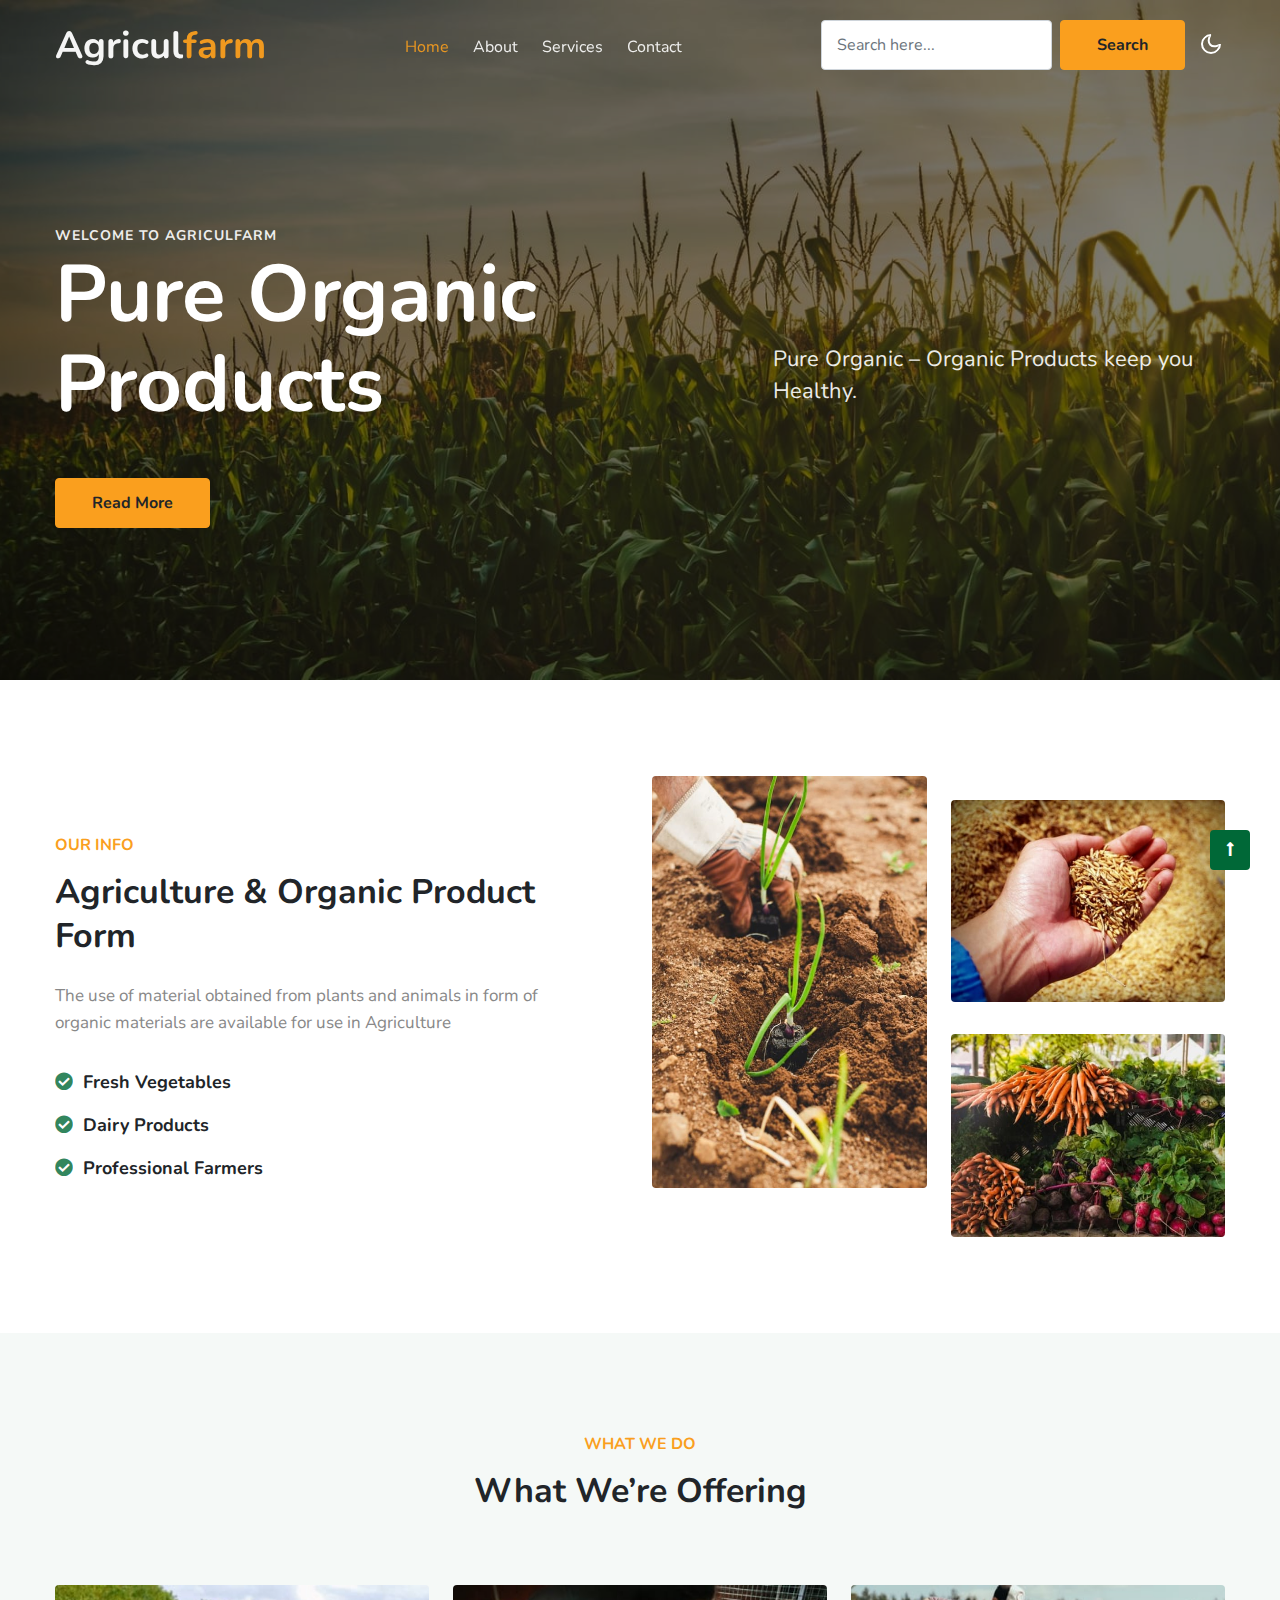
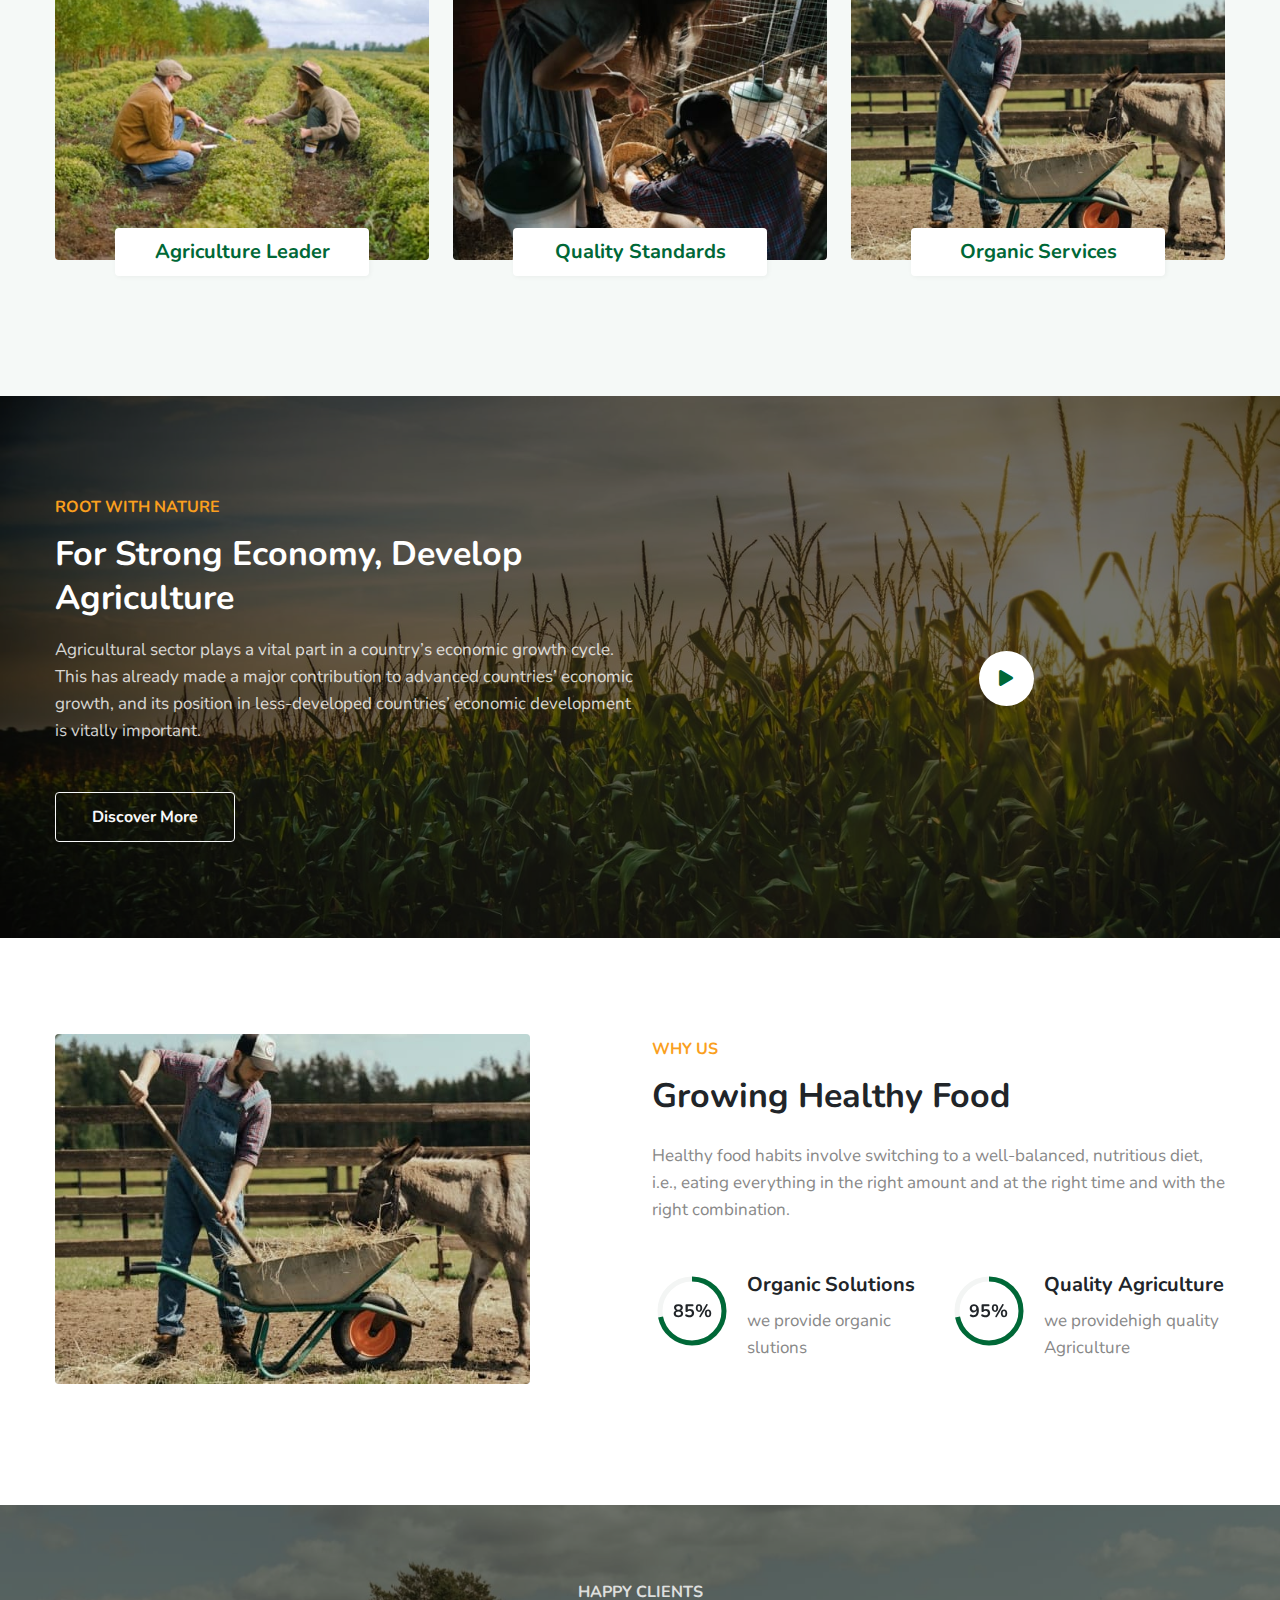
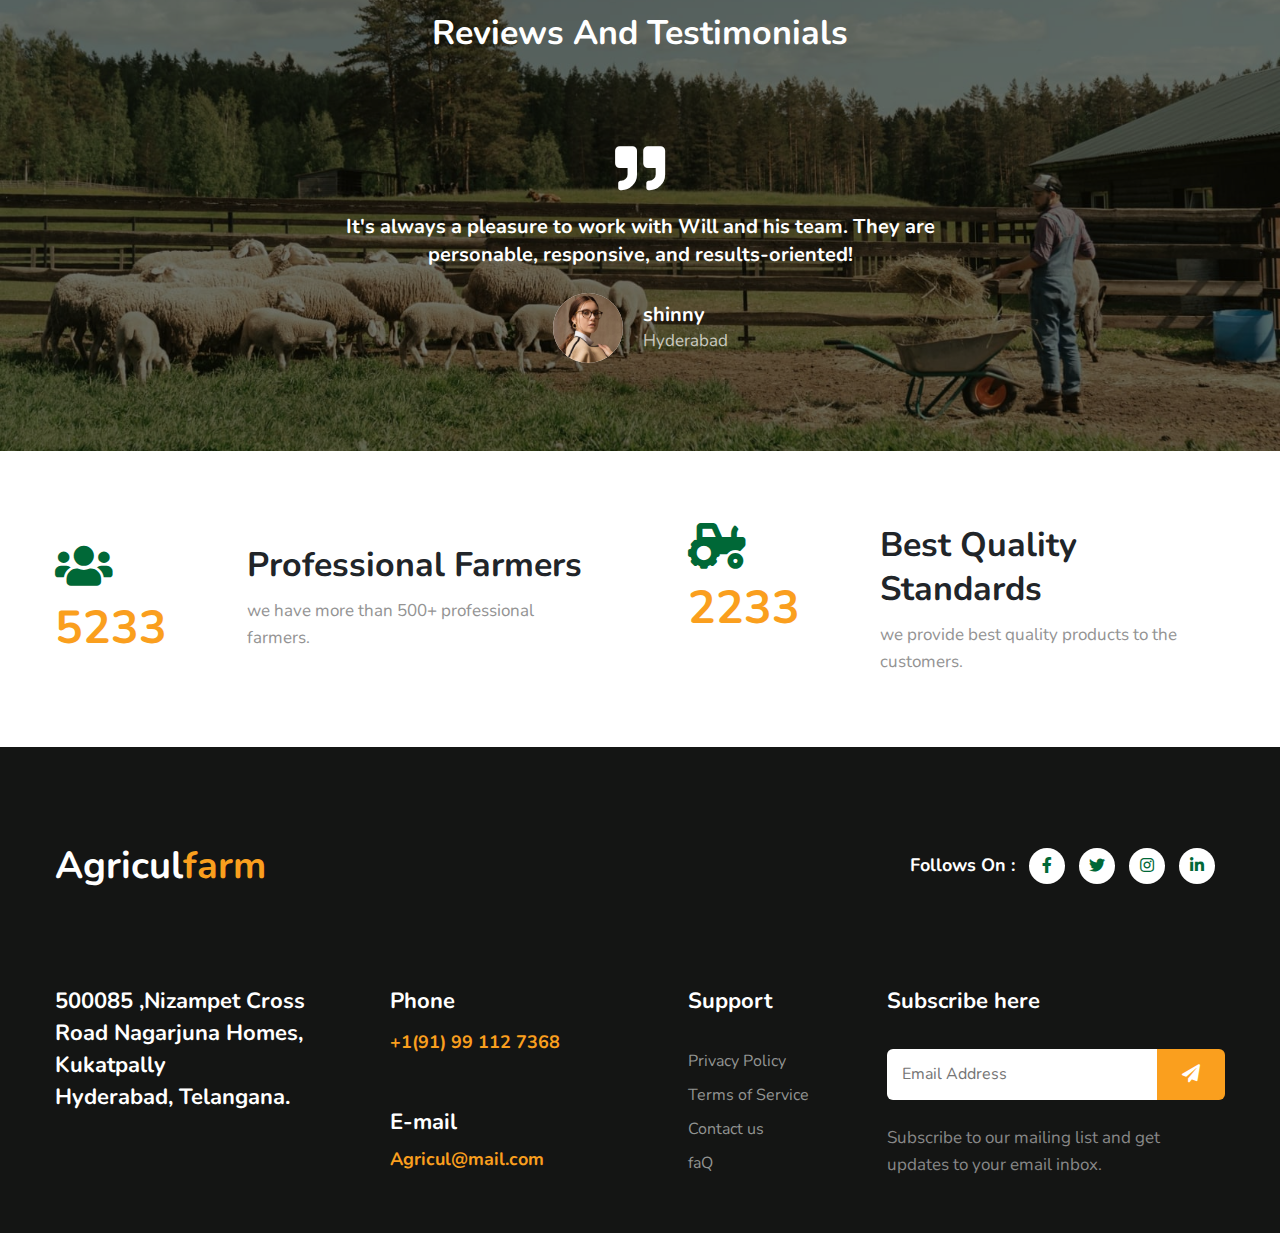
==== commit 340dd348: "final commit" ====
--- a/index.html
+++ b/index.html
@@ -1,7 +1,4 @@
-<!--
-Author: W3layouts
-Author URL: http://w3layouts.com
--->
+
 <!doctype html>
 <html lang="en">
 
@@ -9,7 +6,7 @@
     <!-- Required meta tags -->
     <meta charset="utf-8">
     <meta name="viewport" content="width=device-width, initial-scale=1, shrink-to-fit=no">
-    <title>Agrowfarm - Agriculture Category Bootstrap Responsive Template | Home :: W3layouts </title>
+    <title>Agriculfarm</title>
     <!-- google fonts -->
     <link href="//fonts.googleapis.com/css2?family=Nunito:ital,wght@0,400;0,600;0,700;0,800;1,400&display=swap" rel="stylesheet">
     <!-- Template CSS -->
@@ -22,7 +19,7 @@
         <div class="container">
             <nav class="navbar navbar-expand-lg navbar-light stroke">
                 <h1><a class="navbar-brand" href="index.html">
-                        Agrow<span class="sub-color">farm</span>
+                        Agricul<span class="sub-color">farm</span>
                     </a></h1>
                 <button class="navbar-toggler collapsed" type="button" data-bs-toggle="collapse" data-bs-target="#navbarScroll" aria-controls="navbarScroll" aria-expanded="false" aria-label="Toggle navigation">
                     <span class="navbar-toggler-icon fa icon-expand fa-bars"></span>
@@ -79,13 +76,13 @@
                         <a class="logo" href="index.html">
                             <img src="image-path" alt="Your logo" title="Your logo" style="height:35px;" />
                         </a> -->
-                            <h6>Welcome to Agrowfarm</h6>
+                            <h6>Welcome to Agriculfarm</h6>
                             <h4>Pure Organic Products </h4>
 
                             <a href="about.html" class="btn btn-style btn-secondary mt-md-5 mt-4">Read More</a>
                         </div>
                         <div class="w3lbanner-right">
-                            <p>Lorem ipsum dolor sit amet consectetur adipisicing elit. Possimus sapiente commodi maiores ullam.</p>
+                            <p>Pure Organic – Organic Products keep you Healthy.</p>
                         </div>
                     </div>
                 </div>
@@ -100,7 +97,7 @@
                 <div class="col-lg-6 pe-lg-5">
                     <h6 class="title-subw3hny">Our Info</h6>
                     <h3 class="title-w3l">Agriculture & Organic Product Form</h3>
-                    <p class="mt-md-4 mt-3">Lorem ipsum dolor sit amet, consectetur adipiscing elit, sed do eiusmod tempor incididunt ut labore et dolore magna aliqua. Ut enim ad minim veniam, quis nostrud ullamco laboris. </p>
+                    <p class="mt-md-4 mt-3">The use of material obtained from plants and animals in form of organic materials are available for use in Agriculture </p>
                     <ul class="service-list pt-lg-2 mt-4">
 
                         <li class="service-link"><a href="#url"><span class="fa fa-check-circle"></span> Fresh Vegetables</a></li>
@@ -136,8 +133,6 @@
                         <a href="#service" class="d-block zoom"><img src="assets/images/a4.jpg" alt="" class="img-fluid radius-image"></a>
                         <div class="grids-of-3-saas-info">
                             <h5><a href="#service" class="title">Agriculture Leader</a></h5>
-                            <p class="saas-para"> Venenatis eros et, sed commodo risus. Nullam sit
-                                amet laoreet elit.</p>
                         </div>
                     </div>
                 </div>
@@ -146,8 +141,6 @@
                         <a href="#service" class="d-block zoom"><img src="assets/images/a5.jpg" alt="" class="img-fluid radius-image"></a>
                         <div class="grids-of-3-saas-info">
                             <h5><a href="#service" class="title">Quality Standards</a></h5>
-                            <p class="saas-para"> Venenatis eros et, sed commodo risus. Nullam sit
-                                amet laoreet elit.</p>
                         </div>
                     </div>
                 </div>
@@ -156,8 +149,6 @@
                         <a href="#service" class="d-block zoom"><img src="assets/images/a6.jpg" alt="" class="img-fluid radius-image"></a>
                         <div class="grids-of-3-saas-info">
                             <h5><a href="#service" class="title">Organic Services</a></h5>
-                            <p class="saas-para"> Venenatis eros et, sed commodo risus. Nullam sit
-                                amet laoreet elit.</p>
                         </div>
                     </div>
                 </div>
@@ -175,10 +166,7 @@
                         <div class="title-content text-left">
                             <h6 class="title-subw3hny">Root With Nature</h6>
                             <h3 class="title-w3l two pe-lg-5">For Strong economy, develop agriculture </h3>
-                            <p class="mt-3 pe-lg-5">Lorem ipsum, dolor sit amet consectetur adipisicing elit.Lorem ipsum dolor sit amet elit
-                                consec tetur adipisi elit.
-                                Lorem ipsum dolor sit amet elit consec tetur adipisi elit. Iure voluptatibus explicabo
-                                officia.</p>
+                            <p class="mt-3 pe-lg-5">Agricultural sector plays a vital part in a country’s economic growth cycle. This has already made a major contribution to advanced countries’ economic growth, and its position in less-developed countries’ economic development is vitally important. </p>
                             <a href="contact.html" class="btn btn-style btn-outline-light mt-sm-5 mt-4">Discover More</a>
                         </div>
                     </div>
@@ -210,9 +198,7 @@
                 <div class="col-lg-6 circles-right mt-lg-0 mt-5 align-self  position-relative">
                     <h6 class="title-subw3hny">Why Us</h6>
                     <h3 class="title-w3l mb-4">Growing Healthy Food</h3>
-                    <p class="mb-5">Lorem ipsum viverra feugiat. Pellen tesque libero ut justo,
-                        ultrices in ligula. Semper at tempufddfel. Lorem ipsum dolor sit amet
-                        elit. Non quae, fugiat nihil ad. Lorem ipsum dolor sit amet.</p>
+                    <p class="mb-5">Healthy food habits involve switching to a well-balanced, nutritious diet, i.e., eating everything in the right amount and at the right time and with the right combination.</p>
                     <div class="progress-circles-grids">
                         <div class="progress-circles">
                             <div class="progress-left">
@@ -223,7 +209,7 @@
                                 </div>
                                 <div class="progress-right">
                                     <h4>Organic Solutions</h4>
-                                    <p class="mb-lg-5">Lorem ipsum feugiat dolor sit amet.</p>
+                                    <p class="mb-lg-5">we provide organic slutions</p>
                                 </div>
                             </div>
 
@@ -236,7 +222,7 @@
                                 </div>
                                 <div class="progress-right">
                                     <h4>Quality Agriculture</h4>
-                                    <p class="mb-lg-5">Lorem ipsum feugiat dolor sit amet.</p>
+                                    <p class="mb-lg-5">we providehigh quality Agriculture</p>
                                 </div>
                             </div>
 
@@ -263,19 +249,14 @@
                                 <div class="testimonial">
                                     <i class="fas fa-quote-right"></i>
                                     <blockquote>
-                                        <q>Lorem ipsum dolor sit amet elit. Velit beatae
-                                            laudantium voluptate rem ullam dolore nisi voluptatibus esse quasi,
-                                            doloribus tempora.
-                                            Dolores molestias adipisci dolo amet!. Lorem ipsum dolor sit amet
-                                            consectetur
-                                            adipisicing elit. Esse architecto est ea sunt eligendi cum?</q>
+                                        <q>It's always a pleasure to work with Will and his team. They are personable, responsive, and results-oriented!</q>
                                     </blockquote>
                                     <div class="testi-des">
                                         <div class="test-img"><img src="assets/images/team1.jpg" class="img-fluid" alt="client-img">
                                         </div>
                                         <div class="peopl align-self">
-                                            <h3>John wilson</h3>
-                                            <p class="indentity">Example City</p>
+                                            <h3>shinny</h3>
+                                            <p class="indentity">Hyderabad</p>
                                         </div>
                                     </div>
                                 </div>
@@ -306,8 +287,8 @@
 
                                 Professional Farmers
                             </h3>
-                            <p class="para-stat">Lorem ipsum viverra feugiat. Pellen tesque libero ut justo,
-                                ultrices in ligula.</p>
+                            <p class="para-stat">we have more than 500+ professional farmers.</p>
+
                         </div>
                     </div>
                 </div>
@@ -320,8 +301,7 @@
                         <div class="stat-icon-des text-left">
                             <h3 class="title-w3l">
                                 Best Quality Standards</h3>
-                            <p class="para-stat">Lorem ipsum viverra feugiat. Pellen tesque libero ut justo,
-                                ultrices in ligula.</p>
+                            <p class="para-stat">we provide best quality products to the customers.</p>
                         </div>
                     </div>
                 </div>
@@ -337,7 +317,7 @@
                     <div class="footer-list-cont d-sm-flex align-items-center justify-content-between mb-5">
 
                         <h2 class="w3logo"><a class="navbar-brand" href="index.html">
-                                Agrow<span class="sub-color">farm</span>
+                                Agricul<span class="sub-color">farm</span>
                             </a></h2>
                         <div class="main-social-footer-29">
                             <ul>
@@ -354,19 +334,19 @@
                 <div class="row footer-top-29 pt-lg-5 pt-sm-4">
                     <div class="col-lg-3 col-sm-6">
                         <div class="address-grid">
-                            <h5>10009 Agrofam st, 5th Avenue, 436 Honey <br> London.</h5>
-                            <p class="mt-4">Lorem ipsum dolor sit amet, consectetur adipiscing elit, sed do eiusmod tempor </p>
+                            <h5>500085 ,Nizampet Cross Road
+                                Nagarjuna Homes, Kukatpally <br> Hyderabad, Telangana.</h5>
 
                         </div>
                     </div>
                     <div class="col-lg-3 col-sm-6 mt-sm-0 mt-4 ps-lg-5">
                         <div class="address-grid">
                             <h5>Phone</h5>
-                            <h5 class="phone-number-text mt-2"><a href="tel:+1(21) 112 7368">+1(21) 112 7368</a></h5>
+                            <h5 class="phone-number-text mt-2"><a href="tel:+1(21) 112 7368">+1(91) 99 112 7368</a></h5>
                         </div>
                         <div class="address-grid mt-sm-5 mt-4">
                             <h5>E-mail</h5>
-                            <h5 class="email-cont-text mt-1"> <a href="mailto:photogenic@mail.com" class="mail">Agrowfarm@mail.com</a></h5>
+                            <h5 class="email-cont-text mt-1"> <a href="mailto:photogenic@mail.com" class="mail">Agricul@mail.com</a></h5>
                         </div>
                     </div>
                     <div class="col-lg-2 col-md-6 col-sm-5 footer-list-menu ps-lg-5 mt-lg-0 mt-sm-5 mt-4">
@@ -388,11 +368,6 @@
                         </form>
                         <p>Subscribe to our mailing list and get updates to your email inbox.</p>
                     </div>
-                </div>
-                <!-- copyright -->
-                <div class="w3l-copyright text-center mt-lg-5 mt-sm-4 pt-md-4 pt-3">
-                    <p class="copy-footer-29">© 2021 Agrowfarm. All rights reserved. Design by <a href="https://w3layouts.com/" target="_blank">
-                            W3layouts</a></p>
                 </div>
             </div>
         </div>
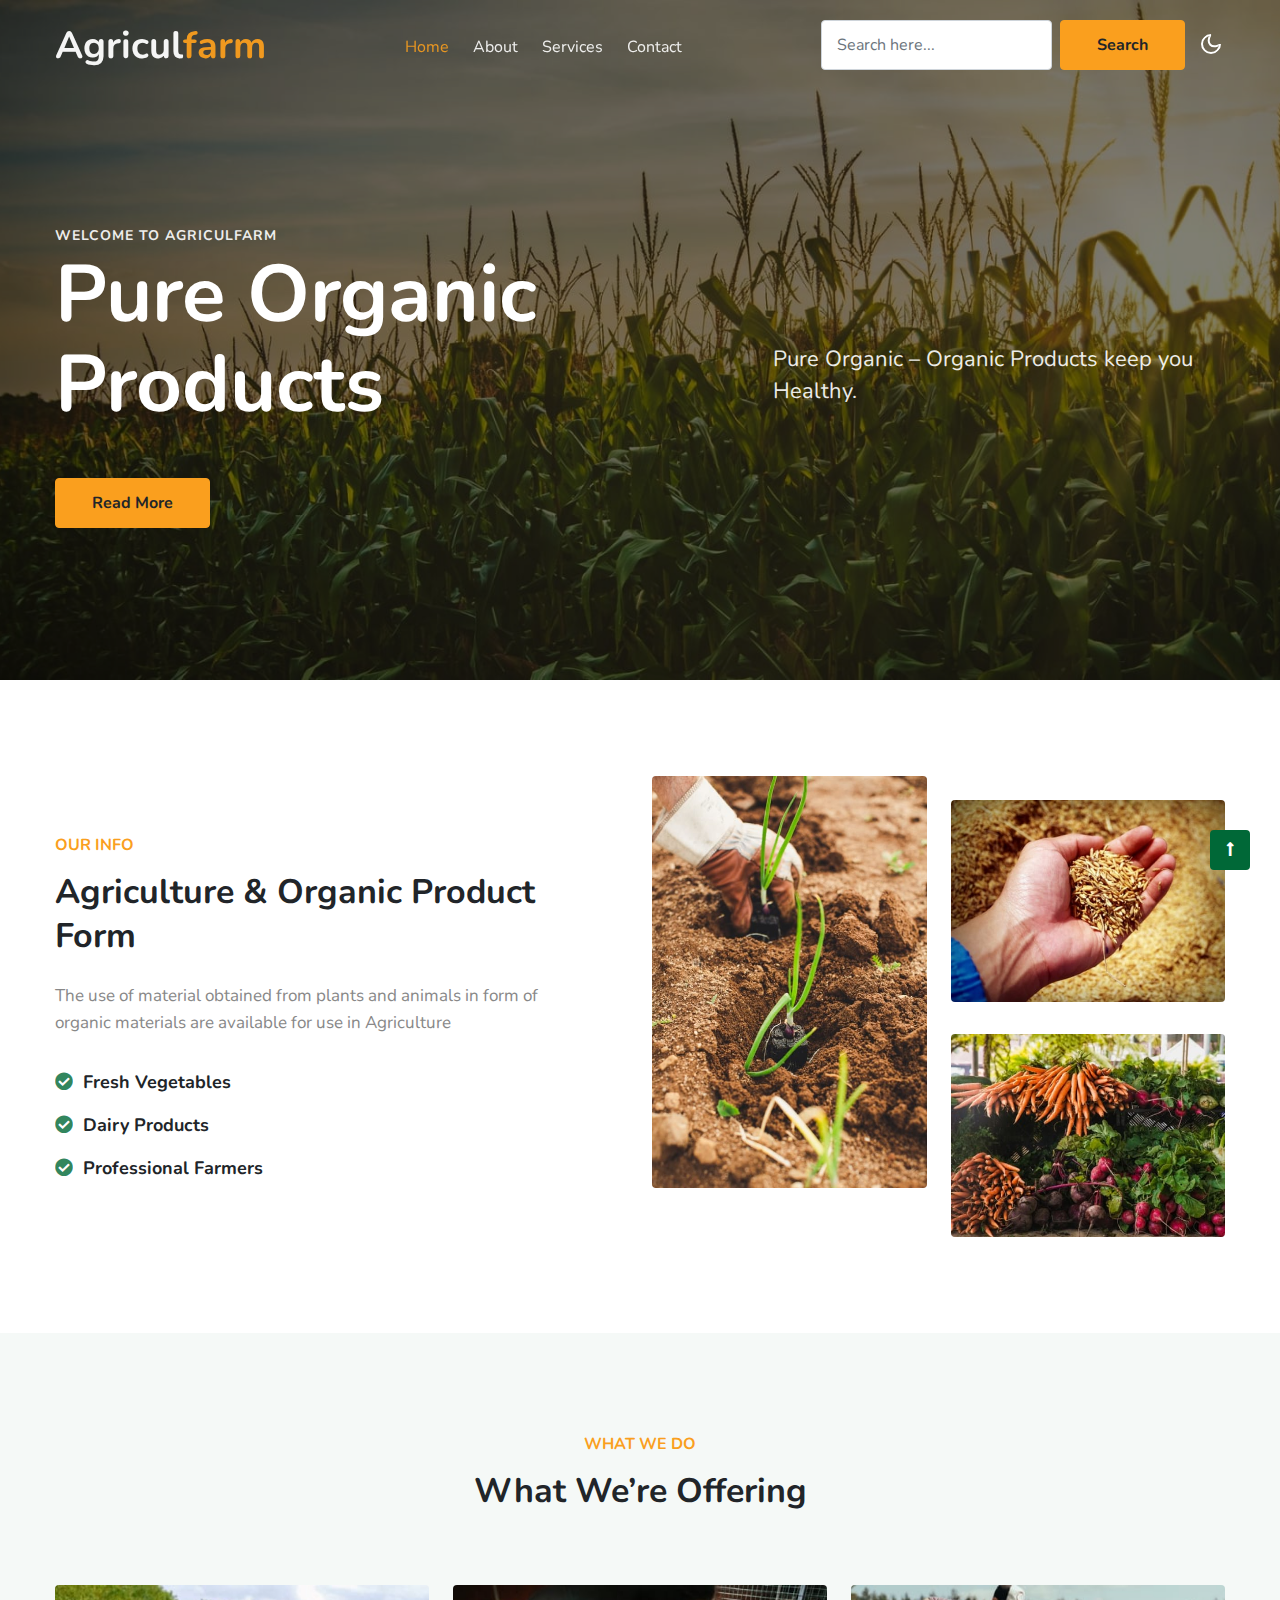
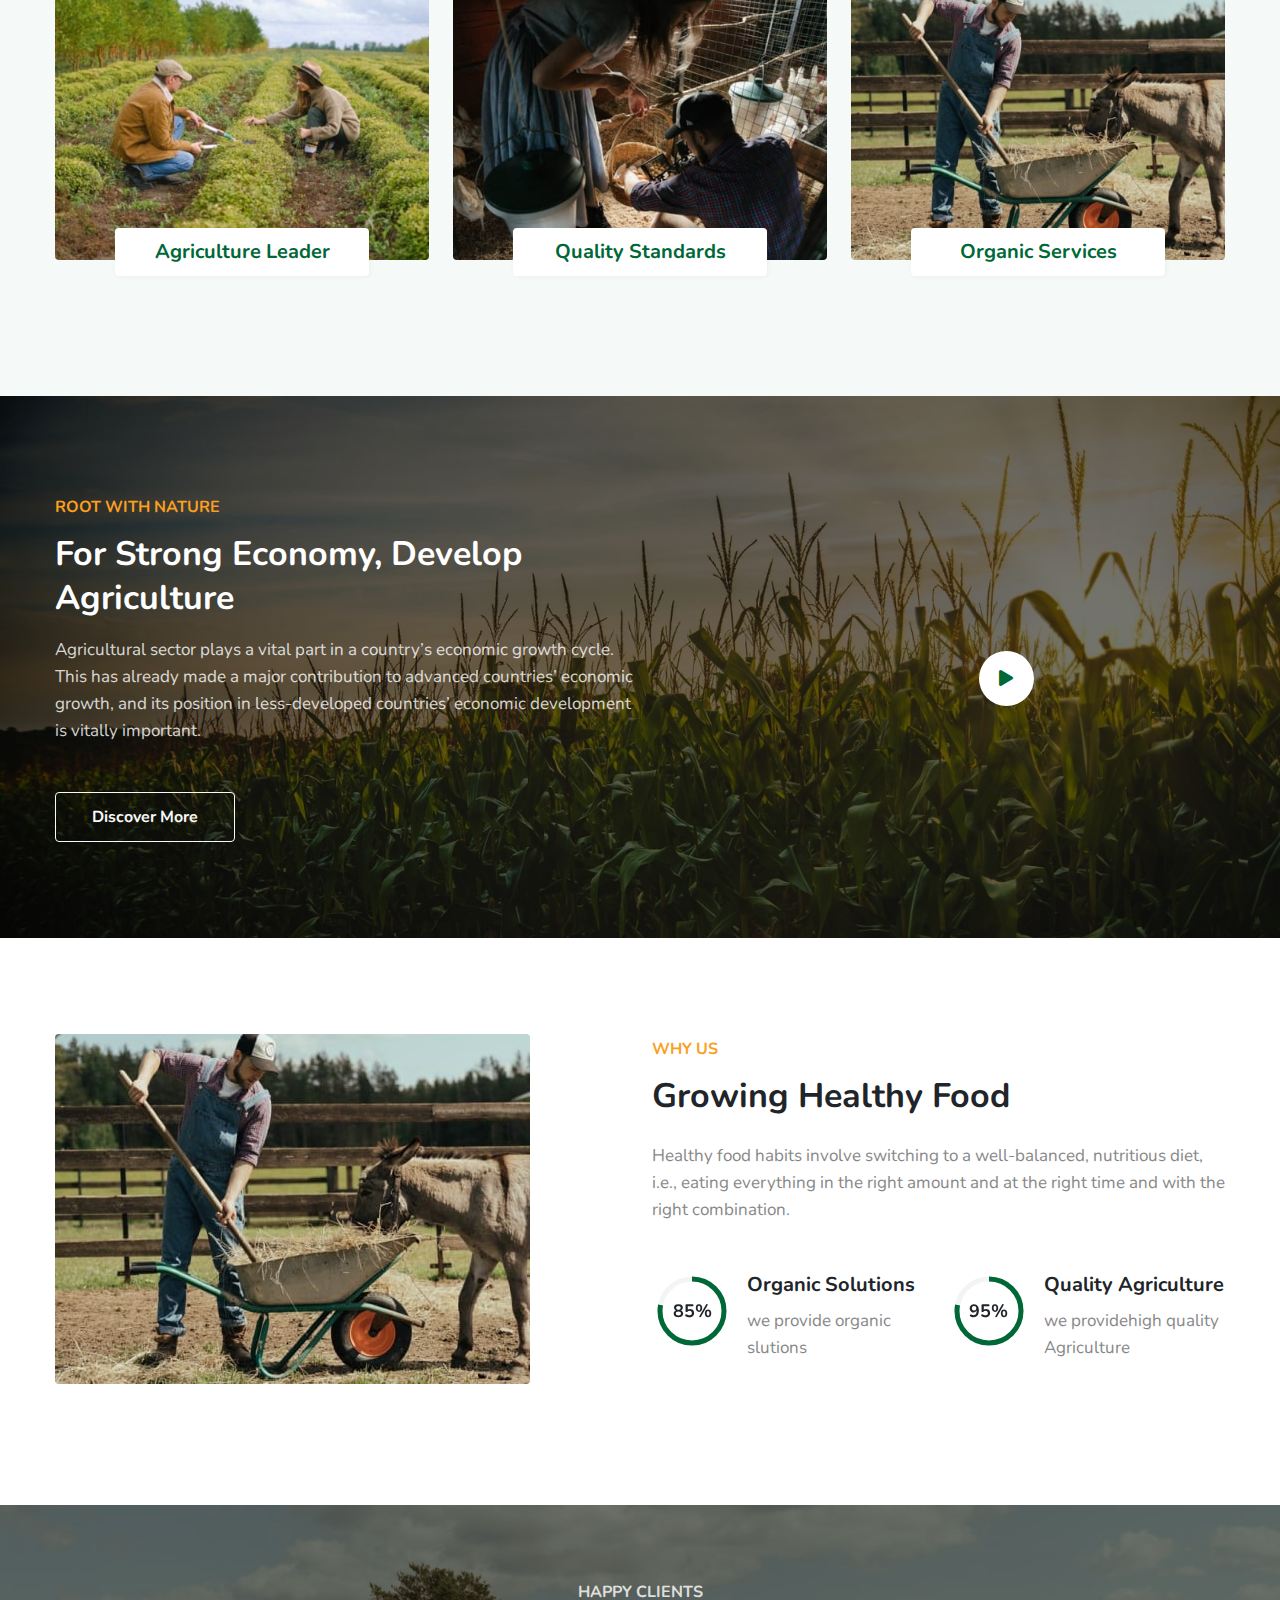
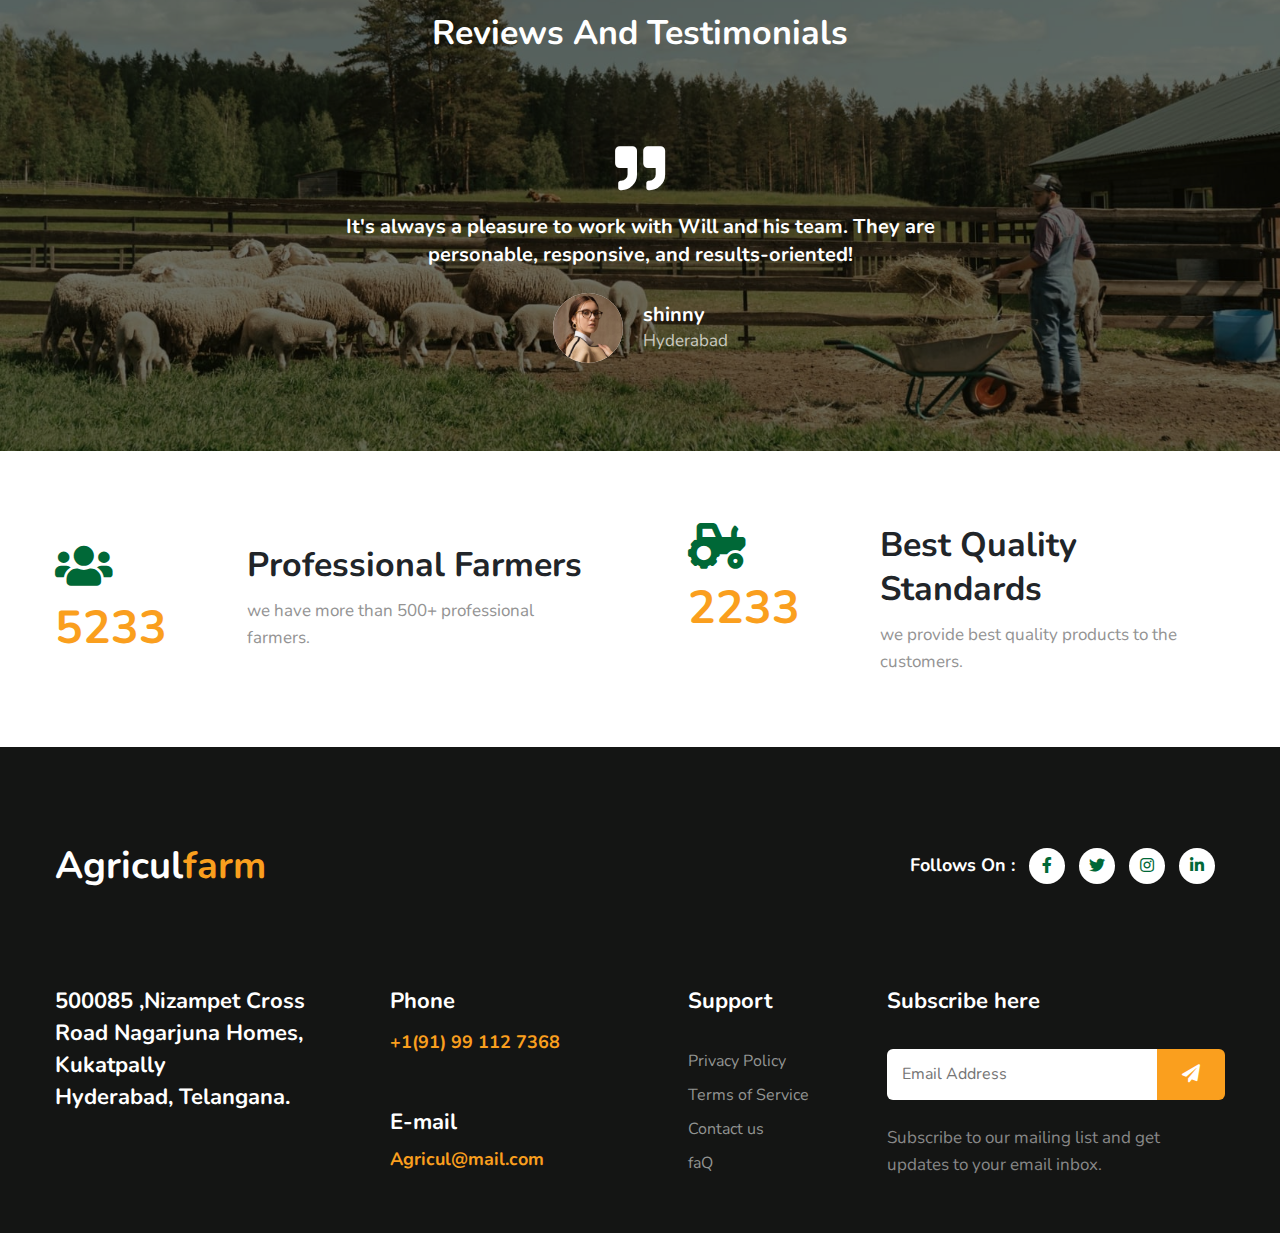
==== commit 95a71d0c: "Final commit" ====
--- a/index.html
+++ b/index.html
@@ -447,7 +447,6 @@
 
     </script>
     <!-- //disable body scroll which navbar is in active -->
-    <!-- //bootstrap -->
     <script src="assets/js/bootstrap.min.js"></script>
 
 </body>
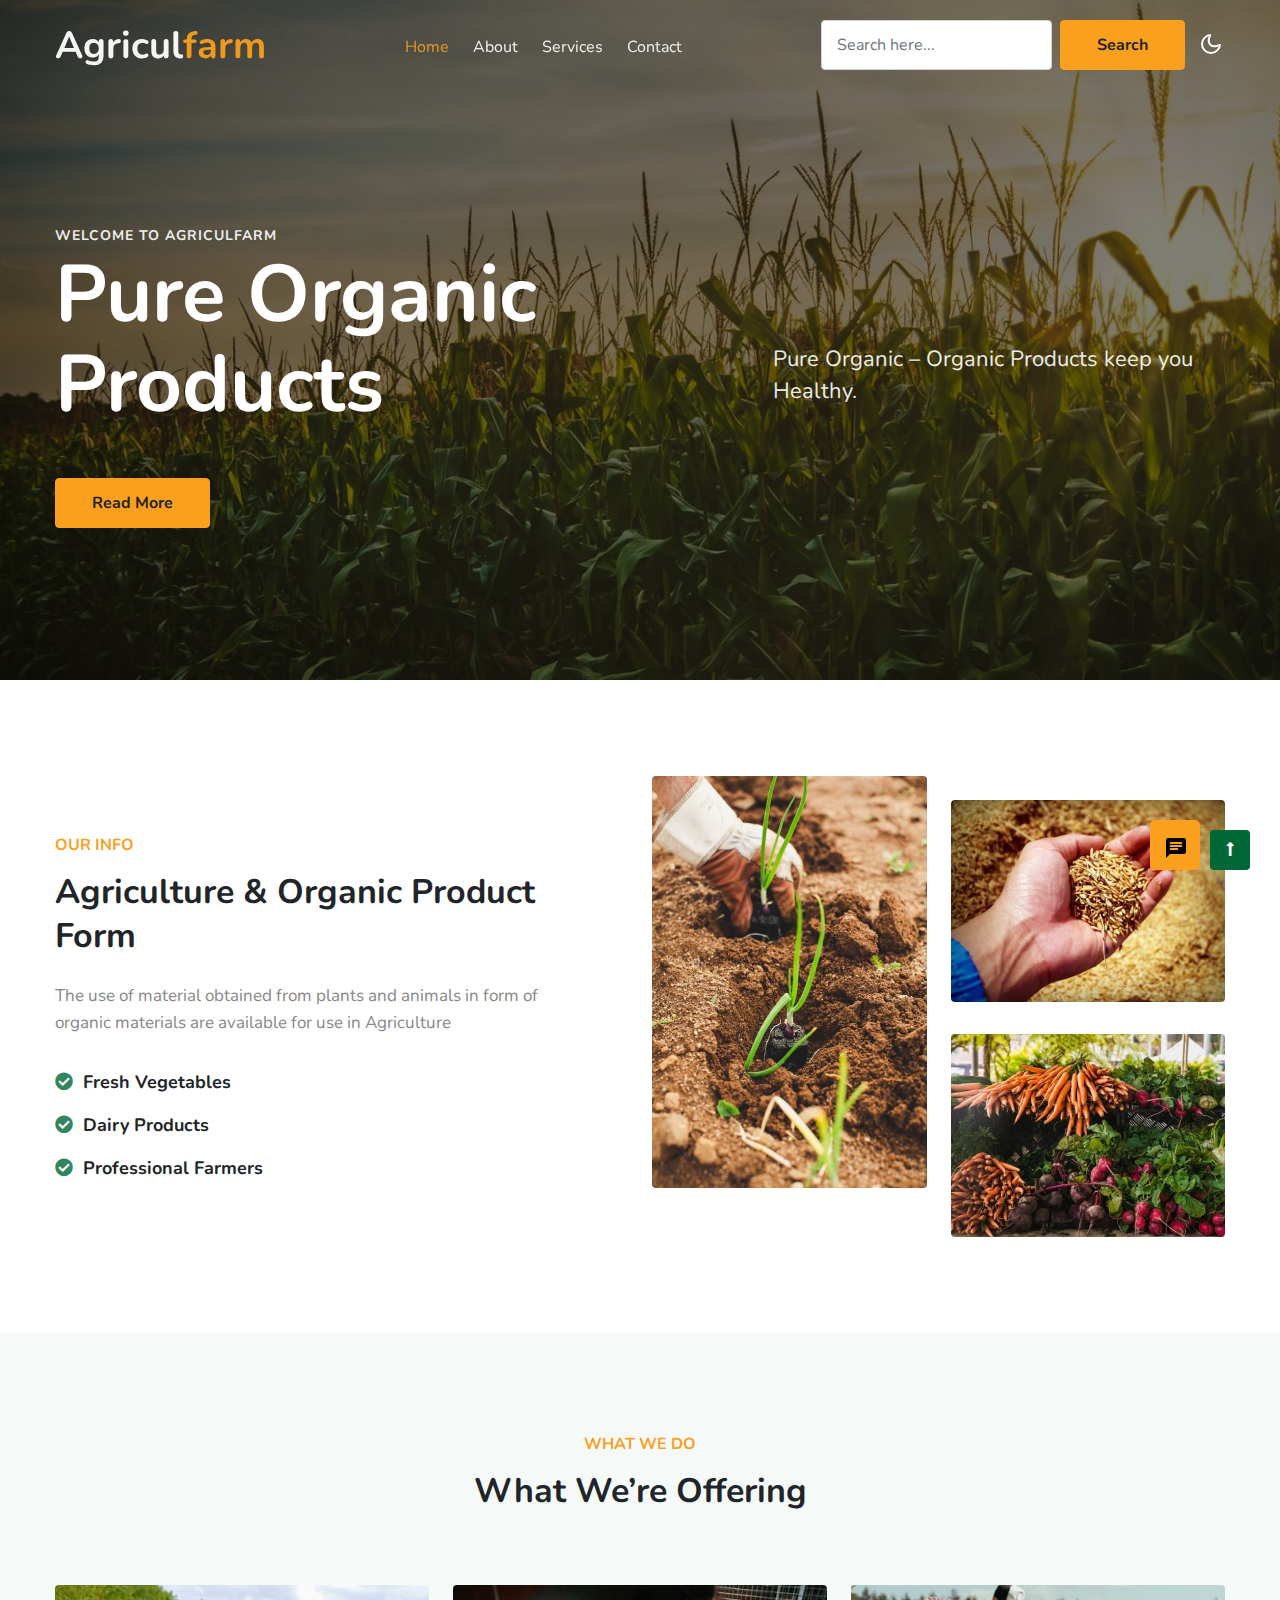
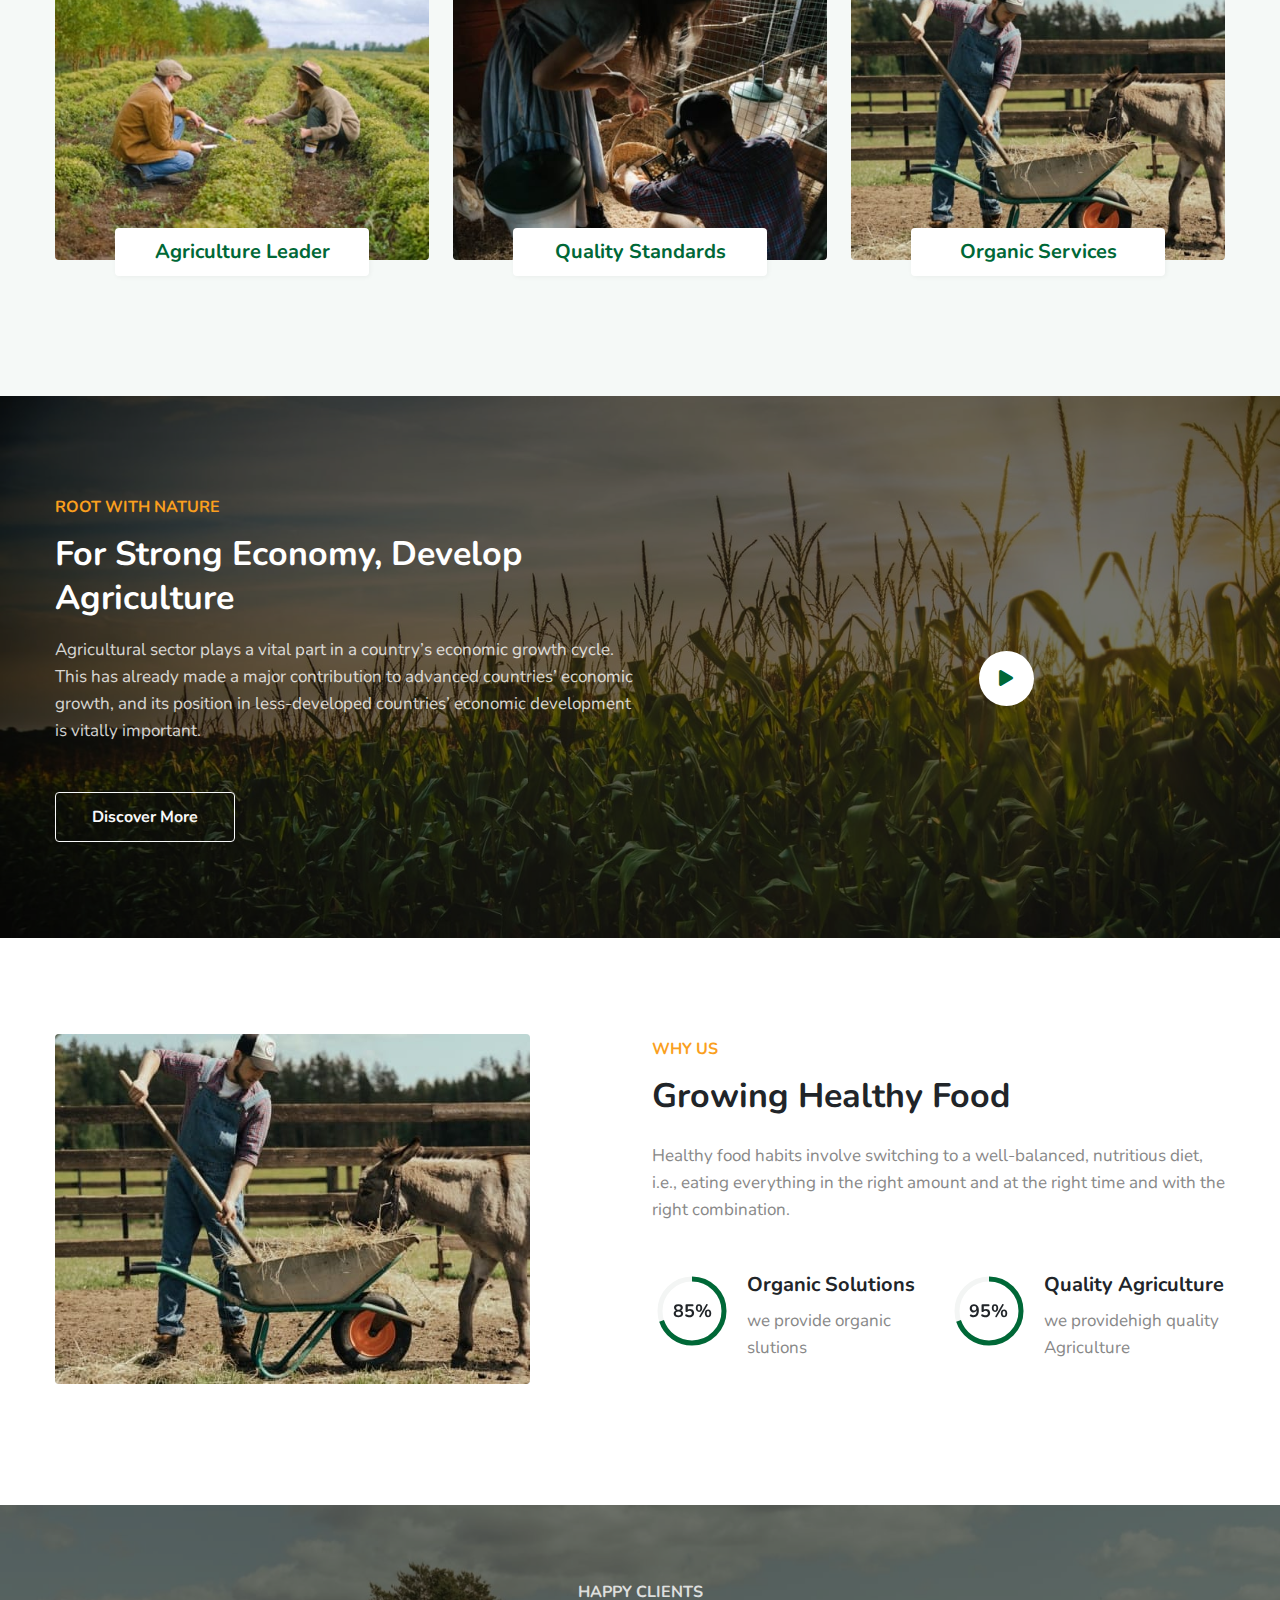
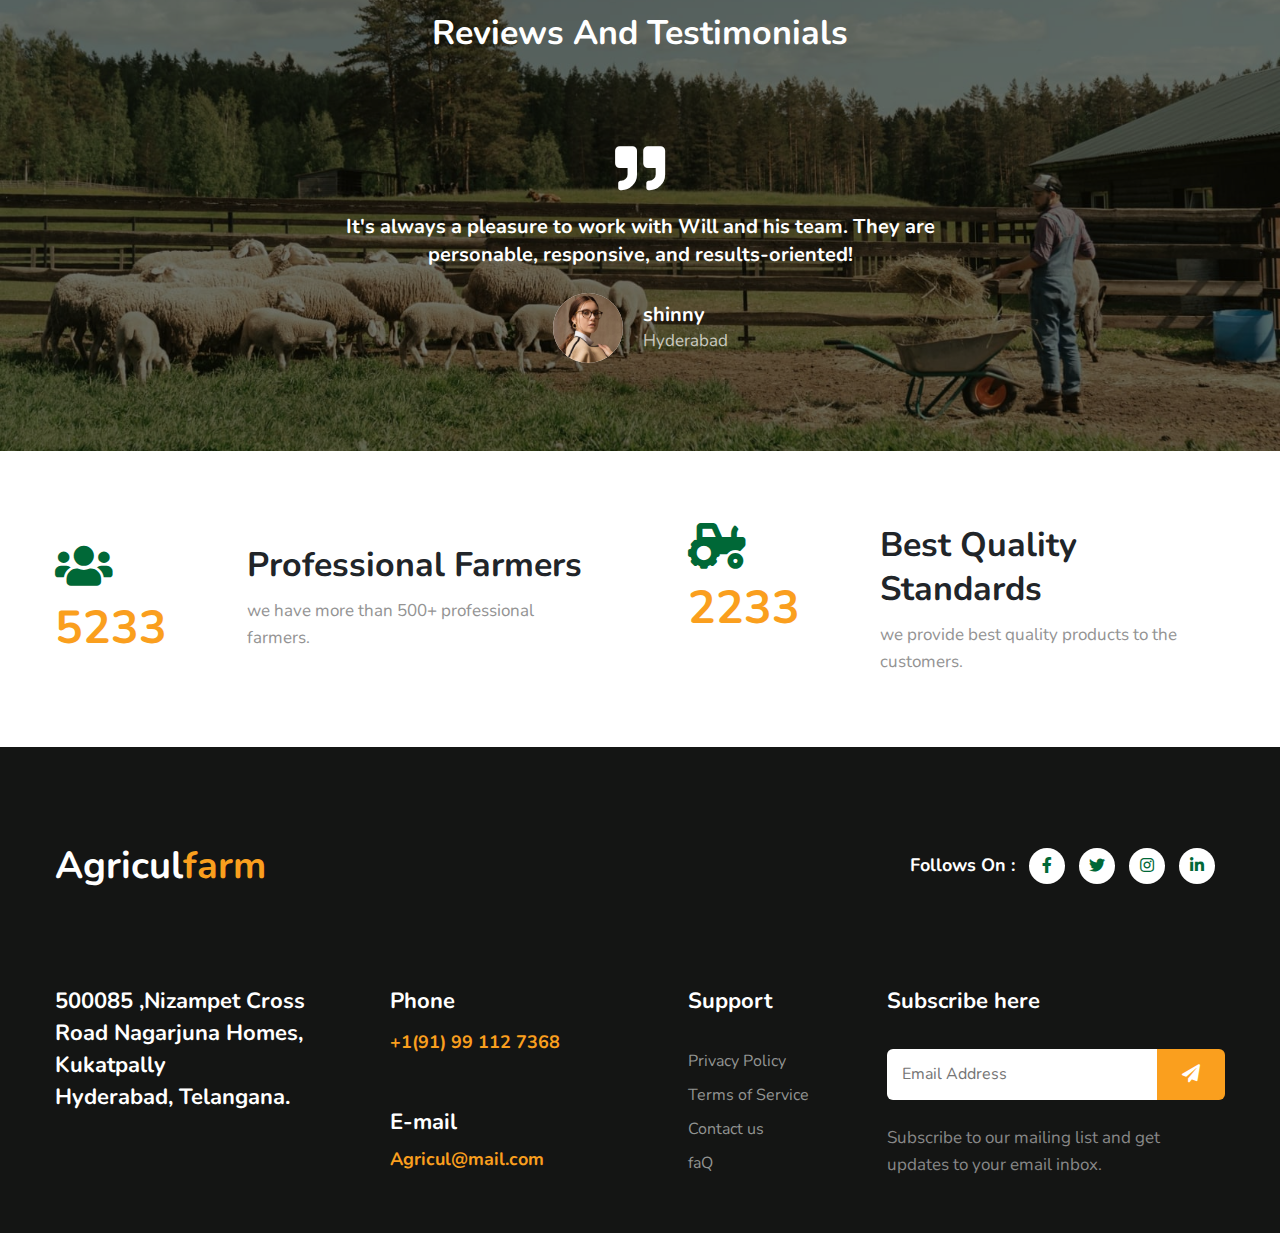
==== commit 84bc6ad7: "Latest patch chatbot" ====
--- a/index.html
+++ b/index.html
@@ -10,10 +10,27 @@
     <!-- google fonts -->
     <link href="//fonts.googleapis.com/css2?family=Nunito:ital,wght@0,400;0,600;0,700;0,800;1,400&display=swap" rel="stylesheet">
     <!-- Template CSS -->
+    <link href="https://fonts.googleapis.com/icon?family=Material+Icons" rel="stylesheet">
     <link rel="stylesheet" href="assets/css/style-starter.css">
+    <script type="text/javascript" src="assets/js/jquery-3.3.1.min.js"></script>
+    <script type="text/javascript" src="assets/js/custom.js"></script>
 </head>
 
 <body>
+      <!--ChatBot-->
+  <div class="chat_icon">
+    <i class="material-icons">chat</i>
+  </div>  
+  <div class="chat_box">
+    <div class="chat_bot_header">
+        Agriculfarm ChatBot
+    </div>
+    <div class="chat_bot_body">
+      <iframe src='https://webchat.botframework.com/embed/AgriculFarmChatbot-bot?s=KAMiv5Cwd8s.hsWWCRoS84Mmv4_geQGU5-TCtBGOjR0_BspiRL_UmWo'  style='border-radius:10px;width: 100%; height: 100%;'></iframe>
+    
+    </div>
+  </div>
+  <!--ChatBot End-->
     <!--/Header-->
     <header id="site-header" class="fixed-top">
         <div class="container">
@@ -447,6 +464,7 @@
 
     </script>
     <!-- //disable body scroll which navbar is in active -->
+    <!-- //bootstrap -->
     <script src="assets/js/bootstrap.min.js"></script>
 
 </body>
--- a/assets/css/style-starter.css
+++ b/assets/css/style-starter.css
@@ -1,15 +1,7 @@
-/*--
-Author: W3layouts
-Author URL: http://w3layouts.com
---*/
+
 @charset "UTF-8";
 
-/*!
- * Bootstrap v5.0.1 (https://getbootstrap.com/)
- * Copyright 2011-2021 The Bootstrap Authors
- * Copyright 2011-2021 Twitter, Inc.
- * Licensed under MIT (https://github.com/twbs/bootstrap/blob/main/LICENSE)
- */
+
 :root {
     --bs-blue: #0d6efd;
     --bs-indigo: #6610f2;
@@ -59,6 +51,65 @@
     -webkit-text-size-adjust: 100%;
     -webkit-tap-highlight-color: transparent
 }
+/*ChatBot*/
+.material-icons{
+    position: fixed;
+    right:92px;
+    bottom:40px;
+    font-size: 50;
+    z-index: 1100;
+    /* text-shadow:0 0 5px black; */
+  }
+  
+  .chat_icon{
+    position: fixed;
+    padding:10px;
+    right:80px;
+    bottom:30px;
+    color:black;
+    cursor:pointer;
+    z-index: 1;
+    text-align: center;
+    justify-content: center;
+    background-color: #fa9f1e;
+    border-radius: 5px;
+    height:50px;
+    width:50px;
+    z-index: 1100;
+    border: 1px solid #fa9f1e;
+  }
+  .chat_bot_header{
+    font-weight: bold;
+    font-size: large;
+    display: flex;
+    color: rgb(0, 0, 0);
+    justify-content: center;
+    padding: 5px;
+    height: 7%;
+  }
+  .chat_bot_body{
+    width: 100%;
+    height:93%;
+    bottom:0px;
+  }
+  
+  .chat_box{
+    position: fixed;
+    right:50px;
+    bottom:100px;
+    height:70vh;
+    padding:10px;
+    width:70vh;
+    /* box-shadow:0px 0px 15px #fa9f1e; */
+    border-radius: 10px;
+    background-color: #fa9f1e;
+    z-index: 1100;
+    transition: all 0.3s linear;
+    transform: scaleY(0);
+  }
+  .chat_box.active{
+    transform: scaleY(1);
+  }
 
 hr {
     margin: 1rem 0;
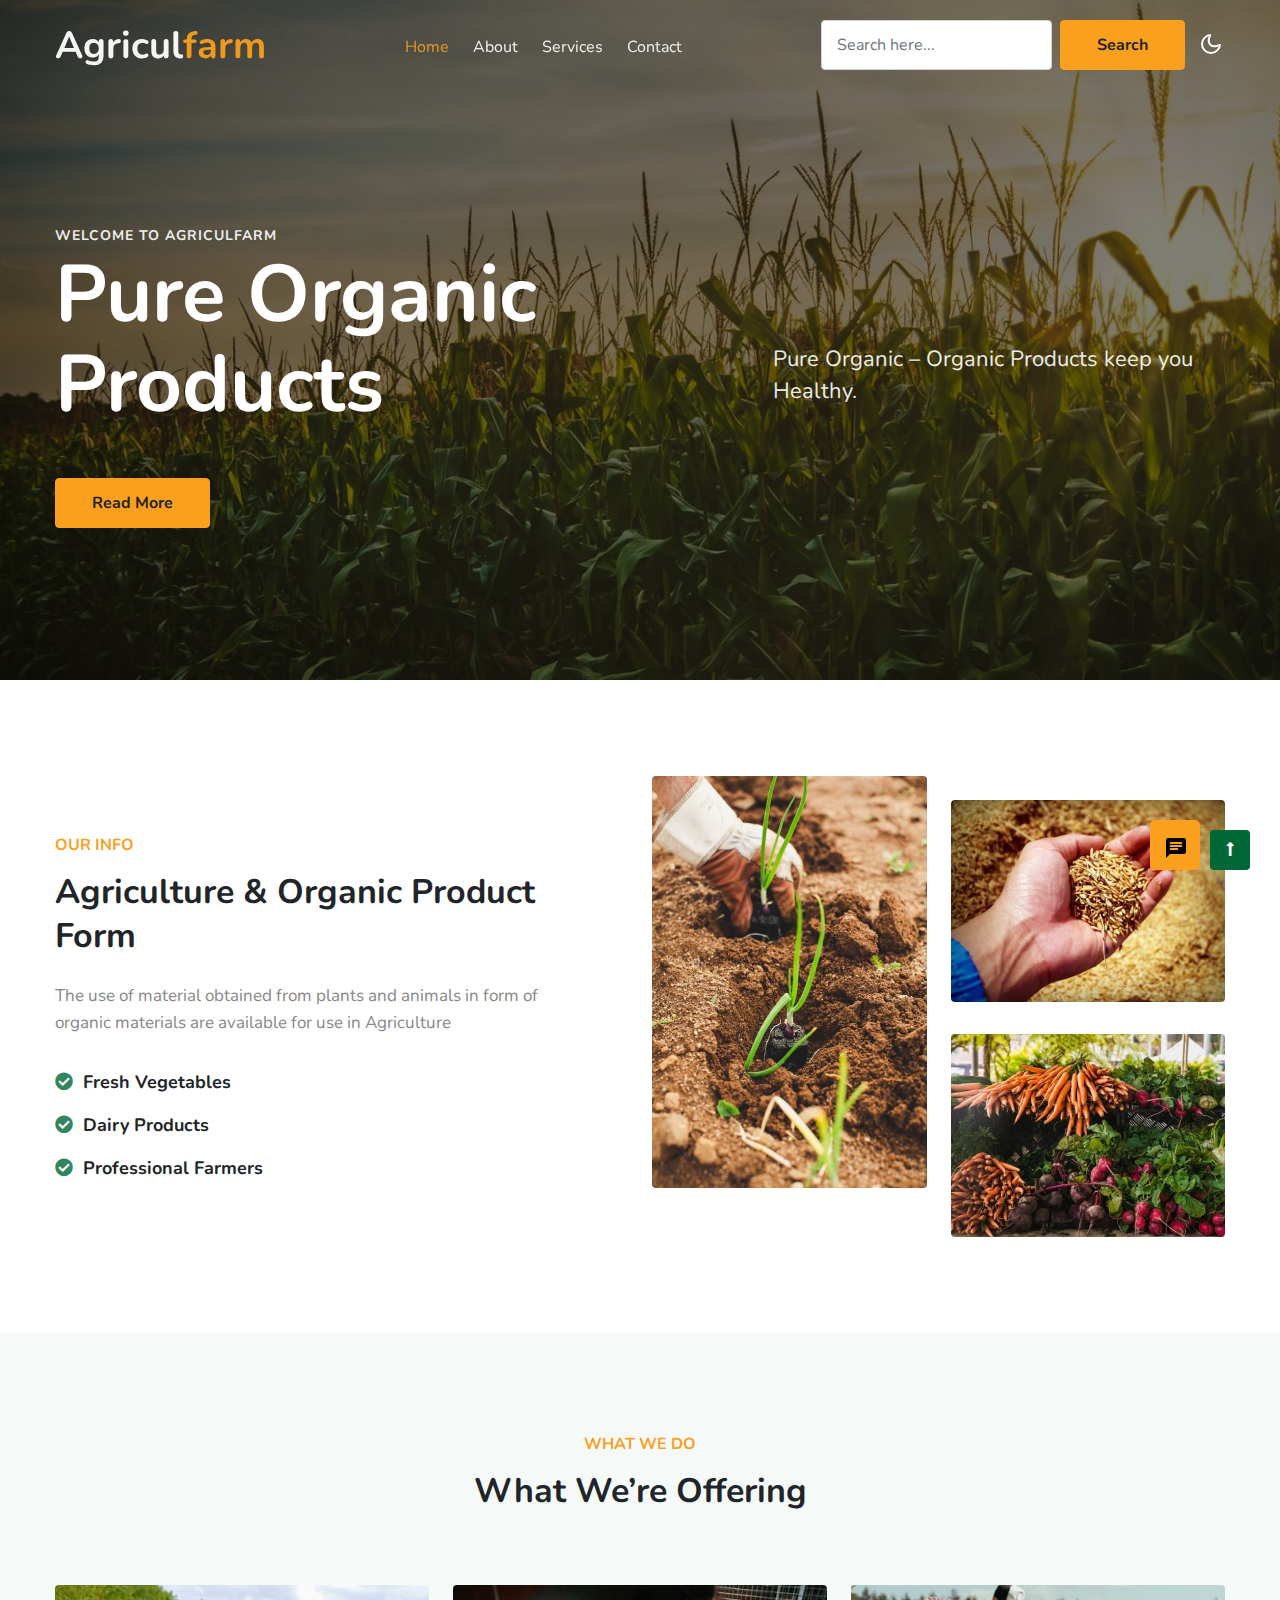
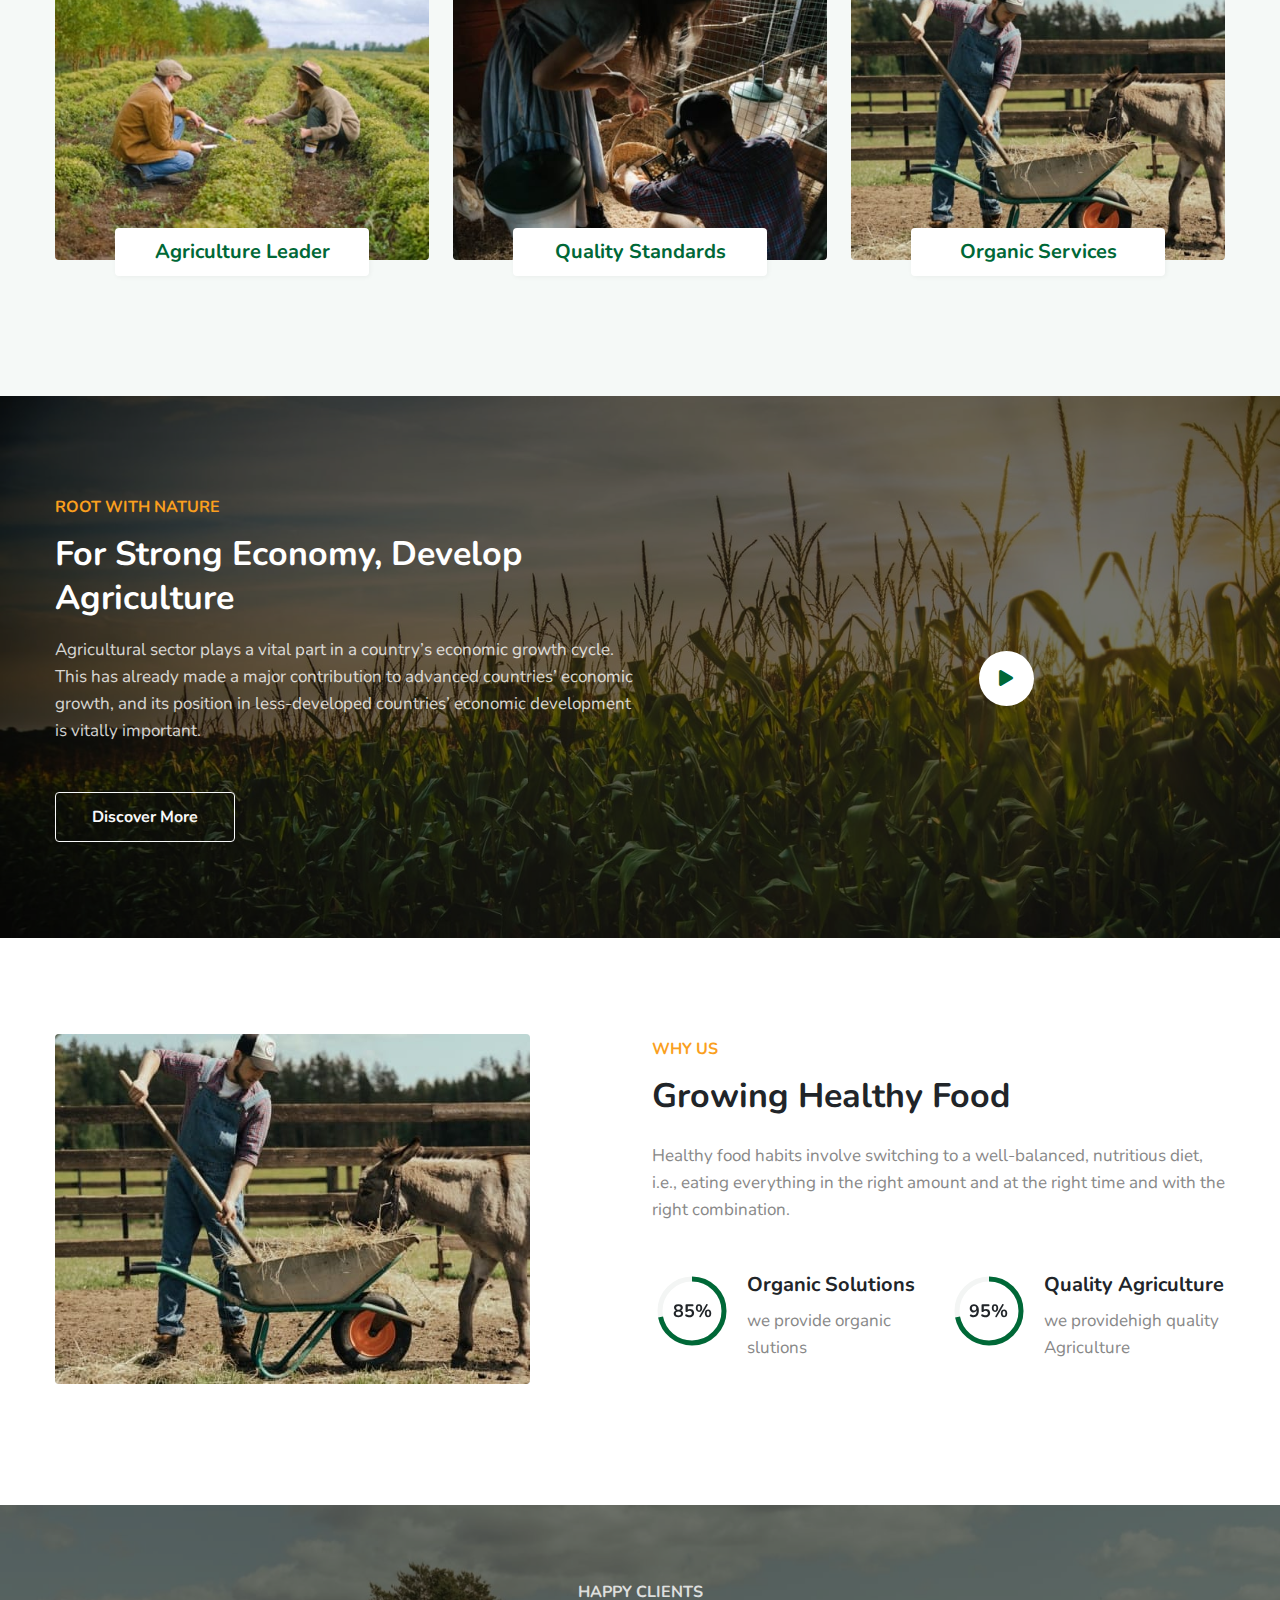
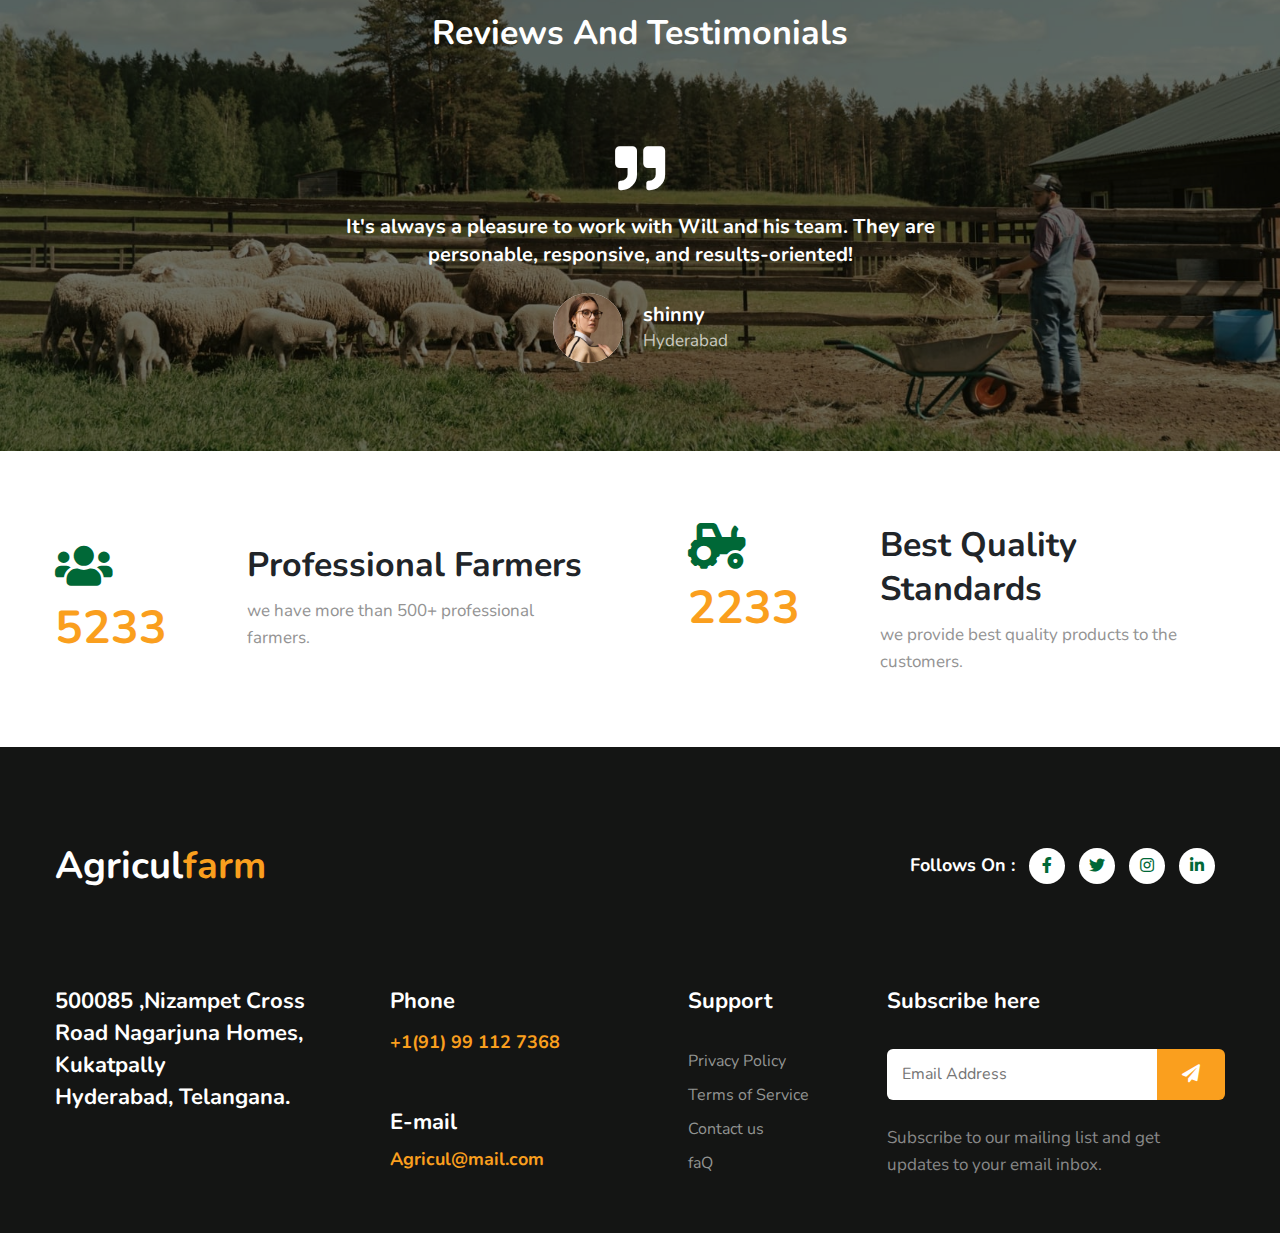
==== commit e70ff0de: "Merge branch 'master' of https://github.com/sivahari28/Agrowfarm-Starter" ====
--- a/index.html
+++ b/index.html
@@ -464,7 +464,6 @@
 
     </script>
     <!-- //disable body scroll which navbar is in active -->
-    <!-- //bootstrap -->
     <script src="assets/js/bootstrap.min.js"></script>
 
 </body>
